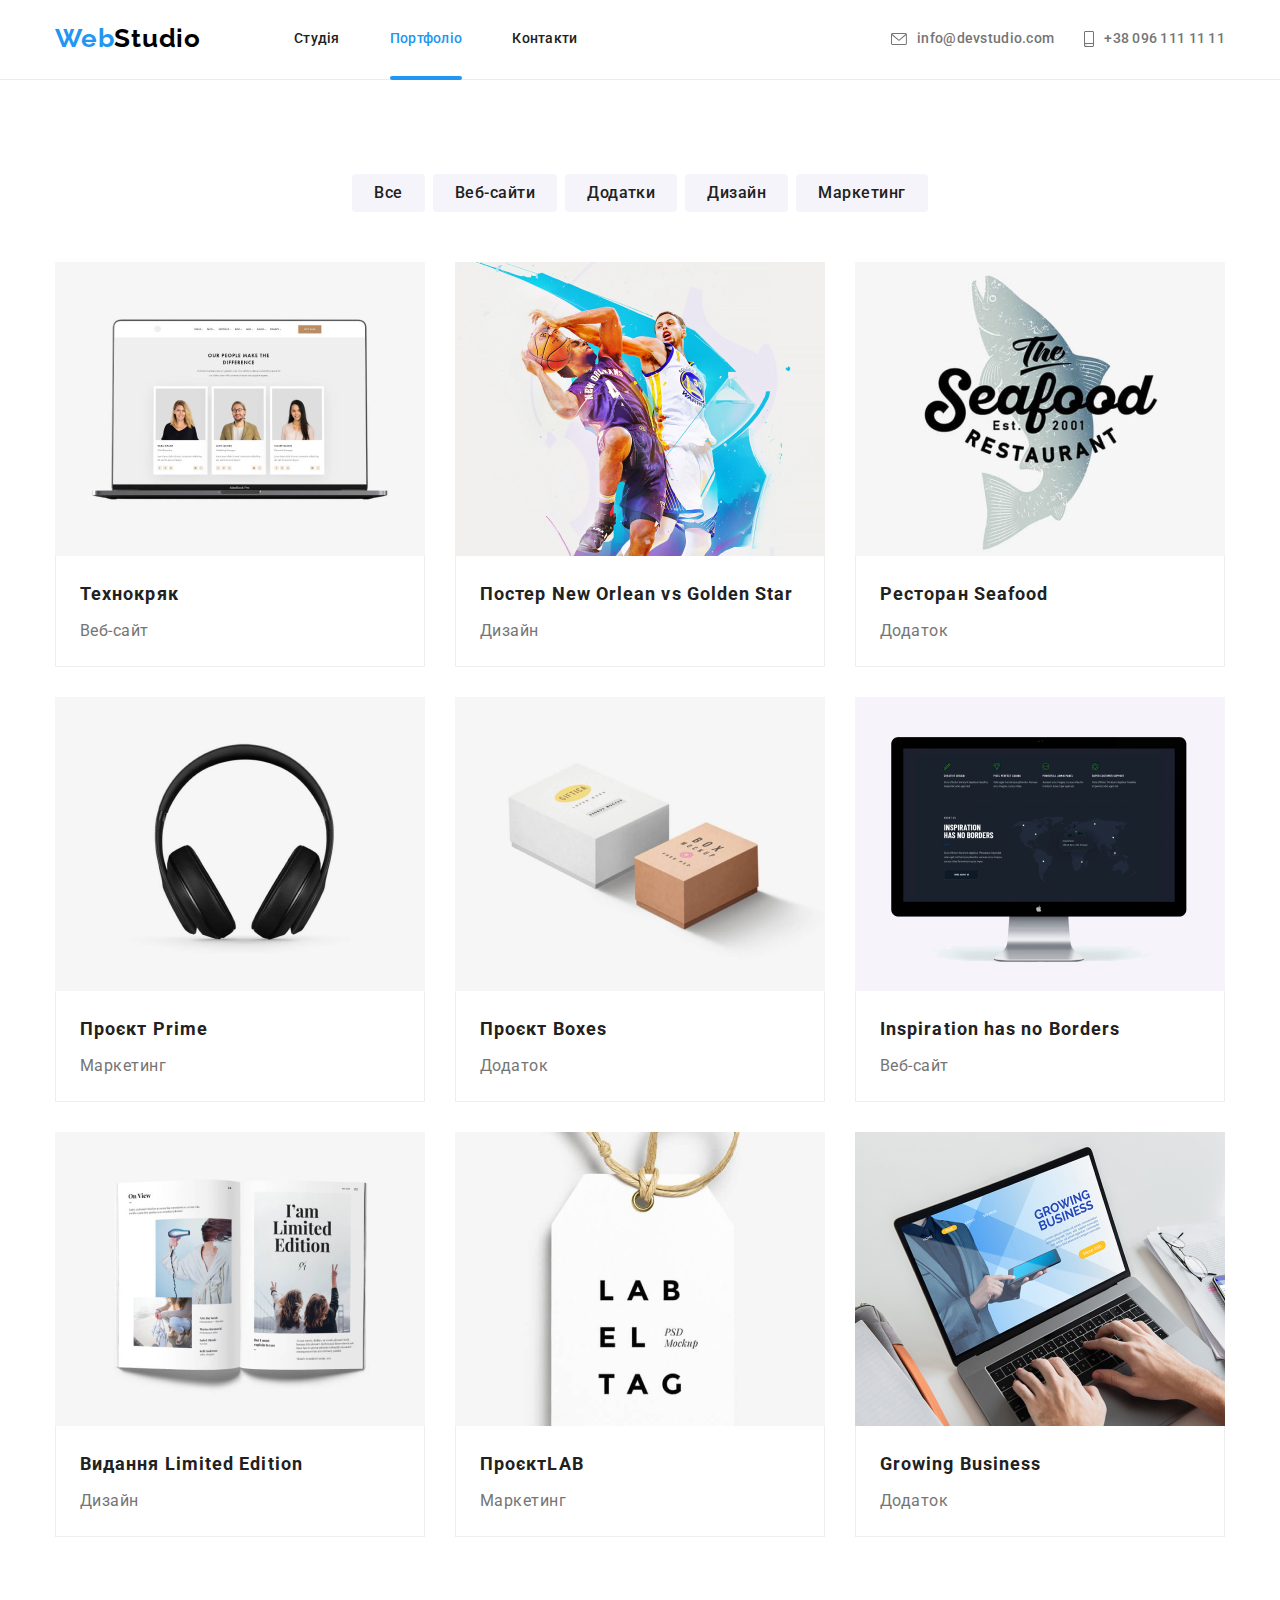
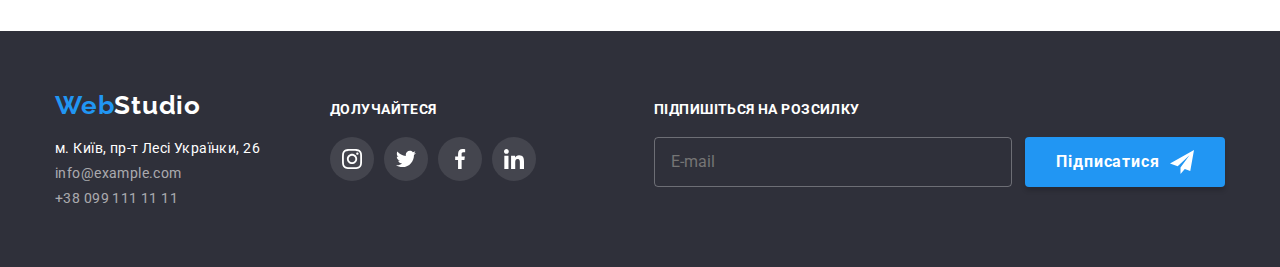
==== portfolio.html @ 592e2af6 "Add files via upload" ====
<!DOCTYPE html>
<html lang="uk">
<head>
    <meta charset="UTF-8">
    <meta http-equiv="X-UA-Compatible" content="IE=edge">
    <meta name="viewport" content="width=device-width, initial-scale=1.0">
    <title>Document</title>
    <link rel="preconnect" href="https://fonts.googleapis.com">
    <link rel="preconnect" href="https://fonts.gstatic.com" crossorigin>
    <link href="https://fonts.googleapis.com/css2?family=Raleway:wght@700&family=Roboto:wght@400;500;700;900&display=swap"
        rel="stylesheet">
    <link rel="stylesheet" href="./css/main.min.css">
</head>
<body>   
    <header class="header">
    <div class="container header__container">
        <nav class="header__nav">
            <a href="./index.html" class="logo"><span class="logo__text">Web</span>Studio</a>
            <ul class="header__list-nav">
                <li class="header__items">
                    <a href="./index.html" class="header__link-nav">Студія</a>
                </li>
                <li class="header__items">
                    <a href="./portfolio.html" class="header__link-nav header__link-nav--active">Портфоліо</a>
                </li>
                <li class="header__items">
                    <a href="" class="header__link-nav">Контакти</a>
                </li>
            </ul>
        </nav>
        <div class="header__container-links">     
            <a href="mailto:info@devstudio.com" class="header__link">
                <svg width="16" height="12" class="header__icon">
                    <use href="./images/sprite.svg#icon-envelope"></use>
                </svg>
                 info@devstudio.com</a>
            
            <a href="tel:+380961111111" class="header__link">
                <svg width="10" height="16" class="header__icon">
                    <use href="./images/sprite.svg#icon-phone"></use>
                </svg>
                +38 096 111 11 11</a>
        </div>
    </div>
   </header> 
     <!--Main-->
     <main>
         <!--Портфоліо-->
     <section class="section">
         <h1 style="display:none;">Портфоліо</h1>
         <div class="container portfolio-container"> 
         <!--Фильтри-->
         <ul class="filter-list">
             <li class="filter-item">
                 <button type="button" class="button-filter main-filter-btn">Все</button>
             </li>
             <li class="filter-item">
                 <button type="button" class="button-filter">Веб-сайти</button>
            </li>
            <li class="filter-item">
                <button type="button" class="button-filter">Додатки</button>
            </li>
            <li class="filter-item">
                <button type="button" class="button-filter">Дизайн</button>
            </li>
            <li class="filter-item">
                <button type="button" class="button-filter">Маркетинг</button>
            </li>
         </ul>
         <!--Приклади робіт-->
         <ul class="cards-list">
             <li class="card-item">
                 <a href="" class="card-href">
                 <div class="img-thumb">
                 <img class="no-gap" src="./images/port1.jpg" alt="пример работы" width="370">
                 <div class="overlay">
                     <p class="p-overlay">
                     Ресурс пропонує комплексні пропозиції з різним рівнем функціоналу та сервісів. Все це дозволить відвідувачу отримати вичерпні відомості про компанію чи приватну особу.
                     </p>
                 </div>
                 </div>
                 <div class="card-write">
                 <h2 class="card-name">Технокряк</h2>
                 <p class="card-filter">Веб-сайт</p>
                 </div>
                 </a>
             </li>
             <li class="card-item">
                 <a href="" class="card-href">
                     <div class="img-thumb">
                     <img class="no-gap" src="./images/port2.jpg" alt="пример работы" width="370">
                     <div class="overlay">
                     <p class="p-overlay">
                     Ресурс пропонує комплексні пропозиції з різним рівнем функціоналу та сервісів. Все це дозволить відвідувачу отримати вичерпні відомості про компанію чи приватну особу.
                     </p>
                 </div>
                     </div>
                 <div class="card-write">
                 <h2 class="card-name">Постер <span lang="en">New Orlean vs Golden Star</span></h2>
                 <p class="card-filter">Дизайн</p>
                 </div>
                 </a>
            </li>
             <li class="card-item">
                 <a href="" class="card-href">
                 <div class="img-thumb">
                 <img class="no-gap" src="./images/port3.jpg" alt="пример работы" width="370">
                 <div class="overlay">
                 <p class="p-overlay">
                 Ресурс пропонує комплексні пропозиції з різним рівнем функціоналу та сервісів. Все це дозволить відвідувачу отримати вичерпні відомості про компанію чи приватну особу.
                 </p>
                 </div>
                 </div>
                 <div class="card-write">
                 <h2 class="card-name">Ресторан <span lang="en">Seafood</span></h2>
                 <p class="card-filter">Додаток</p>
                 </div>
                 </a>
            </li>
             <li class="card-item">
                 <a href="" class="card-href">
                 <div class="img-thumb">
                 <img class="no-gap" src="./images/port4.jpg" alt="пример работы" width="370">
                 <div class="overlay">
                 <p class="p-overlay">
                 Ресурс пропонує комплексні пропозиції з різним рівнем функціоналу та сервісів. Все це дозволить відвідувачу отримати вичерпні відомості про компанію чи приватну особу.
                 </p>
                 </div>
                 <div class="card-write">
                 <h2 class="card-name">Проєкт <span lang="en">Prime</span></h2>
                 <p class="card-filter">Маркетинг</p>
                 </div>
                 </a>
            </li>
             <li class="card-item">
                 <a href="" class="card-href">
                 <div class="img-thumb">
                 <img class="no-gap" src="./images/port5.jpg" alt="пример работы" width="370">
                 <div class="overlay">
                 <p class="p-overlay">
                 Ресурс пропонує комплексні пропозиції з різним рівнем функціоналу та сервісів. Все це дозволить відвідувачу отримати вичерпні відомості про компанію чи приватну особу.
                 </p>
                 </div>
                 </div>
                 <div class="card-write">
                 <h2 class="card-name">Проєкт <span lang="en">Boxes</span></h2>
                 <p class="card-filter">Додаток</p>
                 </div>
                 </a>
            </li>
             <li class="card-item">
                 <a href="" class="card-href">
                 <div class="img-thumb">
                 <img class="no-gap" src="./images/port6.jpg" alt="пример работы" width="370">
                 <div class="overlay">
                 <p class="p-overlay">
                 Ресурс пропонує комплексні пропозиції з різним рівнем функціоналу та сервісів. Все це дозволить відвідувачу отримати вичерпні відомості про компанію чи приватну особу.
                 </p>
                 </div>
                 </div>
                 <div class="card-write">
                     <h2 class="card-name" lang="en">Inspiration has no Borders</h2>
                 <p class="card-filter">Веб-сайт</p>
                 </div>
                 </a>
            </li>
             <li class="card-item">
                 <a href="" class="card-href">
                 <div class="img-thumb">
                 <img class="no-gap" src="./images/port7.jpg" alt="пример работы" width="370">
                 <div class="overlay">
                 <p class="p-overlay">
                 Ресурс пропонує комплексні пропозиції з різним рівнем функціоналу та сервісів. Все це дозволить відвідувачу отримати вичерпні відомості про компанію чи приватну особу.
                 </p>
                 </div>
                 </div>
                 <div class="card-write"><h2 class="card-name">Видання<span lang="en"> Limited Edition</span></h2>
                 <p class="card-filter">Дизайн</p>
                </div>
                </a>
            </li>
             <li class="card-item">
                 <a href="" class="card-href">
                 <div class="img-thumb">
                 <img class="no-gap" src="./images/port8.jpg" alt="пример работы" width="370">
                 <div class="overlay">
                 <p class="p-overlay">
                 Ресурс пропонує комплексні пропозиції з різним рівнем функціоналу та сервісів. Все це дозволить відвідувачу отримати вичерпні відомості про компанію чи приватну особу.
                 </p>
                 </div>
                 </div>
                 <div class="card-write">
                     <h2 class="card-name">Проєкт<span lang="en">LAB</span></h2>
                 <p class="card-filter">Маркетинг</p>
                 </div>
                 </a>
             </li>
             <li class="card-item">
                 <a href="" class="card-href">
                 <div class="img-thumb">  
                 <img class="no-gap" src="./images/port9.jpg" alt="пример работы" width="370">
                 <div class="overlay">
                 <p class="p-overlay">
                 Ресурс пропонує комплексні пропозиції з різним рівнем функціоналу та сервісів. Все це дозволить відвідувачу отримати вичерпні відомості про компанію чи приватну особу.
                 </p>
                 </div>
                 </div>  
                 <div class="card-write">
                 <h2 class="card-name" lang="en">Growing Business</h2>
                 <p class="card-filter">Додаток</p>
                 </div>
                 </a>
             </li>
         </ul>
         </div>
     </section>
     </main>
    <footer class="footer">
      <div class="footer-container">            
            <div class="item-address">
                <a href="./index.html" class="logo"> <span style="color: #2196F3;">Web</span>Studio</a>
                    <address>
                        <ul class="address">
                            <li class="item"><a href="" class="title-white">м. Київ, пр-т Лесі Українки, 26</a></li>
                            <li class="item"><a href="mailto:info@devstudio.com" class="title-rgba">info@example.com</a></li>
                            <li class="item"><a href="tel:+380961111111"  class="title-rgba">+38 099 111 11 11</a></li>   
                        </ul>
                    </address>
            </div>
            <div class="item-soc-network">
                <p class="appeal">Долучайтеся</p>
                <ul class="footer-soc-network">
                    <li  class="footer-icon-soc">
                        <a href="" class="footer-link">
                            <svg class="footer-icon" width="20" height="20">
                                <use href="images/sprite.svg#icon-instagram"></use>
                            </svg>
                        </a> 
                    </li>
                    <li class="footer-icon-soc">
                        <a href="" class="footer-link">
                            <svg width="20" height="20" class="footer-icon">
                                <use href="images/sprite.svg#icon-twitter"></use>
                            </svg>
                        </a>
                    </li>
                    <li class="footer-icon-soc">
                        <a href="" class="footer-link">
                            <svg width="20" height="20" class="footer-icon">
                                <use href="images/sprite.svg#icon-facebook"></use>
                            </svg>
                        </a>
                    </li>
                    <li class="footer-icon-soc">
                        <a href="" class="footer-link">
                            <svg width="20" height="20" class="footer-icon">
                                <use href="images/sprite.svg#icon-linkedin"></use>
                            </svg>
                        </a>
                    </li>
                </ul>
            </div>
             <div class="footer-right-block">
                 <b class="footer-do-mail">Підпишіться на розсилку</b>
         <form class="subscription" name="subscription" autocomplete="on">
                 <input class="subscription-input" type="email" name="subsrtiption-email" id="subsrtiption-email" placeholder="E-mail" required="">
                 <label class="hide" for="subsrtiption-email">Пошта</label>
             <button class="form-submit-btn" type="submit">
                 Підписатися
                 <svg width="24" height="24" class="form-submit-icon">
                     <use href="./images/sprite.svg#icon-send"></use>
                 </svg>
             </button>
         </form>
        </div>
        </div>
     </footer>
     <script src="./js/modal.js"></script>
</body>
</html>
---- css/main.min.css ----
/*! modern-normalize v1.1.0 | MIT License | https://github.com/sindresorhus/modern-normalize */*,::before,::after{-webkit-box-sizing:border-box;box-sizing:border-box}html{line-height:1.15;-webkit-text-size-adjust:100%;-moz-tab-size:4;-o-tab-size:4;tab-size:4}body{margin:0;font-family:system-ui,-apple-system,"Segoe UI",Roboto,Helvetica,Arial,sans-serif,"Apple Color Emoji","Segoe UI Emoji"}hr{height:0;color:inherit}abbr[title]{-webkit-text-decoration:underline dotted;text-decoration:underline dotted}b,strong{font-weight:bolder}code,kbd,samp,pre{font-family:ui-monospace, SFMono-Regular, Consolas, 'Liberation Mono', Menlo, monospace;font-size:1em}small{font-size:80%}sub,sup{font-size:75%;line-height:0;position:relative;vertical-align:baseline}sub{bottom:-0.25em}sup{top:-0.5em}table{text-indent:0;border-color:inherit}button,input,optgroup,select,textarea{font-family:inherit;font-size:100%;line-height:1.15;margin:0}button,select{text-transform:none}button,[type='button'],[type='reset'],[type='submit']{-webkit-appearance:button}::-moz-focus-inner{border-style:none;padding:0}:-moz-focusring{outline:1px dotted ButtonText}:-moz-ui-invalid{box-shadow:none}legend{padding:0}progress{vertical-align:baseline}::-webkit-inner-spin-button,::-webkit-outer-spin-button{height:auto}[type='search']{-webkit-appearance:textfield;outline-offset:-2px}::-webkit-search-decoration{-webkit-appearance:none}::-webkit-file-upload-button{-webkit-appearance:button;font:inherit}summary{display:list-item}h1,h2,h3,h4,h5,h6{margin:0;padding:0;color:#212121}ul{padding:0;margin:0;list-style:none}p{margin:0;padding:0}img{display:block;width:100%;height:auto}input{padding:0;margin:0;outline:none}*,*::after,*::before{padding:0;margin:0;-webkit-box-sizing:border-box;box-sizing:border-box}a{text-decoration:none}button{cursor:pointer;border:none}.container,.task-container,.team-container,.partners-container,.footer-container{width:1200px;padding-left:15px;padding-right:15px;margin-left:auto;margin-right:auto}.advantege-section,.task-section,.section-team,.partners-section,.section{padding-top:94px;padding-bottom:94px}.headlines,.headlines-partner{margin-bottom:50px;font-weight:700;font-size:36px;line-height:1.16;text-align:center;letter-spacing:0.03em}.hide{width:1px;height:1px;overflow:hidden;opacity:0;margin-top:-1px}body{font-family:'Roboto', sans-serif;font-size:14px;letter-spacing:0.03em;background-color:#fff;color:#757575}.header{padding-top:24px;padding-bottom:25px;border-bottom:1px solid #ECECEC}.header__container{display:-webkit-box;display:-ms-flexbox;display:flex;-webkit-box-align:center;-ms-flex-align:center;align-items:center}.header__nav{display:-webkit-box;display:-ms-flexbox;display:flex}.header__list-nav{display:-webkit-box;display:-ms-flexbox;display:flex;margin-left:93px;-webkit-box-align:center;-ms-flex-align:center;align-items:center}.header__items:nth-child(n+2){margin-left:50px}.header__link-nav{display:block;font-weight:500;line-height:1.14;letter-spacing:0.02em;text-decoration:none;color:#212121;-webkit-transition:color;transition:color;-webkit-transition-duration:250ms;transition-duration:250ms;-webkit-transition-timing-function:0.4,0,0.2,1;transition-timing-function:0.4,0,0.2,1}.header__link-nav:hover,.header__link-nav:focus{color:#2196F3}.header__link-nav--active{position:relative;color:#2196F3}.header__link-nav--active::after{content:" ";position:absolute;left:0;bottom:0;width:100%;height:4px;border-radius:2px;background-color:#2196F3;-webkit-transform:translateY(33px);transform:translateY(33px)}.header__container-links{display:-webkit-box;display:-ms-flexbox;display:flex;margin-left:auto}.header__link{display:-webkit-box;display:-ms-flexbox;display:flex;-webkit-box-align:center;-ms-flex-align:center;align-items:center;font-weight:500;line-height:1.14;letter-spacing:0.02em;text-decoration:none;color:#757575;-webkit-transition:color;transition:color;-webkit-transition-duration:250ms;transition-duration:250ms;-webkit-transition-timing-function:0.4,0,0.2,1;transition-timing-function:0.4,0,0.2,1}.header__link:hover,.header__link:focus{color:#2196F3}.header__link:last-child{margin-left:30px}.header__icon{margin-right:10px;fill:currentColor}.logo{font-family:"Raleway",sans-serif;font-weight:700;font-size:26px;line-height:1.14;letter-spacing:0.03em;text-decoration:none;color:#000000}.logo__text{color:#2196F3}.hero{position:relative;padding:200px 0;background-image:-webkit-gradient(linear, left top, left bottom, from(rgba(47,48,58,0.4)), to(rgba(47,48,58,0.4))),url(../images/back.jpg);background-image:linear-gradient(rgba(47,48,58,0.4), rgba(47,48,58,0.4)),url(../images/back.jpg);background-color:#2F303A;text-align:center;max-width:1600px;height:600px;margin:0 auto;background-repeat:no-repeat;background-size:cover}.hero-title{width:600px;color:#fff;font-weight:900;font-size:44px;line-height:calc(60 / 44);text-align:center;letter-spacing:0.06em;text-transform:uppercase;margin:0 auto;margin-bottom:30px}.hero-btn{padding:10px 32px;color:#fff;background-color:#2196F3;-webkit-box-shadow:0px 4px 4px rgba(0,0,0,0.15);box-shadow:0px 4px 4px rgba(0,0,0,0.15);border-radius:4px;font-weight:bold;font-size:16px;line-height:calc(30 / 16);letter-spacing:0.06em;cursor:pointer;-webkit-transition-property:background-color;transition-property:background-color;-webkit-transition-duration:250ms;transition-duration:250ms;-webkit-transition-timing-function:0.4,0,0.2,1;transition-timing-function:0.4,0,0.2,1}.hero-btn:focus,.hero-btn:hover{background-color:#188CE8}.backdrop{position:fixed;left:0;top:0;width:100%;height:100%;background-color:rgba(0,0,0,0.2);opacity:1;-webkit-transition:opacity;transition:opacity;-webkit-transition-duration:250ms;transition-duration:250ms;-webkit-transition-timing-function:0.4,0,0.2,1;transition-timing-function:0.4,0,0.2,1;z-index:1}.backdrop__is-hidden{opacity:0;pointer-events:none}.modal{position:absolute;top:50%;left:50%;width:528px;height:581px;padding-top:40px;padding-right:19px;padding-bottom:40px;padding-left:41px;background-color:#fff;-webkit-box-shadow:0px 1px 3px rgba(0,0,0,0.12),0px 1px 1px rgba(0,0,0,0.14),0px 2px 1px rgba(0,0,0,0.2);box-shadow:0px 1px 3px rgba(0,0,0,0.12),0px 1px 1px rgba(0,0,0,0.14),0px 2px 1px rgba(0,0,0,0.2);border-radius:4px;-webkit-transform:translate(-50%, -50%) scale(1);transform:translate(-50%, -50%) scale(1);-webkit-transition:-webkit-transform;transition:-webkit-transform;transition:transform;transition:transform, -webkit-transform;-webkit-transition-duration:250ms;transition-duration:250ms;-webkit-transition-timing-function:0.4,0,0.2,1;transition-timing-function:0.4,0,0.2,1}.backdrop__is-hidden .modal{-webkit-transform:translate(-50%, -50%) scale(1.2);transform:translate(-50%, -50%) scale(1.2)}.button-modal-close{position:absolute;display:-webkit-box;display:-ms-flexbox;display:flex;-webkit-box-pack:center;-ms-flex-pack:center;justify-content:center;-webkit-box-align:center;-ms-flex-align:center;align-items:center;padding:6px;top:11px;right:12px;width:30px;height:30px;border-radius:50%;background-color:#fff;border:1px solid rgba(0,0,0,0.1);cursor:pointer}.button-modal-close__icon{display:inline-block;margin:0;padding:0;-webkit-transition:fill;transition:fill;-webkit-transition-duration:250ms;transition-duration:250ms;-webkit-transition-timing-function:0.4,0,0.2,1;transition-timing-function:0.4,0,0.2,1}.button-modal-close:hover .button-modal-close__icon,.button-modal-close:focus .button-modal-close__icon{fill:#2196F3}.form{display:-webkit-box;display:-ms-flexbox;display:flex;-webkit-box-orient:vertical;-webkit-box-direction:normal;-ms-flex-direction:column;flex-direction:column;-webkit-box-align:center;-ms-flex-align:center;align-items:center;width:448px;text-align:left;padding:0}.form-title{font-weight:700;font-size:20px;line-height:1.15;text-align:center;color:#212121;margin-bottom:12px}.form-group-field{width:100%;font-size:16px;line-height:1.125;margin-bottom:20px}.form-label{display:block;font-size:12px;line-height:1.17;letter-spacing:0.01em;color:#757575;padding:0;margin-bottom:4px}.form-field{position:relative;width:100%;margin-bottom:10px}.input-icon{position:absolute;left:12px;top:50%;-webkit-transform:translateY(-50%);transform:translateY(-50%);width:18px;height:18px;fill:#212121;-webkit-transition:fill;transition:fill;-webkit-transition-duration:250ms;transition-duration:250ms;-webkit-transition-timing-function:0.4,0,0.2,1;transition-timing-function:0.4,0,0.2,1}.form-input{width:100%;min-height:40px;border:1px solid rgba(33,33,33,0.2);border-radius:4px;padding-left:42px;color:#757575;-webkit-transition-property:border;transition-property:border;-webkit-transition-duration:250ms;transition-duration:250ms;-webkit-transition-timing-function:0.4,0,0.2,1;transition-timing-function:0.4,0,0.2,1}.form-textarea{display:block;width:100%;min-height:120px;border:1px solid rgba(33,33,33,0.2);border-radius:4px;padding:12px 16px;color:var(--secondary-color);margin:0;resize:none;outline:none;-webkit-transition-property:border;transition-property:border;-webkit-transition-duration:250ms;transition-duration:250ms;-webkit-transition-timing-function:0.4,0,0.2,1;transition-timing-function:0.4,0,0.2,1}.form-textarea:focus-within{border:1px solid #2196F3}.form-field:focus-within>.input-icon{fill:#2196F3}.form-input:focus-within{border:1px solid #2196f3}.form-textarea::-webkit-input-placeholder{color:rgba(117,117,117,0.5)}.form-textarea:-ms-input-placeholder{color:rgba(117,117,117,0.5)}.form-textarea::-ms-input-placeholder{color:rgba(117,117,117,0.5)}.form-textarea::placeholder{color:rgba(117,117,117,0.5)}.form-agreement-label{position:relative;display:-webkit-box;display:-ms-flexbox;display:flex;-webkit-box-align:center;-ms-flex-align:center;align-items:center;margin-bottom:30px;padding-left:24px;line-height:1.71;letter-spacing:0.03em;color:#757575}.form-agreement-link{color:#2196F3;text-decoration:underline}.form-agreement-icon-check{position:absolute;left:0;top:50%;-webkit-transform:translateY(-50%);transform:translateY(-50%);width:16px;height:15px;opacity:1;-webkit-transition:opacity;transition:opacity;-webkit-transition-duration:250ms;transition-duration:250ms;-webkit-transition-timing-function:0.4,0,0.2,1;transition-timing-function:0.4,0,0.2,1}.form-agreement-icon-checked{position:absolute;left:0;top:50%;-webkit-transform:translateY(-50%);transform:translateY(-50%);width:16px;height:15px;opacity:0;fill:#2196F3;-webkit-transition:opacity;transition:opacity;-webkit-transition-duration:250ms;transition-duration:250ms;-webkit-transition-timing-function:0.4,0,0.2,1;transition-timing-function:0.4,0,0.2,1}.checkbox:checked ~ .form-agreement-icon-check{opacity:0}.checkbox:checked ~ .form-agreement-icon-checked{opacity:1}.form-submit-btn{display:-webkit-box;display:-ms-flexbox;display:flex;-webkit-box-align:center;-ms-flex-align:center;align-items:center;-webkit-box-pack:center;-ms-flex-pack:center;justify-content:center;width:200px;height:50px;padding:0;font-weight:700;font-size:16px;line-height:1.875;letter-spacing:0.06em;color:var(--white-color);-webkit-box-shadow:0px 4px 4px rgba(0,0,0,0.15);box-shadow:0px 4px 4px rgba(0,0,0,0.15);background-color:#2196F3;border:none;border-radius:4px;cursor:pointer;-webkit-transition:background-color;transition:background-color;-webkit-transition-duration:250ms;transition-duration:250ms;-webkit-transition-timing-function:0.4,0,0.2,1;transition-timing-function:0.4,0,0.2,1}.form-submit-btn:hover{background-color:#188CE8}.advantege-section{padding-bottom:0px}.advantage-list{display:-webkit-box;display:-ms-flexbox;display:flex;margin-right:-30px}.advantage-titles{font-weight:bold;font-size:14px;line-height:calc(16 / 14);letter-spacing:0.03em;text-transform:uppercase;margin-bottom:10px}.advantege-icon{background:#F5F4FA;margin-bottom:30px;display:-webkit-box;display:-ms-flexbox;display:flex;width:270px;height:120px;-webkit-box-pack:center;-ms-flex-pack:center;justify-content:center;-webkit-box-align:center;-ms-flex-align:center;align-items:center}.advantage-item{margin-right:30px}.advantage-item:last-child{margin-right:0px}.advantage-explanations{font-size:14px;line-height:calc(24 / 14);letter-spacing:0.03em;color:#757575}.task-list{display:-webkit-box;display:-ms-flexbox;display:flex}.task-item{position:relative;margin-right:30px}.task-item:last-child{margin-right:0px}.img-task{display:block;max-width:100%;max-height:auto}.img-work{display:block;max-width:100%;max-height:auto}.task-name-thumb{display:-webkit-box;display:-ms-flexbox;display:flex;-webkit-box-align:center;-ms-flex-align:center;align-items:center;-webkit-box-pack:center;-ms-flex-pack:center;justify-content:center;position:absolute;bottom:0;width:370px;height:70px;background:rgba(47,48,58,0.8)}.task-name{font-weight:bold;font-size:14px;line-height:calc(16 / 14);text-align:center;letter-spacing:0.03em;text-transform:uppercase;color:#fff}.section-team{background-color:#F5F4FA}.team-list{display:-webkit-box;display:-ms-flexbox;display:flex}.team-item{background-color:#fff;margin-right:30px;-webkit-box-shadow:0px 1px 3px rgba(0,0,0,0.12),0px 1px 1px rgba(0,0,0,0.14),0px 2px 1px rgba(0,0,0,0.2);box-shadow:0px 1px 3px rgba(0,0,0,0.12),0px 1px 1px rgba(0,0,0,0.14),0px 2px 1px rgba(0,0,0,0.2);border-radius:0px 0px 4px 4px}.team-item:last-child{margin-right:0px}.team-name{margin-bottom:10px;font-weight:500;font-size:16px;line-height:calc(19 / 16);text-align:center;letter-spacing:0.03em}.team-position{color:#757575;font-size:16px;line-height:calc(19 / 16);text-align:center;letter-spacing:0.03em}.team-write{margin:30px 0 16px 0}.link-container{margin:0px 32px 30px 32px}.social-link{fill:#AFB1B8;width:44px;height:44px;display:-webkit-box;display:-ms-flexbox;display:flex;-webkit-box-pack:center;-ms-flex-pack:center;justify-content:center;-webkit-box-align:center;-ms-flex-align:center;align-items:center;border-radius:50%;-webkit-transition-property:background-color, fill;transition-property:background-color, fill;-webkit-transition-duration:250ms;transition-duration:250ms;-webkit-transition-timing-function:0.4,0,0.2,1;transition-timing-function:0.4,0,0.2,1}.social-link:hover{background-color:#2196F3;border-radius:50%;fill:#fff}.team-social{display:-webkit-box;display:-ms-flexbox;display:flex}.team-social-item{margin-right:10px}.team-social-item:last-child{margin-right:0px}.partners-link{fill:#AFB1B8;width:170px;height:92px;display:-webkit-box;display:-ms-flexbox;display:flex;-webkit-box-pack:center;-ms-flex-pack:center;justify-content:center;-webkit-box-align:center;-ms-flex-align:center;align-items:center;border:1px solid #AFB1B8;-webkit-box-sizing:border-box;box-sizing:border-box;border-radius:4px;-webkit-transition-property:fill;transition-property:fill;-webkit-transition-duration:250ms;transition-duration:250ms;-webkit-transition-timing-function:0.4,0,0.2,1;transition-timing-function:0.4,0,0.2,1}.partners-link:focus,.partners-link:hover{border:1px solid #2196F3;-webkit-box-sizing:border-box;box-sizing:border-box;border-radius:4px;fill:#2196F3}.partners-list{display:-webkit-box;display:-ms-flexbox;display:flex}.partners-item{margin-right:30px}.partners-item:last-child{margin-right:0px}.footer-container{display:-webkit-box;display:-ms-flexbox;display:flex;-webkit-box-align:baseline;-ms-flex-align:baseline;align-items:baseline}.footer-soc-network{display:-webkit-box;display:-ms-flexbox;display:flex;-webkit-box-align:center;-ms-flex-align:center;align-items:center;-webkit-box-pack:center;-ms-flex-pack:center;justify-content:center;margin-top:20px}.footer-icon-soc{display:-webkit-box;display:-ms-flexbox;display:flex;margin-right:10px}.footer-icon-soc:last-child{margin-right:0px}.footer-icon{width:20px;height:20px;fill:#fff}.footer-link{display:-webkit-box;display:-ms-flexbox;display:flex;-webkit-box-align:center;-ms-flex-align:center;align-items:center;-webkit-box-pack:center;-ms-flex-pack:center;justify-content:center;width:44px;height:44px;background:rgba(255,255,255,0.1);border-radius:50%;-webkit-transition-property:background-color;transition-property:background-color;-webkit-transition-duration:250ms;transition-duration:250ms;-webkit-transition-timing-function:0.4,0,0.2,1;transition-timing-function:0.4,0,0.2,1}.footer-link:hover,.footer-link:focus{background-color:#2196F3}.appeal{margin-top:0px;margin-bottom:20px;font-weight:700;font-size:14px;line-height:calc(16 / 14);letter-spacing:0.03em;text-transform:uppercase;color:#fff}.address{font-style:normal}.footer{background-color:#2F303A;min-width:1200px;padding-top:60px;padding-bottom:60px}.footer .logo{display:inline-block;color:#fff;margin-bottom:20px;margin-right:0px}.footer .title-white{color:#fff;-webkit-transition-property:color;transition-property:color;-webkit-transition-duration:250ms;transition-duration:250ms;-webkit-transition-timing-function:0.4,0,0.2,1;transition-timing-function:0.4,0,0.2,1}.footer .title-rgba{color:rgba(255,255,255,0.6);-webkit-transition-property:color;transition-property:color;-webkit-transition-duration:250ms;transition-duration:250ms;-webkit-transition-timing-function:0.4,0,0.2,1;transition-timing-function:0.4,0,0.2,1}.address .item{display:block;margin-bottom:9px}.address .item:last-child{margin-bottom:0px}.footer .item-address{margin-right:70px;-webkit-transition-property:color;transition-property:color;-webkit-transition-duration:250ms;transition-duration:250ms;-webkit-transition-timing-function:0.4,0,0.2,1;transition-timing-function:0.4,0,0.2,1}.footer .item-address :hover,.footer .item-address :focus{color:#2196F3}.footer-right-block{margin-left:auto;color:#fff}.footer-do-mail{display:block;text-transform:uppercase;margin-bottom:20px}.subscription{display:-webkit-box;display:-ms-flexbox;display:flex;-webkit-box-align:center;-ms-flex-align:center;align-items:center}.subscription-input{display:-webkit-box;display:-ms-flexbox;display:flex;-webkit-box-align:center;-ms-flex-align:center;align-items:center;min-width:358px;height:50px;padding-left:16px;margin-right:12px;font-size:16px;line-height:1.25;color:rgba(255,255,255,0.6);background-color:transparent;border:1px solid rgba(255,255,255,0.3);border-radius:4px}.form-submit-btn{display:-webkit-box;display:-ms-flexbox;display:flex;-webkit-box-align:center;-ms-flex-align:center;align-items:center;-webkit-box-pack:center;-ms-flex-pack:center;justify-content:center;width:200px;height:50px;padding:0;font-weight:700;font-size:16px;line-height:1.875;letter-spacing:0.06em;color:#fff;-webkit-box-shadow:0px 4px 4px rgba(0,0,0,0.15);box-shadow:0px 4px 4px rgba(0,0,0,0.15);background-color:#2196F3;border:none;border-radius:4px;cursor:pointer;-webkit-transition:background-color;transition:background-color;-webkit-transition-duration:250ms;transition-duration:250ms;-webkit-transition-timing-function:0.4,0,0.2,1;transition-timing-function:0.4,0,0.2,1}.form-submit-icon{width:24px;height:24px;margin-left:10px;fill:#fff}.portfolio-container{background-color:#fff}.filter-list{display:-webkit-box;display:-ms-flexbox;display:flex;-webkit-box-pack:center;-ms-flex-pack:center;justify-content:center}.filter-item{margin-right:8px;-webkit-transition-property:-webkit-box-shadow;transition-property:-webkit-box-shadow;transition-property:box-shadow;transition-property:box-shadow, -webkit-box-shadow;-webkit-transition-duration:250ms;transition-duration:250ms;-webkit-transition-timing-function:0.4,0,0.2,1;transition-timing-function:0.4,0,0.2,1}.filter-item:last-child{margin-right:0px}.filter-item:hover{-webkit-box-shadow:0px 3px 1px rgba(0,0,0,0.1),0px 1px 2px rgba(0,0,0,0.08),0px 2px 2px rgba(0,0,0,0.12);box-shadow:0px 3px 1px rgba(0,0,0,0.1),0px 1px 2px rgba(0,0,0,0.08),0px 2px 2px rgba(0,0,0,0.12)}.button-filter{padding:6px 22px;background-color:#F5F4FA;border-radius:4px;font-weight:500;font-size:16px;line-height:calc(26 / 16);letter-spacing:0.03em;color:#212121;cursor:pointer;-webkit-transition-property:color, background-color, -webkit-box-shadow;transition-property:color, background-color, -webkit-box-shadow;transition-property:box-shadow, color, background-color;transition-property:box-shadow, color, background-color, -webkit-box-shadow;-webkit-transition-duration:250ms;transition-duration:250ms;-webkit-transition-timing-function:0.4,0,0.2,1;transition-timing-function:0.4,0,0.2,1}.button-filter:hover{color:#fff;background-color:#2196F3;-webkit-box-shadow:0px 3px 1px rgba(0,0,0,0.1),0px 1px 2px rgba(0,0,0,0.08),0px 2px 2px rgba(0,0,0,0.12);box-shadow:0px 3px 1px rgba(0,0,0,0.1),0px 1px 2px rgba(0,0,0,0.08),0px 2px 2px rgba(0,0,0,0.12);border-radius:4px}.cards-list{margin-top:50px;display:-webkit-box;display:-ms-flexbox;display:flex;-ms-flex-wrap:wrap;flex-wrap:wrap}.card-item{margin-right:30px;margin-bottom:30px;background:#fff}.card-item:nth-child(3n+3){margin-right:0px}.card-item:nth-last-child(-n+4){margin-bottom:0px}.card-href{display:block;-webkit-transition-property:-webkit-box-shadow;transition-property:-webkit-box-shadow;transition-property:box-shadow;transition-property:box-shadow, -webkit-box-shadow;-webkit-transition-duration:250ms;transition-duration:250ms;-webkit-transition-timing-function:0.4,0,0.2,1;transition-timing-function:0.4,0,0.2,1}.card-href:hover .overlay{-webkit-transform:translateY(0);transform:translateY(0)}.card-href:hover{-webkit-box-shadow:0px 1px 1px rgba(0,0,0,0.12),0px 4px 4px rgba(0,0,0,0.06),1px 4px 6px rgba(0,0,0,0.16);box-shadow:0px 1px 1px rgba(0,0,0,0.12),0px 4px 4px rgba(0,0,0,0.06),1px 4px 6px rgba(0,0,0,0.16)}.img-thumb{position:relative;overflow:hidden}.overlay{position:absolute;top:0;left:0;width:100%;height:100%;background-color:rgba(33,150,243,0.9);-webkit-transform:translateY(100%);transform:translateY(100%);-webkit-transition-property:-webkit-transform;transition-property:-webkit-transform;transition-property:transform;transition-property:transform, -webkit-transform;-webkit-transition-duration:250ms;transition-duration:250ms;-webkit-transition-timing-function:0.4,0,0.2,1;transition-timing-function:0.4,0,0.2,1}.p-overlay{padding:64px 24px;font-family:'Roboto';font-style:normal;font-weight:400;font-size:18px;line-height:28px;letter-spacing:0.03em;color:#FFFFFF}.card-name{margin-bottom:4px;font-style:normal;font-weight:bold;font-size:18px;line-height:calc(36 / 18);letter-spacing:0.06em;color:#212121}.card-filter{font-weight:normal;font-size:16px;line-height:calc(30 / 16);letter-spacing:0.03em;color:#757575}.card-write{padding:20px 24px;background:var(--white-color);border-bottom:1px solid #eee;border-right:1px solid #eee;border-left:1px solid #eee;-webkit-box-sizing:border-box;box-sizing:border-box}
/*# sourceMappingURL=main.min.css.map */
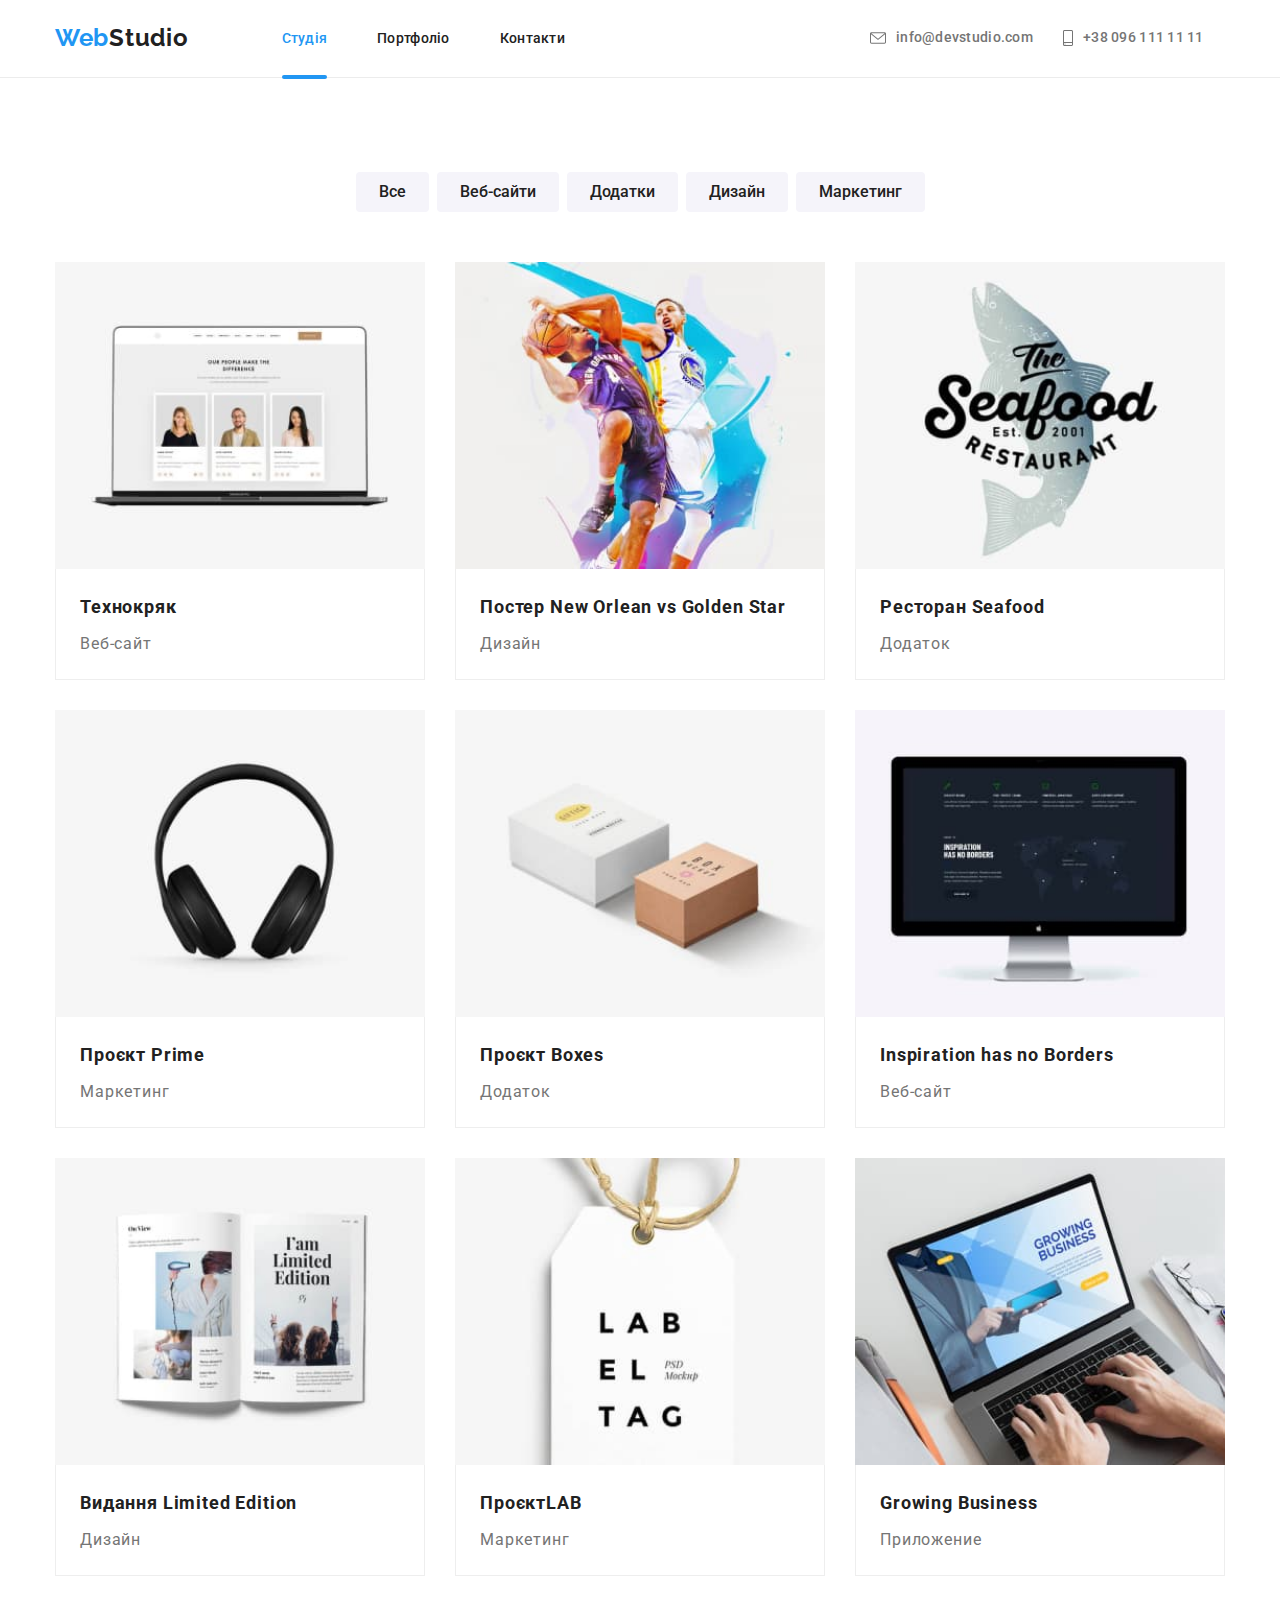
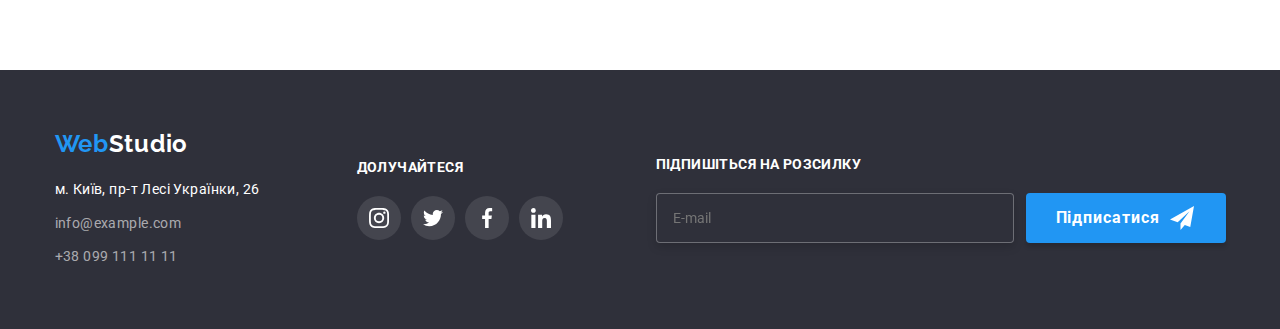
==== commit 732547d6: "1st try" ====
--- a/portfolio.html
+++ b/portfolio.html
@@ -14,267 +14,291 @@
 <body>   
     <header class="header">
     <div class="container header__container">
+        
+        <a href="./index.html" class="logo"><span class="logo__text">Web</span>Studio</a>
+        <button 
+        type="button" 
+        class="header__button"
+        aria-expanded="false"
+        aria-controls="menu-container"
+        data-menu-open>
+        <svg width="40" height="40">
+            <use class="header__icon-open" href="./images/icons.svg#menu-open"></use>
+        </svg>
+        </button>
+        
+        <div class="menu-container" id="menu-container" data-menu>
+            <div class="menu-container-two">
+                <button type="button" class="menu-container__button" aria-expanded="false" aria-controls="menu-container" data-menu-close>
+                    <svg width="40" height="40">
+                        <use class="header__icon-close" href="./images/icons.svg#close"></use>
+                    </svg>
+                </button>
         <nav class="header__nav">
-            <a href="./index.html" class="logo"><span class="logo__text">Web</span>Studio</a>
-            <ul class="header__list-nav">
-                <li class="header__items">
-                    <a href="./index.html" class="header__link-nav">Студія</a>
-                </li>
-                <li class="header__items">
-                    <a href="./portfolio.html" class="header__link-nav header__link-nav--active">Портфоліо</a>
-                </li>
-                <li class="header__items">
-                    <a href="" class="header__link-nav">Контакти</a>
+            <ul class="list-nav">
+                <li class="list-nav__items">
+                    <a href="./index.html" class="list-nav__link list-nav__link--active">Студія</a>
+                </li>
+                <li class="list-nav__items">
+                    <a href="./portfolio.html" class="list-nav__link">Портфоліо</a>
+                </li>
+                <li class="list-nav__items">
+                    <a href="" class="list-nav__link">Контакти</a>
                 </li>
             </ul>
         </nav>
         <div class="header__container-links">     
-            <a href="mailto:info@devstudio.com" class="header__link">
-                <svg width="16" height="12" class="header__icon">
-                    <use href="./images/sprite.svg#icon-envelope"></use>
-                </svg>
-                 info@devstudio.com</a>
-            
-            <a href="tel:+380961111111" class="header__link">
-                <svg width="10" height="16" class="header__icon">
-                    <use href="./images/sprite.svg#icon-phone"></use>
-                </svg>
-                +38 096 111 11 11</a>
+                <a href="mailto:info@devstudio.com" class="header__link header__link-email">
+                    <svg width="16" height="12" class="header__icon">
+                                    <use href="./images/icons.svg#icon-mail"></use>
+                                </svg>
+                    info@devstudio.com
+                </a>
+                <a href="tel:+380961111111" class="header__link header__link-tel">
+                    <svg width="10" height="16" class="header__icon">
+                        <use href="./images/icons.svg#smartphone"></use>
+                    </svg>
+                    +38 096 111 11 11</a>
+        </div>
+        <ul class="header__social-networks">
+            <li class="header__items">
+                <a href="" class="header__social-link">Instagram</a>
+            </li>
+            <li class="header__items">
+                <a href="" class="header__social-link">Twitter</a>
+            </li>
+            <li class="header__items">
+                <a href="" class="header__social-link">Facebook</a>
+            </li>
+            <li class="header__items">
+                <a href="" class="header__social-link">LinkedIn</a>
+            </li>
+        </ul>
+        </div>
         </div>
     </div>
    </header> 
      <!--Main-->
      <main>
          <!--Портфоліо-->
-     <section class="section">
-         <h1 style="display:none;">Портфоліо</h1>
-         <div class="container portfolio-container"> 
-         <!--Фильтри-->
-         <ul class="filter-list">
-             <li class="filter-item">
-                 <button type="button" class="button-filter main-filter-btn">Все</button>
-             </li>
-             <li class="filter-item">
-                 <button type="button" class="button-filter">Веб-сайти</button>
-            </li>
-            <li class="filter-item">
-                <button type="button" class="button-filter">Додатки</button>
-            </li>
-            <li class="filter-item">
-                <button type="button" class="button-filter">Дизайн</button>
-            </li>
-            <li class="filter-item">
-                <button type="button" class="button-filter">Маркетинг</button>
-            </li>
-         </ul>
-         <!--Приклади робіт-->
-         <ul class="cards-list">
-             <li class="card-item">
-                 <a href="" class="card-href">
-                 <div class="img-thumb">
-                 <img class="no-gap" src="./images/port1.jpg" alt="пример работы" width="370">
-                 <div class="overlay">
-                     <p class="p-overlay">
-                     Ресурс пропонує комплексні пропозиції з різним рівнем функціоналу та сервісів. Все це дозволить відвідувачу отримати вичерпні відомості про компанію чи приватну особу.
-                     </p>
-                 </div>
-                 </div>
-                 <div class="card-write">
-                 <h2 class="card-name">Технокряк</h2>
-                 <p class="card-filter">Веб-сайт</p>
-                 </div>
-                 </a>
-             </li>
-             <li class="card-item">
-                 <a href="" class="card-href">
-                     <div class="img-thumb">
-                     <img class="no-gap" src="./images/port2.jpg" alt="пример работы" width="370">
-                     <div class="overlay">
-                     <p class="p-overlay">
-                     Ресурс пропонує комплексні пропозиції з різним рівнем функціоналу та сервісів. Все це дозволить відвідувачу отримати вичерпні відомості про компанію чи приватну особу.
-                     </p>
-                 </div>
-                     </div>
-                 <div class="card-write">
-                 <h2 class="card-name">Постер <span lang="en">New Orlean vs Golden Star</span></h2>
-                 <p class="card-filter">Дизайн</p>
-                 </div>
-                 </a>
-            </li>
-             <li class="card-item">
-                 <a href="" class="card-href">
-                 <div class="img-thumb">
-                 <img class="no-gap" src="./images/port3.jpg" alt="пример работы" width="370">
-                 <div class="overlay">
-                 <p class="p-overlay">
-                 Ресурс пропонує комплексні пропозиції з різним рівнем функціоналу та сервісів. Все це дозволить відвідувачу отримати вичерпні відомості про компанію чи приватну особу.
-                 </p>
-                 </div>
-                 </div>
-                 <div class="card-write">
-                 <h2 class="card-name">Ресторан <span lang="en">Seafood</span></h2>
-                 <p class="card-filter">Додаток</p>
-                 </div>
-                 </a>
-            </li>
-             <li class="card-item">
-                 <a href="" class="card-href">
-                 <div class="img-thumb">
-                 <img class="no-gap" src="./images/port4.jpg" alt="пример работы" width="370">
-                 <div class="overlay">
-                 <p class="p-overlay">
-                 Ресурс пропонує комплексні пропозиції з різним рівнем функціоналу та сервісів. Все це дозволить відвідувачу отримати вичерпні відомості про компанію чи приватну особу.
-                 </p>
-                 </div>
-                 <div class="card-write">
-                 <h2 class="card-name">Проєкт <span lang="en">Prime</span></h2>
-                 <p class="card-filter">Маркетинг</p>
-                 </div>
-                 </a>
-            </li>
-             <li class="card-item">
-                 <a href="" class="card-href">
-                 <div class="img-thumb">
-                 <img class="no-gap" src="./images/port5.jpg" alt="пример работы" width="370">
-                 <div class="overlay">
-                 <p class="p-overlay">
-                 Ресурс пропонує комплексні пропозиції з різним рівнем функціоналу та сервісів. Все це дозволить відвідувачу отримати вичерпні відомості про компанію чи приватну особу.
-                 </p>
-                 </div>
-                 </div>
-                 <div class="card-write">
-                 <h2 class="card-name">Проєкт <span lang="en">Boxes</span></h2>
-                 <p class="card-filter">Додаток</p>
-                 </div>
-                 </a>
-            </li>
-             <li class="card-item">
-                 <a href="" class="card-href">
-                 <div class="img-thumb">
-                 <img class="no-gap" src="./images/port6.jpg" alt="пример работы" width="370">
-                 <div class="overlay">
-                 <p class="p-overlay">
-                 Ресурс пропонує комплексні пропозиції з різним рівнем функціоналу та сервісів. Все це дозволить відвідувачу отримати вичерпні відомості про компанію чи приватну особу.
-                 </p>
-                 </div>
-                 </div>
-                 <div class="card-write">
-                     <h2 class="card-name" lang="en">Inspiration has no Borders</h2>
-                 <p class="card-filter">Веб-сайт</p>
-                 </div>
-                 </a>
-            </li>
-             <li class="card-item">
-                 <a href="" class="card-href">
-                 <div class="img-thumb">
-                 <img class="no-gap" src="./images/port7.jpg" alt="пример работы" width="370">
-                 <div class="overlay">
-                 <p class="p-overlay">
-                 Ресурс пропонує комплексні пропозиції з різним рівнем функціоналу та сервісів. Все це дозволить відвідувачу отримати вичерпні відомості про компанію чи приватну особу.
-                 </p>
-                 </div>
-                 </div>
-                 <div class="card-write"><h2 class="card-name">Видання<span lang="en"> Limited Edition</span></h2>
-                 <p class="card-filter">Дизайн</p>
-                </div>
+     <main class="main-portfolio">
+        <section class="section">
+            <div class="container">
+            <ul class="list-button">
+               <li class="list-button__items">
+                   <button type="button" class="list-button__button">Все</button>
+                </li>
+               <li class="list-button__items">
+                   <button type="button" class="list-button__button">Веб-сайти</button>
+                </li>
+               <li class="list-button__items">
+                   <button type="button" class="list-button__button">Додатки</button>
+                </li>
+               <li class="list-button__items">
+                   <button type="button" class="list-button__button">Дизайн</button>
+                </li>
+               <li class="list-button__items">
+                   <button type="button" class="list-button__button">Маркетинг</button>
+                </li>
+            </ul>
+            <ul class="list-works">
+                <li class="list-works__items">
+                    <div class="thumb">
+                    <img srcset="./images/texno-354.jpg 1x, ./images/texno-370.jpg 1x, ./images/texno-450.jpg 1x, ./images/texno-708@2x.jpg 2x, ./images/texno-740@2x.jpg 2x, ./images/texno-900@2x.jpg 2x"
+                      src="images/texno-450.jpg"
+                      alt="Веб-сайт на ноутбуке"
+                      class="img">
+                    <div class="overlay">
+                        <p class="overlay__text">Ресурс пропонує комплексні пропозиції з різним рівнем функціоналу та сервісів. Все це дозволить відвідувачу отримати вичерпні відомості про компанію чи приватну особу.</p>
+                    </div>
+                    </div>
+                    <div class="list-works__container list-works__container-texno">
+                        <h3 class="list-works__title">Технокряк</h3>
+                        <p class="list-works__text">Веб-сайт</p>
+                    </div>
+                </li>
+                <li class="list-works__items">
+                    <div class="thumb">
+                    <img srcset="./images/poster-354.jpg 1x, ./images/poster-370.jpg 1x, ./images/poster-450.jpg 1x, ./images/poster-708@2x.jpg 2x, ./images/poster-740@2x.jpg 2x, ./images/poster-900@2x.jpg 2x"
+                     src="images/poster-450.jpg"
+                      alt="Постер про баскетбол"
+                      class="img" >
+                    <div class="overlay">
+                    <p class="overlay__text">Ресурс пропонує комплексні пропозиції з різним рівнем функціоналу та сервісів. Все це дозволить відвідувачу отримати вичерпні відомості про компанію чи приватну особу.</p>
+                    </div>
+                    </div>
+                    <div class="list-works__container">
+                        <h3 class="list-works__title">Постер <span lang="en">New Orlean vs Golden Star</h3>
+                        <p class="list-works__text">Дизайн</p>
+                    </div> 
+                </li>
+                <li class="list-works__items">
+                    <div class="thumb">
+                    <img srcset="./images/restaurant-354.jpg 1x, ./images/restaurant-370.jpg 1x, ./images/restaurant-450.jpg 1x, ./images/restaurant-708@2x.jpg 2x, ./images/restaurant-740@2x.jpg 2x, ./images/restaurant-900@2x.jpg 2x"
+                     src="images/restaurant-450.jpg"
+                      alt="Логотип ресторана"
+                      class="img" >
+                    <div class="overlay">
+                    <p class="overlay__text">Ресурс пропонує комплексні пропозиції з різним рівнем функціоналу та сервісів. Все це дозволить відвідувачу отримати вичерпні відомості про компанію чи приватну особу.</p>
+                    </div>
+                    </div>
+                    <div class="list-works__container">
+                        <h3 class="list-works__title">Ресторан <span lang="en">Seafood</span></h3>
+                        <p class="list-works__text">Додаток</p>
+                    </div>
+                </li>
+                <li class="list-works__items">
+                    <div class="thumb">
+                    <img  srcset="./images/prime-354.jpg 1x, ./images/prime-370.jpg 1x, ./images/prime-450.jpg 1x, ./images/prime-708@2x.jpg 2x, ./images/prime-740@2x.jpg 2x, ./images/prime-900@2x.jpg 2x"
+                    src="images/prime-450.jpg"
+                     alt="Наушники"
+                     class="img" >
+                    <div class="overlay">
+                    <p class="overlay__text">Ресурс пропонує комплексні пропозиції з різним рівнем функціоналу та сервісів. Все це дозволить відвідувачу отримати вичерпні відомості про компанію чи приватну особу.</p>
+                    </div>
+                    </div>
+                    <div class="list-works__container">
+                        <h3 class="list-works__title">Проєкт <span lang="en">Prime</span></h3>
+                        <p class="list-works__text">Маркетинг</p>
+                    </div>
+                </li>
+                <li class="list-works__items">
+                    <div class="thumb">
+                    <img srcset="./images/boxes-354.jpg 1x, ./images/boxes-370.jpg 1x, ./images/boxes-450.jpg 1x, ./images/boxes-708@2x.jpg 2x, ./images/boxes-740@2x.jpg 2x, ./images/boxes-900@2x.jpg 2x"
+                     src="images/boxes-450.jpg" 
+                     alt="Две маленькие коробки"
+                     class="img" >
+                    <div class="overlay">
+                    <p class="overlay__text">Ресурс пропонує комплексні пропозиції з різним рівнем функціоналу та сервісів. Все це дозволить відвідувачу отримати вичерпні відомості про компанію чи приватну особу.</p>
+                    </div>
+                    </div>
+                    <div  class="list-works__container">
+                        <h3 class="list-works__title">Проєкт <span lang="en">Boxes</span></h3>
+                        <p class="list-works__text">Додаток</p>
+                    </div>
+                </li>
+                <li class="list-works__items">
+                    <div class="thumb">
+                    <img srcset="./images/inspiration-354.jpg 1x, ./images/inspiration-370.jpg 1x, ./images/inspiration-450.jpg 1x, ./images/inspiration-708@2x.jpg 2x, ./images/inspiration-740@2x.jpg 2x, ./images/inspiration-900@2x.jpg 2x"
+                     src="images/inspiration-450.jpg" 
+                     alt="Информация про влияние фирмы на мониторе"
+                     class="img" >
+                    <div class="overlay">
+                    <p class="overlay__text">Ресурс пропонує комплексні пропозиції з різним рівнем функціоналу та сервісів. Все це дозволить відвідувачу отримати вичерпні відомості про компанію чи приватну особу.</p>
+                    </div>
+                    </div>
+                    <div  class="list-works__container">
+                        <h3 class="list-works__title" lang="en">Inspiration has no Borders</h3>
+                        <p class="list-works__text">Веб-сайт</p>
+                    </div>
+                </li>
+                <li class="list-works__items">
+                    <div class="thumb">
+                    <img srcset="./images/book-354.jpg 1x, ./images/book-370.jpg 1x, ./images/book-450.jpg 1x, ./images/book-708@2x.jpg 2x, ./images/book-740@2x.jpg 2x, ./images/bool-900@2x.jpg 2x"
+                     src="images/book-450.jpg" 
+                     alt="Книга"
+                      class="img">
+                    <div class="overlay">
+                    <p class="overlay__text">Ресурс пропонує комплексні пропозиції з різним рівнем функціоналу та сервісів. Все це дозволить відвідувачу отримати вичерпні відомості про компанію чи приватну особу.</p>
+                    </div>
+                    </div>
+                    <div class="list-works__container">
+                        <h3 class="list-works__title">Видання<span lang="en"> Limited Edition</span></h3>
+                        <p class="list-works__text">Дизайн</p>
+                    </div>
+                </li>
+                <li class="list-works__items">
+                    <div class="thumb">
+                    <img srcset="./images/lab-354.jpg 1x, ./images/lab-370.jpg 1x, ./images/lab-450.jpg 1x, ./images/lab-708@2x.jpg 2x, ./images/lab-740@2x.jpg 2x, ./images/lab-900@2x.jpg 2x"
+                     src="images/lab-450.jpg"
+                      alt="Бирка фирмы"
+                      class="img" >
+                    <div class="overlay">
+                    <p class="overlay__text">Ресурс пропонує комплексні пропозиції з різним рівнем функціоналу та сервісів. Все це дозволить відвідувачу отримати вичерпні відомості про компанію чи приватну особу.</p>
+                    </div>
+                    </div>
+                    <div class="list-works__container">
+                        <h3 class="list-works__title">Проєкт<span lang="en">LAB</span></h3>
+                        <p class="list-works__text">Маркетинг</p>
+                    </div>
+                </li>
+                <li class="list-works__items">
+                    <div class="thumb">
+                    <img srcset="./images/growing-354.jpg 1x, ./images/growing-370.jpg 1x, ./images/growing-450.jpg 1x, ./images/growing-708@2x.jpg 2x, ./images/growing-740@2x.jpg 2x, ./images/growing-900@2x.jpg 2x"
+                     src="images/growing-450.jpg"
+                      alt="Реклама сайта на ноутбуке"
+                      class="img" >
+                    <div class="overlay">
+                    <p class="overlay__text">Ресурс пропонує комплексні пропозиції з різним рівнем функціоналу та сервісів. Все це дозволить відвідувачу отримати вичерпні відомості про компанію чи приватну особу.</p>
+                    </div>
+                    </div>
+                    <div class="list-works__container">
+                        <h3 class="list-works__title" lang="en">Growing Business</h3>
+                        <p class="list-works__text">Приложение</p>
+                    </div>
+                </li>
+            </ul>
+            </div>
+        </section>
+    </main>
+    <footer class="footer">
+    <div class="container footer__container">
+    <div class="footer__container-address">
+        <a href="./index.html" class=" logo logo__footer"><span class="logo__text">Web</span>Studio</a>
+        <address class="address">
+            <p class="address__text">м. Київ, пр-т Лесі Українки, 26</p>
+            <a href="mailto:info@example.com" class="address__link">info@example.com</a> <br />
+            <a href="tel:+380991111111" class="address__link">+38 099 111 11 11</a>
+        </address>
+    </div>
+    <div class="footer__container-social-network">
+        <p class="footer__text-invitations">Долучайтеся</p>
+        <ul class="footer__list">
+            <li class="footer__items">
+                <a class="footer__link" href="">
+                    <svg class="footer__social-network-icon">
+                        <use href="./images/icons.svg#instagram"></use>
+                    </svg>
                 </a>
             </li>
-             <li class="card-item">
-                 <a href="" class="card-href">
-                 <div class="img-thumb">
-                 <img class="no-gap" src="./images/port8.jpg" alt="пример работы" width="370">
-                 <div class="overlay">
-                 <p class="p-overlay">
-                 Ресурс пропонує комплексні пропозиції з різним рівнем функціоналу та сервісів. Все це дозволить відвідувачу отримати вичерпні відомості про компанію чи приватну особу.
-                 </p>
-                 </div>
-                 </div>
-                 <div class="card-write">
-                     <h2 class="card-name">Проєкт<span lang="en">LAB</span></h2>
-                 <p class="card-filter">Маркетинг</p>
-                 </div>
-                 </a>
-             </li>
-             <li class="card-item">
-                 <a href="" class="card-href">
-                 <div class="img-thumb">  
-                 <img class="no-gap" src="./images/port9.jpg" alt="пример работы" width="370">
-                 <div class="overlay">
-                 <p class="p-overlay">
-                 Ресурс пропонує комплексні пропозиції з різним рівнем функціоналу та сервісів. Все це дозволить відвідувачу отримати вичерпні відомості про компанію чи приватну особу.
-                 </p>
-                 </div>
-                 </div>  
-                 <div class="card-write">
-                 <h2 class="card-name" lang="en">Growing Business</h2>
-                 <p class="card-filter">Додаток</p>
-                 </div>
-                 </a>
-             </li>
-         </ul>
-         </div>
-     </section>
-     </main>
-    <footer class="footer">
-      <div class="footer-container">            
-            <div class="item-address">
-                <a href="./index.html" class="logo"> <span style="color: #2196F3;">Web</span>Studio</a>
-                    <address>
-                        <ul class="address">
-                            <li class="item"><a href="" class="title-white">м. Київ, пр-т Лесі Українки, 26</a></li>
-                            <li class="item"><a href="mailto:info@devstudio.com" class="title-rgba">info@example.com</a></li>
-                            <li class="item"><a href="tel:+380961111111"  class="title-rgba">+38 099 111 11 11</a></li>   
-                        </ul>
-                    </address>
-            </div>
-            <div class="item-soc-network">
-                <p class="appeal">Долучайтеся</p>
-                <ul class="footer-soc-network">
-                    <li  class="footer-icon-soc">
-                        <a href="" class="footer-link">
-                            <svg class="footer-icon" width="20" height="20">
-                                <use href="images/sprite.svg#icon-instagram"></use>
-                            </svg>
-                        </a> 
-                    </li>
-                    <li class="footer-icon-soc">
-                        <a href="" class="footer-link">
-                            <svg width="20" height="20" class="footer-icon">
-                                <use href="images/sprite.svg#icon-twitter"></use>
-                            </svg>
-                        </a>
-                    </li>
-                    <li class="footer-icon-soc">
-                        <a href="" class="footer-link">
-                            <svg width="20" height="20" class="footer-icon">
-                                <use href="images/sprite.svg#icon-facebook"></use>
-                            </svg>
-                        </a>
-                    </li>
-                    <li class="footer-icon-soc">
-                        <a href="" class="footer-link">
-                            <svg width="20" height="20" class="footer-icon">
-                                <use href="images/sprite.svg#icon-linkedin"></use>
-                            </svg>
-                        </a>
-                    </li>
-                </ul>
-            </div>
-             <div class="footer-right-block">
-                 <b class="footer-do-mail">Підпишіться на розсилку</b>
-         <form class="subscription" name="subscription" autocomplete="on">
-                 <input class="subscription-input" type="email" name="subsrtiption-email" id="subsrtiption-email" placeholder="E-mail" required="">
-                 <label class="hide" for="subsrtiption-email">Пошта</label>
-             <button class="form-submit-btn" type="submit">
-                 Підписатися
-                 <svg width="24" height="24" class="form-submit-icon">
-                     <use href="./images/sprite.svg#icon-send"></use>
-                 </svg>
-             </button>
-         </form>
+            <li class="footer__items">
+                <a class="footer__link" href="">
+                    <svg class="footer__social-network-icon">
+                        <use href="./images/icons.svg#twitter"></use>
+                    </svg>
+                </a> 
+            </li>
+            <li class="footer__items">
+                <a class="footer__link" href="">
+                    <svg class="footer__social-network-icon">
+                        <use href="./images/icons.svg#facebook"></use>
+                    </svg>
+                </a> 
+            </li>
+            <li class="footer__items">
+                <a class="footer__link" href="">
+                    <svg class="footer__social-network-icon">
+                        <use href="./images/icons.svg#linkedin"></use>
+                    </svg>
+                </a> 
+            </li>
+        </ul>
+    </div>
+    <form class="form-footer">
+        <div class="form-footer__field">
+        <label class="form-footer__label">Підпишіться на розсилку
+            <input class="form-footer__input" type="email" name="email" placeholder="E-mail" autocomplete="email">
+        </label>
         </div>
-        </div>
-     </footer>
+        <button class="button-footer" type="submit">Підписатися
+            <svg class="button-footer-icon" width="24" height="24">
+                <use href="./images/icons.svg#icon-send"></use>
+            </svg>
+        </button>
+    </form>
+    </div>
+   </footer>
      <script src="./js/modal.js"></script>
+     <script src="./js/mobile.js"></script>
 </body>
 </html>--- a/css/main.min.css
+++ b/css/main.min.css
@@ -1,2 +1,2 @@
-/*! modern-normalize v1.1.0 | MIT License | https://github.com/sindresorhus/modern-normalize */*,::before,::after{-webkit-box-sizing:border-box;box-sizing:border-box}html{line-height:1.15;-webkit-text-size-adjust:100%;-moz-tab-size:4;-o-tab-size:4;tab-size:4}body{margin:0;font-family:system-ui,-apple-system,"Segoe UI",Roboto,Helvetica,Arial,sans-serif,"Apple Color Emoji","Segoe UI Emoji"}hr{height:0;color:inherit}abbr[title]{-webkit-text-decoration:underline dotted;text-decoration:underline dotted}b,strong{font-weight:bolder}code,kbd,samp,pre{font-family:ui-monospace, SFMono-Regular, Consolas, 'Liberation Mono', Menlo, monospace;font-size:1em}small{font-size:80%}sub,sup{font-size:75%;line-height:0;position:relative;vertical-align:baseline}sub{bottom:-0.25em}sup{top:-0.5em}table{text-indent:0;border-color:inherit}button,input,optgroup,select,textarea{font-family:inherit;font-size:100%;line-height:1.15;margin:0}button,select{text-transform:none}button,[type='button'],[type='reset'],[type='submit']{-webkit-appearance:button}::-moz-focus-inner{border-style:none;padding:0}:-moz-focusring{outline:1px dotted ButtonText}:-moz-ui-invalid{box-shadow:none}legend{padding:0}progress{vertical-align:baseline}::-webkit-inner-spin-button,::-webkit-outer-spin-button{height:auto}[type='search']{-webkit-appearance:textfield;outline-offset:-2px}::-webkit-search-decoration{-webkit-appearance:none}::-webkit-file-upload-button{-webkit-appearance:button;font:inherit}summary{display:list-item}h1,h2,h3,h4,h5,h6{margin:0;padding:0;color:#212121}ul{padding:0;margin:0;list-style:none}p{margin:0;padding:0}img{display:block;width:100%;height:auto}input{padding:0;margin:0;outline:none}*,*::after,*::before{padding:0;margin:0;-webkit-box-sizing:border-box;box-sizing:border-box}a{text-decoration:none}button{cursor:pointer;border:none}.container,.task-container,.team-container,.partners-container,.footer-container{width:1200px;padding-left:15px;padding-right:15px;margin-left:auto;margin-right:auto}.advantege-section,.task-section,.section-team,.partners-section,.section{padding-top:94px;padding-bottom:94px}.headlines,.headlines-partner{margin-bottom:50px;font-weight:700;font-size:36px;line-height:1.16;text-align:center;letter-spacing:0.03em}.hide{width:1px;height:1px;overflow:hidden;opacity:0;margin-top:-1px}body{font-family:'Roboto', sans-serif;font-size:14px;letter-spacing:0.03em;background-color:#fff;color:#757575}.header{padding-top:24px;padding-bottom:25px;border-bottom:1px solid #ECECEC}.header__container{display:-webkit-box;display:-ms-flexbox;display:flex;-webkit-box-align:center;-ms-flex-align:center;align-items:center}.header__nav{display:-webkit-box;display:-ms-flexbox;display:flex}.header__list-nav{display:-webkit-box;display:-ms-flexbox;display:flex;margin-left:93px;-webkit-box-align:center;-ms-flex-align:center;align-items:center}.header__items:nth-child(n+2){margin-left:50px}.header__link-nav{display:block;font-weight:500;line-height:1.14;letter-spacing:0.02em;text-decoration:none;color:#212121;-webkit-transition:color;transition:color;-webkit-transition-duration:250ms;transition-duration:250ms;-webkit-transition-timing-function:0.4,0,0.2,1;transition-timing-function:0.4,0,0.2,1}.header__link-nav:hover,.header__link-nav:focus{color:#2196F3}.header__link-nav--active{position:relative;color:#2196F3}.header__link-nav--active::after{content:" ";position:absolute;left:0;bottom:0;width:100%;height:4px;border-radius:2px;background-color:#2196F3;-webkit-transform:translateY(33px);transform:translateY(33px)}.header__container-links{display:-webkit-box;display:-ms-flexbox;display:flex;margin-left:auto}.header__link{display:-webkit-box;display:-ms-flexbox;display:flex;-webkit-box-align:center;-ms-flex-align:center;align-items:center;font-weight:500;line-height:1.14;letter-spacing:0.02em;text-decoration:none;color:#757575;-webkit-transition:color;transition:color;-webkit-transition-duration:250ms;transition-duration:250ms;-webkit-transition-timing-function:0.4,0,0.2,1;transition-timing-function:0.4,0,0.2,1}.header__link:hover,.header__link:focus{color:#2196F3}.header__link:last-child{margin-left:30px}.header__icon{margin-right:10px;fill:currentColor}.logo{font-family:"Raleway",sans-serif;font-weight:700;font-size:26px;line-height:1.14;letter-spacing:0.03em;text-decoration:none;color:#000000}.logo__text{color:#2196F3}.hero{position:relative;padding:200px 0;background-image:-webkit-gradient(linear, left top, left bottom, from(rgba(47,48,58,0.4)), to(rgba(47,48,58,0.4))),url(../images/back.jpg);background-image:linear-gradient(rgba(47,48,58,0.4), rgba(47,48,58,0.4)),url(../images/back.jpg);background-color:#2F303A;text-align:center;max-width:1600px;height:600px;margin:0 auto;background-repeat:no-repeat;background-size:cover}.hero-title{width:600px;color:#fff;font-weight:900;font-size:44px;line-height:calc(60 / 44);text-align:center;letter-spacing:0.06em;text-transform:uppercase;margin:0 auto;margin-bottom:30px}.hero-btn{padding:10px 32px;color:#fff;background-color:#2196F3;-webkit-box-shadow:0px 4px 4px rgba(0,0,0,0.15);box-shadow:0px 4px 4px rgba(0,0,0,0.15);border-radius:4px;font-weight:bold;font-size:16px;line-height:calc(30 / 16);letter-spacing:0.06em;cursor:pointer;-webkit-transition-property:background-color;transition-property:background-color;-webkit-transition-duration:250ms;transition-duration:250ms;-webkit-transition-timing-function:0.4,0,0.2,1;transition-timing-function:0.4,0,0.2,1}.hero-btn:focus,.hero-btn:hover{background-color:#188CE8}.backdrop{position:fixed;left:0;top:0;width:100%;height:100%;background-color:rgba(0,0,0,0.2);opacity:1;-webkit-transition:opacity;transition:opacity;-webkit-transition-duration:250ms;transition-duration:250ms;-webkit-transition-timing-function:0.4,0,0.2,1;transition-timing-function:0.4,0,0.2,1;z-index:1}.backdrop__is-hidden{opacity:0;pointer-events:none}.modal{position:absolute;top:50%;left:50%;width:528px;height:581px;padding-top:40px;padding-right:19px;padding-bottom:40px;padding-left:41px;background-color:#fff;-webkit-box-shadow:0px 1px 3px rgba(0,0,0,0.12),0px 1px 1px rgba(0,0,0,0.14),0px 2px 1px rgba(0,0,0,0.2);box-shadow:0px 1px 3px rgba(0,0,0,0.12),0px 1px 1px rgba(0,0,0,0.14),0px 2px 1px rgba(0,0,0,0.2);border-radius:4px;-webkit-transform:translate(-50%, -50%) scale(1);transform:translate(-50%, -50%) scale(1);-webkit-transition:-webkit-transform;transition:-webkit-transform;transition:transform;transition:transform, -webkit-transform;-webkit-transition-duration:250ms;transition-duration:250ms;-webkit-transition-timing-function:0.4,0,0.2,1;transition-timing-function:0.4,0,0.2,1}.backdrop__is-hidden .modal{-webkit-transform:translate(-50%, -50%) scale(1.2);transform:translate(-50%, -50%) scale(1.2)}.button-modal-close{position:absolute;display:-webkit-box;display:-ms-flexbox;display:flex;-webkit-box-pack:center;-ms-flex-pack:center;justify-content:center;-webkit-box-align:center;-ms-flex-align:center;align-items:center;padding:6px;top:11px;right:12px;width:30px;height:30px;border-radius:50%;background-color:#fff;border:1px solid rgba(0,0,0,0.1);cursor:pointer}.button-modal-close__icon{display:inline-block;margin:0;padding:0;-webkit-transition:fill;transition:fill;-webkit-transition-duration:250ms;transition-duration:250ms;-webkit-transition-timing-function:0.4,0,0.2,1;transition-timing-function:0.4,0,0.2,1}.button-modal-close:hover .button-modal-close__icon,.button-modal-close:focus .button-modal-close__icon{fill:#2196F3}.form{display:-webkit-box;display:-ms-flexbox;display:flex;-webkit-box-orient:vertical;-webkit-box-direction:normal;-ms-flex-direction:column;flex-direction:column;-webkit-box-align:center;-ms-flex-align:center;align-items:center;width:448px;text-align:left;padding:0}.form-title{font-weight:700;font-size:20px;line-height:1.15;text-align:center;color:#212121;margin-bottom:12px}.form-group-field{width:100%;font-size:16px;line-height:1.125;margin-bottom:20px}.form-label{display:block;font-size:12px;line-height:1.17;letter-spacing:0.01em;color:#757575;padding:0;margin-bottom:4px}.form-field{position:relative;width:100%;margin-bottom:10px}.input-icon{position:absolute;left:12px;top:50%;-webkit-transform:translateY(-50%);transform:translateY(-50%);width:18px;height:18px;fill:#212121;-webkit-transition:fill;transition:fill;-webkit-transition-duration:250ms;transition-duration:250ms;-webkit-transition-timing-function:0.4,0,0.2,1;transition-timing-function:0.4,0,0.2,1}.form-input{width:100%;min-height:40px;border:1px solid rgba(33,33,33,0.2);border-radius:4px;padding-left:42px;color:#757575;-webkit-transition-property:border;transition-property:border;-webkit-transition-duration:250ms;transition-duration:250ms;-webkit-transition-timing-function:0.4,0,0.2,1;transition-timing-function:0.4,0,0.2,1}.form-textarea{display:block;width:100%;min-height:120px;border:1px solid rgba(33,33,33,0.2);border-radius:4px;padding:12px 16px;color:var(--secondary-color);margin:0;resize:none;outline:none;-webkit-transition-property:border;transition-property:border;-webkit-transition-duration:250ms;transition-duration:250ms;-webkit-transition-timing-function:0.4,0,0.2,1;transition-timing-function:0.4,0,0.2,1}.form-textarea:focus-within{border:1px solid #2196F3}.form-field:focus-within>.input-icon{fill:#2196F3}.form-input:focus-within{border:1px solid #2196f3}.form-textarea::-webkit-input-placeholder{color:rgba(117,117,117,0.5)}.form-textarea:-ms-input-placeholder{color:rgba(117,117,117,0.5)}.form-textarea::-ms-input-placeholder{color:rgba(117,117,117,0.5)}.form-textarea::placeholder{color:rgba(117,117,117,0.5)}.form-agreement-label{position:relative;display:-webkit-box;display:-ms-flexbox;display:flex;-webkit-box-align:center;-ms-flex-align:center;align-items:center;margin-bottom:30px;padding-left:24px;line-height:1.71;letter-spacing:0.03em;color:#757575}.form-agreement-link{color:#2196F3;text-decoration:underline}.form-agreement-icon-check{position:absolute;left:0;top:50%;-webkit-transform:translateY(-50%);transform:translateY(-50%);width:16px;height:15px;opacity:1;-webkit-transition:opacity;transition:opacity;-webkit-transition-duration:250ms;transition-duration:250ms;-webkit-transition-timing-function:0.4,0,0.2,1;transition-timing-function:0.4,0,0.2,1}.form-agreement-icon-checked{position:absolute;left:0;top:50%;-webkit-transform:translateY(-50%);transform:translateY(-50%);width:16px;height:15px;opacity:0;fill:#2196F3;-webkit-transition:opacity;transition:opacity;-webkit-transition-duration:250ms;transition-duration:250ms;-webkit-transition-timing-function:0.4,0,0.2,1;transition-timing-function:0.4,0,0.2,1}.checkbox:checked ~ .form-agreement-icon-check{opacity:0}.checkbox:checked ~ .form-agreement-icon-checked{opacity:1}.form-submit-btn{display:-webkit-box;display:-ms-flexbox;display:flex;-webkit-box-align:center;-ms-flex-align:center;align-items:center;-webkit-box-pack:center;-ms-flex-pack:center;justify-content:center;width:200px;height:50px;padding:0;font-weight:700;font-size:16px;line-height:1.875;letter-spacing:0.06em;color:var(--white-color);-webkit-box-shadow:0px 4px 4px rgba(0,0,0,0.15);box-shadow:0px 4px 4px rgba(0,0,0,0.15);background-color:#2196F3;border:none;border-radius:4px;cursor:pointer;-webkit-transition:background-color;transition:background-color;-webkit-transition-duration:250ms;transition-duration:250ms;-webkit-transition-timing-function:0.4,0,0.2,1;transition-timing-function:0.4,0,0.2,1}.form-submit-btn:hover{background-color:#188CE8}.advantege-section{padding-bottom:0px}.advantage-list{display:-webkit-box;display:-ms-flexbox;display:flex;margin-right:-30px}.advantage-titles{font-weight:bold;font-size:14px;line-height:calc(16 / 14);letter-spacing:0.03em;text-transform:uppercase;margin-bottom:10px}.advantege-icon{background:#F5F4FA;margin-bottom:30px;display:-webkit-box;display:-ms-flexbox;display:flex;width:270px;height:120px;-webkit-box-pack:center;-ms-flex-pack:center;justify-content:center;-webkit-box-align:center;-ms-flex-align:center;align-items:center}.advantage-item{margin-right:30px}.advantage-item:last-child{margin-right:0px}.advantage-explanations{font-size:14px;line-height:calc(24 / 14);letter-spacing:0.03em;color:#757575}.task-list{display:-webkit-box;display:-ms-flexbox;display:flex}.task-item{position:relative;margin-right:30px}.task-item:last-child{margin-right:0px}.img-task{display:block;max-width:100%;max-height:auto}.img-work{display:block;max-width:100%;max-height:auto}.task-name-thumb{display:-webkit-box;display:-ms-flexbox;display:flex;-webkit-box-align:center;-ms-flex-align:center;align-items:center;-webkit-box-pack:center;-ms-flex-pack:center;justify-content:center;position:absolute;bottom:0;width:370px;height:70px;background:rgba(47,48,58,0.8)}.task-name{font-weight:bold;font-size:14px;line-height:calc(16 / 14);text-align:center;letter-spacing:0.03em;text-transform:uppercase;color:#fff}.section-team{background-color:#F5F4FA}.team-list{display:-webkit-box;display:-ms-flexbox;display:flex}.team-item{background-color:#fff;margin-right:30px;-webkit-box-shadow:0px 1px 3px rgba(0,0,0,0.12),0px 1px 1px rgba(0,0,0,0.14),0px 2px 1px rgba(0,0,0,0.2);box-shadow:0px 1px 3px rgba(0,0,0,0.12),0px 1px 1px rgba(0,0,0,0.14),0px 2px 1px rgba(0,0,0,0.2);border-radius:0px 0px 4px 4px}.team-item:last-child{margin-right:0px}.team-name{margin-bottom:10px;font-weight:500;font-size:16px;line-height:calc(19 / 16);text-align:center;letter-spacing:0.03em}.team-position{color:#757575;font-size:16px;line-height:calc(19 / 16);text-align:center;letter-spacing:0.03em}.team-write{margin:30px 0 16px 0}.link-container{margin:0px 32px 30px 32px}.social-link{fill:#AFB1B8;width:44px;height:44px;display:-webkit-box;display:-ms-flexbox;display:flex;-webkit-box-pack:center;-ms-flex-pack:center;justify-content:center;-webkit-box-align:center;-ms-flex-align:center;align-items:center;border-radius:50%;-webkit-transition-property:background-color, fill;transition-property:background-color, fill;-webkit-transition-duration:250ms;transition-duration:250ms;-webkit-transition-timing-function:0.4,0,0.2,1;transition-timing-function:0.4,0,0.2,1}.social-link:hover{background-color:#2196F3;border-radius:50%;fill:#fff}.team-social{display:-webkit-box;display:-ms-flexbox;display:flex}.team-social-item{margin-right:10px}.team-social-item:last-child{margin-right:0px}.partners-link{fill:#AFB1B8;width:170px;height:92px;display:-webkit-box;display:-ms-flexbox;display:flex;-webkit-box-pack:center;-ms-flex-pack:center;justify-content:center;-webkit-box-align:center;-ms-flex-align:center;align-items:center;border:1px solid #AFB1B8;-webkit-box-sizing:border-box;box-sizing:border-box;border-radius:4px;-webkit-transition-property:fill;transition-property:fill;-webkit-transition-duration:250ms;transition-duration:250ms;-webkit-transition-timing-function:0.4,0,0.2,1;transition-timing-function:0.4,0,0.2,1}.partners-link:focus,.partners-link:hover{border:1px solid #2196F3;-webkit-box-sizing:border-box;box-sizing:border-box;border-radius:4px;fill:#2196F3}.partners-list{display:-webkit-box;display:-ms-flexbox;display:flex}.partners-item{margin-right:30px}.partners-item:last-child{margin-right:0px}.footer-container{display:-webkit-box;display:-ms-flexbox;display:flex;-webkit-box-align:baseline;-ms-flex-align:baseline;align-items:baseline}.footer-soc-network{display:-webkit-box;display:-ms-flexbox;display:flex;-webkit-box-align:center;-ms-flex-align:center;align-items:center;-webkit-box-pack:center;-ms-flex-pack:center;justify-content:center;margin-top:20px}.footer-icon-soc{display:-webkit-box;display:-ms-flexbox;display:flex;margin-right:10px}.footer-icon-soc:last-child{margin-right:0px}.footer-icon{width:20px;height:20px;fill:#fff}.footer-link{display:-webkit-box;display:-ms-flexbox;display:flex;-webkit-box-align:center;-ms-flex-align:center;align-items:center;-webkit-box-pack:center;-ms-flex-pack:center;justify-content:center;width:44px;height:44px;background:rgba(255,255,255,0.1);border-radius:50%;-webkit-transition-property:background-color;transition-property:background-color;-webkit-transition-duration:250ms;transition-duration:250ms;-webkit-transition-timing-function:0.4,0,0.2,1;transition-timing-function:0.4,0,0.2,1}.footer-link:hover,.footer-link:focus{background-color:#2196F3}.appeal{margin-top:0px;margin-bottom:20px;font-weight:700;font-size:14px;line-height:calc(16 / 14);letter-spacing:0.03em;text-transform:uppercase;color:#fff}.address{font-style:normal}.footer{background-color:#2F303A;min-width:1200px;padding-top:60px;padding-bottom:60px}.footer .logo{display:inline-block;color:#fff;margin-bottom:20px;margin-right:0px}.footer .title-white{color:#fff;-webkit-transition-property:color;transition-property:color;-webkit-transition-duration:250ms;transition-duration:250ms;-webkit-transition-timing-function:0.4,0,0.2,1;transition-timing-function:0.4,0,0.2,1}.footer .title-rgba{color:rgba(255,255,255,0.6);-webkit-transition-property:color;transition-property:color;-webkit-transition-duration:250ms;transition-duration:250ms;-webkit-transition-timing-function:0.4,0,0.2,1;transition-timing-function:0.4,0,0.2,1}.address .item{display:block;margin-bottom:9px}.address .item:last-child{margin-bottom:0px}.footer .item-address{margin-right:70px;-webkit-transition-property:color;transition-property:color;-webkit-transition-duration:250ms;transition-duration:250ms;-webkit-transition-timing-function:0.4,0,0.2,1;transition-timing-function:0.4,0,0.2,1}.footer .item-address :hover,.footer .item-address :focus{color:#2196F3}.footer-right-block{margin-left:auto;color:#fff}.footer-do-mail{display:block;text-transform:uppercase;margin-bottom:20px}.subscription{display:-webkit-box;display:-ms-flexbox;display:flex;-webkit-box-align:center;-ms-flex-align:center;align-items:center}.subscription-input{display:-webkit-box;display:-ms-flexbox;display:flex;-webkit-box-align:center;-ms-flex-align:center;align-items:center;min-width:358px;height:50px;padding-left:16px;margin-right:12px;font-size:16px;line-height:1.25;color:rgba(255,255,255,0.6);background-color:transparent;border:1px solid rgba(255,255,255,0.3);border-radius:4px}.form-submit-btn{display:-webkit-box;display:-ms-flexbox;display:flex;-webkit-box-align:center;-ms-flex-align:center;align-items:center;-webkit-box-pack:center;-ms-flex-pack:center;justify-content:center;width:200px;height:50px;padding:0;font-weight:700;font-size:16px;line-height:1.875;letter-spacing:0.06em;color:#fff;-webkit-box-shadow:0px 4px 4px rgba(0,0,0,0.15);box-shadow:0px 4px 4px rgba(0,0,0,0.15);background-color:#2196F3;border:none;border-radius:4px;cursor:pointer;-webkit-transition:background-color;transition:background-color;-webkit-transition-duration:250ms;transition-duration:250ms;-webkit-transition-timing-function:0.4,0,0.2,1;transition-timing-function:0.4,0,0.2,1}.form-submit-icon{width:24px;height:24px;margin-left:10px;fill:#fff}.portfolio-container{background-color:#fff}.filter-list{display:-webkit-box;display:-ms-flexbox;display:flex;-webkit-box-pack:center;-ms-flex-pack:center;justify-content:center}.filter-item{margin-right:8px;-webkit-transition-property:-webkit-box-shadow;transition-property:-webkit-box-shadow;transition-property:box-shadow;transition-property:box-shadow, -webkit-box-shadow;-webkit-transition-duration:250ms;transition-duration:250ms;-webkit-transition-timing-function:0.4,0,0.2,1;transition-timing-function:0.4,0,0.2,1}.filter-item:last-child{margin-right:0px}.filter-item:hover{-webkit-box-shadow:0px 3px 1px rgba(0,0,0,0.1),0px 1px 2px rgba(0,0,0,0.08),0px 2px 2px rgba(0,0,0,0.12);box-shadow:0px 3px 1px rgba(0,0,0,0.1),0px 1px 2px rgba(0,0,0,0.08),0px 2px 2px rgba(0,0,0,0.12)}.button-filter{padding:6px 22px;background-color:#F5F4FA;border-radius:4px;font-weight:500;font-size:16px;line-height:calc(26 / 16);letter-spacing:0.03em;color:#212121;cursor:pointer;-webkit-transition-property:color, background-color, -webkit-box-shadow;transition-property:color, background-color, -webkit-box-shadow;transition-property:box-shadow, color, background-color;transition-property:box-shadow, color, background-color, -webkit-box-shadow;-webkit-transition-duration:250ms;transition-duration:250ms;-webkit-transition-timing-function:0.4,0,0.2,1;transition-timing-function:0.4,0,0.2,1}.button-filter:hover{color:#fff;background-color:#2196F3;-webkit-box-shadow:0px 3px 1px rgba(0,0,0,0.1),0px 1px 2px rgba(0,0,0,0.08),0px 2px 2px rgba(0,0,0,0.12);box-shadow:0px 3px 1px rgba(0,0,0,0.1),0px 1px 2px rgba(0,0,0,0.08),0px 2px 2px rgba(0,0,0,0.12);border-radius:4px}.cards-list{margin-top:50px;display:-webkit-box;display:-ms-flexbox;display:flex;-ms-flex-wrap:wrap;flex-wrap:wrap}.card-item{margin-right:30px;margin-bottom:30px;background:#fff}.card-item:nth-child(3n+3){margin-right:0px}.card-item:nth-last-child(-n+4){margin-bottom:0px}.card-href{display:block;-webkit-transition-property:-webkit-box-shadow;transition-property:-webkit-box-shadow;transition-property:box-shadow;transition-property:box-shadow, -webkit-box-shadow;-webkit-transition-duration:250ms;transition-duration:250ms;-webkit-transition-timing-function:0.4,0,0.2,1;transition-timing-function:0.4,0,0.2,1}.card-href:hover .overlay{-webkit-transform:translateY(0);transform:translateY(0)}.card-href:hover{-webkit-box-shadow:0px 1px 1px rgba(0,0,0,0.12),0px 4px 4px rgba(0,0,0,0.06),1px 4px 6px rgba(0,0,0,0.16);box-shadow:0px 1px 1px rgba(0,0,0,0.12),0px 4px 4px rgba(0,0,0,0.06),1px 4px 6px rgba(0,0,0,0.16)}.img-thumb{position:relative;overflow:hidden}.overlay{position:absolute;top:0;left:0;width:100%;height:100%;background-color:rgba(33,150,243,0.9);-webkit-transform:translateY(100%);transform:translateY(100%);-webkit-transition-property:-webkit-transform;transition-property:-webkit-transform;transition-property:transform;transition-property:transform, -webkit-transform;-webkit-transition-duration:250ms;transition-duration:250ms;-webkit-transition-timing-function:0.4,0,0.2,1;transition-timing-function:0.4,0,0.2,1}.p-overlay{padding:64px 24px;font-family:'Roboto';font-style:normal;font-weight:400;font-size:18px;line-height:28px;letter-spacing:0.03em;color:#FFFFFF}.card-name{margin-bottom:4px;font-style:normal;font-weight:bold;font-size:18px;line-height:calc(36 / 18);letter-spacing:0.06em;color:#212121}.card-filter{font-weight:normal;font-size:16px;line-height:calc(30 / 16);letter-spacing:0.03em;color:#757575}.card-write{padding:20px 24px;background:var(--white-color);border-bottom:1px solid #eee;border-right:1px solid #eee;border-left:1px solid #eee;-webkit-box-sizing:border-box;box-sizing:border-box}
+/*! modern-normalize v1.1.0 | MIT License | https://github.com/sindresorhus/modern-normalize */*,::before,::after{-webkit-box-sizing:border-box;box-sizing:border-box}html{line-height:1.15;-webkit-text-size-adjust:100%;-moz-tab-size:4;-o-tab-size:4;tab-size:4}body{margin:0;font-family:system-ui,-apple-system,"Segoe UI",Roboto,Helvetica,Arial,sans-serif,"Apple Color Emoji","Segoe UI Emoji"}hr{height:0;color:inherit}abbr[title]{-webkit-text-decoration:underline dotted;text-decoration:underline dotted}b,strong{font-weight:bolder}code,kbd,samp,pre{font-family:ui-monospace, SFMono-Regular, Consolas, 'Liberation Mono', Menlo, monospace;font-size:1em}small{font-size:80%}sub,sup{font-size:75%;line-height:0;position:relative;vertical-align:baseline}sub{bottom:-0.25em}sup{top:-0.5em}table{text-indent:0;border-color:inherit}button,input,optgroup,select,textarea{font-family:inherit;font-size:100%;line-height:1.15;margin:0}button,select{text-transform:none}button,[type='button'],[type='reset'],[type='submit']{-webkit-appearance:button}::-moz-focus-inner{border-style:none;padding:0}:-moz-focusring{outline:1px dotted ButtonText}:-moz-ui-invalid{box-shadow:none}legend{padding:0}progress{vertical-align:baseline}::-webkit-inner-spin-button,::-webkit-outer-spin-button{height:auto}[type='search']{-webkit-appearance:textfield;outline-offset:-2px}::-webkit-search-decoration{-webkit-appearance:none}::-webkit-file-upload-button{-webkit-appearance:button;font:inherit}summary{display:list-item}h1,h2,h3,h4,h5,h6{margin:0;padding:0;color:#212121}ul{padding:0;margin:0;list-style:none}p{margin:0;padding:0}img{display:block;width:450px}@media screen and (min-width: 768px){img{width:354px}}@media screen and (min-width: 1200px){img{width:270px}}input{padding:0;margin:0}button{cursor:pointer;border:none}.container,.task-container{width:1200px;padding-left:15px;padding-right:15px;margin-left:auto;margin-right:auto}.headlines{margin-bottom:50px;font-weight:700;font-size:36px;line-height:1.16;text-align:center;letter-spacing:0.03em}.hide{width:1px;height:1px;overflow:hidden;opacity:0;margin-top:-1px}body{font-family:'Roboto', sans-serif;font-size:12px;letter-spacing:0.03em;background-color:#fff;color:#757575}@media screen and (min-width: 1200px){body{font-size:14px;line-height:24px}}.container{width:480px;padding-left:15px;padding-right:15px;margin-left:auto;margin-right:auto}@media screen and (min-width: 480px){.container{width:480px}}@media screen and (min-width: 768px){.container{width:768px}}@media screen and (min-width: 1200px){.container{width:1200px}}@media screen and (max-width: 767px){.menu-container{display:none;position:fixed;left:0;top:0;width:100vw;height:100vh;background-color:#fff;overflow-y:scroll;z-index:2}.menu-container.is-open{display:-webkit-box;display:-ms-flexbox;display:flex}}@media screen and (max-width: 767px){.menu-container-two{position:relative;width:480px;padding-top:48px;padding-right:83px;padding-bottom:48px;padding-left:40px;height:100%;display:-webkit-box;display:-ms-flexbox;display:flex;-webkit-box-orient:vertical;-webkit-box-direction:normal;-ms-flex-direction:column;flex-direction:column;-webkit-box-pack:justify;-ms-flex-pack:justify;justify-content:space-between;margin-left:auto;margin-right:auto}}@media screen and (min-width: 768px){.menu-container-two{display:-webkit-box;display:-ms-flexbox;display:flex;-webkit-box-pack:center;-ms-flex-pack:center;justify-content:center;-webkit-box-align:center;-ms-flex-align:center;align-items:center}}.menu-container__button{position:absolute;top:8px;right:15px;width:40px;height:40px;margin-left:auto;padding:0;background-color:#fff;border:1px solid transparent}@media screen and (min-width: 768px){.menu-container__button{display:none}}.header{border-bottom:1px solid #ECECEC}.header__container{display:-webkit-box;display:-ms-flexbox;display:flex;-webkit-box-pack:justify;-ms-flex-pack:justify;justify-content:space-between;-webkit-box-align:center;-ms-flex-align:center;align-items:center;padding-top:16px;padding-bottom:16px}@media screen and (min-width: 768px){.header__container{padding-top:21px;padding-bottom:21px}}@media screen and (min-width: 1200px){.header__container{-webkit-box-pack:start;-ms-flex-pack:start;justify-content:start;padding-top:24px;padding-bottom:25px}}.header__button{width:40px;height:40px;padding:0;margin-left:auto;background-color:#fff;border:1px solid transparent}@media screen and (min-width: 768px){.header__button{display:none}}.header__button:hover .header__icon-close,.header__button:focus .header__icon-close{fill:#2196F3}.header__button .header__icon-close{display:none}.header__button.is-open .header__icon-close{display:block}.header__button:hover .header__icon-open,.header__button:focus .header__icon-open{fill:#2196F3}.header__button.is-open .header__icon-open{display:none;width:40px;height:40px}@media screen and (max-width: 767px){.header__nav{margin-bottom:302px}}@media screen and (min-width: 768px){.list-nav{display:-webkit-box;display:-ms-flexbox;display:flex;-webkit-box-pack:center;-ms-flex-pack:center;justify-content:center;-webkit-box-align:center;-ms-flex-align:center;align-items:center}}@media screen and (min-width: 1200px){.list-nav{margin-left:93px}}@media screen and (max-width: 767px){.list-nav__items:not(:last-child){margin-bottom:32px}}@media screen and (min-width: 768px){.list-nav__items:not(:first-child){margin-left:50px}}.list-nav__link{display:inline-block;font-weight:500;font-size:40px;line-height:1.17;letter-spacing:0.02em;text-decoration:none;color:#212121;-webkit-transition:color;transition:color;-webkit-transition-duration:250ms;transition-duration:250ms;-webkit-transition-timing-function:0.4,0,0.2,1;transition-timing-function:0.4,0,0.2,1}.list-nav__link:hover,.list-nav__link:focus{color:#2196F3}@media screen and (min-width: 768px){.list-nav__link{font-size:14px;line-height:1.14}}.list-nav__link--active{color:#2196F3}@media screen and (min-width: 768px){.list-nav__link--active{position:relative}.list-nav__link--active::after{content:" ";position:absolute;left:0;bottom:0;width:100%;height:4px;border-radius:2px;background-color:#2196F3;-webkit-transform:translateY(34px);transform:translateY(34px)}}@media screen and (min-width: 1200px){.list-nav__link--active::after{-webkit-transform:translateY(32px);transform:translateY(32px)}}@media screen and (max-width: 767px){.header__container-links{display:-webkit-box;display:-ms-flexbox;display:flex;-ms-flex-wrap:wrap;flex-wrap:wrap;-webkit-box-orient:vertical;-webkit-box-direction:reverse;-ms-flex-direction:column-reverse;flex-direction:column-reverse;margin-bottom:64px}}@media screen and (min-width: 768px){.header__container-links{margin-left:84px}}@media screen and (min-width: 1200px){.header__container-links{display:-webkit-box;display:-ms-flexbox;display:flex;-webkit-box-pack:center;-ms-flex-pack:center;justify-content:center;-webkit-box-align:center;-ms-flex-align:center;align-items:center;margin-left:305px}}.header__link{display:block;font-weight:500;letter-spacing:0.02em;text-decoration:none}@media screen and (min-width: 768px){.header__link:hover,.header__link:focus{color:#2196F3}}.header__link-tel{font-size:34px;line-height:1.17;color:#2196F3}@media screen and (max-width: 767px){.header__link-tel{margin-bottom:32px}}@media screen and (min-width: 768px){.header__link-tel{display:-webkit-box;display:-ms-flexbox;display:flex;-webkit-box-align:center;-ms-flex-align:center;align-items:center;font-size:12px;line-height:1.16;color:#757575}}@media screen and (min-width: 1200px){.header__link-tel{font-size:14px;line-height:1.14;margin-left:30px}}.header__link-email{font-size:24px;line-height:1.16;color:#757575}@media screen and (min-width: 768px){.header__link-email{display:-webkit-box;display:-ms-flexbox;display:flex;-webkit-box-pack:center;-ms-flex-pack:center;justify-content:center;-webkit-box-align:center;-ms-flex-align:center;align-items:center;font-size:12px;margin-bottom:10px}}@media screen and (min-width: 1200px){.header__link-email{font-size:14px;line-height:1.14;margin-bottom:0}}.header__icon{display:none}@media screen and (min-width: 768px){.header__icon{display:inline-block;margin-right:10px;fill:currentColor}}.header__social-networks{display:-webkit-box;display:-ms-flexbox;display:flex}@media screen and (min-width: 768px){.header__social-networks{display:none}}.header__items:not(:last-child){padding-right:10px;border-right:1px solid rgba(33,33,33,0.2)}.header__items:not(:first-child){margin-left:10px}.header__social-link{font-weight:500;font-size:18px;line-height:1.22;letter-spacing:0.02em;color:#2196F3;text-decoration:none}.logo{display:block;font-family:"Raleway",sans-serif;font-weight:700;font-size:24px;line-height:1.16;letter-spacing:0.03em;text-decoration:none;color:#212121}.logo__text{color:#2196F3}.logo__footer{margin-left:auto;margin-right:auto;margin-bottom:20px;color:#fff}.hero{margin-right:auto;margin-left:auto;background-image:-webkit-gradient(linear, left top, right top, from(rgba(47,48,58,0.4)), to(rgba(47,48,58,0.4))),url("../images/hero480.jpg");background-image:linear-gradient(to right, rgba(47,48,58,0.4), rgba(47,48,58,0.4)),url("../images/hero480.jpg");background-size:contain;background-repeat:no-repeat;background-position:center}@media screen and (min-width: 768px){.hero{background-image:-webkit-gradient(linear, left top, right top, from(rgba(47,48,58,0.4)), to(rgba(47,48,58,0.4))),url("../images/hero768.jpg");background-image:linear-gradient(to right, rgba(47,48,58,0.4), rgba(47,48,58,0.4)),url("../images/hero768.jpg")}}@media screen and (min-width: 1200px){.hero{background-image:-webkit-gradient(linear, left top, right top, from(rgba(47,48,58,0.4)), to(rgba(47,48,58,0.4))),url("../images/hero1600.jpg");background-image:linear-gradient(to right, rgba(47,48,58,0.4), rgba(47,48,58,0.4)),url("../images/hero1600.jpg");background-size:cover}}.hero-container{width:480px;height:400px;padding-top:118px;padding-bottom:118px;text-align:center}@media screen and (min-width: 768px){.hero-container{width:768px}}@media screen and (min-width: 1200px){.hero-container{width:1200px;height:600px;padding-top:200px;padding-bottom:200px}}.hero-title{margin-left:auto;margin-right:auto;margin-bottom:30px;width:380px;font-weight:900;font-size:26px;line-height:42px;text-align:center;letter-spacing:0.06em;text-transform:uppercase;color:#fff}@media screen and (min-width: 1200px){.hero-title{width:696px;font-size:44px;line-height:1.36}}.hero-btn{padding:10px 32px;color:#fff;background-color:#2196F3;-webkit-box-shadow:0px 4px 4px rgba(0,0,0,0.15);box-shadow:0px 4px 4px rgba(0,0,0,0.15);border-radius:4px;font-weight:bold;font-size:16px;line-height:calc(30 / 16);letter-spacing:0.06em;cursor:pointer;-webkit-transition-property:background-color;transition-property:background-color;-webkit-transition-duration:250ms;transition-duration:250ms;-webkit-transition-timing-function:0.4,0,0.2,1;transition-timing-function:0.4,0,0.2,1}.hero-btn:focus,.hero-btn:hover{background-color:#188CE8}.backdrop{position:fixed;left:0;top:0;width:100%;height:100%;background-color:rgba(0,0,0,0.2);opacity:1;-webkit-transition:opacity;transition:opacity;-webkit-transition-duration:250ms;transition-duration:250ms;-webkit-transition-timing-function:0.4,0,0.2,1;transition-timing-function:0.4,0,0.2,1;z-index:1}.backdrop__is-hidden{opacity:0;pointer-events:none}.modal{position:absolute;top:50%;left:50%;width:450px;height:609px;padding:40px;background-color:#fff;-webkit-box-shadow:0px 1px 3px rgba(0,0,0,0.12),0px 1px 1px rgba(0,0,0,0.14),0px 2px 1px rgba(0,0,0,0.2);box-shadow:0px 1px 3px rgba(0,0,0,0.12),0px 1px 1px rgba(0,0,0,0.14),0px 2px 1px rgba(0,0,0,0.2);border-radius:4px;-webkit-transform:translate(-50%, -50%) scale(1);transform:translate(-50%, -50%) scale(1);-webkit-transition:-webkit-transform;transition:-webkit-transform;transition:transform;transition:transform, -webkit-transform;-webkit-transition-duration:250ms;transition-duration:250ms;-webkit-transition-timing-function:0.4,0,0.2,1;transition-timing-function:0.4,0,0.2,1;z-index:20}.backdrop__is-hidden .modal{-webkit-transform:translate(-50%, -50%) scale(1.2);transform:translate(-50%, -50%) scale(1.2)}@media screen and (min-width: 1200px){.modal{width:528px}}.button-modal-close{position:absolute;display:-webkit-box;display:-ms-flexbox;display:flex;-webkit-box-pack:center;-ms-flex-pack:center;justify-content:center;-webkit-box-align:center;-ms-flex-align:center;align-items:center;padding:6px;top:11px;right:12px;width:30px;height:30px;border-radius:50%;background-color:#fff;border:1px solid rgba(0,0,0,0.1);cursor:pointer}.button-modal-close__icon{position:absolute;display:inline-block;width:18px;height:18px;margin:0;padding:0;fill:#000;-webkit-transition:fill;transition:fill;-webkit-transition-duration:250ms;transition-duration:250ms;-webkit-transition-timing-function:0.4,0,0.2,1;transition-timing-function:0.4,0,0.2,1}.button-modal-close:hover .button-modal-close__icon,.button-modal-close:focus .button-modal-close__icon{fill:#2196F3}.form{display:-webkit-box;display:-ms-flexbox;display:flex;-webkit-box-orient:vertical;-webkit-box-direction:normal;-ms-flex-direction:column;flex-direction:column;-webkit-box-align:center;-ms-flex-align:center;align-items:center;width:370px;text-align:left;padding:0}@media screen and (min-width: 1200px){.form{width:448px}}.form-title{font-weight:700;font-size:20px;line-height:1.15;text-align:center;color:#212121;margin-bottom:12px}.form-group-field{width:100%;font-size:16px;line-height:1.125;margin-bottom:20px}.form-label{display:block;font-size:12px;line-height:1.17;letter-spacing:0.01em;color:#757575;padding:0;margin-bottom:4px}.form-field{position:relative;width:100%;margin-bottom:10px}.input-icon{position:absolute;left:12px;top:50%;-webkit-transform:translateY(-50%);transform:translateY(-50%);width:18px;height:18px;fill:#212121;-webkit-transition:fill;transition:fill;-webkit-transition-duration:250ms;transition-duration:250ms;-webkit-transition-timing-function:0.4,0,0.2,1;transition-timing-function:0.4,0,0.2,1}.form-input{width:100%;min-height:40px;border:1px solid rgba(33,33,33,0.2);border-radius:4px;padding-left:42px;color:#757575;-webkit-transition-property:border;transition-property:border;-webkit-transition-duration:250ms;transition-duration:250ms;-webkit-transition-timing-function:0.4,0,0.2,1;transition-timing-function:0.4,0,0.2,1}.form-textarea{display:block;width:100%;min-height:120px;border:1px solid rgba(33,33,33,0.2);border-radius:4px;padding:12px 16px;color:var(--secondary-color);margin:0;resize:none;outline:none;-webkit-transition-property:border;transition-property:border;-webkit-transition-duration:250ms;transition-duration:250ms;-webkit-transition-timing-function:0.4,0,0.2,1;transition-timing-function:0.4,0,0.2,1}.form-textarea:focus-within{border:1px solid #2196F3}.form-field:focus-within>.input-icon{fill:#2196F3}.form-input:focus-within{border:1px solid #2196f3}.form-textarea::-webkit-input-placeholder{color:rgba(117,117,117,0.5)}.form-textarea:-ms-input-placeholder{color:rgba(117,117,117,0.5)}.form-textarea::-ms-input-placeholder{color:rgba(117,117,117,0.5)}.form-textarea::placeholder{color:rgba(117,117,117,0.5)}.form-agreement-label{position:relative;display:-webkit-box;display:-ms-flexbox;display:flex;-webkit-box-align:center;-ms-flex-align:center;align-items:center;margin-bottom:30px;padding-left:24px;line-height:1.71;letter-spacing:0.03em;color:#757575}.form-agreement-link{color:#2196F3;text-decoration:underline}.form-agreement-icon-check{position:absolute;left:0;top:50%;-webkit-transform:translateY(-50%);transform:translateY(-50%);width:16px;height:15px;opacity:1;-webkit-transition:opacity;transition:opacity;-webkit-transition-duration:250ms;transition-duration:250ms;-webkit-transition-timing-function:0.4,0,0.2,1;transition-timing-function:0.4,0,0.2,1}.form-agreement-icon-checked{position:absolute;left:0;top:50%;-webkit-transform:translateY(-50%);transform:translateY(-50%);width:16px;height:15px;opacity:0;fill:#2196F3;-webkit-transition:opacity;transition:opacity;-webkit-transition-duration:250ms;transition-duration:250ms;-webkit-transition-timing-function:0.4,0,0.2,1;transition-timing-function:0.4,0,0.2,1}.checkbox:checked ~ .form-agreement-icon-check{opacity:0}.checkbox:checked ~ .form-agreement-icon-checked{opacity:1}.form-submit-btn{display:-webkit-box;display:-ms-flexbox;display:flex;-webkit-box-align:center;-ms-flex-align:center;align-items:center;-webkit-box-pack:center;-ms-flex-pack:center;justify-content:center;width:200px;height:50px;padding:0;font-weight:700;font-size:16px;line-height:1.875;letter-spacing:0.06em;color:var(--white-color);-webkit-box-shadow:0px 4px 4px rgba(0,0,0,0.15);box-shadow:0px 4px 4px rgba(0,0,0,0.15);background-color:#2196F3;border:none;border-radius:4px;cursor:pointer;-webkit-transition:background-color;transition:background-color;-webkit-transition-duration:250ms;transition-duration:250ms;-webkit-transition-timing-function:0.4,0,0.2,1;transition-timing-function:0.4,0,0.2,1}.form-submit-btn:hover{background-color:#188CE8}.advantege-section{padding-top:60px;padding-bottom:60px}@media screen and (min-width: 1200px){.advantege-section{padding-top:94px;padding-bottom:94px}}.advantage-list{display:-webkit-box;display:-ms-flexbox;display:flex;-ms-flex-wrap:wrap;flex-wrap:wrap}@media screen and (min-width: 768px) and (max-width: 1199px){.advantage-list{margin:-15px}}.advantage-titles{margin-bottom:10px;font-weight:700;font-size:14px;line-height:1.14;letter-spacing:0.03em;text-transform:uppercase}@media screen and (min-width: 480px) and (max-width: 767px){.advantage-titles{text-align:center}}.advantege-icon{display:-webkit-box;display:-ms-flexbox;display:flex;-webkit-box-pack:center;-ms-flex-pack:center;justify-content:center;-webkit-box-align:center;-ms-flex-align:center;align-items:center;margin-bottom:30px;width:450px;height:120px;border-radius:4px;background-color:#F5F4FA}@media screen and (min-width: 768px){.advantege-icon{width:354px}}@media screen and (min-width: 1200px){.advantege-icon{width:270px}}@media screen and (max-width: 767px){.advantage-item:not(:last-child){margin-bottom:30px}}@media screen and (min-width: 768px) and (max-width: 1199px){.advantage-item{margin:15px;width:354px}}@media screen and (min-width: 1200px){.advantage-item{width:270px}.advantage-item:not(:first-child){margin-left:30px}}.advantage-explanations{font-size:14px;line-height:calc(24 / 14);letter-spacing:0.03em;color:#757575}.task-section{display:none}@media screen and (min-width: 1200px){.task-section{display:block;padding-top:0}}.task-list{display:-webkit-box;display:-ms-flexbox;display:flex}.task-item{position:relative;margin-right:30px}.task-item:last-child{margin-right:0px}.img-task{width:370px}.task-name-thumb{display:-webkit-box;display:-ms-flexbox;display:flex;-webkit-box-align:center;-ms-flex-align:center;align-items:center;-webkit-box-pack:center;-ms-flex-pack:center;justify-content:center;position:absolute;bottom:0;width:370px;height:70px;background:rgba(47,48,58,0.8)}.task-name{font-weight:bold;font-size:14px;line-height:calc(16 / 14);text-align:center;letter-spacing:0.03em;text-transform:uppercase;color:#fff}.section{padding-top:60px;padding-bottom:60px}@media screen and (min-width: 1200px){.section{padding-top:94px;padding-bottom:94px}}.team{background-color:#F5F4FA}.team__title{margin-bottom:30px;font-weight:700;font-size:28px;line-height:1.17;text-align:center}@media screen and (min-width: 1200px){.team__title{font-size:36px;line-height:1.16;margin-bottom:50px}}@media screen and (min-width: 768px) and (max-width: 1199px){.team__list{display:-webkit-box;display:-ms-flexbox;display:flex;-ms-flex-wrap:wrap;flex-wrap:wrap;margin:-15px}}@media screen and (min-width: 1200px){.team__list{display:-webkit-box;display:-ms-flexbox;display:flex}}.team__items{border-radius:0px 0px 4px 4px;-webkit-box-shadow:0px 1px 3px rgba(0,0,0,0.12),0px 1px 1px rgba(0,0,0,0.14),0px 2px 1px rgba(0,0,0,0.2);box-shadow:0px 1px 3px rgba(0,0,0,0.12),0px 1px 1px rgba(0,0,0,0.14),0px 2px 1px rgba(0,0,0,0.2)}@media screen and (max-width: 767px){.team__items{margin-bottom:30px}.team__items:last-child{margin-bottom:0}}@media screen and (min-width: 768px) and (max-width: 1199px){.team__items{margin:15px}}@media screen and (min-width: 1200px){.team__items{margin-left:30px}.team__items:first-child{margin-left:0}}.team__container-members{padding-top:30px;padding-bottom:24px;background-color:#fff}@media screen and (min-width: 1200px){.team__container-members{padding-bottom:30px}}.team__name{margin-bottom:10px;font-weight:500;font-size:16px;line-height:1.18;text-align:center}.team__text{margin-bottom:16px;font-size:16px;line-height:1.18;text-align:center}.social-networks{display:-webkit-box;display:-ms-flexbox;display:flex;-webkit-box-pack:center;-ms-flex-pack:center;justify-content:center}.social-networks__items{margin-left:10px}.social-networks__items:first-child{margin-left:0}.social-networks__link{display:inline-block;text-align:center;width:44px;height:44px;padding:12px;border-radius:50%;-webkit-transition:background-color, -webkit-transform;transition:background-color, -webkit-transform;transition:transform, background-color;transition:transform, background-color, -webkit-transform;-webkit-transition-duration:250ms;transition-duration:250ms;-webkit-transition-timing-function:0.4,0,0.2,1;transition-timing-function:0.4,0,0.2,1}.social-networks__items:hover .social-networks__link{background-color:#2196F3}.social-networks__link:focus{background-color:#2196F3}.social-networks__icon{fill:#AFB1B8;width:20px;height:20px;-webkit-transition:fill;transition:fill;-webkit-transition-duration:250ms;transition-duration:250ms;-webkit-transition-timing-function:0.4,0,0.2,1;transition-timing-function:0.4,0,0.2,1}.social-networks__items:hover .social-networks__icon{fill:#fff}.social-networks__link:focus .social-networks__icon{fill:#fff}@media screen and (max-width: 767px){.partners{padding-bottom:68px}}.partners__title{margin-bottom:30px;font-weight:700;font-size:28px;line-height:1.17;text-align:center}@media screen and (min-width: 1200px){.partners__title{font-size:36px;line-height:1.16;margin-bottom:50px}}.partners__list{display:-webkit-box;display:-ms-flexbox;display:flex}@media screen and (max-width: 1199px){.partners__list{-ms-flex-wrap:wrap;flex-wrap:wrap;margin:-15px}}@media screen and (max-width: 1199px){.partners__items{margin:15px}}@media screen and (min-width: 1200px){.partners__items{margin-left:30px}.partners__items:first-child{margin-left:0}}.partners__link{display:-webkit-box;display:-ms-flexbox;display:flex;-webkit-box-pack:center;-ms-flex-pack:center;justify-content:center;-webkit-box-align:center;-ms-flex-align:center;align-items:center;width:210px;height:92px;border:1px solid #AFB1B8;border-radius:4px;-webkit-transition:border;transition:border;-webkit-transition-duration:250ms;transition-duration:250ms;-webkit-transition-timing-function:0.4,0,0.2,1;transition-timing-function:0.4,0,0.2,1}.partners__items:hover .partners__link{border:1px solid #2196F3}.partners__link:focus{border:1px solid #2196F3}@media screen and (min-width: 768px){.partners__link{width:226px}}@media screen and (min-width: 1200px){.partners__link{width:170px}}.partners__icon{-webkit-transition:fill;transition:fill;-webkit-transition-duration:250ms;transition-duration:250ms;-webkit-transition-timing-function:0.4,0,0.2,1;transition-timing-function:0.4,0,0.2,1;fill:#AFB1B8}.partners__items:hover .partners__icon{fill:#2196F3}.partners__link:focus .partners__icon{fill:#2196F3}.footer{padding-top:60px;padding-bottom:60px;background-color:#2F303A}@media screen and (min-width: 768px){.footer__container{display:-webkit-box;display:-ms-flexbox;display:flex;-webkit-box-pack:center;-ms-flex-pack:center;justify-content:center}}@media screen and (max-width: 1199px){.footer__container{-ms-flex-wrap:wrap;flex-wrap:wrap}}@media screen and (min-width: 1200px){.footer__container{-webkit-box-align:center;-ms-flex-align:center;align-items:center}}.footer__container-address{width:232px}@media screen and (max-width: 767px){.footer__container-address{margin-left:auto;margin-right:auto}}@media screen and (max-width: 1199px){.footer__container-address{text-align:center}}.footer__container-social-network{width:206px}@media screen and (max-width: 767px){.footer__container-social-network{margin-left:auto;margin-right:auto;margin-bottom:60px}}@media screen and (min-width: 768px){.footer__container-social-network{margin-left:165px;margin-top:5px}}@media screen and (max-width: 1199px){.footer__container-social-network{text-align:center}}@media screen and (min-width: 1200px){.footer__container-social-network{margin-left:70px;margin-top:0}}.footer__text-invitations{margin-bottom:20px;font-weight:700;line-height:1.14;letter-spacing:0.03em;text-transform:uppercase;color:#fff}.footer__list{display:-webkit-box;display:-ms-flexbox;display:flex}.footer__items{margin-left:10px}.footer__items:first-child{margin-left:0}.footer__link{display:inline-block;text-align:center;padding:12px;width:44px;height:44px;border-radius:50%;background-color:rgba(255,255,255,0.1);-webkit-transition:background-color, -webkit-transform;transition:background-color, -webkit-transform;transition:transform, background-color;transition:transform, background-color, -webkit-transform;-webkit-transition-duration:250ms;transition-duration:250ms;-webkit-transition-timing-function:0.4,0,0.2,1;transition-timing-function:0.4,0,0.2,1}.footer__items:hover .footer__link{background-color:#2196F3}.footer__link:focus{background-color:#2196F3}.footer__social-network-icon{width:20px;height:20px;fill:#fff}@media screen and (max-width: 1199px){.form-footer{text-align:center}}@media screen and (min-width: 1200px){.form-footer{display:-webkit-box;display:-ms-flexbox;display:flex;width:570px;margin-left:93px}}@media screen and (max-width: 1199px){.form-footer__field{margin-bottom:20px}}.form-footer__label{display:block;font-weight:700;line-height:1.14;text-transform:uppercase;color:#fff}.form-footer__input{display:block;width:450px;height:50px;margin-top:20px;padding-left:16px;border:1px solid rgba(255,255,255,0.3);-webkit-filter:drop-shadow(0px 4px 4px rgba(0,0,0,0.15));filter:drop-shadow(0px 4px 4px rgba(0,0,0,0.15));border-radius:4px;background-color:#2F303A;color:#fff}@media screen and (min-width: 1200px){.form-footer__input{width:358px}}.button-footer{display:-webkit-box;display:-ms-flexbox;display:flex;-webkit-box-align:center;-ms-flex-align:center;align-items:center;-ms-flex-item-align:end;align-self:flex-end;width:200px;height:50px;margin-left:auto;margin-right:auto;padding-top:10px;padding-right:28px;padding-bottom:10px;padding-left:29px;font-weight:700;font-size:16px;line-height:1.87;letter-spacing:0.06em;background-color:#2196F3;-webkit-box-shadow:0px 4px 4px rgba(0,0,0,0.15);box-shadow:0px 4px 4px rgba(0,0,0,0.15);border:1px solid transparent;border-radius:4px;color:#fff;cursor:pointer;-webkit-transition:background-color;transition:background-color;-webkit-transition-duration:250ms;transition-duration:250ms;-webkit-transition-timing-function:0.4,0,0.2,1;transition-timing-function:0.4,0,0.2,1}.button-footer:hover,.button-footer:focus{background-color:#188CE8}@media screen and (min-width: 1200px){.button-footer{margin-right:0;margin-left:12px}}.button-footer-icon{margin-left:10px;fill:#fff}.address{width:232px}@media screen and (max-width: 1199px){.address{margin-bottom:60px}}.address__text{margin-bottom:9px;font-style:normal;line-height:1.71;color:#fff}.address__link{display:inline-block;margin-bottom:8px;font-style:normal;line-height:1.71;text-decoration:none;color:rgba(255,255,255,0.6);-webkit-transition:color;transition:color}.address__link .address{width:232px}@media screen and (max-width: 1199px){.address__link .address{margin-bottom:60px}}.address__link .address__text{margin-bottom:9px;font-style:normal;line-height:1.71;color:#fff}.address__link .address__link{display:inline-block;margin-bottom:8px;font-style:normal;line-height:1.71;text-decoration:none;color:rgba(255,255,255,0.6);-webkit-transition:color;transition:color;-webkit-transition-duration:250ms;transition-duration:250ms;-webkit-transition-timing-function:0.4,0,0.2,1;transition-timing-function:0.4,0,0.2,1}.address__link .address__link:last-child{margin-bottom:0}.address__link .address__link:hover,.address__link .address__link:focus{color:#2196F3}.address__link:last-child{margin-bottom:0}.address__link:hover,.address__link:focus{color:#2196F3}@media screen and (min-width: 768px){.list-works{display:-webkit-box;display:-ms-flexbox;display:flex;-ms-flex-wrap:wrap;flex-wrap:wrap;margin:-15px}}.list-works__items:hover{-webkit-box-shadow:0px 1px 1px rgba(0,0,0,0.12),0px 4px 4px rgba(0,0,0,0.06),1px 4px 6px rgba(0,0,0,0.16);box-shadow:0px 1px 1px rgba(0,0,0,0.12),0px 4px 4px rgba(0,0,0,0.06),1px 4px 6px rgba(0,0,0,0.16);-webkit-transition:-webkit-box-shadow;transition:-webkit-box-shadow;transition:box-shadow;transition:box-shadow, -webkit-box-shadow;-webkit-transition-duration:250ms;transition-duration:250ms;-webkit-transition-timing-function:0.4,0,0.2,1;transition-timing-function:0.4,0,0.2,1}@media screen and (max-width: 767px){.list-works__items:not(:last-child){margin-bottom:30px}}@media screen and (min-width: 768px){.list-works__items{margin:15px;width:354px}}@media screen and (min-width: 1200px){.list-works__items{width:370px}}@media screen and (min-width: 1200px){.img{width:370px}}@media screen and (min-width: 768px) and (max-width: 1199px){.list-works__container-texno{height:146.91px}}.list-works__container{padding:20px 24px;border-right:1px solid #eee;border-bottom:1px solid #eee;border-left:1px solid #eee;letter-spacing:0.06em}.list-works__title{margin-bottom:4px;font-weight:700;font-size:18px;line-height:2}.list-works__text{font-size:16px;line-height:1.87}.list-button{display:-webkit-box;display:-ms-flexbox;display:flex;margin-bottom:40px}@media screen and (max-width: 767px){.list-button{-ms-flex-wrap:wrap;flex-wrap:wrap}}@media screen and (min-width: 768px){.list-button{-webkit-box-pack:center;-ms-flex-pack:center;justify-content:center;margin-bottom:30px}}@media screen and (min-width: 1200px){.list-button{margin-bottom:50px}}.list-button__items{margin-left:9px}.list-button__items:first-child{margin-left:0}@media screen and (max-width: 767px){.list-button__items:nth-child(4){margin-left:0}.list-button__items:nth-child(-n+3){margin-bottom:15px}}@media screen and (min-width: 768px){.list-button__items{margin-left:8px}}.list-button__button{padding:6px 22px;text-align:center;font-family:'Roboto', sans-serif;font-weight:500;font-size:16px;line-height:1.62;background-color:#F5F4FA;color:#212121;border-radius:4px;border:1px solid transparent;cursor:pointer;-webkit-transition:background-color, -webkit-box-shadow;transition:background-color, -webkit-box-shadow;transition:background-color, box-shadow;transition:background-color, box-shadow, -webkit-box-shadow;-webkit-transition-duration:250ms;transition-duration:250ms;-webkit-transition-timing-function:0.4,0,0.2,1;transition-timing-function:0.4,0,0.2,1}.list-button__button:hover,.list-button__button:focus{background-color:#2196F3;color:#fff;-webkit-box-shadow:0px 3px 1px rgba(0,0,0,0.1),0px 1px 2px rgba(0,0,0,0.08),0px 2px 2px rgba(0,0,0,0.12);box-shadow:0px 3px 1px rgba(0,0,0,0.1),0px 1px 2px rgba(0,0,0,0.08),0px 2px 2px rgba(0,0,0,0.12)}.thumb{position:relative;overflow:hidden}.thumb::before{content:"";position:absolute;top:0;left:0;width:100%;height:100%;background-color:#2196F3;-webkit-transform:translateY(101%);transform:translateY(101%);-webkit-transition:-webkit-transform;transition:-webkit-transform;transition:transform;transition:transform, -webkit-transform;-webkit-transition-duration:250ms;transition-duration:250ms;-webkit-transition-timing-function:0.4,0,0.2,1;transition-timing-function:0.4,0,0.2,1}.thumb:hover::before,.thumb:focus::before{-webkit-transform:translateY(0);transform:translateY(0)}.overlay{position:absolute;display:-webkit-box;display:-ms-flexbox;display:flex;-webkit-box-pack:center;-ms-flex-pack:center;justify-content:center;-webkit-box-align:center;-ms-flex-align:center;align-items:center;width:100%;height:100%;top:0;left:0;-webkit-transform:translateY(100%);transform:translateY(100%);-webkit-transition:-webkit-transform;transition:-webkit-transform;transition:transform;transition:transform, -webkit-transform;-webkit-transition-duration:250ms;transition-duration:250ms;-webkit-transition-timing-function:0.4,0,0.2,1;transition-timing-function:0.4,0,0.2,1}.thumb:hover .overlay{-webkit-transform:translateY(0);transform:translateY(0)}.overlay__text{width:322px;font-size:18px;line-height:1.55;color:#FFFFFF}
 /*# sourceMappingURL=main.min.css.map */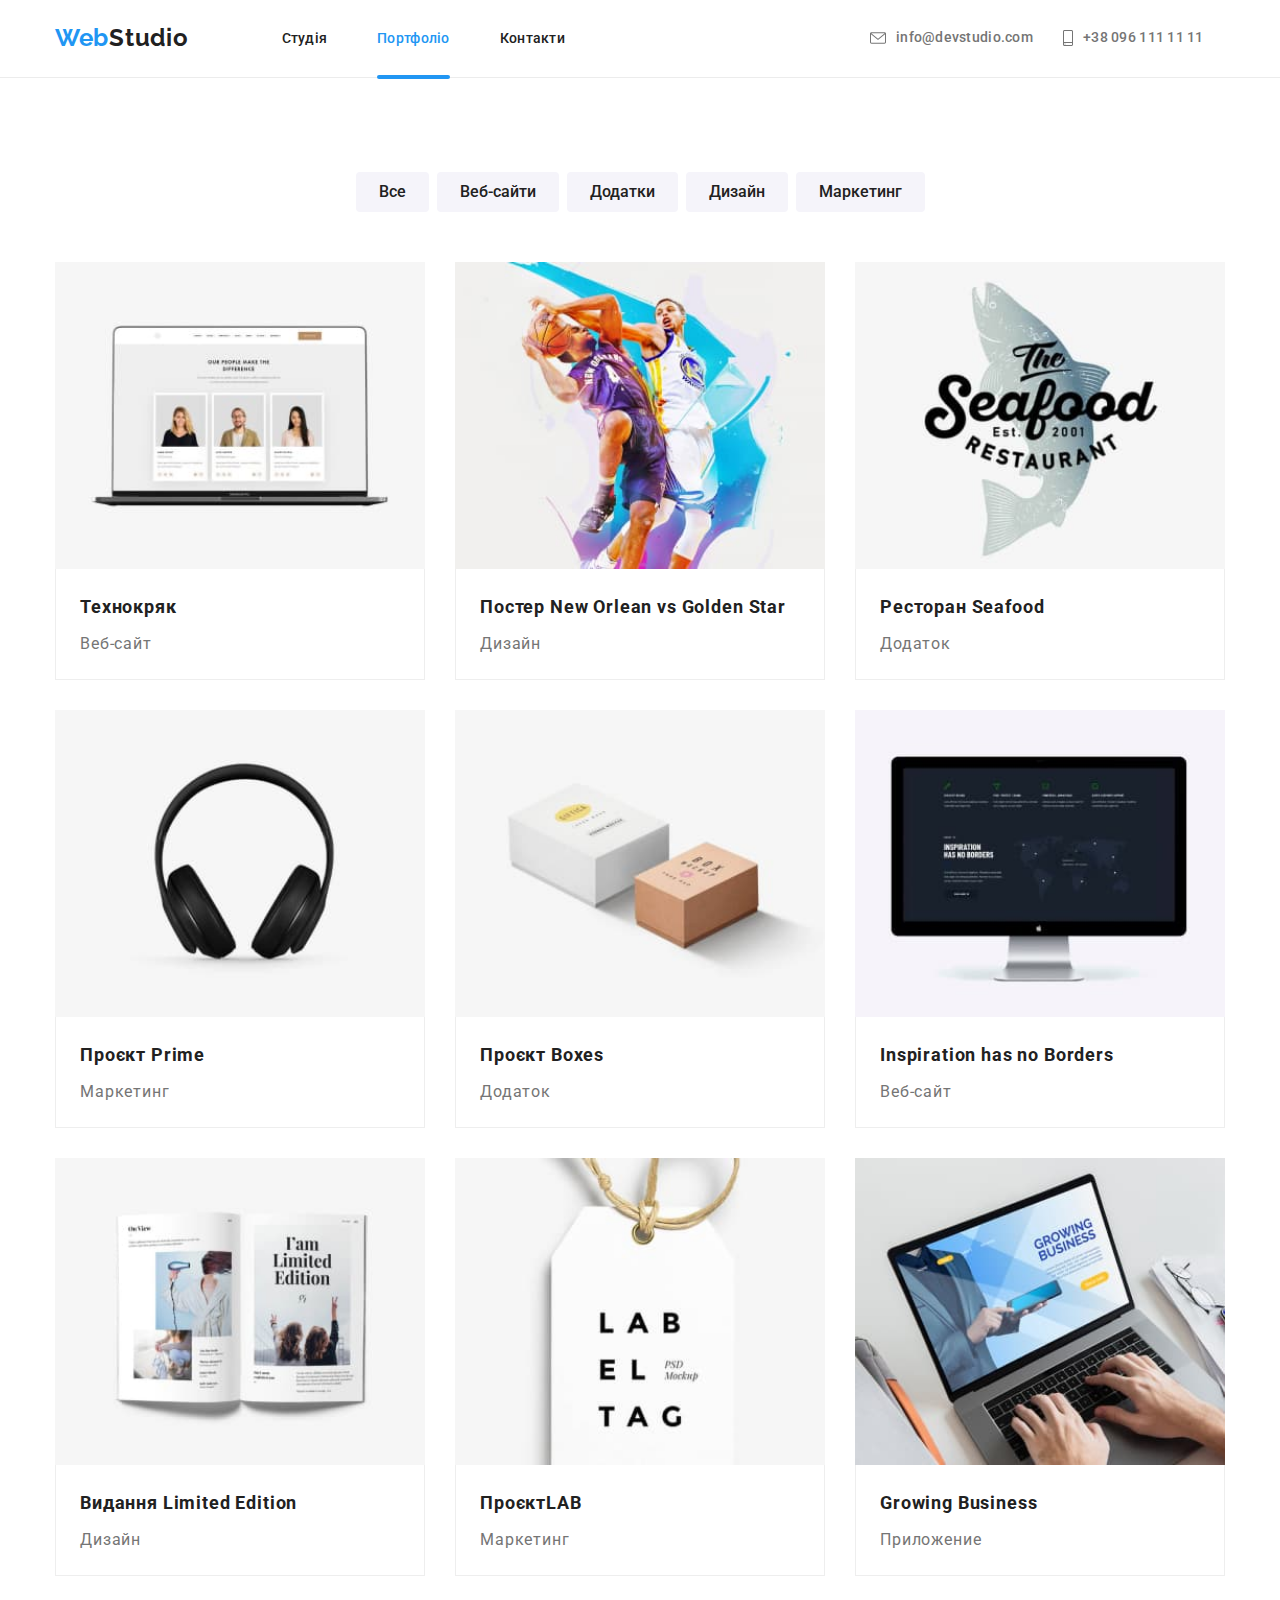
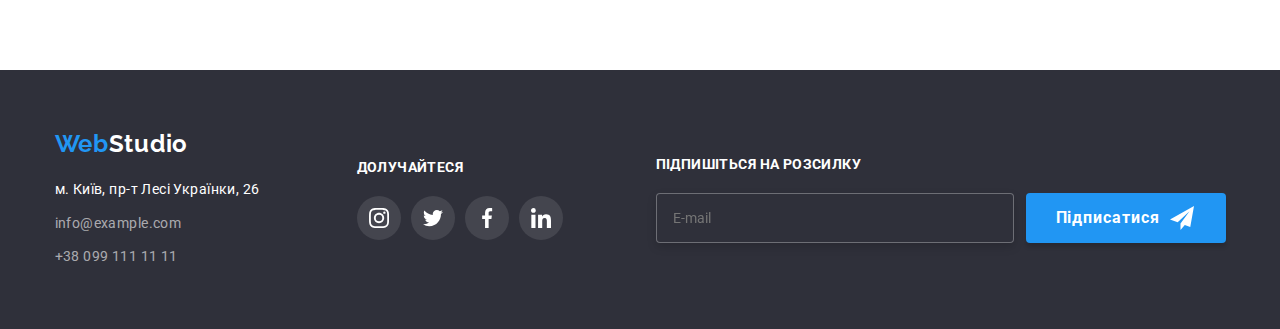
==== commit 6eec6c8d: "try 2" ====
--- a/portfolio.html
+++ b/portfolio.html
@@ -37,10 +37,10 @@
         <nav class="header__nav">
             <ul class="list-nav">
                 <li class="list-nav__items">
-                    <a href="./index.html" class="list-nav__link list-nav__link--active">Студія</a>
+                    <a href="./index.html" class="list-nav__link">Студія</a>
                 </li>
                 <li class="list-nav__items">
-                    <a href="./portfolio.html" class="list-nav__link">Портфоліо</a>
+                    <a href="./portfolio.html" class="list-nav__link list-nav__link--active">Портфоліо</a>
                 </li>
                 <li class="list-nav__items">
                     <a href="" class="list-nav__link">Контакти</a>
--- a/css/main.min.css
+++ b/css/main.min.css
@@ -1,2 +1,2 @@
-/*! modern-normalize v1.1.0 | MIT License | https://github.com/sindresorhus/modern-normalize */*,::before,::after{-webkit-box-sizing:border-box;box-sizing:border-box}html{line-height:1.15;-webkit-text-size-adjust:100%;-moz-tab-size:4;-o-tab-size:4;tab-size:4}body{margin:0;font-family:system-ui,-apple-system,"Segoe UI",Roboto,Helvetica,Arial,sans-serif,"Apple Color Emoji","Segoe UI Emoji"}hr{height:0;color:inherit}abbr[title]{-webkit-text-decoration:underline dotted;text-decoration:underline dotted}b,strong{font-weight:bolder}code,kbd,samp,pre{font-family:ui-monospace, SFMono-Regular, Consolas, 'Liberation Mono', Menlo, monospace;font-size:1em}small{font-size:80%}sub,sup{font-size:75%;line-height:0;position:relative;vertical-align:baseline}sub{bottom:-0.25em}sup{top:-0.5em}table{text-indent:0;border-color:inherit}button,input,optgroup,select,textarea{font-family:inherit;font-size:100%;line-height:1.15;margin:0}button,select{text-transform:none}button,[type='button'],[type='reset'],[type='submit']{-webkit-appearance:button}::-moz-focus-inner{border-style:none;padding:0}:-moz-focusring{outline:1px dotted ButtonText}:-moz-ui-invalid{box-shadow:none}legend{padding:0}progress{vertical-align:baseline}::-webkit-inner-spin-button,::-webkit-outer-spin-button{height:auto}[type='search']{-webkit-appearance:textfield;outline-offset:-2px}::-webkit-search-decoration{-webkit-appearance:none}::-webkit-file-upload-button{-webkit-appearance:button;font:inherit}summary{display:list-item}h1,h2,h3,h4,h5,h6{margin:0;padding:0;color:#212121}ul{padding:0;margin:0;list-style:none}p{margin:0;padding:0}img{display:block;width:450px}@media screen and (min-width: 768px){img{width:354px}}@media screen and (min-width: 1200px){img{width:270px}}input{padding:0;margin:0}button{cursor:pointer;border:none}.container,.task-container{width:1200px;padding-left:15px;padding-right:15px;margin-left:auto;margin-right:auto}.headlines{margin-bottom:50px;font-weight:700;font-size:36px;line-height:1.16;text-align:center;letter-spacing:0.03em}.hide{width:1px;height:1px;overflow:hidden;opacity:0;margin-top:-1px}body{font-family:'Roboto', sans-serif;font-size:12px;letter-spacing:0.03em;background-color:#fff;color:#757575}@media screen and (min-width: 1200px){body{font-size:14px;line-height:24px}}.container{width:480px;padding-left:15px;padding-right:15px;margin-left:auto;margin-right:auto}@media screen and (min-width: 480px){.container{width:480px}}@media screen and (min-width: 768px){.container{width:768px}}@media screen and (min-width: 1200px){.container{width:1200px}}@media screen and (max-width: 767px){.menu-container{display:none;position:fixed;left:0;top:0;width:100vw;height:100vh;background-color:#fff;overflow-y:scroll;z-index:2}.menu-container.is-open{display:-webkit-box;display:-ms-flexbox;display:flex}}@media screen and (max-width: 767px){.menu-container-two{position:relative;width:480px;padding-top:48px;padding-right:83px;padding-bottom:48px;padding-left:40px;height:100%;display:-webkit-box;display:-ms-flexbox;display:flex;-webkit-box-orient:vertical;-webkit-box-direction:normal;-ms-flex-direction:column;flex-direction:column;-webkit-box-pack:justify;-ms-flex-pack:justify;justify-content:space-between;margin-left:auto;margin-right:auto}}@media screen and (min-width: 768px){.menu-container-two{display:-webkit-box;display:-ms-flexbox;display:flex;-webkit-box-pack:center;-ms-flex-pack:center;justify-content:center;-webkit-box-align:center;-ms-flex-align:center;align-items:center}}.menu-container__button{position:absolute;top:8px;right:15px;width:40px;height:40px;margin-left:auto;padding:0;background-color:#fff;border:1px solid transparent}@media screen and (min-width: 768px){.menu-container__button{display:none}}.header{border-bottom:1px solid #ECECEC}.header__container{display:-webkit-box;display:-ms-flexbox;display:flex;-webkit-box-pack:justify;-ms-flex-pack:justify;justify-content:space-between;-webkit-box-align:center;-ms-flex-align:center;align-items:center;padding-top:16px;padding-bottom:16px}@media screen and (min-width: 768px){.header__container{padding-top:21px;padding-bottom:21px}}@media screen and (min-width: 1200px){.header__container{-webkit-box-pack:start;-ms-flex-pack:start;justify-content:start;padding-top:24px;padding-bottom:25px}}.header__button{width:40px;height:40px;padding:0;margin-left:auto;background-color:#fff;border:1px solid transparent}@media screen and (min-width: 768px){.header__button{display:none}}.header__button:hover .header__icon-close,.header__button:focus .header__icon-close{fill:#2196F3}.header__button .header__icon-close{display:none}.header__button.is-open .header__icon-close{display:block}.header__button:hover .header__icon-open,.header__button:focus .header__icon-open{fill:#2196F3}.header__button.is-open .header__icon-open{display:none;width:40px;height:40px}@media screen and (max-width: 767px){.header__nav{margin-bottom:302px}}@media screen and (min-width: 768px){.list-nav{display:-webkit-box;display:-ms-flexbox;display:flex;-webkit-box-pack:center;-ms-flex-pack:center;justify-content:center;-webkit-box-align:center;-ms-flex-align:center;align-items:center}}@media screen and (min-width: 1200px){.list-nav{margin-left:93px}}@media screen and (max-width: 767px){.list-nav__items:not(:last-child){margin-bottom:32px}}@media screen and (min-width: 768px){.list-nav__items:not(:first-child){margin-left:50px}}.list-nav__link{display:inline-block;font-weight:500;font-size:40px;line-height:1.17;letter-spacing:0.02em;text-decoration:none;color:#212121;-webkit-transition:color;transition:color;-webkit-transition-duration:250ms;transition-duration:250ms;-webkit-transition-timing-function:0.4,0,0.2,1;transition-timing-function:0.4,0,0.2,1}.list-nav__link:hover,.list-nav__link:focus{color:#2196F3}@media screen and (min-width: 768px){.list-nav__link{font-size:14px;line-height:1.14}}.list-nav__link--active{color:#2196F3}@media screen and (min-width: 768px){.list-nav__link--active{position:relative}.list-nav__link--active::after{content:" ";position:absolute;left:0;bottom:0;width:100%;height:4px;border-radius:2px;background-color:#2196F3;-webkit-transform:translateY(34px);transform:translateY(34px)}}@media screen and (min-width: 1200px){.list-nav__link--active::after{-webkit-transform:translateY(32px);transform:translateY(32px)}}@media screen and (max-width: 767px){.header__container-links{display:-webkit-box;display:-ms-flexbox;display:flex;-ms-flex-wrap:wrap;flex-wrap:wrap;-webkit-box-orient:vertical;-webkit-box-direction:reverse;-ms-flex-direction:column-reverse;flex-direction:column-reverse;margin-bottom:64px}}@media screen and (min-width: 768px){.header__container-links{margin-left:84px}}@media screen and (min-width: 1200px){.header__container-links{display:-webkit-box;display:-ms-flexbox;display:flex;-webkit-box-pack:center;-ms-flex-pack:center;justify-content:center;-webkit-box-align:center;-ms-flex-align:center;align-items:center;margin-left:305px}}.header__link{display:block;font-weight:500;letter-spacing:0.02em;text-decoration:none}@media screen and (min-width: 768px){.header__link:hover,.header__link:focus{color:#2196F3}}.header__link-tel{font-size:34px;line-height:1.17;color:#2196F3}@media screen and (max-width: 767px){.header__link-tel{margin-bottom:32px}}@media screen and (min-width: 768px){.header__link-tel{display:-webkit-box;display:-ms-flexbox;display:flex;-webkit-box-align:center;-ms-flex-align:center;align-items:center;font-size:12px;line-height:1.16;color:#757575}}@media screen and (min-width: 1200px){.header__link-tel{font-size:14px;line-height:1.14;margin-left:30px}}.header__link-email{font-size:24px;line-height:1.16;color:#757575}@media screen and (min-width: 768px){.header__link-email{display:-webkit-box;display:-ms-flexbox;display:flex;-webkit-box-pack:center;-ms-flex-pack:center;justify-content:center;-webkit-box-align:center;-ms-flex-align:center;align-items:center;font-size:12px;margin-bottom:10px}}@media screen and (min-width: 1200px){.header__link-email{font-size:14px;line-height:1.14;margin-bottom:0}}.header__icon{display:none}@media screen and (min-width: 768px){.header__icon{display:inline-block;margin-right:10px;fill:currentColor}}.header__social-networks{display:-webkit-box;display:-ms-flexbox;display:flex}@media screen and (min-width: 768px){.header__social-networks{display:none}}.header__items:not(:last-child){padding-right:10px;border-right:1px solid rgba(33,33,33,0.2)}.header__items:not(:first-child){margin-left:10px}.header__social-link{font-weight:500;font-size:18px;line-height:1.22;letter-spacing:0.02em;color:#2196F3;text-decoration:none}.logo{display:block;font-family:"Raleway",sans-serif;font-weight:700;font-size:24px;line-height:1.16;letter-spacing:0.03em;text-decoration:none;color:#212121}.logo__text{color:#2196F3}.logo__footer{margin-left:auto;margin-right:auto;margin-bottom:20px;color:#fff}.hero{margin-right:auto;margin-left:auto;background-image:-webkit-gradient(linear, left top, right top, from(rgba(47,48,58,0.4)), to(rgba(47,48,58,0.4))),url("../images/hero480.jpg");background-image:linear-gradient(to right, rgba(47,48,58,0.4), rgba(47,48,58,0.4)),url("../images/hero480.jpg");background-size:contain;background-repeat:no-repeat;background-position:center}@media screen and (min-width: 768px){.hero{background-image:-webkit-gradient(linear, left top, right top, from(rgba(47,48,58,0.4)), to(rgba(47,48,58,0.4))),url("../images/hero768.jpg");background-image:linear-gradient(to right, rgba(47,48,58,0.4), rgba(47,48,58,0.4)),url("../images/hero768.jpg")}}@media screen and (min-width: 1200px){.hero{background-image:-webkit-gradient(linear, left top, right top, from(rgba(47,48,58,0.4)), to(rgba(47,48,58,0.4))),url("../images/hero1600.jpg");background-image:linear-gradient(to right, rgba(47,48,58,0.4), rgba(47,48,58,0.4)),url("../images/hero1600.jpg");background-size:cover}}.hero-container{width:480px;height:400px;padding-top:118px;padding-bottom:118px;text-align:center}@media screen and (min-width: 768px){.hero-container{width:768px}}@media screen and (min-width: 1200px){.hero-container{width:1200px;height:600px;padding-top:200px;padding-bottom:200px}}.hero-title{margin-left:auto;margin-right:auto;margin-bottom:30px;width:380px;font-weight:900;font-size:26px;line-height:42px;text-align:center;letter-spacing:0.06em;text-transform:uppercase;color:#fff}@media screen and (min-width: 1200px){.hero-title{width:696px;font-size:44px;line-height:1.36}}.hero-btn{padding:10px 32px;color:#fff;background-color:#2196F3;-webkit-box-shadow:0px 4px 4px rgba(0,0,0,0.15);box-shadow:0px 4px 4px rgba(0,0,0,0.15);border-radius:4px;font-weight:bold;font-size:16px;line-height:calc(30 / 16);letter-spacing:0.06em;cursor:pointer;-webkit-transition-property:background-color;transition-property:background-color;-webkit-transition-duration:250ms;transition-duration:250ms;-webkit-transition-timing-function:0.4,0,0.2,1;transition-timing-function:0.4,0,0.2,1}.hero-btn:focus,.hero-btn:hover{background-color:#188CE8}.backdrop{position:fixed;left:0;top:0;width:100%;height:100%;background-color:rgba(0,0,0,0.2);opacity:1;-webkit-transition:opacity;transition:opacity;-webkit-transition-duration:250ms;transition-duration:250ms;-webkit-transition-timing-function:0.4,0,0.2,1;transition-timing-function:0.4,0,0.2,1;z-index:1}.backdrop__is-hidden{opacity:0;pointer-events:none}.modal{position:absolute;top:50%;left:50%;width:450px;height:609px;padding:40px;background-color:#fff;-webkit-box-shadow:0px 1px 3px rgba(0,0,0,0.12),0px 1px 1px rgba(0,0,0,0.14),0px 2px 1px rgba(0,0,0,0.2);box-shadow:0px 1px 3px rgba(0,0,0,0.12),0px 1px 1px rgba(0,0,0,0.14),0px 2px 1px rgba(0,0,0,0.2);border-radius:4px;-webkit-transform:translate(-50%, -50%) scale(1);transform:translate(-50%, -50%) scale(1);-webkit-transition:-webkit-transform;transition:-webkit-transform;transition:transform;transition:transform, -webkit-transform;-webkit-transition-duration:250ms;transition-duration:250ms;-webkit-transition-timing-function:0.4,0,0.2,1;transition-timing-function:0.4,0,0.2,1;z-index:20}.backdrop__is-hidden .modal{-webkit-transform:translate(-50%, -50%) scale(1.2);transform:translate(-50%, -50%) scale(1.2)}@media screen and (min-width: 1200px){.modal{width:528px}}.button-modal-close{position:absolute;display:-webkit-box;display:-ms-flexbox;display:flex;-webkit-box-pack:center;-ms-flex-pack:center;justify-content:center;-webkit-box-align:center;-ms-flex-align:center;align-items:center;padding:6px;top:11px;right:12px;width:30px;height:30px;border-radius:50%;background-color:#fff;border:1px solid rgba(0,0,0,0.1);cursor:pointer}.button-modal-close__icon{position:absolute;display:inline-block;width:18px;height:18px;margin:0;padding:0;fill:#000;-webkit-transition:fill;transition:fill;-webkit-transition-duration:250ms;transition-duration:250ms;-webkit-transition-timing-function:0.4,0,0.2,1;transition-timing-function:0.4,0,0.2,1}.button-modal-close:hover .button-modal-close__icon,.button-modal-close:focus .button-modal-close__icon{fill:#2196F3}.form{display:-webkit-box;display:-ms-flexbox;display:flex;-webkit-box-orient:vertical;-webkit-box-direction:normal;-ms-flex-direction:column;flex-direction:column;-webkit-box-align:center;-ms-flex-align:center;align-items:center;width:370px;text-align:left;padding:0}@media screen and (min-width: 1200px){.form{width:448px}}.form-title{font-weight:700;font-size:20px;line-height:1.15;text-align:center;color:#212121;margin-bottom:12px}.form-group-field{width:100%;font-size:16px;line-height:1.125;margin-bottom:20px}.form-label{display:block;font-size:12px;line-height:1.17;letter-spacing:0.01em;color:#757575;padding:0;margin-bottom:4px}.form-field{position:relative;width:100%;margin-bottom:10px}.input-icon{position:absolute;left:12px;top:50%;-webkit-transform:translateY(-50%);transform:translateY(-50%);width:18px;height:18px;fill:#212121;-webkit-transition:fill;transition:fill;-webkit-transition-duration:250ms;transition-duration:250ms;-webkit-transition-timing-function:0.4,0,0.2,1;transition-timing-function:0.4,0,0.2,1}.form-input{width:100%;min-height:40px;border:1px solid rgba(33,33,33,0.2);border-radius:4px;padding-left:42px;color:#757575;-webkit-transition-property:border;transition-property:border;-webkit-transition-duration:250ms;transition-duration:250ms;-webkit-transition-timing-function:0.4,0,0.2,1;transition-timing-function:0.4,0,0.2,1}.form-textarea{display:block;width:100%;min-height:120px;border:1px solid rgba(33,33,33,0.2);border-radius:4px;padding:12px 16px;color:var(--secondary-color);margin:0;resize:none;outline:none;-webkit-transition-property:border;transition-property:border;-webkit-transition-duration:250ms;transition-duration:250ms;-webkit-transition-timing-function:0.4,0,0.2,1;transition-timing-function:0.4,0,0.2,1}.form-textarea:focus-within{border:1px solid #2196F3}.form-field:focus-within>.input-icon{fill:#2196F3}.form-input:focus-within{border:1px solid #2196f3}.form-textarea::-webkit-input-placeholder{color:rgba(117,117,117,0.5)}.form-textarea:-ms-input-placeholder{color:rgba(117,117,117,0.5)}.form-textarea::-ms-input-placeholder{color:rgba(117,117,117,0.5)}.form-textarea::placeholder{color:rgba(117,117,117,0.5)}.form-agreement-label{position:relative;display:-webkit-box;display:-ms-flexbox;display:flex;-webkit-box-align:center;-ms-flex-align:center;align-items:center;margin-bottom:30px;padding-left:24px;line-height:1.71;letter-spacing:0.03em;color:#757575}.form-agreement-link{color:#2196F3;text-decoration:underline}.form-agreement-icon-check{position:absolute;left:0;top:50%;-webkit-transform:translateY(-50%);transform:translateY(-50%);width:16px;height:15px;opacity:1;-webkit-transition:opacity;transition:opacity;-webkit-transition-duration:250ms;transition-duration:250ms;-webkit-transition-timing-function:0.4,0,0.2,1;transition-timing-function:0.4,0,0.2,1}.form-agreement-icon-checked{position:absolute;left:0;top:50%;-webkit-transform:translateY(-50%);transform:translateY(-50%);width:16px;height:15px;opacity:0;fill:#2196F3;-webkit-transition:opacity;transition:opacity;-webkit-transition-duration:250ms;transition-duration:250ms;-webkit-transition-timing-function:0.4,0,0.2,1;transition-timing-function:0.4,0,0.2,1}.checkbox:checked ~ .form-agreement-icon-check{opacity:0}.checkbox:checked ~ .form-agreement-icon-checked{opacity:1}.form-submit-btn{display:-webkit-box;display:-ms-flexbox;display:flex;-webkit-box-align:center;-ms-flex-align:center;align-items:center;-webkit-box-pack:center;-ms-flex-pack:center;justify-content:center;width:200px;height:50px;padding:0;font-weight:700;font-size:16px;line-height:1.875;letter-spacing:0.06em;color:var(--white-color);-webkit-box-shadow:0px 4px 4px rgba(0,0,0,0.15);box-shadow:0px 4px 4px rgba(0,0,0,0.15);background-color:#2196F3;border:none;border-radius:4px;cursor:pointer;-webkit-transition:background-color;transition:background-color;-webkit-transition-duration:250ms;transition-duration:250ms;-webkit-transition-timing-function:0.4,0,0.2,1;transition-timing-function:0.4,0,0.2,1}.form-submit-btn:hover{background-color:#188CE8}.advantege-section{padding-top:60px;padding-bottom:60px}@media screen and (min-width: 1200px){.advantege-section{padding-top:94px;padding-bottom:94px}}.advantage-list{display:-webkit-box;display:-ms-flexbox;display:flex;-ms-flex-wrap:wrap;flex-wrap:wrap}@media screen and (min-width: 768px) and (max-width: 1199px){.advantage-list{margin:-15px}}.advantage-titles{margin-bottom:10px;font-weight:700;font-size:14px;line-height:1.14;letter-spacing:0.03em;text-transform:uppercase}@media screen and (min-width: 480px) and (max-width: 767px){.advantage-titles{text-align:center}}.advantege-icon{display:-webkit-box;display:-ms-flexbox;display:flex;-webkit-box-pack:center;-ms-flex-pack:center;justify-content:center;-webkit-box-align:center;-ms-flex-align:center;align-items:center;margin-bottom:30px;width:450px;height:120px;border-radius:4px;background-color:#F5F4FA}@media screen and (min-width: 768px){.advantege-icon{width:354px}}@media screen and (min-width: 1200px){.advantege-icon{width:270px}}@media screen and (max-width: 767px){.advantage-item:not(:last-child){margin-bottom:30px}}@media screen and (min-width: 768px) and (max-width: 1199px){.advantage-item{margin:15px;width:354px}}@media screen and (min-width: 1200px){.advantage-item{width:270px}.advantage-item:not(:first-child){margin-left:30px}}.advantage-explanations{font-size:14px;line-height:calc(24 / 14);letter-spacing:0.03em;color:#757575}.task-section{display:none}@media screen and (min-width: 1200px){.task-section{display:block;padding-top:0}}.task-list{display:-webkit-box;display:-ms-flexbox;display:flex}.task-item{position:relative;margin-right:30px}.task-item:last-child{margin-right:0px}.img-task{width:370px}.task-name-thumb{display:-webkit-box;display:-ms-flexbox;display:flex;-webkit-box-align:center;-ms-flex-align:center;align-items:center;-webkit-box-pack:center;-ms-flex-pack:center;justify-content:center;position:absolute;bottom:0;width:370px;height:70px;background:rgba(47,48,58,0.8)}.task-name{font-weight:bold;font-size:14px;line-height:calc(16 / 14);text-align:center;letter-spacing:0.03em;text-transform:uppercase;color:#fff}.section{padding-top:60px;padding-bottom:60px}@media screen and (min-width: 1200px){.section{padding-top:94px;padding-bottom:94px}}.team{background-color:#F5F4FA}.team__title{margin-bottom:30px;font-weight:700;font-size:28px;line-height:1.17;text-align:center}@media screen and (min-width: 1200px){.team__title{font-size:36px;line-height:1.16;margin-bottom:50px}}@media screen and (min-width: 768px) and (max-width: 1199px){.team__list{display:-webkit-box;display:-ms-flexbox;display:flex;-ms-flex-wrap:wrap;flex-wrap:wrap;margin:-15px}}@media screen and (min-width: 1200px){.team__list{display:-webkit-box;display:-ms-flexbox;display:flex}}.team__items{border-radius:0px 0px 4px 4px;-webkit-box-shadow:0px 1px 3px rgba(0,0,0,0.12),0px 1px 1px rgba(0,0,0,0.14),0px 2px 1px rgba(0,0,0,0.2);box-shadow:0px 1px 3px rgba(0,0,0,0.12),0px 1px 1px rgba(0,0,0,0.14),0px 2px 1px rgba(0,0,0,0.2)}@media screen and (max-width: 767px){.team__items{margin-bottom:30px}.team__items:last-child{margin-bottom:0}}@media screen and (min-width: 768px) and (max-width: 1199px){.team__items{margin:15px}}@media screen and (min-width: 1200px){.team__items{margin-left:30px}.team__items:first-child{margin-left:0}}.team__container-members{padding-top:30px;padding-bottom:24px;background-color:#fff}@media screen and (min-width: 1200px){.team__container-members{padding-bottom:30px}}.team__name{margin-bottom:10px;font-weight:500;font-size:16px;line-height:1.18;text-align:center}.team__text{margin-bottom:16px;font-size:16px;line-height:1.18;text-align:center}.social-networks{display:-webkit-box;display:-ms-flexbox;display:flex;-webkit-box-pack:center;-ms-flex-pack:center;justify-content:center}.social-networks__items{margin-left:10px}.social-networks__items:first-child{margin-left:0}.social-networks__link{display:inline-block;text-align:center;width:44px;height:44px;padding:12px;border-radius:50%;-webkit-transition:background-color, -webkit-transform;transition:background-color, -webkit-transform;transition:transform, background-color;transition:transform, background-color, -webkit-transform;-webkit-transition-duration:250ms;transition-duration:250ms;-webkit-transition-timing-function:0.4,0,0.2,1;transition-timing-function:0.4,0,0.2,1}.social-networks__items:hover .social-networks__link{background-color:#2196F3}.social-networks__link:focus{background-color:#2196F3}.social-networks__icon{fill:#AFB1B8;width:20px;height:20px;-webkit-transition:fill;transition:fill;-webkit-transition-duration:250ms;transition-duration:250ms;-webkit-transition-timing-function:0.4,0,0.2,1;transition-timing-function:0.4,0,0.2,1}.social-networks__items:hover .social-networks__icon{fill:#fff}.social-networks__link:focus .social-networks__icon{fill:#fff}@media screen and (max-width: 767px){.partners{padding-bottom:68px}}.partners__title{margin-bottom:30px;font-weight:700;font-size:28px;line-height:1.17;text-align:center}@media screen and (min-width: 1200px){.partners__title{font-size:36px;line-height:1.16;margin-bottom:50px}}.partners__list{display:-webkit-box;display:-ms-flexbox;display:flex}@media screen and (max-width: 1199px){.partners__list{-ms-flex-wrap:wrap;flex-wrap:wrap;margin:-15px}}@media screen and (max-width: 1199px){.partners__items{margin:15px}}@media screen and (min-width: 1200px){.partners__items{margin-left:30px}.partners__items:first-child{margin-left:0}}.partners__link{display:-webkit-box;display:-ms-flexbox;display:flex;-webkit-box-pack:center;-ms-flex-pack:center;justify-content:center;-webkit-box-align:center;-ms-flex-align:center;align-items:center;width:210px;height:92px;border:1px solid #AFB1B8;border-radius:4px;-webkit-transition:border;transition:border;-webkit-transition-duration:250ms;transition-duration:250ms;-webkit-transition-timing-function:0.4,0,0.2,1;transition-timing-function:0.4,0,0.2,1}.partners__items:hover .partners__link{border:1px solid #2196F3}.partners__link:focus{border:1px solid #2196F3}@media screen and (min-width: 768px){.partners__link{width:226px}}@media screen and (min-width: 1200px){.partners__link{width:170px}}.partners__icon{-webkit-transition:fill;transition:fill;-webkit-transition-duration:250ms;transition-duration:250ms;-webkit-transition-timing-function:0.4,0,0.2,1;transition-timing-function:0.4,0,0.2,1;fill:#AFB1B8}.partners__items:hover .partners__icon{fill:#2196F3}.partners__link:focus .partners__icon{fill:#2196F3}.footer{padding-top:60px;padding-bottom:60px;background-color:#2F303A}@media screen and (min-width: 768px){.footer__container{display:-webkit-box;display:-ms-flexbox;display:flex;-webkit-box-pack:center;-ms-flex-pack:center;justify-content:center}}@media screen and (max-width: 1199px){.footer__container{-ms-flex-wrap:wrap;flex-wrap:wrap}}@media screen and (min-width: 1200px){.footer__container{-webkit-box-align:center;-ms-flex-align:center;align-items:center}}.footer__container-address{width:232px}@media screen and (max-width: 767px){.footer__container-address{margin-left:auto;margin-right:auto}}@media screen and (max-width: 1199px){.footer__container-address{text-align:center}}.footer__container-social-network{width:206px}@media screen and (max-width: 767px){.footer__container-social-network{margin-left:auto;margin-right:auto;margin-bottom:60px}}@media screen and (min-width: 768px){.footer__container-social-network{margin-left:165px;margin-top:5px}}@media screen and (max-width: 1199px){.footer__container-social-network{text-align:center}}@media screen and (min-width: 1200px){.footer__container-social-network{margin-left:70px;margin-top:0}}.footer__text-invitations{margin-bottom:20px;font-weight:700;line-height:1.14;letter-spacing:0.03em;text-transform:uppercase;color:#fff}.footer__list{display:-webkit-box;display:-ms-flexbox;display:flex}.footer__items{margin-left:10px}.footer__items:first-child{margin-left:0}.footer__link{display:inline-block;text-align:center;padding:12px;width:44px;height:44px;border-radius:50%;background-color:rgba(255,255,255,0.1);-webkit-transition:background-color, -webkit-transform;transition:background-color, -webkit-transform;transition:transform, background-color;transition:transform, background-color, -webkit-transform;-webkit-transition-duration:250ms;transition-duration:250ms;-webkit-transition-timing-function:0.4,0,0.2,1;transition-timing-function:0.4,0,0.2,1}.footer__items:hover .footer__link{background-color:#2196F3}.footer__link:focus{background-color:#2196F3}.footer__social-network-icon{width:20px;height:20px;fill:#fff}@media screen and (max-width: 1199px){.form-footer{text-align:center}}@media screen and (min-width: 1200px){.form-footer{display:-webkit-box;display:-ms-flexbox;display:flex;width:570px;margin-left:93px}}@media screen and (max-width: 1199px){.form-footer__field{margin-bottom:20px}}.form-footer__label{display:block;font-weight:700;line-height:1.14;text-transform:uppercase;color:#fff}.form-footer__input{display:block;width:450px;height:50px;margin-top:20px;padding-left:16px;border:1px solid rgba(255,255,255,0.3);-webkit-filter:drop-shadow(0px 4px 4px rgba(0,0,0,0.15));filter:drop-shadow(0px 4px 4px rgba(0,0,0,0.15));border-radius:4px;background-color:#2F303A;color:#fff}@media screen and (min-width: 1200px){.form-footer__input{width:358px}}.button-footer{display:-webkit-box;display:-ms-flexbox;display:flex;-webkit-box-align:center;-ms-flex-align:center;align-items:center;-ms-flex-item-align:end;align-self:flex-end;width:200px;height:50px;margin-left:auto;margin-right:auto;padding-top:10px;padding-right:28px;padding-bottom:10px;padding-left:29px;font-weight:700;font-size:16px;line-height:1.87;letter-spacing:0.06em;background-color:#2196F3;-webkit-box-shadow:0px 4px 4px rgba(0,0,0,0.15);box-shadow:0px 4px 4px rgba(0,0,0,0.15);border:1px solid transparent;border-radius:4px;color:#fff;cursor:pointer;-webkit-transition:background-color;transition:background-color;-webkit-transition-duration:250ms;transition-duration:250ms;-webkit-transition-timing-function:0.4,0,0.2,1;transition-timing-function:0.4,0,0.2,1}.button-footer:hover,.button-footer:focus{background-color:#188CE8}@media screen and (min-width: 1200px){.button-footer{margin-right:0;margin-left:12px}}.button-footer-icon{margin-left:10px;fill:#fff}.address{width:232px}@media screen and (max-width: 1199px){.address{margin-bottom:60px}}.address__text{margin-bottom:9px;font-style:normal;line-height:1.71;color:#fff}.address__link{display:inline-block;margin-bottom:8px;font-style:normal;line-height:1.71;text-decoration:none;color:rgba(255,255,255,0.6);-webkit-transition:color;transition:color}.address__link .address{width:232px}@media screen and (max-width: 1199px){.address__link .address{margin-bottom:60px}}.address__link .address__text{margin-bottom:9px;font-style:normal;line-height:1.71;color:#fff}.address__link .address__link{display:inline-block;margin-bottom:8px;font-style:normal;line-height:1.71;text-decoration:none;color:rgba(255,255,255,0.6);-webkit-transition:color;transition:color;-webkit-transition-duration:250ms;transition-duration:250ms;-webkit-transition-timing-function:0.4,0,0.2,1;transition-timing-function:0.4,0,0.2,1}.address__link .address__link:last-child{margin-bottom:0}.address__link .address__link:hover,.address__link .address__link:focus{color:#2196F3}.address__link:last-child{margin-bottom:0}.address__link:hover,.address__link:focus{color:#2196F3}@media screen and (min-width: 768px){.list-works{display:-webkit-box;display:-ms-flexbox;display:flex;-ms-flex-wrap:wrap;flex-wrap:wrap;margin:-15px}}.list-works__items:hover{-webkit-box-shadow:0px 1px 1px rgba(0,0,0,0.12),0px 4px 4px rgba(0,0,0,0.06),1px 4px 6px rgba(0,0,0,0.16);box-shadow:0px 1px 1px rgba(0,0,0,0.12),0px 4px 4px rgba(0,0,0,0.06),1px 4px 6px rgba(0,0,0,0.16);-webkit-transition:-webkit-box-shadow;transition:-webkit-box-shadow;transition:box-shadow;transition:box-shadow, -webkit-box-shadow;-webkit-transition-duration:250ms;transition-duration:250ms;-webkit-transition-timing-function:0.4,0,0.2,1;transition-timing-function:0.4,0,0.2,1}@media screen and (max-width: 767px){.list-works__items:not(:last-child){margin-bottom:30px}}@media screen and (min-width: 768px){.list-works__items{margin:15px;width:354px}}@media screen and (min-width: 1200px){.list-works__items{width:370px}}@media screen and (min-width: 1200px){.img{width:370px}}@media screen and (min-width: 768px) and (max-width: 1199px){.list-works__container-texno{height:146.91px}}.list-works__container{padding:20px 24px;border-right:1px solid #eee;border-bottom:1px solid #eee;border-left:1px solid #eee;letter-spacing:0.06em}.list-works__title{margin-bottom:4px;font-weight:700;font-size:18px;line-height:2}.list-works__text{font-size:16px;line-height:1.87}.list-button{display:-webkit-box;display:-ms-flexbox;display:flex;margin-bottom:40px}@media screen and (max-width: 767px){.list-button{-ms-flex-wrap:wrap;flex-wrap:wrap}}@media screen and (min-width: 768px){.list-button{-webkit-box-pack:center;-ms-flex-pack:center;justify-content:center;margin-bottom:30px}}@media screen and (min-width: 1200px){.list-button{margin-bottom:50px}}.list-button__items{margin-left:9px}.list-button__items:first-child{margin-left:0}@media screen and (max-width: 767px){.list-button__items:nth-child(4){margin-left:0}.list-button__items:nth-child(-n+3){margin-bottom:15px}}@media screen and (min-width: 768px){.list-button__items{margin-left:8px}}.list-button__button{padding:6px 22px;text-align:center;font-family:'Roboto', sans-serif;font-weight:500;font-size:16px;line-height:1.62;background-color:#F5F4FA;color:#212121;border-radius:4px;border:1px solid transparent;cursor:pointer;-webkit-transition:background-color, -webkit-box-shadow;transition:background-color, -webkit-box-shadow;transition:background-color, box-shadow;transition:background-color, box-shadow, -webkit-box-shadow;-webkit-transition-duration:250ms;transition-duration:250ms;-webkit-transition-timing-function:0.4,0,0.2,1;transition-timing-function:0.4,0,0.2,1}.list-button__button:hover,.list-button__button:focus{background-color:#2196F3;color:#fff;-webkit-box-shadow:0px 3px 1px rgba(0,0,0,0.1),0px 1px 2px rgba(0,0,0,0.08),0px 2px 2px rgba(0,0,0,0.12);box-shadow:0px 3px 1px rgba(0,0,0,0.1),0px 1px 2px rgba(0,0,0,0.08),0px 2px 2px rgba(0,0,0,0.12)}.thumb{position:relative;overflow:hidden}.thumb::before{content:"";position:absolute;top:0;left:0;width:100%;height:100%;background-color:#2196F3;-webkit-transform:translateY(101%);transform:translateY(101%);-webkit-transition:-webkit-transform;transition:-webkit-transform;transition:transform;transition:transform, -webkit-transform;-webkit-transition-duration:250ms;transition-duration:250ms;-webkit-transition-timing-function:0.4,0,0.2,1;transition-timing-function:0.4,0,0.2,1}.thumb:hover::before,.thumb:focus::before{-webkit-transform:translateY(0);transform:translateY(0)}.overlay{position:absolute;display:-webkit-box;display:-ms-flexbox;display:flex;-webkit-box-pack:center;-ms-flex-pack:center;justify-content:center;-webkit-box-align:center;-ms-flex-align:center;align-items:center;width:100%;height:100%;top:0;left:0;-webkit-transform:translateY(100%);transform:translateY(100%);-webkit-transition:-webkit-transform;transition:-webkit-transform;transition:transform;transition:transform, -webkit-transform;-webkit-transition-duration:250ms;transition-duration:250ms;-webkit-transition-timing-function:0.4,0,0.2,1;transition-timing-function:0.4,0,0.2,1}.thumb:hover .overlay{-webkit-transform:translateY(0);transform:translateY(0)}.overlay__text{width:322px;font-size:18px;line-height:1.55;color:#FFFFFF}
+/*! modern-normalize v1.1.0 | MIT License | https://github.com/sindresorhus/modern-normalize */*,::before,::after{-webkit-box-sizing:border-box;box-sizing:border-box}html{line-height:1.15;-webkit-text-size-adjust:100%;-moz-tab-size:4;-o-tab-size:4;tab-size:4}body{margin:0;font-family:system-ui,-apple-system,"Segoe UI",Roboto,Helvetica,Arial,sans-serif,"Apple Color Emoji","Segoe UI Emoji"}hr{height:0;color:inherit}abbr[title]{-webkit-text-decoration:underline dotted;text-decoration:underline dotted}b,strong{font-weight:bolder}code,kbd,samp,pre{font-family:ui-monospace, SFMono-Regular, Consolas, 'Liberation Mono', Menlo, monospace;font-size:1em}small{font-size:80%}sub,sup{font-size:75%;line-height:0;position:relative;vertical-align:baseline}sub{bottom:-0.25em}sup{top:-0.5em}table{text-indent:0;border-color:inherit}button,input,optgroup,select,textarea{font-family:inherit;font-size:100%;line-height:1.15;margin:0}button,select{text-transform:none}button,[type='button'],[type='reset'],[type='submit']{-webkit-appearance:button}::-moz-focus-inner{border-style:none;padding:0}:-moz-focusring{outline:1px dotted ButtonText}:-moz-ui-invalid{box-shadow:none}legend{padding:0}progress{vertical-align:baseline}::-webkit-inner-spin-button,::-webkit-outer-spin-button{height:auto}[type='search']{-webkit-appearance:textfield;outline-offset:-2px}::-webkit-search-decoration{-webkit-appearance:none}::-webkit-file-upload-button{-webkit-appearance:button;font:inherit}summary{display:list-item}h1,h2,h3,h4,h5,h6{margin:0;padding:0;color:#212121}ul{padding:0;margin:0;list-style:none}p{margin:0;padding:0}img{display:block;width:450px}@media screen and (min-width: 768px){img{width:354px}}@media screen and (min-width: 1200px){img{width:270px}}input{padding:0;margin:0}button{cursor:pointer;border:none}.container,.task-container{width:1200px;padding-left:15px;padding-right:15px;margin-left:auto;margin-right:auto}.headlines{margin-bottom:50px;font-weight:700;font-size:36px;line-height:1.16;text-align:center;letter-spacing:0.03em}.hide{width:1px;height:1px;overflow:hidden;opacity:0;margin-top:-1px}body{font-family:'Roboto', sans-serif;font-size:12px;letter-spacing:0.03em;background-color:#fff;color:#757575}@media screen and (min-width: 1200px){body{font-size:14px;line-height:24px}}.container{width:480px;padding-left:15px;padding-right:15px;margin-left:auto;margin-right:auto}@media screen and (min-width: 480px){.container{width:480px}}@media screen and (min-width: 768px){.container{width:768px}}@media screen and (min-width: 1200px){.container{width:1200px}}@media screen and (max-width: 767px){.menu-container{display:none;position:fixed;left:0;top:0;width:100vw;height:100vh;background-color:#fff;overflow-y:scroll;z-index:2}.menu-container.is-open{display:-webkit-box;display:-ms-flexbox;display:flex}}@media screen and (max-width: 767px){.menu-container-two{position:relative;width:480px;padding-top:48px;padding-right:83px;padding-bottom:48px;padding-left:40px;height:100%;display:-webkit-box;display:-ms-flexbox;display:flex;-webkit-box-orient:vertical;-webkit-box-direction:normal;-ms-flex-direction:column;flex-direction:column;-webkit-box-pack:justify;-ms-flex-pack:justify;justify-content:space-between;margin-left:auto;margin-right:auto}}@media screen and (min-width: 768px){.menu-container-two{display:-webkit-box;display:-ms-flexbox;display:flex;-webkit-box-pack:center;-ms-flex-pack:center;justify-content:center;-webkit-box-align:center;-ms-flex-align:center;align-items:center}}.menu-container__button{position:absolute;top:8px;right:15px;width:40px;height:40px;margin-left:auto;padding:0;background-color:#fff;border:1px solid transparent}@media screen and (min-width: 768px){.menu-container__button{display:none}}.header{border-bottom:1px solid #ECECEC}.header__container{display:-webkit-box;display:-ms-flexbox;display:flex;-webkit-box-pack:justify;-ms-flex-pack:justify;justify-content:space-between;-webkit-box-align:center;-ms-flex-align:center;align-items:center;padding-top:16px;padding-bottom:16px}@media screen and (min-width: 768px){.header__container{padding-top:21px;padding-bottom:21px}}@media screen and (min-width: 1200px){.header__container{-webkit-box-pack:start;-ms-flex-pack:start;justify-content:start;padding-top:24px;padding-bottom:25px}}.header__button{width:40px;height:40px;padding:0;margin-left:auto;background-color:#fff;border:1px solid transparent}@media screen and (min-width: 768px){.header__button{display:none}}.header__button:hover .header__icon-close,.header__button:focus .header__icon-close{fill:#2196F3}.header__button .header__icon-close{display:none}.header__button.is-open .header__icon-close{display:block}.header__button:hover .header__icon-open,.header__button:focus .header__icon-open{fill:#2196F3}.header__button.is-open .header__icon-open{display:none;width:40px;height:40px}@media screen and (max-width: 767px){.header__nav{margin-bottom:302px}}@media screen and (min-width: 768px){.list-nav{display:-webkit-box;display:-ms-flexbox;display:flex;-webkit-box-pack:center;-ms-flex-pack:center;justify-content:center;-webkit-box-align:center;-ms-flex-align:center;align-items:center}}@media screen and (min-width: 1200px){.list-nav{margin-left:93px}}@media screen and (max-width: 767px){.list-nav__items:not(:last-child){margin-bottom:32px}}@media screen and (min-width: 768px){.list-nav__items:not(:first-child){margin-left:50px}}.list-nav__link{display:inline-block;font-weight:500;font-size:40px;line-height:1.17;letter-spacing:0.02em;text-decoration:none;color:#212121;-webkit-transition:color;transition:color;-webkit-transition-duration:250ms;transition-duration:250ms;-webkit-transition-timing-function:0.4,0,0.2,1;transition-timing-function:0.4,0,0.2,1}.list-nav__link:hover,.list-nav__link:focus{color:#2196F3}@media screen and (min-width: 768px){.list-nav__link{font-size:14px;line-height:1.14}}.list-nav__link--active{color:#2196F3}@media screen and (min-width: 768px){.list-nav__link--active{position:relative}.list-nav__link--active::after{content:" ";position:absolute;left:0;bottom:0;width:100%;height:4px;border-radius:2px;background-color:#2196F3;-webkit-transform:translateY(34px);transform:translateY(34px)}}@media screen and (min-width: 1200px){.list-nav__link--active::after{-webkit-transform:translateY(32px);transform:translateY(32px)}}@media screen and (max-width: 767px){.header__container-links{display:-webkit-box;display:-ms-flexbox;display:flex;-ms-flex-wrap:wrap;flex-wrap:wrap;-webkit-box-orient:vertical;-webkit-box-direction:reverse;-ms-flex-direction:column-reverse;flex-direction:column-reverse;margin-bottom:64px}}@media screen and (min-width: 768px){.header__container-links{margin-left:84px}}@media screen and (min-width: 1200px){.header__container-links{display:-webkit-box;display:-ms-flexbox;display:flex;-webkit-box-pack:center;-ms-flex-pack:center;justify-content:center;-webkit-box-align:center;-ms-flex-align:center;align-items:center;margin-left:305px}}.header__link{display:block;font-weight:500;letter-spacing:0.02em;text-decoration:none}@media screen and (min-width: 768px){.header__link:hover,.header__link:focus{color:#2196F3}}.header__link-tel{font-size:34px;line-height:1.17;color:#2196F3}@media screen and (max-width: 767px){.header__link-tel{margin-bottom:32px}}@media screen and (min-width: 768px){.header__link-tel{display:-webkit-box;display:-ms-flexbox;display:flex;-webkit-box-align:center;-ms-flex-align:center;align-items:center;font-size:12px;line-height:1.16;color:#757575}}@media screen and (min-width: 1200px){.header__link-tel{font-size:14px;line-height:1.14;margin-left:30px}}.header__link-email{font-size:24px;line-height:1.16;color:#757575}@media screen and (min-width: 768px){.header__link-email{display:-webkit-box;display:-ms-flexbox;display:flex;-webkit-box-pack:center;-ms-flex-pack:center;justify-content:center;-webkit-box-align:center;-ms-flex-align:center;align-items:center;font-size:12px;margin-bottom:10px}}@media screen and (min-width: 1200px){.header__link-email{font-size:14px;line-height:1.14;margin-bottom:0}}.header__icon{display:none}@media screen and (min-width: 768px){.header__icon{display:inline-block;margin-right:10px;fill:currentColor}}.header__social-networks{display:-webkit-box;display:-ms-flexbox;display:flex}@media screen and (min-width: 768px){.header__social-networks{display:none}}.header__items:not(:last-child){padding-right:10px;border-right:1px solid rgba(33,33,33,0.2)}.header__items:not(:first-child){margin-left:10px}.header__social-link{font-weight:500;font-size:18px;line-height:1.22;letter-spacing:0.02em;color:#2196F3;text-decoration:none}.logo{display:block;font-family:"Raleway",sans-serif;font-weight:700;font-size:24px;line-height:1.16;letter-spacing:0.03em;text-decoration:none;color:#212121}.logo__text{color:#2196F3}.logo__footer{margin-left:auto;margin-right:auto;margin-bottom:20px;color:#fff}.hero{margin-right:auto;margin-left:auto;background-image:-webkit-gradient(linear, left top, right top, from(rgba(47,48,58,0.4)), to(rgba(47,48,58,0.4))),url("../images/hero480.jpg");background-image:linear-gradient(to right, rgba(47,48,58,0.4), rgba(47,48,58,0.4)),url("../images/hero480.jpg");background-size:contain;background-repeat:no-repeat;background-position:center}@media screen and (min-width: 768px){.hero{background-image:-webkit-gradient(linear, left top, right top, from(rgba(47,48,58,0.4)), to(rgba(47,48,58,0.4))),url("../images/hero768.jpg");background-image:linear-gradient(to right, rgba(47,48,58,0.4), rgba(47,48,58,0.4)),url("../images/hero768.jpg")}}@media screen and (min-width: 1200px){.hero{background-image:-webkit-gradient(linear, left top, right top, from(rgba(47,48,58,0.4)), to(rgba(47,48,58,0.4))),url("../images/hero1600.jpg");background-image:linear-gradient(to right, rgba(47,48,58,0.4), rgba(47,48,58,0.4)),url("../images/hero1600.jpg");background-size:cover}}.hero-container{width:480px;height:400px;padding-top:118px;padding-bottom:118px;text-align:center}@media screen and (min-width: 768px){.hero-container{width:768px}}@media screen and (min-width: 1200px){.hero-container{width:1200px;height:600px;padding-top:200px;padding-bottom:200px}}.hero-title{margin-left:auto;margin-right:auto;margin-bottom:30px;width:380px;font-weight:900;font-size:26px;line-height:42px;text-align:center;letter-spacing:0.06em;text-transform:uppercase;color:#fff}@media screen and (min-width: 1200px){.hero-title{width:696px;font-size:44px;line-height:1.36}}.hero-btn{padding:10px 32px;color:#fff;background-color:#2196F3;-webkit-box-shadow:0px 4px 4px rgba(0,0,0,0.15);box-shadow:0px 4px 4px rgba(0,0,0,0.15);border-radius:4px;font-weight:bold;font-size:16px;line-height:calc(30 / 16);letter-spacing:0.06em;cursor:pointer;-webkit-transition-property:background-color;transition-property:background-color;-webkit-transition-duration:250ms;transition-duration:250ms;-webkit-transition-timing-function:0.4,0,0.2,1;transition-timing-function:0.4,0,0.2,1}.hero-btn:focus,.hero-btn:hover{background-color:#188CE8}.backdrop{position:fixed;left:0;top:0;width:100%;height:100%;background-color:rgba(0,0,0,0.2);opacity:1;-webkit-transition:opacity;transition:opacity;-webkit-transition-duration:250ms;transition-duration:250ms;-webkit-transition-timing-function:0.4,0,0.2,1;transition-timing-function:0.4,0,0.2,1;z-index:1}.backdrop__is-hidden{opacity:0;pointer-events:none}.modal{position:absolute;top:50%;left:50%;width:450px;height:609px;padding:40px;background-color:#fff;-webkit-box-shadow:0px 1px 3px rgba(0,0,0,0.12),0px 1px 1px rgba(0,0,0,0.14),0px 2px 1px rgba(0,0,0,0.2);box-shadow:0px 1px 3px rgba(0,0,0,0.12),0px 1px 1px rgba(0,0,0,0.14),0px 2px 1px rgba(0,0,0,0.2);border-radius:4px;-webkit-transform:translate(-50%, -50%) scale(1);transform:translate(-50%, -50%) scale(1);-webkit-transition:-webkit-transform;transition:-webkit-transform;transition:transform;transition:transform, -webkit-transform;-webkit-transition-duration:250ms;transition-duration:250ms;-webkit-transition-timing-function:0.4,0,0.2,1;transition-timing-function:0.4,0,0.2,1;z-index:20}.backdrop__is-hidden .modal{-webkit-transform:translate(-50%, -50%) scale(1.2);transform:translate(-50%, -50%) scale(1.2)}@media screen and (min-width: 1200px){.modal{width:528px}}.button-modal-close{position:absolute;display:-webkit-box;display:-ms-flexbox;display:flex;-webkit-box-pack:center;-ms-flex-pack:center;justify-content:center;-webkit-box-align:center;-ms-flex-align:center;align-items:center;padding:6px;top:11px;right:12px;width:30px;height:30px;border-radius:50%;background-color:#fff;border:1px solid rgba(0,0,0,0.1);cursor:pointer}.button-modal-close__icon{position:absolute;display:inline-block;width:18px;height:18px;margin:0;padding:0;fill:#000;-webkit-transition:fill;transition:fill;-webkit-transition-duration:250ms;transition-duration:250ms;-webkit-transition-timing-function:0.4,0,0.2,1;transition-timing-function:0.4,0,0.2,1}.button-modal-close:hover .button-modal-close__icon,.button-modal-close:focus .button-modal-close__icon{fill:#2196F3}.form{display:-webkit-box;display:-ms-flexbox;display:flex;-webkit-box-orient:vertical;-webkit-box-direction:normal;-ms-flex-direction:column;flex-direction:column;-webkit-box-align:center;-ms-flex-align:center;align-items:center;width:370px;text-align:left;padding:0}@media screen and (min-width: 1200px){.form{width:448px}}.form-title{font-weight:700;font-size:20px;line-height:1.15;text-align:center;color:#212121;margin-bottom:12px}.form-group-field{width:100%;font-size:16px;line-height:1.125;margin-bottom:20px}.form-label{display:block;font-size:12px;line-height:1.17;letter-spacing:0.01em;color:#757575;padding:0;margin-bottom:4px}.form-field{position:relative;width:100%;margin-bottom:10px}.input-icon{position:absolute;left:12px;top:50%;-webkit-transform:translateY(-50%);transform:translateY(-50%);width:18px;height:18px;fill:#212121;-webkit-transition:fill;transition:fill;-webkit-transition-duration:250ms;transition-duration:250ms;-webkit-transition-timing-function:0.4,0,0.2,1;transition-timing-function:0.4,0,0.2,1}.form-input{width:100%;min-height:40px;border:1px solid rgba(33,33,33,0.2);border-radius:4px;padding-left:42px;color:#757575;-webkit-transition-property:border;transition-property:border;-webkit-transition-duration:250ms;transition-duration:250ms;-webkit-transition-timing-function:0.4,0,0.2,1;transition-timing-function:0.4,0,0.2,1;outline:none}.form-textarea{display:block;width:100%;min-height:120px;border:1px solid rgba(33,33,33,0.2);border-radius:4px;padding:12px 16px;color:var(--secondary-color);margin:0;resize:none;outline:none;-webkit-transition-property:border;transition-property:border;-webkit-transition-duration:250ms;transition-duration:250ms;-webkit-transition-timing-function:0.4,0,0.2,1;transition-timing-function:0.4,0,0.2,1}.form-textarea:focus-within{border:1px solid #2196F3}.form-field:focus-within>.input-icon{fill:#2196F3}.form-input:focus-within{border:1px solid #2196f3}.form-textarea::-webkit-input-placeholder{color:rgba(117,117,117,0.5)}.form-textarea:-ms-input-placeholder{color:rgba(117,117,117,0.5)}.form-textarea::-ms-input-placeholder{color:rgba(117,117,117,0.5)}.form-textarea::placeholder{color:rgba(117,117,117,0.5)}.form-agreement-label{position:relative;display:-webkit-box;display:-ms-flexbox;display:flex;-webkit-box-align:center;-ms-flex-align:center;align-items:center;margin-bottom:30px;padding-left:24px;line-height:1.71;letter-spacing:0.03em;color:#757575}.form-agreement-link{color:#2196F3;text-decoration:underline}.form-agreement-icon-check{position:absolute;left:0;top:50%;-webkit-transform:translateY(-50%);transform:translateY(-50%);width:16px;height:15px;opacity:1;-webkit-transition:opacity;transition:opacity;-webkit-transition-duration:250ms;transition-duration:250ms;-webkit-transition-timing-function:0.4,0,0.2,1;transition-timing-function:0.4,0,0.2,1}.form-agreement-icon-checked{position:absolute;left:0;top:50%;-webkit-transform:translateY(-50%);transform:translateY(-50%);width:16px;height:15px;opacity:0;fill:#2196F3;-webkit-transition:opacity;transition:opacity;-webkit-transition-duration:250ms;transition-duration:250ms;-webkit-transition-timing-function:0.4,0,0.2,1;transition-timing-function:0.4,0,0.2,1}.checkbox:checked ~ .form-agreement-icon-check{opacity:0}.checkbox:checked ~ .form-agreement-icon-checked{opacity:1}.form-submit-btn{display:-webkit-box;display:-ms-flexbox;display:flex;-webkit-box-align:center;-ms-flex-align:center;align-items:center;-webkit-box-pack:center;-ms-flex-pack:center;justify-content:center;width:200px;height:50px;padding:0;font-weight:700;font-size:16px;line-height:1.875;letter-spacing:0.06em;color:#fff;-webkit-box-shadow:0px 4px 4px rgba(0,0,0,0.15);box-shadow:0px 4px 4px rgba(0,0,0,0.15);background-color:#2196F3;border:none;border-radius:4px;cursor:pointer;-webkit-transition:background-color;transition:background-color;-webkit-transition-duration:250ms;transition-duration:250ms;-webkit-transition-timing-function:0.4,0,0.2,1;transition-timing-function:0.4,0,0.2,1}.form-submit-btn:hover{background-color:#188CE8}.advantege-section{padding-top:60px;padding-bottom:60px}@media screen and (min-width: 1200px){.advantege-section{padding-top:94px;padding-bottom:94px}}.advantage-list{display:-webkit-box;display:-ms-flexbox;display:flex;-ms-flex-wrap:wrap;flex-wrap:wrap}@media screen and (min-width: 768px) and (max-width: 1199px){.advantage-list{margin:-15px}}.advantage-titles{margin-bottom:10px;font-weight:700;font-size:14px;line-height:1.14;letter-spacing:0.03em;text-transform:uppercase}@media screen and (min-width: 480px) and (max-width: 767px){.advantage-titles{text-align:center}}.advantege-icon{display:-webkit-box;display:-ms-flexbox;display:flex;-webkit-box-pack:center;-ms-flex-pack:center;justify-content:center;-webkit-box-align:center;-ms-flex-align:center;align-items:center;margin-bottom:30px;width:450px;height:120px;border-radius:4px;background-color:#F5F4FA}@media screen and (min-width: 768px){.advantege-icon{width:354px}}@media screen and (min-width: 1200px){.advantege-icon{width:270px}}@media screen and (max-width: 767px){.advantage-item:not(:last-child){margin-bottom:30px}}@media screen and (min-width: 768px) and (max-width: 1199px){.advantage-item{margin:15px;width:354px}}@media screen and (min-width: 1200px){.advantage-item{width:270px}.advantage-item:not(:first-child){margin-left:30px}}.advantage-explanations{font-size:14px;line-height:calc(24 / 14);letter-spacing:0.03em;color:#757575}.task-section{display:none}@media screen and (min-width: 1200px){.task-section{display:block;padding-top:0}}.task-list{display:-webkit-box;display:-ms-flexbox;display:flex}.task-item{position:relative;margin-right:30px}.task-item:last-child{margin-right:0px}.img-task{width:370px}.task-name-thumb{display:-webkit-box;display:-ms-flexbox;display:flex;-webkit-box-align:center;-ms-flex-align:center;align-items:center;-webkit-box-pack:center;-ms-flex-pack:center;justify-content:center;position:absolute;bottom:0;width:370px;height:70px;background:rgba(47,48,58,0.8)}.task-name{font-weight:bold;font-size:14px;line-height:calc(16 / 14);text-align:center;letter-spacing:0.03em;text-transform:uppercase;color:#fff}.section{padding-top:60px;padding-bottom:60px}@media screen and (min-width: 1200px){.section{padding-top:94px;padding-bottom:94px}}.team{background-color:#F5F4FA}.team__title{margin-bottom:30px;font-weight:700;font-size:28px;line-height:1.17;text-align:center}@media screen and (min-width: 1200px){.team__title{font-size:36px;line-height:1.16;margin-bottom:50px}}@media screen and (min-width: 768px) and (max-width: 1199px){.team__list{display:-webkit-box;display:-ms-flexbox;display:flex;-ms-flex-wrap:wrap;flex-wrap:wrap;margin:-15px}}@media screen and (min-width: 1200px){.team__list{display:-webkit-box;display:-ms-flexbox;display:flex}}.team__items{border-radius:0px 0px 4px 4px;-webkit-box-shadow:0px 1px 3px rgba(0,0,0,0.12),0px 1px 1px rgba(0,0,0,0.14),0px 2px 1px rgba(0,0,0,0.2);box-shadow:0px 1px 3px rgba(0,0,0,0.12),0px 1px 1px rgba(0,0,0,0.14),0px 2px 1px rgba(0,0,0,0.2)}@media screen and (max-width: 767px){.team__items{margin-bottom:30px}.team__items:last-child{margin-bottom:0}}@media screen and (min-width: 768px) and (max-width: 1199px){.team__items{margin:15px}}@media screen and (min-width: 1200px){.team__items{margin-left:30px}.team__items:first-child{margin-left:0}}.team__container-members{padding-top:30px;padding-bottom:24px;background-color:#fff}@media screen and (min-width: 1200px){.team__container-members{padding-bottom:30px}}.team__name{margin-bottom:10px;font-weight:500;font-size:16px;line-height:1.18;text-align:center}.team__text{margin-bottom:16px;font-size:16px;line-height:1.18;text-align:center}.social-networks{display:-webkit-box;display:-ms-flexbox;display:flex;-webkit-box-pack:center;-ms-flex-pack:center;justify-content:center}.social-networks__items{margin-left:10px}.social-networks__items:first-child{margin-left:0}.social-networks__link{display:inline-block;text-align:center;width:44px;height:44px;padding:12px;border-radius:50%;-webkit-transition:background-color, -webkit-transform;transition:background-color, -webkit-transform;transition:transform, background-color;transition:transform, background-color, -webkit-transform;-webkit-transition-duration:250ms;transition-duration:250ms;-webkit-transition-timing-function:0.4,0,0.2,1;transition-timing-function:0.4,0,0.2,1}.social-networks__items:hover .social-networks__link{background-color:#2196F3}.social-networks__link:focus{background-color:#2196F3}.social-networks__icon{fill:#AFB1B8;width:20px;height:20px;-webkit-transition:fill;transition:fill;-webkit-transition-duration:250ms;transition-duration:250ms;-webkit-transition-timing-function:0.4,0,0.2,1;transition-timing-function:0.4,0,0.2,1}.social-networks__items:hover .social-networks__icon{fill:#fff}.social-networks__link:focus .social-networks__icon{fill:#fff}@media screen and (max-width: 767px){.partners{padding-bottom:68px}}.partners__title{margin-bottom:30px;font-weight:700;font-size:28px;line-height:1.17;text-align:center}@media screen and (min-width: 1200px){.partners__title{font-size:36px;line-height:1.16;margin-bottom:50px}}.partners__list{display:-webkit-box;display:-ms-flexbox;display:flex}@media screen and (max-width: 1199px){.partners__list{-ms-flex-wrap:wrap;flex-wrap:wrap;margin:-15px}}@media screen and (max-width: 1199px){.partners__items{margin:15px}}@media screen and (min-width: 1200px){.partners__items{margin-left:30px}.partners__items:first-child{margin-left:0}}.partners__link{display:-webkit-box;display:-ms-flexbox;display:flex;-webkit-box-pack:center;-ms-flex-pack:center;justify-content:center;-webkit-box-align:center;-ms-flex-align:center;align-items:center;width:210px;height:92px;border:1px solid #AFB1B8;border-radius:4px;-webkit-transition:border;transition:border;-webkit-transition-duration:250ms;transition-duration:250ms;-webkit-transition-timing-function:0.4,0,0.2,1;transition-timing-function:0.4,0,0.2,1}.partners__items:hover .partners__link{border:1px solid #2196F3}.partners__link:focus{border:1px solid #2196F3}@media screen and (min-width: 768px){.partners__link{width:226px}}@media screen and (min-width: 1200px){.partners__link{width:170px}}.partners__icon{-webkit-transition:fill;transition:fill;-webkit-transition-duration:250ms;transition-duration:250ms;-webkit-transition-timing-function:0.4,0,0.2,1;transition-timing-function:0.4,0,0.2,1;fill:#AFB1B8}.partners__items:hover .partners__icon{fill:#2196F3}.partners__link:focus .partners__icon{fill:#2196F3}.footer{padding-top:60px;padding-bottom:60px;background-color:#2F303A}@media screen and (min-width: 768px){.footer__container{display:-webkit-box;display:-ms-flexbox;display:flex;-webkit-box-pack:center;-ms-flex-pack:center;justify-content:center}}@media screen and (max-width: 1199px){.footer__container{-ms-flex-wrap:wrap;flex-wrap:wrap}}@media screen and (min-width: 1200px){.footer__container{-webkit-box-align:center;-ms-flex-align:center;align-items:center}}.footer__container-address{width:232px}@media screen and (max-width: 767px){.footer__container-address{margin-left:auto;margin-right:auto}}@media screen and (max-width: 1199px){.footer__container-address{text-align:center}}.footer__container-social-network{width:206px}@media screen and (max-width: 767px){.footer__container-social-network{margin-left:auto;margin-right:auto;margin-bottom:60px}}@media screen and (min-width: 768px){.footer__container-social-network{margin-left:165px;margin-top:5px}}@media screen and (max-width: 1199px){.footer__container-social-network{text-align:center}}@media screen and (min-width: 1200px){.footer__container-social-network{margin-left:70px;margin-top:0}}.footer__text-invitations{margin-bottom:20px;font-weight:700;line-height:1.14;letter-spacing:0.03em;text-transform:uppercase;color:#fff}.footer__list{display:-webkit-box;display:-ms-flexbox;display:flex}.footer__items{margin-left:10px}.footer__items:first-child{margin-left:0}.footer__link{display:inline-block;text-align:center;padding:12px;width:44px;height:44px;border-radius:50%;background-color:rgba(255,255,255,0.1);-webkit-transition:background-color, -webkit-transform;transition:background-color, -webkit-transform;transition:transform, background-color;transition:transform, background-color, -webkit-transform;-webkit-transition-duration:250ms;transition-duration:250ms;-webkit-transition-timing-function:0.4,0,0.2,1;transition-timing-function:0.4,0,0.2,1}.footer__items:hover .footer__link{background-color:#2196F3}.footer__link:focus{background-color:#2196F3}.footer__social-network-icon{width:20px;height:20px;fill:#fff}@media screen and (max-width: 1199px){.form-footer{text-align:center}}@media screen and (min-width: 1200px){.form-footer{display:-webkit-box;display:-ms-flexbox;display:flex;width:570px;margin-left:93px}}@media screen and (max-width: 1199px){.form-footer__field{margin-bottom:20px}}.form-footer__label{display:block;font-weight:700;line-height:1.14;text-transform:uppercase;color:#fff}.form-footer__input{display:block;width:450px;height:50px;margin-top:20px;padding-left:16px;border:1px solid rgba(255,255,255,0.3);-webkit-filter:drop-shadow(0px 4px 4px rgba(0,0,0,0.15));filter:drop-shadow(0px 4px 4px rgba(0,0,0,0.15));border-radius:4px;background-color:#2F303A;color:#fff}@media screen and (min-width: 1200px){.form-footer__input{width:358px}}.button-footer{display:-webkit-box;display:-ms-flexbox;display:flex;-webkit-box-align:center;-ms-flex-align:center;align-items:center;-ms-flex-item-align:end;align-self:flex-end;width:200px;height:50px;margin-left:auto;margin-right:auto;padding-top:10px;padding-right:28px;padding-bottom:10px;padding-left:29px;font-weight:700;font-size:16px;line-height:1.87;letter-spacing:0.06em;background-color:#2196F3;-webkit-box-shadow:0px 4px 4px rgba(0,0,0,0.15);box-shadow:0px 4px 4px rgba(0,0,0,0.15);border:1px solid transparent;border-radius:4px;color:#fff;cursor:pointer;-webkit-transition:background-color;transition:background-color;-webkit-transition-duration:250ms;transition-duration:250ms;-webkit-transition-timing-function:0.4,0,0.2,1;transition-timing-function:0.4,0,0.2,1}.button-footer:hover,.button-footer:focus{background-color:#188CE8}@media screen and (min-width: 1200px){.button-footer{margin-right:0;margin-left:12px}}.button-footer-icon{margin-left:10px;fill:#fff}.address{width:232px}@media screen and (max-width: 1199px){.address{margin-bottom:60px}}.address__text{margin-bottom:9px;font-style:normal;line-height:1.71;color:#fff}.address__link{display:inline-block;margin-bottom:8px;font-style:normal;line-height:1.71;text-decoration:none;color:rgba(255,255,255,0.6);-webkit-transition:color;transition:color}.address__link .address{width:232px}@media screen and (max-width: 1199px){.address__link .address{margin-bottom:60px}}.address__link .address__text{margin-bottom:9px;font-style:normal;line-height:1.71;color:#fff}.address__link .address__link{display:inline-block;margin-bottom:8px;font-style:normal;line-height:1.71;text-decoration:none;color:rgba(255,255,255,0.6);-webkit-transition:color;transition:color;-webkit-transition-duration:250ms;transition-duration:250ms;-webkit-transition-timing-function:0.4,0,0.2,1;transition-timing-function:0.4,0,0.2,1}.address__link .address__link:last-child{margin-bottom:0}.address__link .address__link:hover,.address__link .address__link:focus{color:#2196F3}.address__link:last-child{margin-bottom:0}.address__link:hover,.address__link:focus{color:#2196F3}@media screen and (min-width: 768px){.list-works{display:-webkit-box;display:-ms-flexbox;display:flex;-ms-flex-wrap:wrap;flex-wrap:wrap;margin:-15px}}.list-works__items:hover{-webkit-box-shadow:0px 1px 1px rgba(0,0,0,0.12),0px 4px 4px rgba(0,0,0,0.06),1px 4px 6px rgba(0,0,0,0.16);box-shadow:0px 1px 1px rgba(0,0,0,0.12),0px 4px 4px rgba(0,0,0,0.06),1px 4px 6px rgba(0,0,0,0.16);-webkit-transition:-webkit-box-shadow;transition:-webkit-box-shadow;transition:box-shadow;transition:box-shadow, -webkit-box-shadow;-webkit-transition-duration:250ms;transition-duration:250ms;-webkit-transition-timing-function:0.4,0,0.2,1;transition-timing-function:0.4,0,0.2,1}@media screen and (max-width: 767px){.list-works__items:not(:last-child){margin-bottom:30px}}@media screen and (min-width: 768px){.list-works__items{margin:15px;width:354px}}@media screen and (min-width: 1200px){.list-works__items{width:370px}}@media screen and (min-width: 1200px){.img{width:370px}}@media screen and (min-width: 768px) and (max-width: 1199px){.list-works__container-texno{height:146.91px}}.list-works__container{padding:20px 24px;border-right:1px solid #eee;border-bottom:1px solid #eee;border-left:1px solid #eee;letter-spacing:0.06em}.list-works__title{margin-bottom:4px;font-weight:700;font-size:18px;line-height:2}.list-works__text{font-size:16px;line-height:1.87}.list-button{display:-webkit-box;display:-ms-flexbox;display:flex;margin-bottom:40px}@media screen and (max-width: 767px){.list-button{-ms-flex-wrap:wrap;flex-wrap:wrap}}@media screen and (min-width: 768px){.list-button{-webkit-box-pack:center;-ms-flex-pack:center;justify-content:center;margin-bottom:30px}}@media screen and (min-width: 1200px){.list-button{margin-bottom:50px}}.list-button__items{margin-left:9px}.list-button__items:first-child{margin-left:0}@media screen and (max-width: 767px){.list-button__items:nth-child(4){margin-left:0}.list-button__items:nth-child(-n+3){margin-bottom:15px}}@media screen and (min-width: 768px){.list-button__items{margin-left:8px}}.list-button__button{padding:6px 22px;text-align:center;font-family:'Roboto', sans-serif;font-weight:500;font-size:16px;line-height:1.62;background-color:#F5F4FA;color:#212121;border-radius:4px;border:1px solid transparent;cursor:pointer;-webkit-transition:background-color, -webkit-box-shadow;transition:background-color, -webkit-box-shadow;transition:background-color, box-shadow;transition:background-color, box-shadow, -webkit-box-shadow;-webkit-transition-duration:250ms;transition-duration:250ms;-webkit-transition-timing-function:0.4,0,0.2,1;transition-timing-function:0.4,0,0.2,1}.list-button__button:hover,.list-button__button:focus{background-color:#2196F3;color:#fff;-webkit-box-shadow:0px 3px 1px rgba(0,0,0,0.1),0px 1px 2px rgba(0,0,0,0.08),0px 2px 2px rgba(0,0,0,0.12);box-shadow:0px 3px 1px rgba(0,0,0,0.1),0px 1px 2px rgba(0,0,0,0.08),0px 2px 2px rgba(0,0,0,0.12)}.thumb{position:relative;overflow:hidden}.thumb::before{content:"";position:absolute;top:0;left:0;width:100%;height:100%;background-color:#2196F3;-webkit-transform:translateY(101%);transform:translateY(101%);-webkit-transition:-webkit-transform;transition:-webkit-transform;transition:transform;transition:transform, -webkit-transform;-webkit-transition-duration:250ms;transition-duration:250ms;-webkit-transition-timing-function:0.4,0,0.2,1;transition-timing-function:0.4,0,0.2,1}.thumb:hover::before,.thumb:focus::before{-webkit-transform:translateY(0);transform:translateY(0)}.overlay{position:absolute;display:-webkit-box;display:-ms-flexbox;display:flex;-webkit-box-pack:center;-ms-flex-pack:center;justify-content:center;-webkit-box-align:center;-ms-flex-align:center;align-items:center;width:100%;height:100%;top:0;left:0;-webkit-transform:translateY(100%);transform:translateY(100%);-webkit-transition:-webkit-transform;transition:-webkit-transform;transition:transform;transition:transform, -webkit-transform;-webkit-transition-duration:250ms;transition-duration:250ms;-webkit-transition-timing-function:0.4,0,0.2,1;transition-timing-function:0.4,0,0.2,1}.thumb:hover .overlay{-webkit-transform:translateY(0);transform:translateY(0)}.overlay__text{width:322px;font-size:18px;line-height:1.55;color:#FFFFFF}
 /*# sourceMappingURL=main.min.css.map */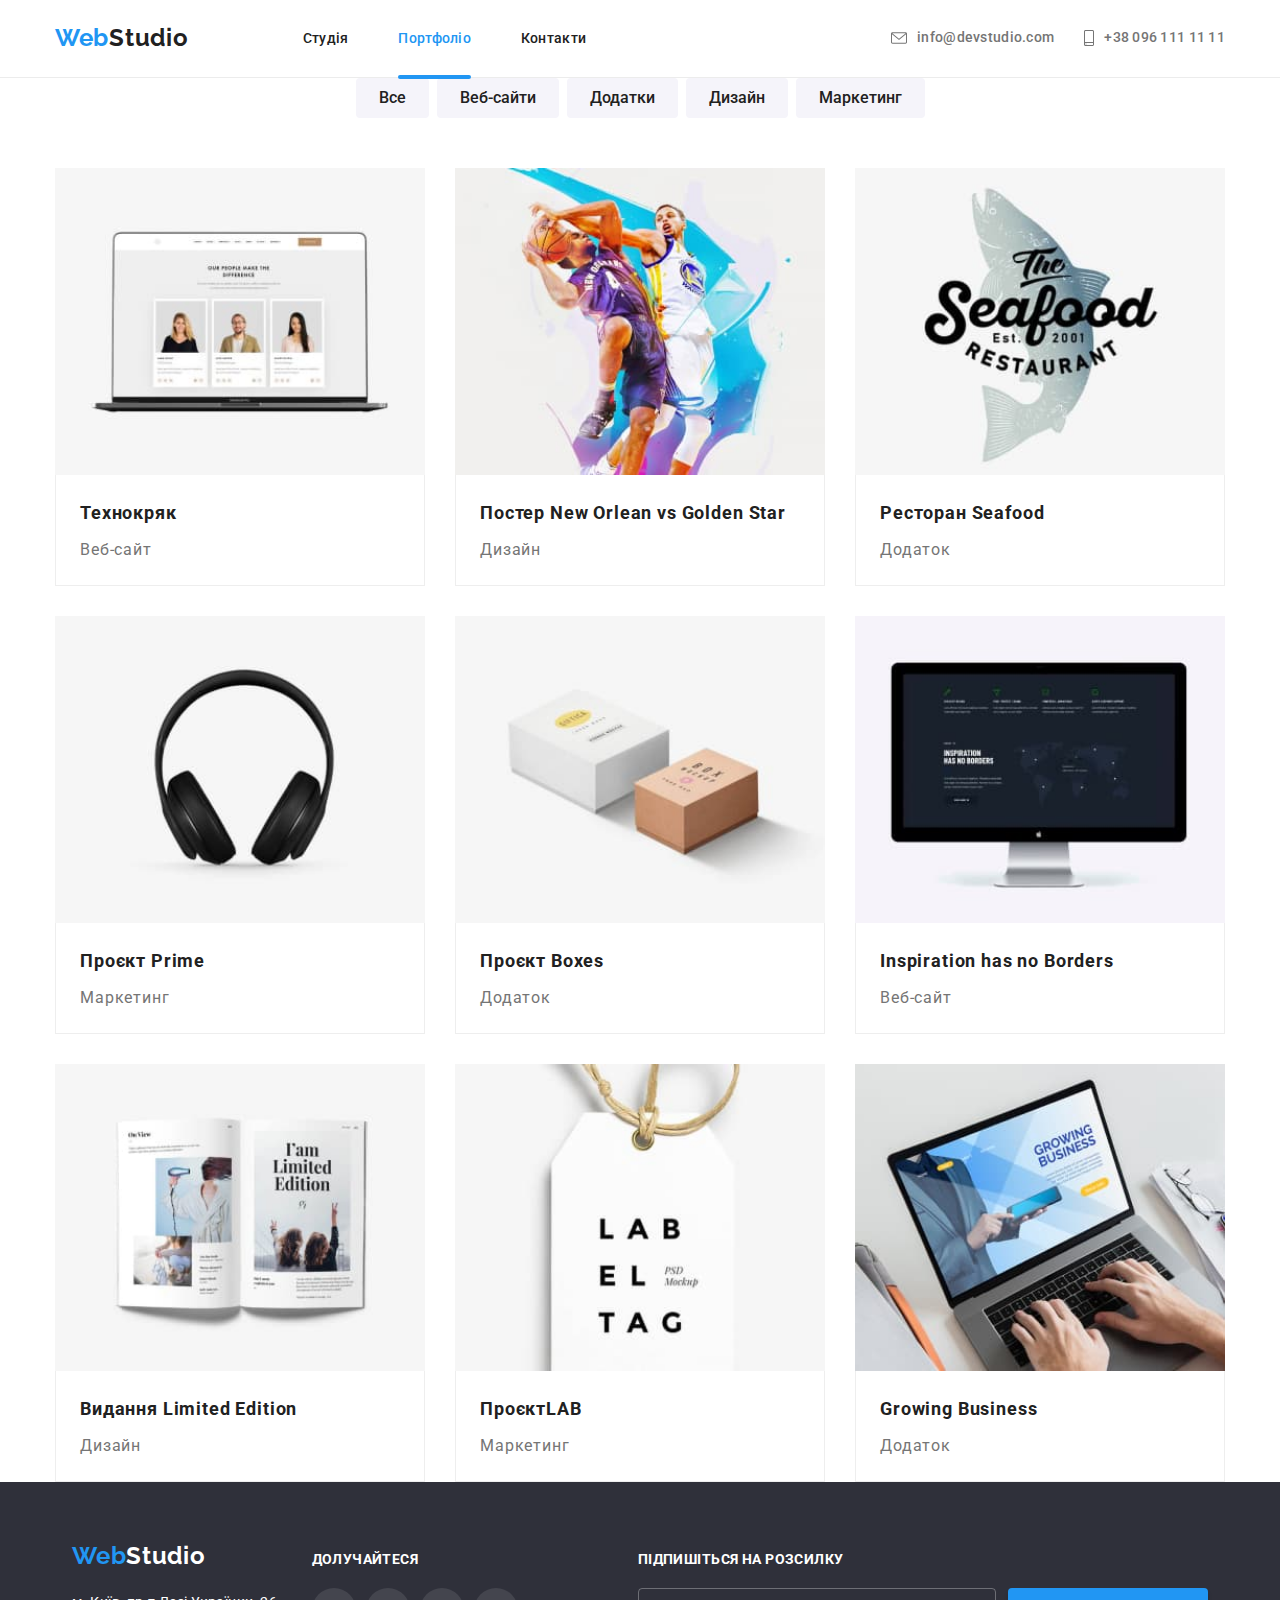
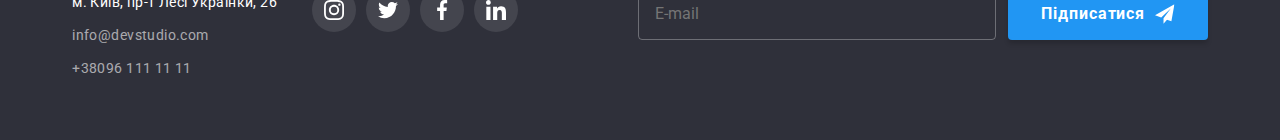
==== commit 168c3eff: "fix index final" ====
--- a/portfolio.html
+++ b/portfolio.html
@@ -103,6 +103,7 @@
             </ul>
             <ul class="list-works">
                 <li class="list-works__items">
+                    <a href="" class="card-href">
                     <div class="thumb">
                     <img srcset="./images/texno-354.jpg 1x, ./images/texno-370.jpg 1x, ./images/texno-450.jpg 1x, ./images/texno-708@2x.jpg 2x, ./images/texno-740@2x.jpg 2x, ./images/texno-900@2x.jpg 2x"
                       src="images/texno-450.jpg"
@@ -116,8 +117,10 @@
                         <h3 class="list-works__title">Технокряк</h3>
                         <p class="list-works__text">Веб-сайт</p>
                     </div>
-                </li>
-                <li class="list-works__items">
+                    </a>
+                </li>
+                <li class="list-works__items">
+                    <a href="" class="card-href">
                     <div class="thumb">
                     <img srcset="./images/poster-354.jpg 1x, ./images/poster-370.jpg 1x, ./images/poster-450.jpg 1x, ./images/poster-708@2x.jpg 2x, ./images/poster-740@2x.jpg 2x, ./images/poster-900@2x.jpg 2x"
                      src="images/poster-450.jpg"
@@ -131,8 +134,10 @@
                         <h3 class="list-works__title">Постер <span lang="en">New Orlean vs Golden Star</h3>
                         <p class="list-works__text">Дизайн</p>
                     </div> 
-                </li>
-                <li class="list-works__items">
+                    </a>
+                </li>
+                <li class="list-works__items">
+                    <a href="" class="card-href">
                     <div class="thumb">
                     <img srcset="./images/restaurant-354.jpg 1x, ./images/restaurant-370.jpg 1x, ./images/restaurant-450.jpg 1x, ./images/restaurant-708@2x.jpg 2x, ./images/restaurant-740@2x.jpg 2x, ./images/restaurant-900@2x.jpg 2x"
                      src="images/restaurant-450.jpg"
@@ -146,8 +151,10 @@
                         <h3 class="list-works__title">Ресторан <span lang="en">Seafood</span></h3>
                         <p class="list-works__text">Додаток</p>
                     </div>
-                </li>
-                <li class="list-works__items">
+                    </a>
+                </li>
+                <li class="list-works__items">
+                    <a href="" class="card-href">
                     <div class="thumb">
                     <img  srcset="./images/prime-354.jpg 1x, ./images/prime-370.jpg 1x, ./images/prime-450.jpg 1x, ./images/prime-708@2x.jpg 2x, ./images/prime-740@2x.jpg 2x, ./images/prime-900@2x.jpg 2x"
                     src="images/prime-450.jpg"
@@ -161,8 +168,10 @@
                         <h3 class="list-works__title">Проєкт <span lang="en">Prime</span></h3>
                         <p class="list-works__text">Маркетинг</p>
                     </div>
-                </li>
-                <li class="list-works__items">
+                    </a>
+                </li>
+                <li class="list-works__items">
+                    <a href="" class="card-href">
                     <div class="thumb">
                     <img srcset="./images/boxes-354.jpg 1x, ./images/boxes-370.jpg 1x, ./images/boxes-450.jpg 1x, ./images/boxes-708@2x.jpg 2x, ./images/boxes-740@2x.jpg 2x, ./images/boxes-900@2x.jpg 2x"
                      src="images/boxes-450.jpg" 
@@ -176,8 +185,10 @@
                         <h3 class="list-works__title">Проєкт <span lang="en">Boxes</span></h3>
                         <p class="list-works__text">Додаток</p>
                     </div>
-                </li>
-                <li class="list-works__items">
+                    </a>
+                </li>
+                <li class="list-works__items">
+                    <a href="" class="card-href">
                     <div class="thumb">
                     <img srcset="./images/inspiration-354.jpg 1x, ./images/inspiration-370.jpg 1x, ./images/inspiration-450.jpg 1x, ./images/inspiration-708@2x.jpg 2x, ./images/inspiration-740@2x.jpg 2x, ./images/inspiration-900@2x.jpg 2x"
                      src="images/inspiration-450.jpg" 
@@ -191,8 +202,10 @@
                         <h3 class="list-works__title" lang="en">Inspiration has no Borders</h3>
                         <p class="list-works__text">Веб-сайт</p>
                     </div>
-                </li>
-                <li class="list-works__items">
+                    </a>
+                </li>
+                <li class="list-works__items">
+                    <a href="" class="card-href">
                     <div class="thumb">
                     <img srcset="./images/book-354.jpg 1x, ./images/book-370.jpg 1x, ./images/book-450.jpg 1x, ./images/book-708@2x.jpg 2x, ./images/book-740@2x.jpg 2x, ./images/bool-900@2x.jpg 2x"
                      src="images/book-450.jpg" 
@@ -206,8 +219,10 @@
                         <h3 class="list-works__title">Видання<span lang="en"> Limited Edition</span></h3>
                         <p class="list-works__text">Дизайн</p>
                     </div>
-                </li>
-                <li class="list-works__items">
+                    </a>
+                </li>
+                <li class="list-works__items">
+                    <a href="" class="card-href">
                     <div class="thumb">
                     <img srcset="./images/lab-354.jpg 1x, ./images/lab-370.jpg 1x, ./images/lab-450.jpg 1x, ./images/lab-708@2x.jpg 2x, ./images/lab-740@2x.jpg 2x, ./images/lab-900@2x.jpg 2x"
                      src="images/lab-450.jpg"
@@ -221,8 +236,10 @@
                         <h3 class="list-works__title">Проєкт<span lang="en">LAB</span></h3>
                         <p class="list-works__text">Маркетинг</p>
                     </div>
-                </li>
-                <li class="list-works__items">
+                    </a>
+                </li>
+                <li class="list-works__items">
+                    <a href="" class="card-href">
                     <div class="thumb">
                     <img srcset="./images/growing-354.jpg 1x, ./images/growing-370.jpg 1x, ./images/growing-450.jpg 1x, ./images/growing-708@2x.jpg 2x, ./images/growing-740@2x.jpg 2x, ./images/growing-900@2x.jpg 2x"
                      src="images/growing-450.jpg"
@@ -234,70 +251,77 @@
                     </div>
                     <div class="list-works__container">
                         <h3 class="list-works__title" lang="en">Growing Business</h3>
-                        <p class="list-works__text">Приложение</p>
-                    </div>
+                        <p class="list-works__text">Додаток</p>
+                    </div>
+                    </a>
                 </li>
             </ul>
             </div>
         </section>
     </main>
     <footer class="footer">
-    <div class="container footer__container">
+    <div class="footer__wrap container">
     <div class="footer__container-address">
         <a href="./index.html" class=" logo logo__footer"><span class="logo__text">Web</span>Studio</a>
         <address class="address">
-            <p class="address__text">м. Київ, пр-т Лесі Українки, 26</p>
-            <a href="mailto:info@example.com" class="address__link">info@example.com</a> <br />
-            <a href="tel:+380991111111" class="address__link">+38 099 111 11 11</a>
-        </address>
+            <ul class="address-list">
+              <li class="address-list__item"><p>м. Київ, пр-т Лесі Українки, 26</p></li>
+              <li class="address-list__item">
+                <a class="address-list__link" href="mailto:info@devstudio.com"
+                  >info@devstudio.com</a
+                >
+              </li>
+              <li class="address-list__item">
+                <a class="address-list__link" href="tel:+380961111111">+38096 111 11 11</a>
+              </li>
+            </ul>
+          </address>
     </div>
-    <div class="footer__container-social-network">
-        <p class="footer__text-invitations">Долучайтеся</p>
-        <ul class="footer__list">
-            <li class="footer__items">
-                <a class="footer__link" href="">
-                    <svg class="footer__social-network-icon">
-                        <use href="./images/icons.svg#instagram"></use>
-                    </svg>
-                </a>
-            </li>
-            <li class="footer__items">
-                <a class="footer__link" href="">
-                    <svg class="footer__social-network-icon">
-                        <use href="./images/icons.svg#twitter"></use>
-                    </svg>
-                </a> 
-            </li>
-            <li class="footer__items">
-                <a class="footer__link" href="">
-                    <svg class="footer__social-network-icon">
-                        <use href="./images/icons.svg#facebook"></use>
-                    </svg>
-                </a> 
-            </li>
-            <li class="footer__items">
-                <a class="footer__link" href="">
-                    <svg class="footer__social-network-icon">
-                        <use href="./images/icons.svg#linkedin"></use>
-                    </svg>
-                </a> 
-            </li>
-        </ul>
-    </div>
-    <form class="form-footer">
-        <div class="form-footer__field">
-        <label class="form-footer__label">Підпишіться на розсилку
-            <input class="form-footer__input" type="email" name="email" placeholder="E-mail" autocomplete="email">
-        </label>
-        </div>
-        <button class="button-footer" type="submit">Підписатися
-            <svg class="button-footer-icon" width="24" height="24">
+   <div class="welcome">
+          <p class="welcome__title">Долучайтеся</p>
+          <ul class="social-net">
+            <li class="social-net__item">
+              <a class="social-net__link social-net__link--footer" href="#"
+                ><svg class="social-net__icon social-net__icon--footer" width="20" height="20">
+                  <use href="./images/icons.svg#instagram"></use></svg></a>
+            </li>
+            <li class="social-net__item">
+              <a class="social-net__link social-net__link--footer" href="#"
+                ><svg class="social-net__icon social-net__icon--footer" width="20" height="20">
+                  <use href="./images/icons.svg#twitter"></use></svg></a>
+            </li>
+            <li class="social-net__item">
+              <a class="social-net__link social-net__link--footer" href="#"
+                ><svg class="social-net__icon social-net__icon--footer" width="20" height="20">
+                  <use href="./images/icons.svg#facebook"></use></svg></a>
+            </li>
+            <li class="social-net__item">
+              <a class="social-net__link social-net__link--footer" href="#"
+                ><svg class="social-net__icon social-net__icon--footer" width="20" height="20">
+                  <use href="./images/icons.svg#linkedin"></use></svg></a>
+            </li>
+          </ul>
+        </div>
+        <div class="subscribe">
+          <b class="subscribe__title">Підпишіться на розсилку</b>
+          <form class="subscribe__form">
+            <input
+              class="subscribe__input"
+              type="email"
+              name="subscriber-email"
+              placeholder="E-mail"
+              required
+            />
+            <button class="main-button main-button--footer" type="submit">
+              Підписатися
+              <svg class="main-button__icon" width="24" height="24">
                 <use href="./images/icons.svg#icon-send"></use>
-            </svg>
-        </button>
-    </form>
-    </div>
-   </footer>
+              </svg>
+            </button>
+          </form>
+        </div>
+      </div>
+    </footer>
      <script src="./js/modal.js"></script>
      <script src="./js/mobile.js"></script>
 </body>
--- a/css/main.min.css
+++ b/css/main.min.css
@@ -1,2 +1,2 @@
-/*! modern-normalize v1.1.0 | MIT License | https://github.com/sindresorhus/modern-normalize */*,::before,::after{-webkit-box-sizing:border-box;box-sizing:border-box}html{line-height:1.15;-webkit-text-size-adjust:100%;-moz-tab-size:4;-o-tab-size:4;tab-size:4}body{margin:0;font-family:system-ui,-apple-system,"Segoe UI",Roboto,Helvetica,Arial,sans-serif,"Apple Color Emoji","Segoe UI Emoji"}hr{height:0;color:inherit}abbr[title]{-webkit-text-decoration:underline dotted;text-decoration:underline dotted}b,strong{font-weight:bolder}code,kbd,samp,pre{font-family:ui-monospace, SFMono-Regular, Consolas, 'Liberation Mono', Menlo, monospace;font-size:1em}small{font-size:80%}sub,sup{font-size:75%;line-height:0;position:relative;vertical-align:baseline}sub{bottom:-0.25em}sup{top:-0.5em}table{text-indent:0;border-color:inherit}button,input,optgroup,select,textarea{font-family:inherit;font-size:100%;line-height:1.15;margin:0}button,select{text-transform:none}button,[type='button'],[type='reset'],[type='submit']{-webkit-appearance:button}::-moz-focus-inner{border-style:none;padding:0}:-moz-focusring{outline:1px dotted ButtonText}:-moz-ui-invalid{box-shadow:none}legend{padding:0}progress{vertical-align:baseline}::-webkit-inner-spin-button,::-webkit-outer-spin-button{height:auto}[type='search']{-webkit-appearance:textfield;outline-offset:-2px}::-webkit-search-decoration{-webkit-appearance:none}::-webkit-file-upload-button{-webkit-appearance:button;font:inherit}summary{display:list-item}h1,h2,h3,h4,h5,h6{margin:0;padding:0;color:#212121}ul{padding:0;margin:0;list-style:none}p{margin:0;padding:0}img{display:block;width:450px}@media screen and (min-width: 768px){img{width:354px}}@media screen and (min-width: 1200px){img{width:270px}}input{padding:0;margin:0}button{cursor:pointer;border:none}.container,.task-container{width:1200px;padding-left:15px;padding-right:15px;margin-left:auto;margin-right:auto}.headlines{margin-bottom:50px;font-weight:700;font-size:36px;line-height:1.16;text-align:center;letter-spacing:0.03em}.hide{width:1px;height:1px;overflow:hidden;opacity:0;margin-top:-1px}body{font-family:'Roboto', sans-serif;font-size:12px;letter-spacing:0.03em;background-color:#fff;color:#757575}@media screen and (min-width: 1200px){body{font-size:14px;line-height:24px}}.container{width:480px;padding-left:15px;padding-right:15px;margin-left:auto;margin-right:auto}@media screen and (min-width: 480px){.container{width:480px}}@media screen and (min-width: 768px){.container{width:768px}}@media screen and (min-width: 1200px){.container{width:1200px}}@media screen and (max-width: 767px){.menu-container{display:none;position:fixed;left:0;top:0;width:100vw;height:100vh;background-color:#fff;overflow-y:scroll;z-index:2}.menu-container.is-open{display:-webkit-box;display:-ms-flexbox;display:flex}}@media screen and (max-width: 767px){.menu-container-two{position:relative;width:480px;padding-top:48px;padding-right:83px;padding-bottom:48px;padding-left:40px;height:100%;display:-webkit-box;display:-ms-flexbox;display:flex;-webkit-box-orient:vertical;-webkit-box-direction:normal;-ms-flex-direction:column;flex-direction:column;-webkit-box-pack:justify;-ms-flex-pack:justify;justify-content:space-between;margin-left:auto;margin-right:auto}}@media screen and (min-width: 768px){.menu-container-two{display:-webkit-box;display:-ms-flexbox;display:flex;-webkit-box-pack:center;-ms-flex-pack:center;justify-content:center;-webkit-box-align:center;-ms-flex-align:center;align-items:center}}.menu-container__button{position:absolute;top:8px;right:15px;width:40px;height:40px;margin-left:auto;padding:0;background-color:#fff;border:1px solid transparent}@media screen and (min-width: 768px){.menu-container__button{display:none}}.header{border-bottom:1px solid #ECECEC}.header__container{display:-webkit-box;display:-ms-flexbox;display:flex;-webkit-box-pack:justify;-ms-flex-pack:justify;justify-content:space-between;-webkit-box-align:center;-ms-flex-align:center;align-items:center;padding-top:16px;padding-bottom:16px}@media screen and (min-width: 768px){.header__container{padding-top:21px;padding-bottom:21px}}@media screen and (min-width: 1200px){.header__container{-webkit-box-pack:start;-ms-flex-pack:start;justify-content:start;padding-top:24px;padding-bottom:25px}}.header__button{width:40px;height:40px;padding:0;margin-left:auto;background-color:#fff;border:1px solid transparent}@media screen and (min-width: 768px){.header__button{display:none}}.header__button:hover .header__icon-close,.header__button:focus .header__icon-close{fill:#2196F3}.header__button .header__icon-close{display:none}.header__button.is-open .header__icon-close{display:block}.header__button:hover .header__icon-open,.header__button:focus .header__icon-open{fill:#2196F3}.header__button.is-open .header__icon-open{display:none;width:40px;height:40px}@media screen and (max-width: 767px){.header__nav{margin-bottom:302px}}@media screen and (min-width: 768px){.list-nav{display:-webkit-box;display:-ms-flexbox;display:flex;-webkit-box-pack:center;-ms-flex-pack:center;justify-content:center;-webkit-box-align:center;-ms-flex-align:center;align-items:center}}@media screen and (min-width: 1200px){.list-nav{margin-left:93px}}@media screen and (max-width: 767px){.list-nav__items:not(:last-child){margin-bottom:32px}}@media screen and (min-width: 768px){.list-nav__items:not(:first-child){margin-left:50px}}.list-nav__link{display:inline-block;font-weight:500;font-size:40px;line-height:1.17;letter-spacing:0.02em;text-decoration:none;color:#212121;-webkit-transition:color;transition:color;-webkit-transition-duration:250ms;transition-duration:250ms;-webkit-transition-timing-function:0.4,0,0.2,1;transition-timing-function:0.4,0,0.2,1}.list-nav__link:hover,.list-nav__link:focus{color:#2196F3}@media screen and (min-width: 768px){.list-nav__link{font-size:14px;line-height:1.14}}.list-nav__link--active{color:#2196F3}@media screen and (min-width: 768px){.list-nav__link--active{position:relative}.list-nav__link--active::after{content:" ";position:absolute;left:0;bottom:0;width:100%;height:4px;border-radius:2px;background-color:#2196F3;-webkit-transform:translateY(34px);transform:translateY(34px)}}@media screen and (min-width: 1200px){.list-nav__link--active::after{-webkit-transform:translateY(32px);transform:translateY(32px)}}@media screen and (max-width: 767px){.header__container-links{display:-webkit-box;display:-ms-flexbox;display:flex;-ms-flex-wrap:wrap;flex-wrap:wrap;-webkit-box-orient:vertical;-webkit-box-direction:reverse;-ms-flex-direction:column-reverse;flex-direction:column-reverse;margin-bottom:64px}}@media screen and (min-width: 768px){.header__container-links{margin-left:84px}}@media screen and (min-width: 1200px){.header__container-links{display:-webkit-box;display:-ms-flexbox;display:flex;-webkit-box-pack:center;-ms-flex-pack:center;justify-content:center;-webkit-box-align:center;-ms-flex-align:center;align-items:center;margin-left:305px}}.header__link{display:block;font-weight:500;letter-spacing:0.02em;text-decoration:none}@media screen and (min-width: 768px){.header__link:hover,.header__link:focus{color:#2196F3}}.header__link-tel{font-size:34px;line-height:1.17;color:#2196F3}@media screen and (max-width: 767px){.header__link-tel{margin-bottom:32px}}@media screen and (min-width: 768px){.header__link-tel{display:-webkit-box;display:-ms-flexbox;display:flex;-webkit-box-align:center;-ms-flex-align:center;align-items:center;font-size:12px;line-height:1.16;color:#757575}}@media screen and (min-width: 1200px){.header__link-tel{font-size:14px;line-height:1.14;margin-left:30px}}.header__link-email{font-size:24px;line-height:1.16;color:#757575}@media screen and (min-width: 768px){.header__link-email{display:-webkit-box;display:-ms-flexbox;display:flex;-webkit-box-pack:center;-ms-flex-pack:center;justify-content:center;-webkit-box-align:center;-ms-flex-align:center;align-items:center;font-size:12px;margin-bottom:10px}}@media screen and (min-width: 1200px){.header__link-email{font-size:14px;line-height:1.14;margin-bottom:0}}.header__icon{display:none}@media screen and (min-width: 768px){.header__icon{display:inline-block;margin-right:10px;fill:currentColor}}.header__social-networks{display:-webkit-box;display:-ms-flexbox;display:flex}@media screen and (min-width: 768px){.header__social-networks{display:none}}.header__items:not(:last-child){padding-right:10px;border-right:1px solid rgba(33,33,33,0.2)}.header__items:not(:first-child){margin-left:10px}.header__social-link{font-weight:500;font-size:18px;line-height:1.22;letter-spacing:0.02em;color:#2196F3;text-decoration:none}.logo{display:block;font-family:"Raleway",sans-serif;font-weight:700;font-size:24px;line-height:1.16;letter-spacing:0.03em;text-decoration:none;color:#212121}.logo__text{color:#2196F3}.logo__footer{margin-left:auto;margin-right:auto;margin-bottom:20px;color:#fff}.hero{margin-right:auto;margin-left:auto;background-image:-webkit-gradient(linear, left top, right top, from(rgba(47,48,58,0.4)), to(rgba(47,48,58,0.4))),url("../images/hero480.jpg");background-image:linear-gradient(to right, rgba(47,48,58,0.4), rgba(47,48,58,0.4)),url("../images/hero480.jpg");background-size:contain;background-repeat:no-repeat;background-position:center}@media screen and (min-width: 768px){.hero{background-image:-webkit-gradient(linear, left top, right top, from(rgba(47,48,58,0.4)), to(rgba(47,48,58,0.4))),url("../images/hero768.jpg");background-image:linear-gradient(to right, rgba(47,48,58,0.4), rgba(47,48,58,0.4)),url("../images/hero768.jpg")}}@media screen and (min-width: 1200px){.hero{background-image:-webkit-gradient(linear, left top, right top, from(rgba(47,48,58,0.4)), to(rgba(47,48,58,0.4))),url("../images/hero1600.jpg");background-image:linear-gradient(to right, rgba(47,48,58,0.4), rgba(47,48,58,0.4)),url("../images/hero1600.jpg");background-size:cover}}.hero-container{width:480px;height:400px;padding-top:118px;padding-bottom:118px;text-align:center}@media screen and (min-width: 768px){.hero-container{width:768px}}@media screen and (min-width: 1200px){.hero-container{width:1200px;height:600px;padding-top:200px;padding-bottom:200px}}.hero-title{margin-left:auto;margin-right:auto;margin-bottom:30px;width:380px;font-weight:900;font-size:26px;line-height:42px;text-align:center;letter-spacing:0.06em;text-transform:uppercase;color:#fff}@media screen and (min-width: 1200px){.hero-title{width:696px;font-size:44px;line-height:1.36}}.hero-btn{padding:10px 32px;color:#fff;background-color:#2196F3;-webkit-box-shadow:0px 4px 4px rgba(0,0,0,0.15);box-shadow:0px 4px 4px rgba(0,0,0,0.15);border-radius:4px;font-weight:bold;font-size:16px;line-height:calc(30 / 16);letter-spacing:0.06em;cursor:pointer;-webkit-transition-property:background-color;transition-property:background-color;-webkit-transition-duration:250ms;transition-duration:250ms;-webkit-transition-timing-function:0.4,0,0.2,1;transition-timing-function:0.4,0,0.2,1}.hero-btn:focus,.hero-btn:hover{background-color:#188CE8}.backdrop{position:fixed;left:0;top:0;width:100%;height:100%;background-color:rgba(0,0,0,0.2);opacity:1;-webkit-transition:opacity;transition:opacity;-webkit-transition-duration:250ms;transition-duration:250ms;-webkit-transition-timing-function:0.4,0,0.2,1;transition-timing-function:0.4,0,0.2,1;z-index:1}.backdrop__is-hidden{opacity:0;pointer-events:none}.modal{position:absolute;top:50%;left:50%;width:450px;height:609px;padding:40px;background-color:#fff;-webkit-box-shadow:0px 1px 3px rgba(0,0,0,0.12),0px 1px 1px rgba(0,0,0,0.14),0px 2px 1px rgba(0,0,0,0.2);box-shadow:0px 1px 3px rgba(0,0,0,0.12),0px 1px 1px rgba(0,0,0,0.14),0px 2px 1px rgba(0,0,0,0.2);border-radius:4px;-webkit-transform:translate(-50%, -50%) scale(1);transform:translate(-50%, -50%) scale(1);-webkit-transition:-webkit-transform;transition:-webkit-transform;transition:transform;transition:transform, -webkit-transform;-webkit-transition-duration:250ms;transition-duration:250ms;-webkit-transition-timing-function:0.4,0,0.2,1;transition-timing-function:0.4,0,0.2,1;z-index:20}.backdrop__is-hidden .modal{-webkit-transform:translate(-50%, -50%) scale(1.2);transform:translate(-50%, -50%) scale(1.2)}@media screen and (min-width: 1200px){.modal{width:528px}}.button-modal-close{position:absolute;display:-webkit-box;display:-ms-flexbox;display:flex;-webkit-box-pack:center;-ms-flex-pack:center;justify-content:center;-webkit-box-align:center;-ms-flex-align:center;align-items:center;padding:6px;top:11px;right:12px;width:30px;height:30px;border-radius:50%;background-color:#fff;border:1px solid rgba(0,0,0,0.1);cursor:pointer}.button-modal-close__icon{position:absolute;display:inline-block;width:18px;height:18px;margin:0;padding:0;fill:#000;-webkit-transition:fill;transition:fill;-webkit-transition-duration:250ms;transition-duration:250ms;-webkit-transition-timing-function:0.4,0,0.2,1;transition-timing-function:0.4,0,0.2,1}.button-modal-close:hover .button-modal-close__icon,.button-modal-close:focus .button-modal-close__icon{fill:#2196F3}.form{display:-webkit-box;display:-ms-flexbox;display:flex;-webkit-box-orient:vertical;-webkit-box-direction:normal;-ms-flex-direction:column;flex-direction:column;-webkit-box-align:center;-ms-flex-align:center;align-items:center;width:370px;text-align:left;padding:0}@media screen and (min-width: 1200px){.form{width:448px}}.form-title{font-weight:700;font-size:20px;line-height:1.15;text-align:center;color:#212121;margin-bottom:12px}.form-group-field{width:100%;font-size:16px;line-height:1.125;margin-bottom:20px}.form-label{display:block;font-size:12px;line-height:1.17;letter-spacing:0.01em;color:#757575;padding:0;margin-bottom:4px}.form-field{position:relative;width:100%;margin-bottom:10px}.input-icon{position:absolute;left:12px;top:50%;-webkit-transform:translateY(-50%);transform:translateY(-50%);width:18px;height:18px;fill:#212121;-webkit-transition:fill;transition:fill;-webkit-transition-duration:250ms;transition-duration:250ms;-webkit-transition-timing-function:0.4,0,0.2,1;transition-timing-function:0.4,0,0.2,1}.form-input{width:100%;min-height:40px;border:1px solid rgba(33,33,33,0.2);border-radius:4px;padding-left:42px;color:#757575;-webkit-transition-property:border;transition-property:border;-webkit-transition-duration:250ms;transition-duration:250ms;-webkit-transition-timing-function:0.4,0,0.2,1;transition-timing-function:0.4,0,0.2,1;outline:none}.form-textarea{display:block;width:100%;min-height:120px;border:1px solid rgba(33,33,33,0.2);border-radius:4px;padding:12px 16px;color:var(--secondary-color);margin:0;resize:none;outline:none;-webkit-transition-property:border;transition-property:border;-webkit-transition-duration:250ms;transition-duration:250ms;-webkit-transition-timing-function:0.4,0,0.2,1;transition-timing-function:0.4,0,0.2,1}.form-textarea:focus-within{border:1px solid #2196F3}.form-field:focus-within>.input-icon{fill:#2196F3}.form-input:focus-within{border:1px solid #2196f3}.form-textarea::-webkit-input-placeholder{color:rgba(117,117,117,0.5)}.form-textarea:-ms-input-placeholder{color:rgba(117,117,117,0.5)}.form-textarea::-ms-input-placeholder{color:rgba(117,117,117,0.5)}.form-textarea::placeholder{color:rgba(117,117,117,0.5)}.form-agreement-label{position:relative;display:-webkit-box;display:-ms-flexbox;display:flex;-webkit-box-align:center;-ms-flex-align:center;align-items:center;margin-bottom:30px;padding-left:24px;line-height:1.71;letter-spacing:0.03em;color:#757575}.form-agreement-link{color:#2196F3;text-decoration:underline}.form-agreement-icon-check{position:absolute;left:0;top:50%;-webkit-transform:translateY(-50%);transform:translateY(-50%);width:16px;height:15px;opacity:1;-webkit-transition:opacity;transition:opacity;-webkit-transition-duration:250ms;transition-duration:250ms;-webkit-transition-timing-function:0.4,0,0.2,1;transition-timing-function:0.4,0,0.2,1}.form-agreement-icon-checked{position:absolute;left:0;top:50%;-webkit-transform:translateY(-50%);transform:translateY(-50%);width:16px;height:15px;opacity:0;fill:#2196F3;-webkit-transition:opacity;transition:opacity;-webkit-transition-duration:250ms;transition-duration:250ms;-webkit-transition-timing-function:0.4,0,0.2,1;transition-timing-function:0.4,0,0.2,1}.checkbox:checked ~ .form-agreement-icon-check{opacity:0}.checkbox:checked ~ .form-agreement-icon-checked{opacity:1}.form-submit-btn{display:-webkit-box;display:-ms-flexbox;display:flex;-webkit-box-align:center;-ms-flex-align:center;align-items:center;-webkit-box-pack:center;-ms-flex-pack:center;justify-content:center;width:200px;height:50px;padding:0;font-weight:700;font-size:16px;line-height:1.875;letter-spacing:0.06em;color:#fff;-webkit-box-shadow:0px 4px 4px rgba(0,0,0,0.15);box-shadow:0px 4px 4px rgba(0,0,0,0.15);background-color:#2196F3;border:none;border-radius:4px;cursor:pointer;-webkit-transition:background-color;transition:background-color;-webkit-transition-duration:250ms;transition-duration:250ms;-webkit-transition-timing-function:0.4,0,0.2,1;transition-timing-function:0.4,0,0.2,1}.form-submit-btn:hover{background-color:#188CE8}.advantege-section{padding-top:60px;padding-bottom:60px}@media screen and (min-width: 1200px){.advantege-section{padding-top:94px;padding-bottom:94px}}.advantage-list{display:-webkit-box;display:-ms-flexbox;display:flex;-ms-flex-wrap:wrap;flex-wrap:wrap}@media screen and (min-width: 768px) and (max-width: 1199px){.advantage-list{margin:-15px}}.advantage-titles{margin-bottom:10px;font-weight:700;font-size:14px;line-height:1.14;letter-spacing:0.03em;text-transform:uppercase}@media screen and (min-width: 480px) and (max-width: 767px){.advantage-titles{text-align:center}}.advantege-icon{display:-webkit-box;display:-ms-flexbox;display:flex;-webkit-box-pack:center;-ms-flex-pack:center;justify-content:center;-webkit-box-align:center;-ms-flex-align:center;align-items:center;margin-bottom:30px;width:450px;height:120px;border-radius:4px;background-color:#F5F4FA}@media screen and (min-width: 768px){.advantege-icon{width:354px}}@media screen and (min-width: 1200px){.advantege-icon{width:270px}}@media screen and (max-width: 767px){.advantage-item:not(:last-child){margin-bottom:30px}}@media screen and (min-width: 768px) and (max-width: 1199px){.advantage-item{margin:15px;width:354px}}@media screen and (min-width: 1200px){.advantage-item{width:270px}.advantage-item:not(:first-child){margin-left:30px}}.advantage-explanations{font-size:14px;line-height:calc(24 / 14);letter-spacing:0.03em;color:#757575}.task-section{display:none}@media screen and (min-width: 1200px){.task-section{display:block;padding-top:0}}.task-list{display:-webkit-box;display:-ms-flexbox;display:flex}.task-item{position:relative;margin-right:30px}.task-item:last-child{margin-right:0px}.img-task{width:370px}.task-name-thumb{display:-webkit-box;display:-ms-flexbox;display:flex;-webkit-box-align:center;-ms-flex-align:center;align-items:center;-webkit-box-pack:center;-ms-flex-pack:center;justify-content:center;position:absolute;bottom:0;width:370px;height:70px;background:rgba(47,48,58,0.8)}.task-name{font-weight:bold;font-size:14px;line-height:calc(16 / 14);text-align:center;letter-spacing:0.03em;text-transform:uppercase;color:#fff}.section{padding-top:60px;padding-bottom:60px}@media screen and (min-width: 1200px){.section{padding-top:94px;padding-bottom:94px}}.team{background-color:#F5F4FA}.team__title{margin-bottom:30px;font-weight:700;font-size:28px;line-height:1.17;text-align:center}@media screen and (min-width: 1200px){.team__title{font-size:36px;line-height:1.16;margin-bottom:50px}}@media screen and (min-width: 768px) and (max-width: 1199px){.team__list{display:-webkit-box;display:-ms-flexbox;display:flex;-ms-flex-wrap:wrap;flex-wrap:wrap;margin:-15px}}@media screen and (min-width: 1200px){.team__list{display:-webkit-box;display:-ms-flexbox;display:flex}}.team__items{border-radius:0px 0px 4px 4px;-webkit-box-shadow:0px 1px 3px rgba(0,0,0,0.12),0px 1px 1px rgba(0,0,0,0.14),0px 2px 1px rgba(0,0,0,0.2);box-shadow:0px 1px 3px rgba(0,0,0,0.12),0px 1px 1px rgba(0,0,0,0.14),0px 2px 1px rgba(0,0,0,0.2)}@media screen and (max-width: 767px){.team__items{margin-bottom:30px}.team__items:last-child{margin-bottom:0}}@media screen and (min-width: 768px) and (max-width: 1199px){.team__items{margin:15px}}@media screen and (min-width: 1200px){.team__items{margin-left:30px}.team__items:first-child{margin-left:0}}.team__container-members{padding-top:30px;padding-bottom:24px;background-color:#fff}@media screen and (min-width: 1200px){.team__container-members{padding-bottom:30px}}.team__name{margin-bottom:10px;font-weight:500;font-size:16px;line-height:1.18;text-align:center}.team__text{margin-bottom:16px;font-size:16px;line-height:1.18;text-align:center}.social-networks{display:-webkit-box;display:-ms-flexbox;display:flex;-webkit-box-pack:center;-ms-flex-pack:center;justify-content:center}.social-networks__items{margin-left:10px}.social-networks__items:first-child{margin-left:0}.social-networks__link{display:inline-block;text-align:center;width:44px;height:44px;padding:12px;border-radius:50%;-webkit-transition:background-color, -webkit-transform;transition:background-color, -webkit-transform;transition:transform, background-color;transition:transform, background-color, -webkit-transform;-webkit-transition-duration:250ms;transition-duration:250ms;-webkit-transition-timing-function:0.4,0,0.2,1;transition-timing-function:0.4,0,0.2,1}.social-networks__items:hover .social-networks__link{background-color:#2196F3}.social-networks__link:focus{background-color:#2196F3}.social-networks__icon{fill:#AFB1B8;width:20px;height:20px;-webkit-transition:fill;transition:fill;-webkit-transition-duration:250ms;transition-duration:250ms;-webkit-transition-timing-function:0.4,0,0.2,1;transition-timing-function:0.4,0,0.2,1}.social-networks__items:hover .social-networks__icon{fill:#fff}.social-networks__link:focus .social-networks__icon{fill:#fff}@media screen and (max-width: 767px){.partners{padding-bottom:68px}}.partners__title{margin-bottom:30px;font-weight:700;font-size:28px;line-height:1.17;text-align:center}@media screen and (min-width: 1200px){.partners__title{font-size:36px;line-height:1.16;margin-bottom:50px}}.partners__list{display:-webkit-box;display:-ms-flexbox;display:flex}@media screen and (max-width: 1199px){.partners__list{-ms-flex-wrap:wrap;flex-wrap:wrap;margin:-15px}}@media screen and (max-width: 1199px){.partners__items{margin:15px}}@media screen and (min-width: 1200px){.partners__items{margin-left:30px}.partners__items:first-child{margin-left:0}}.partners__link{display:-webkit-box;display:-ms-flexbox;display:flex;-webkit-box-pack:center;-ms-flex-pack:center;justify-content:center;-webkit-box-align:center;-ms-flex-align:center;align-items:center;width:210px;height:92px;border:1px solid #AFB1B8;border-radius:4px;-webkit-transition:border;transition:border;-webkit-transition-duration:250ms;transition-duration:250ms;-webkit-transition-timing-function:0.4,0,0.2,1;transition-timing-function:0.4,0,0.2,1}.partners__items:hover .partners__link{border:1px solid #2196F3}.partners__link:focus{border:1px solid #2196F3}@media screen and (min-width: 768px){.partners__link{width:226px}}@media screen and (min-width: 1200px){.partners__link{width:170px}}.partners__icon{-webkit-transition:fill;transition:fill;-webkit-transition-duration:250ms;transition-duration:250ms;-webkit-transition-timing-function:0.4,0,0.2,1;transition-timing-function:0.4,0,0.2,1;fill:#AFB1B8}.partners__items:hover .partners__icon{fill:#2196F3}.partners__link:focus .partners__icon{fill:#2196F3}.footer{padding-top:60px;padding-bottom:60px;background-color:#2F303A}@media screen and (min-width: 768px){.footer__container{display:-webkit-box;display:-ms-flexbox;display:flex;-webkit-box-pack:center;-ms-flex-pack:center;justify-content:center}}@media screen and (max-width: 1199px){.footer__container{-ms-flex-wrap:wrap;flex-wrap:wrap}}@media screen and (min-width: 1200px){.footer__container{-webkit-box-align:center;-ms-flex-align:center;align-items:center}}.footer__container-address{width:232px}@media screen and (max-width: 767px){.footer__container-address{margin-left:auto;margin-right:auto}}@media screen and (max-width: 1199px){.footer__container-address{text-align:center}}.footer__container-social-network{width:206px}@media screen and (max-width: 767px){.footer__container-social-network{margin-left:auto;margin-right:auto;margin-bottom:60px}}@media screen and (min-width: 768px){.footer__container-social-network{margin-left:165px;margin-top:5px}}@media screen and (max-width: 1199px){.footer__container-social-network{text-align:center}}@media screen and (min-width: 1200px){.footer__container-social-network{margin-left:70px;margin-top:0}}.footer__text-invitations{margin-bottom:20px;font-weight:700;line-height:1.14;letter-spacing:0.03em;text-transform:uppercase;color:#fff}.footer__list{display:-webkit-box;display:-ms-flexbox;display:flex}.footer__items{margin-left:10px}.footer__items:first-child{margin-left:0}.footer__link{display:inline-block;text-align:center;padding:12px;width:44px;height:44px;border-radius:50%;background-color:rgba(255,255,255,0.1);-webkit-transition:background-color, -webkit-transform;transition:background-color, -webkit-transform;transition:transform, background-color;transition:transform, background-color, -webkit-transform;-webkit-transition-duration:250ms;transition-duration:250ms;-webkit-transition-timing-function:0.4,0,0.2,1;transition-timing-function:0.4,0,0.2,1}.footer__items:hover .footer__link{background-color:#2196F3}.footer__link:focus{background-color:#2196F3}.footer__social-network-icon{width:20px;height:20px;fill:#fff}@media screen and (max-width: 1199px){.form-footer{text-align:center}}@media screen and (min-width: 1200px){.form-footer{display:-webkit-box;display:-ms-flexbox;display:flex;width:570px;margin-left:93px}}@media screen and (max-width: 1199px){.form-footer__field{margin-bottom:20px}}.form-footer__label{display:block;font-weight:700;line-height:1.14;text-transform:uppercase;color:#fff}.form-footer__input{display:block;width:450px;height:50px;margin-top:20px;padding-left:16px;border:1px solid rgba(255,255,255,0.3);-webkit-filter:drop-shadow(0px 4px 4px rgba(0,0,0,0.15));filter:drop-shadow(0px 4px 4px rgba(0,0,0,0.15));border-radius:4px;background-color:#2F303A;color:#fff}@media screen and (min-width: 1200px){.form-footer__input{width:358px}}.button-footer{display:-webkit-box;display:-ms-flexbox;display:flex;-webkit-box-align:center;-ms-flex-align:center;align-items:center;-ms-flex-item-align:end;align-self:flex-end;width:200px;height:50px;margin-left:auto;margin-right:auto;padding-top:10px;padding-right:28px;padding-bottom:10px;padding-left:29px;font-weight:700;font-size:16px;line-height:1.87;letter-spacing:0.06em;background-color:#2196F3;-webkit-box-shadow:0px 4px 4px rgba(0,0,0,0.15);box-shadow:0px 4px 4px rgba(0,0,0,0.15);border:1px solid transparent;border-radius:4px;color:#fff;cursor:pointer;-webkit-transition:background-color;transition:background-color;-webkit-transition-duration:250ms;transition-duration:250ms;-webkit-transition-timing-function:0.4,0,0.2,1;transition-timing-function:0.4,0,0.2,1}.button-footer:hover,.button-footer:focus{background-color:#188CE8}@media screen and (min-width: 1200px){.button-footer{margin-right:0;margin-left:12px}}.button-footer-icon{margin-left:10px;fill:#fff}.address{width:232px}@media screen and (max-width: 1199px){.address{margin-bottom:60px}}.address__text{margin-bottom:9px;font-style:normal;line-height:1.71;color:#fff}.address__link{display:inline-block;margin-bottom:8px;font-style:normal;line-height:1.71;text-decoration:none;color:rgba(255,255,255,0.6);-webkit-transition:color;transition:color}.address__link .address{width:232px}@media screen and (max-width: 1199px){.address__link .address{margin-bottom:60px}}.address__link .address__text{margin-bottom:9px;font-style:normal;line-height:1.71;color:#fff}.address__link .address__link{display:inline-block;margin-bottom:8px;font-style:normal;line-height:1.71;text-decoration:none;color:rgba(255,255,255,0.6);-webkit-transition:color;transition:color;-webkit-transition-duration:250ms;transition-duration:250ms;-webkit-transition-timing-function:0.4,0,0.2,1;transition-timing-function:0.4,0,0.2,1}.address__link .address__link:last-child{margin-bottom:0}.address__link .address__link:hover,.address__link .address__link:focus{color:#2196F3}.address__link:last-child{margin-bottom:0}.address__link:hover,.address__link:focus{color:#2196F3}@media screen and (min-width: 768px){.list-works{display:-webkit-box;display:-ms-flexbox;display:flex;-ms-flex-wrap:wrap;flex-wrap:wrap;margin:-15px}}.list-works__items:hover{-webkit-box-shadow:0px 1px 1px rgba(0,0,0,0.12),0px 4px 4px rgba(0,0,0,0.06),1px 4px 6px rgba(0,0,0,0.16);box-shadow:0px 1px 1px rgba(0,0,0,0.12),0px 4px 4px rgba(0,0,0,0.06),1px 4px 6px rgba(0,0,0,0.16);-webkit-transition:-webkit-box-shadow;transition:-webkit-box-shadow;transition:box-shadow;transition:box-shadow, -webkit-box-shadow;-webkit-transition-duration:250ms;transition-duration:250ms;-webkit-transition-timing-function:0.4,0,0.2,1;transition-timing-function:0.4,0,0.2,1}@media screen and (max-width: 767px){.list-works__items:not(:last-child){margin-bottom:30px}}@media screen and (min-width: 768px){.list-works__items{margin:15px;width:354px}}@media screen and (min-width: 1200px){.list-works__items{width:370px}}@media screen and (min-width: 1200px){.img{width:370px}}@media screen and (min-width: 768px) and (max-width: 1199px){.list-works__container-texno{height:146.91px}}.list-works__container{padding:20px 24px;border-right:1px solid #eee;border-bottom:1px solid #eee;border-left:1px solid #eee;letter-spacing:0.06em}.list-works__title{margin-bottom:4px;font-weight:700;font-size:18px;line-height:2}.list-works__text{font-size:16px;line-height:1.87}.list-button{display:-webkit-box;display:-ms-flexbox;display:flex;margin-bottom:40px}@media screen and (max-width: 767px){.list-button{-ms-flex-wrap:wrap;flex-wrap:wrap}}@media screen and (min-width: 768px){.list-button{-webkit-box-pack:center;-ms-flex-pack:center;justify-content:center;margin-bottom:30px}}@media screen and (min-width: 1200px){.list-button{margin-bottom:50px}}.list-button__items{margin-left:9px}.list-button__items:first-child{margin-left:0}@media screen and (max-width: 767px){.list-button__items:nth-child(4){margin-left:0}.list-button__items:nth-child(-n+3){margin-bottom:15px}}@media screen and (min-width: 768px){.list-button__items{margin-left:8px}}.list-button__button{padding:6px 22px;text-align:center;font-family:'Roboto', sans-serif;font-weight:500;font-size:16px;line-height:1.62;background-color:#F5F4FA;color:#212121;border-radius:4px;border:1px solid transparent;cursor:pointer;-webkit-transition:background-color, -webkit-box-shadow;transition:background-color, -webkit-box-shadow;transition:background-color, box-shadow;transition:background-color, box-shadow, -webkit-box-shadow;-webkit-transition-duration:250ms;transition-duration:250ms;-webkit-transition-timing-function:0.4,0,0.2,1;transition-timing-function:0.4,0,0.2,1}.list-button__button:hover,.list-button__button:focus{background-color:#2196F3;color:#fff;-webkit-box-shadow:0px 3px 1px rgba(0,0,0,0.1),0px 1px 2px rgba(0,0,0,0.08),0px 2px 2px rgba(0,0,0,0.12);box-shadow:0px 3px 1px rgba(0,0,0,0.1),0px 1px 2px rgba(0,0,0,0.08),0px 2px 2px rgba(0,0,0,0.12)}.thumb{position:relative;overflow:hidden}.thumb::before{content:"";position:absolute;top:0;left:0;width:100%;height:100%;background-color:#2196F3;-webkit-transform:translateY(101%);transform:translateY(101%);-webkit-transition:-webkit-transform;transition:-webkit-transform;transition:transform;transition:transform, -webkit-transform;-webkit-transition-duration:250ms;transition-duration:250ms;-webkit-transition-timing-function:0.4,0,0.2,1;transition-timing-function:0.4,0,0.2,1}.thumb:hover::before,.thumb:focus::before{-webkit-transform:translateY(0);transform:translateY(0)}.overlay{position:absolute;display:-webkit-box;display:-ms-flexbox;display:flex;-webkit-box-pack:center;-ms-flex-pack:center;justify-content:center;-webkit-box-align:center;-ms-flex-align:center;align-items:center;width:100%;height:100%;top:0;left:0;-webkit-transform:translateY(100%);transform:translateY(100%);-webkit-transition:-webkit-transform;transition:-webkit-transform;transition:transform;transition:transform, -webkit-transform;-webkit-transition-duration:250ms;transition-duration:250ms;-webkit-transition-timing-function:0.4,0,0.2,1;transition-timing-function:0.4,0,0.2,1}.thumb:hover .overlay{-webkit-transform:translateY(0);transform:translateY(0)}.overlay__text{width:322px;font-size:18px;line-height:1.55;color:#FFFFFF}
+/*! modern-normalize v1.1.0 | MIT License | https://github.com/sindresorhus/modern-normalize */*,::before,::after{-webkit-box-sizing:border-box;box-sizing:border-box}html{line-height:1.15;-webkit-text-size-adjust:100%;-moz-tab-size:4;-o-tab-size:4;tab-size:4}body{margin:0;font-family:system-ui,-apple-system,"Segoe UI",Roboto,Helvetica,Arial,sans-serif,"Apple Color Emoji","Segoe UI Emoji"}hr{height:0;color:inherit}abbr[title]{-webkit-text-decoration:underline dotted;text-decoration:underline dotted}b,strong{font-weight:bolder}code,kbd,samp,pre{font-family:ui-monospace, SFMono-Regular, Consolas, 'Liberation Mono', Menlo, monospace;font-size:1em}small{font-size:80%}sub,sup{font-size:75%;line-height:0;position:relative;vertical-align:baseline}sub{bottom:-0.25em}sup{top:-0.5em}table{text-indent:0;border-color:inherit}button,input,optgroup,select,textarea{font-family:inherit;font-size:100%;line-height:1.15;margin:0}button,select{text-transform:none}button,[type='button'],[type='reset'],[type='submit']{-webkit-appearance:button}::-moz-focus-inner{border-style:none;padding:0}:-moz-focusring{outline:1px dotted ButtonText}:-moz-ui-invalid{box-shadow:none}legend{padding:0}progress{vertical-align:baseline}::-webkit-inner-spin-button,::-webkit-outer-spin-button{height:auto}[type='search']{-webkit-appearance:textfield;outline-offset:-2px}::-webkit-search-decoration{-webkit-appearance:none}::-webkit-file-upload-button{-webkit-appearance:button;font:inherit}summary{display:list-item}h1,h2,h3,h4,h5,h6{margin:0;padding:0;color:#212121}ul{padding:0;margin:0;list-style:none}p{margin:0;padding:0}img{display:block;width:450px}@media screen and (min-width: 768px){img{width:354px}}@media screen and (min-width: 1200px){img{width:270px}}input{padding:0;margin:0}button{cursor:pointer;border:none}a{text-decoration:none}.container,.task-container{max-width:1200px;padding-left:15px;padding-right:15px;margin-left:auto;margin-right:auto}@media screen and (min-width: 480px){.container,.task-container{width:480px}}@media screen and (min-width: 768px){.container,.task-container{width:768px}}@media screen and (min-width: 1200px){.container,.task-container{width:1200px}}.team,.partners{padding-top:60px;padding-bottom:60px}@media screen and (min-width: 1200px){.team,.partners{padding-top:94px;padding-bottom:94px}}.headlines{margin-bottom:50px;font-weight:700;font-size:36px;line-height:1.16;text-align:center;letter-spacing:0.03em}.hide{width:1px;height:1px;overflow:hidden;opacity:0;margin-top:-1px}body{font-family:'Roboto', sans-serif;font-size:12px;letter-spacing:0.03em;background-color:#fff;color:#757575}@media screen and (min-width: 1200px){body{font-size:14px;line-height:24px}}.container{max-width:1200px;padding-left:15px;padding-right:15px;margin-left:auto;margin-right:auto}@media screen and (min-width: 480px){.container{width:480px}}@media screen and (min-width: 768px){.container{width:768px}}@media screen and (min-width: 1200px){.container{width:1200px}}.menu-container{display:-webkit-box;display:-ms-flexbox;display:flex;background-color:#fff}.menu-container.is-open{-webkit-transform:translateX(0);transform:translateX(0)}@media screen and (max-width: 767.98px){.menu-container{position:fixed;top:0;left:0;right:0;bottom:0;-webkit-transform:translateX(100%);transform:translateX(100%);-webkit-transition:-webkit-transform;transition:-webkit-transform;transition:transform;transition:transform, -webkit-transform;-webkit-transition-duration:250ms;transition-duration:250ms;-webkit-transition-timing-function:0.4,0,0.2,1;transition-timing-function:0.4,0,0.2,1}}@media screen and (min-width: 768px){.menu-container{-webkit-box-flex:2;-ms-flex-positive:2;flex-grow:2}}@media screen and (max-width: 1199.98px){.menu-container{z-index:2}}@media screen and (max-width: 767px){.menu-container-two{position:relative;width:100%;padding-top:48px;padding-right:83px;padding-bottom:48px;padding-left:40px;height:100%;display:-webkit-box;display:-ms-flexbox;display:flex;-webkit-box-orient:vertical;-webkit-box-direction:normal;-ms-flex-direction:column;flex-direction:column;-webkit-box-pack:justify;-ms-flex-pack:justify;justify-content:space-between;margin-left:auto;margin-right:auto}}@media screen and (min-width: 768px){.menu-container-two{display:-webkit-box;display:-ms-flexbox;display:flex;-webkit-box-pack:center;-ms-flex-pack:center;justify-content:center;-webkit-box-align:center;-ms-flex-align:center;align-items:center;-webkit-box-pack:justify;-ms-flex-pack:justify;justify-content:space-between;margin-left:88px}}@media screen and (min-width: 1200px){.menu-container-two{margin-left:auto}}.menu-container__button{position:absolute;top:8px;right:15px;width:40px;height:40px;margin-left:auto;padding:0;background-color:#fff;border:1px solid transparent}@media screen and (min-width: 768px){.menu-container__button{display:none}}.header{border-bottom:1px solid #ECECEC}.header__container{display:-webkit-box;display:-ms-flexbox;display:flex;-webkit-box-pack:justify;-ms-flex-pack:justify;justify-content:space-between;-webkit-box-align:center;-ms-flex-align:center;align-items:center;padding-top:16px;padding-bottom:16px}@media screen and (min-width: 768px){.header__container{padding-top:21px;padding-bottom:21px}}@media screen and (min-width: 1200px){.header__container{-webkit-box-pack:start;-ms-flex-pack:start;justify-content:start;padding-top:24px;padding-bottom:25px}}.header__button{width:40px;height:40px;padding:0;margin-left:auto;background-color:#fff;border:1px solid transparent}@media screen and (min-width: 768px){.header__button{display:none}}.header__button:hover .header__icon-close,.header__button:focus .header__icon-close{fill:#2196F3}.header__button .header__icon-close{display:none}.header__button.is-open .header__icon-close{display:block}.header__button:hover .header__icon-open,.header__button:focus .header__icon-open{fill:#2196F3}.header__button.is-open .header__icon-open{display:none;width:40px;height:40px}@media screen and (max-width: 767px){.header__nav{margin-bottom:302px}}@media screen and (min-width: 768px){.list-nav{display:-webkit-box;display:-ms-flexbox;display:flex;-webkit-box-pack:center;-ms-flex-pack:center;justify-content:center;-webkit-box-align:center;-ms-flex-align:center;align-items:center}}@media screen and (min-width: 1200px){.list-nav{margin-left:93px}}@media screen and (max-width: 767px){.list-nav__items:not(:last-child){margin-bottom:32px}}@media screen and (min-width: 768px){.list-nav__items:not(:first-child){margin-left:50px}}.list-nav__link{display:inline-block;font-weight:500;font-size:40px;line-height:1.17;letter-spacing:0.02em;text-decoration:none;color:#212121;-webkit-transition:color;transition:color;-webkit-transition-duration:250ms;transition-duration:250ms;-webkit-transition-timing-function:0.4,0,0.2,1;transition-timing-function:0.4,0,0.2,1}.list-nav__link:hover,.list-nav__link:focus{color:#2196F3}@media screen and (min-width: 768px){.list-nav__link{font-size:14px;line-height:1.14}}.list-nav__link--active{color:#2196F3}@media screen and (min-width: 768px){.list-nav__link--active{position:relative}.list-nav__link--active::after{content:" ";position:absolute;left:0;bottom:0;width:100%;height:4px;border-radius:2px;background-color:#2196F3;-webkit-transform:translateY(34px);transform:translateY(34px)}}@media screen and (min-width: 1200px){.list-nav__link--active::after{-webkit-transform:translateY(32px);transform:translateY(32px)}}@media screen and (max-width: 767px){.header__container-links{display:-webkit-box;display:-ms-flexbox;display:flex;-ms-flex-wrap:wrap;flex-wrap:wrap;-webkit-box-orient:vertical;-webkit-box-direction:reverse;-ms-flex-direction:column-reverse;flex-direction:column-reverse;margin-bottom:64px}}@media screen and (min-width: 768px){.header__container-links{margin-left:84px}}@media screen and (min-width: 1200px){.header__container-links{display:-webkit-box;display:-ms-flexbox;display:flex;-webkit-box-pack:center;-ms-flex-pack:center;justify-content:center;-webkit-box-align:center;-ms-flex-align:center;align-items:center;margin-left:305px}}.header__link{display:block;font-weight:500;letter-spacing:0.02em;text-decoration:none}@media screen and (min-width: 768px){.header__link:hover,.header__link:focus{color:#2196F3}}.header__link-tel{font-size:34px;line-height:1.17;color:#2196F3}@media screen and (max-width: 767px){.header__link-tel{margin-bottom:32px}}@media screen and (min-width: 768px){.header__link-tel{display:-webkit-box;display:-ms-flexbox;display:flex;-webkit-box-align:center;-ms-flex-align:center;align-items:center;font-size:12px;line-height:1.16;color:#757575}}@media screen and (min-width: 1200px){.header__link-tel{font-size:14px;line-height:1.14;margin-left:30px}}.header__link-email{font-size:24px;line-height:1.16;color:#757575}@media screen and (min-width: 768px){.header__link-email{display:-webkit-box;display:-ms-flexbox;display:flex;-webkit-box-pack:center;-ms-flex-pack:center;justify-content:center;-webkit-box-align:center;-ms-flex-align:center;align-items:center;font-size:12px;margin-bottom:10px}}@media screen and (min-width: 1200px){.header__link-email{font-size:14px;line-height:1.14;margin-bottom:0}}.header__icon{display:none}@media screen and (min-width: 768px){.header__icon{display:inline-block;margin-right:10px;fill:currentColor}}.header__social-networks{display:-webkit-box;display:-ms-flexbox;display:flex}@media screen and (min-width: 768px){.header__social-networks{display:none}}.header__items:not(:last-child){padding-right:10px;border-right:1px solid rgba(33,33,33,0.2)}.header__items:not(:first-child){margin-left:10px}.header__social-link{font-weight:500;font-size:18px;line-height:1.22;letter-spacing:0.02em;color:#2196F3;text-decoration:none}.logo{display:block;font-family:"Raleway",sans-serif;font-weight:700;font-size:24px;line-height:1.16;letter-spacing:0.03em;text-decoration:none;color:#212121}@media screen and (min-width: 768px){.logo{margin-left:0}}.logo__text{color:#2196F3}.logo__footer{margin-left:auto;margin-right:auto;margin-bottom:20px;color:#fff}.hero{max-width:1600px;padding:118px 60px;margin:0 auto;text-align:center;background-color:#2F303A;background-image:-webkit-gradient(linear, left top, right top, from(rgba(47,48,58,0.4)), to(rgba(47,48,58,0.4))),url("../images/bg-hero-mobile.jpg");background-image:linear-gradient(to right, rgba(47,48,58,0.4), rgba(47,48,58,0.4)),url("../images/bg-hero-mobile.jpg");background-repeat:no-repeat;background-size:cover}@media (min-device-pixel-ratio: 2), (-webkit-min-device-pixel-ratio: 2), (min-resolution: 192dpi), (min-resolution: 2dppx){.hero{background-image:-webkit-gradient(linear, left top, right top, from(rgba(47,48,58,0.4)), to(rgba(47,48,58,0.4))),url("../images/bg-hero-mobile@x2.jpg");background-image:linear-gradient(to right, rgba(47,48,58,0.4), rgba(47,48,58,0.4)),url("../images/bg-hero-mobile@x2.jpg")}}@media screen and (min-width: 768px){.hero{background-image:-webkit-gradient(linear, left top, right top, from(rgba(47,48,58,0.4)), to(rgba(47,48,58,0.4))),url("../images/bg-hero-tablet.jpg");background-image:linear-gradient(to right, rgba(47,48,58,0.4), rgba(47,48,58,0.4)),url("../images/bg-hero-tablet.jpg")}}@media screen and (min-width: 768px) and (min-device-pixel-ratio: 2), screen and (min-width: 768px) and (-webkit-min-device-pixel-ratio: 2), screen and (min-width: 768px) and (min-resolution: 192dpi), screen and (min-width: 768px) and (min-resolution: 2dppx){.hero{background-image:-webkit-gradient(linear, left top, right top, from(rgba(47,48,58,0.4)), to(rgba(47,48,58,0.4))),url("../images/bg-hero-tablet@x2.jpg");background-image:linear-gradient(to right, rgba(47,48,58,0.4), rgba(47,48,58,0.4)),url("../images/bg-hero-tablet@x2.jpg")}}@media screen and (min-width: 1200px){.hero{background-image:-webkit-gradient(linear, left top, right top, from(rgba(47,48,58,0.4)), to(rgba(47,48,58,0.4))),url("../images/bg-hero-desktop.jpg");background-image:linear-gradient(to right, rgba(47,48,58,0.4), rgba(47,48,58,0.4)),url("../images/bg-hero-desktop.jpg");padding:200px 0}}@media screen and (min-width: 1200px) and (min-device-pixel-ratio: 2), screen and (min-width: 1200px) and (-webkit-min-device-pixel-ratio: 2), screen and (min-width: 1200px) and (min-resolution: 192dpi), screen and (min-width: 1200px) and (min-resolution: 2dppx){.hero{background-image:-webkit-gradient(linear, left top, right top, from(rgba(47,48,58,0.4)), to(rgba(47,48,58,0.4))),url("../images/bg-hero-desktop@x2.jpg");background-image:linear-gradient(to right, rgba(47,48,58,0.4), rgba(47,48,58,0.4)),url("../images/bg-hero-desktop@x2.jpg")}}.hero .hero-title{margin-bottom:30px;font-weight:900;letter-spacing:0.06em;text-transform:uppercase;color:#fff}@media screen and (min-width: 480px){.hero .hero-title{font-size:26px;line-height:1.62}}@media screen and (min-width: 1200px){.hero .hero-title{font-size:44px;line-height:1.36}}.hero .hero-btn{padding:10px 32px;color:#fff;background-color:#2196F3;-webkit-box-shadow:0px 4px 4px rgba(0,0,0,0.15);box-shadow:0px 4px 4px rgba(0,0,0,0.15);border-radius:4px;font-weight:bold;font-size:16px;line-height:calc(30 / 16);letter-spacing:0.06em;cursor:pointer;-webkit-transition-property:background-color;transition-property:background-color;-webkit-transition-duration:250ms;transition-duration:250ms;-webkit-transition-timing-function:0.4,0,0.2,1;transition-timing-function:0.4,0,0.2,1}.hero .hero-btn:focus,.hero .hero-btn:hover{background-color:#188CE8}.hero__container{max-width:480px;height:400px;padding-top:118px;padding-bottom:118px;text-align:center}@media screen and (min-width: 768px){.hero__container{width:768px}}@media screen and (min-width: 1200px){.hero__container{width:1200px;height:600px;padding-top:200px;padding-bottom:200px}}.backdrop{position:fixed;left:0;top:0;width:100%;height:100%;background-color:rgba(0,0,0,0.2);opacity:1;-webkit-transition:opacity;transition:opacity;-webkit-transition-duration:250ms;transition-duration:250ms;-webkit-transition-timing-function:0.4,0,0.2,1;transition-timing-function:0.4,0,0.2,1;z-index:1}.backdrop__is-hidden{opacity:0;pointer-events:none}.modal{position:absolute;top:50%;left:50%;width:450px;height:609px;padding:40px;background-color:#fff;-webkit-box-shadow:0px 1px 3px rgba(0,0,0,0.12),0px 1px 1px rgba(0,0,0,0.14),0px 2px 1px rgba(0,0,0,0.2);box-shadow:0px 1px 3px rgba(0,0,0,0.12),0px 1px 1px rgba(0,0,0,0.14),0px 2px 1px rgba(0,0,0,0.2);border-radius:4px;-webkit-transform:translate(-50%, -50%) scale(1);transform:translate(-50%, -50%) scale(1);-webkit-transition:-webkit-transform;transition:-webkit-transform;transition:transform;transition:transform, -webkit-transform;-webkit-transition-duration:250ms;transition-duration:250ms;-webkit-transition-timing-function:0.4,0,0.2,1;transition-timing-function:0.4,0,0.2,1;z-index:20}.backdrop__is-hidden .modal{-webkit-transform:translate(-50%, -50%) scale(1.2);transform:translate(-50%, -50%) scale(1.2)}@media screen and (min-width: 1200px){.modal{width:528px}}.button-modal-close{position:absolute;display:-webkit-box;display:-ms-flexbox;display:flex;-webkit-box-pack:center;-ms-flex-pack:center;justify-content:center;-webkit-box-align:center;-ms-flex-align:center;align-items:center;padding:6px;top:11px;right:12px;width:30px;height:30px;border-radius:50%;background-color:#fff;border:1px solid rgba(0,0,0,0.1);cursor:pointer}.button-modal-close__icon{position:absolute;display:inline-block;width:18px;height:18px;margin:0;padding:0;fill:#000;-webkit-transition:fill;transition:fill;-webkit-transition-duration:250ms;transition-duration:250ms;-webkit-transition-timing-function:0.4,0,0.2,1;transition-timing-function:0.4,0,0.2,1}.button-modal-close:hover .button-modal-close__icon,.button-modal-close:focus .button-modal-close__icon{fill:#2196F3}.form{display:-webkit-box;display:-ms-flexbox;display:flex;-webkit-box-orient:vertical;-webkit-box-direction:normal;-ms-flex-direction:column;flex-direction:column;-webkit-box-align:center;-ms-flex-align:center;align-items:center;width:370px;text-align:left;padding:0}@media screen and (min-width: 1200px){.form{width:448px}}.form-title{font-weight:700;font-size:20px;line-height:1.15;text-align:center;color:#212121;margin-bottom:12px}.form-group-field{width:100%;font-size:16px;line-height:1.125;margin-bottom:20px}.form-label{display:block;font-size:12px;line-height:1.17;letter-spacing:0.01em;color:#757575;padding:0;margin-bottom:4px}.form-field{position:relative;width:100%;margin-bottom:10px}.input-icon{position:absolute;left:12px;top:50%;-webkit-transform:translateY(-50%);transform:translateY(-50%);width:18px;height:18px;fill:#212121;-webkit-transition:fill;transition:fill;-webkit-transition-duration:250ms;transition-duration:250ms;-webkit-transition-timing-function:0.4,0,0.2,1;transition-timing-function:0.4,0,0.2,1}.form-input{width:100%;min-height:40px;border:1px solid rgba(33,33,33,0.2);border-radius:4px;padding-left:42px;color:#757575;-webkit-transition-property:border;transition-property:border;-webkit-transition-duration:250ms;transition-duration:250ms;-webkit-transition-timing-function:0.4,0,0.2,1;transition-timing-function:0.4,0,0.2,1;outline:none}.form-textarea{display:block;width:100%;min-height:120px;border:1px solid rgba(33,33,33,0.2);border-radius:4px;padding:12px 16px;color:var(--secondary-color);margin:0;resize:none;outline:none;-webkit-transition-property:border;transition-property:border;-webkit-transition-duration:250ms;transition-duration:250ms;-webkit-transition-timing-function:0.4,0,0.2,1;transition-timing-function:0.4,0,0.2,1}.form-textarea:focus-within{border:1px solid #2196F3}.form-field:focus-within>.input-icon{fill:#2196F3}.form-input:focus-within{border:1px solid #2196f3}.form-textarea::-webkit-input-placeholder{color:rgba(117,117,117,0.5)}.form-textarea:-ms-input-placeholder{color:rgba(117,117,117,0.5)}.form-textarea::-ms-input-placeholder{color:rgba(117,117,117,0.5)}.form-textarea::placeholder{color:rgba(117,117,117,0.5)}.form-agreement-label{position:relative;display:-webkit-box;display:-ms-flexbox;display:flex;-webkit-box-align:center;-ms-flex-align:center;align-items:center;margin-bottom:30px;padding-left:24px;line-height:1.71;letter-spacing:0.03em;color:#757575}.form-agreement-link{color:#2196F3;text-decoration:underline}.form-agreement-icon-check{position:absolute;left:0;top:50%;-webkit-transform:translateY(-50%);transform:translateY(-50%);width:16px;height:15px;opacity:1;-webkit-transition:opacity;transition:opacity;-webkit-transition-duration:250ms;transition-duration:250ms;-webkit-transition-timing-function:0.4,0,0.2,1;transition-timing-function:0.4,0,0.2,1}.form-agreement-icon-checked{position:absolute;left:0;top:50%;-webkit-transform:translateY(-50%);transform:translateY(-50%);width:16px;height:15px;opacity:0;fill:#2196F3;-webkit-transition:opacity;transition:opacity;-webkit-transition-duration:250ms;transition-duration:250ms;-webkit-transition-timing-function:0.4,0,0.2,1;transition-timing-function:0.4,0,0.2,1}.checkbox:checked ~ .form-agreement-icon-check{opacity:0}.checkbox:checked ~ .form-agreement-icon-checked{opacity:1}.form-submit-btn{display:-webkit-box;display:-ms-flexbox;display:flex;-webkit-box-align:center;-ms-flex-align:center;align-items:center;-webkit-box-pack:center;-ms-flex-pack:center;justify-content:center;width:200px;height:50px;padding:0;font-weight:700;font-size:16px;line-height:1.875;letter-spacing:0.06em;color:#fff;-webkit-box-shadow:0px 4px 4px rgba(0,0,0,0.15);box-shadow:0px 4px 4px rgba(0,0,0,0.15);background-color:#2196F3;border:none;border-radius:4px;cursor:pointer;-webkit-transition:background-color;transition:background-color;-webkit-transition-duration:250ms;transition-duration:250ms;-webkit-transition-timing-function:0.4,0,0.2,1;transition-timing-function:0.4,0,0.2,1}.form-submit-btn:hover{background-color:#188CE8}.advantege-section{padding-top:60px;padding-bottom:60px}@media screen and (min-width: 1200px){.advantege-section{padding-top:94px;padding-bottom:94px}}.advantage-list{display:-webkit-box;display:-ms-flexbox;display:flex;-ms-flex-wrap:wrap;flex-wrap:wrap}@media screen and (min-width: 768px) and (max-width: 1199px){.advantage-list{margin:-15px}}.advantage-titles{margin-bottom:10px;font-weight:700;font-size:14px;line-height:1.14;letter-spacing:0.03em;text-transform:uppercase}@media screen and (min-width: 480px) and (max-width: 767px){.advantage-titles{text-align:center}}.advantege-icon{display:-webkit-box;display:-ms-flexbox;display:flex;-webkit-box-pack:center;-ms-flex-pack:center;justify-content:center;-webkit-box-align:center;-ms-flex-align:center;align-items:center;margin-bottom:30px;max-width:450px;height:120px;border-radius:4px;background-color:#F5F4FA}@media screen and (min-width: 768px){.advantege-icon{max-width:354px}}@media screen and (min-width: 1200px){.advantege-icon{max-width:270px}}@media screen and (max-width: 767px){.advantage-item:not(:last-child){margin-bottom:30px}}@media screen and (min-width: 768px) and (max-width: 1199px){.advantage-item{margin:15px;max-width:354px}}@media screen and (min-width: 1200px){.advantage-item{max-width:270px}.advantage-item:not(:first-child){margin-left:30px}}.advantage-explanations{font-size:14px;line-height:calc(24 / 14);letter-spacing:0.03em;color:#757575}.task-section{display:none}@media screen and (min-width: 1200px){.task-section{display:block;padding-top:0}}.task-list{display:-webkit-box;display:-ms-flexbox;display:flex}.task-item{position:relative;margin-right:30px}.task-item:last-child{margin-right:0px}.img-task{width:370px}.task-name-thumb{display:-webkit-box;display:-ms-flexbox;display:flex;-webkit-box-align:center;-ms-flex-align:center;align-items:center;-webkit-box-pack:center;-ms-flex-pack:center;justify-content:center;position:absolute;bottom:0;width:370px;height:70px;background:rgba(47,48,58,0.8)}.task-name{font-weight:bold;font-size:14px;line-height:calc(16 / 14);text-align:center;letter-spacing:0.03em;text-transform:uppercase;color:#fff}.team{background-color:#F5F4FA}.team__title{margin-bottom:30px;font-weight:700;font-size:28px;line-height:1.17;text-align:center}@media screen and (min-width: 1200px){.team__title{font-size:36px;line-height:1.16;margin-bottom:50px}}@media screen and (min-width: 768px){.team__list{display:-webkit-box;display:-ms-flexbox;display:flex;-ms-flex-wrap:wrap;flex-wrap:wrap;margin:-15px}}.team__items{margin-bottom:30px;padding-bottom:24px;font-size:16px;line-height:1.19;text-align:center;border-bottom-left-radius:4px;border-bottom-right-radius:4px;-webkit-box-shadow:0px 1px 3px rgba(0,0,0,0.12),0px 1px 1px rgba(0,0,0,0.14),0px 2px 1px rgba(0,0,0,0.2);box-shadow:0px 1px 3px rgba(0,0,0,0.12),0px 1px 1px rgba(0,0,0,0.14),0px 2px 1px rgba(0,0,0,0.2);background-color:#fff}@media screen and (min-width: 768px){.team__items{width:calc((100% - 60px) / 2);margin:15px}}@media screen and (min-width: 1200px){.team__items{width:calc((100% - 120px) / 4)}}.team__container-members{padding-top:30px;padding-bottom:24px;background-color:#fff}@media screen and (min-width: 1200px){.team__container-members{padding-bottom:30px}}.team__name{margin-bottom:10px;font-weight:500}.team__text{margin-bottom:16px;color:#2F303A}.social-networks{display:-webkit-box;display:-ms-flexbox;display:flex;-webkit-box-pack:center;-ms-flex-pack:center;justify-content:center;padding:0}.social-networks__items{margin-left:10px}.social-networks__items:first-child{margin-left:0}.team-thumb{width:100%;margin-bottom:30px}.social-networks__link{display:-webkit-box;display:-ms-flexbox;display:flex;text-align:center;width:44px;height:44px;padding:12px;border-radius:50%;-webkit-transition:background-color, -webkit-transform;transition:background-color, -webkit-transform;transition:transform, background-color;transition:transform, background-color, -webkit-transform;-webkit-transition-duration:250ms;transition-duration:250ms;-webkit-transition-timing-function:0.4,0,0.2,1;transition-timing-function:0.4,0,0.2,1}.social-networks__items:hover .social-networks__link{background-color:#2196F3}.social-networks__link:focus{background-color:#2196F3}.social-networks__icon{fill:#AFB1B8;width:20px;height:20px;-webkit-transition:fill;transition:fill;-webkit-transition-duration:250ms;transition-duration:250ms;-webkit-transition-timing-function:0.4,0,0.2,1;transition-timing-function:0.4,0,0.2,1}.social-networks__items:hover .social-networks__icon{fill:#fff}.social-networks__link:focus .social-networks__icon{fill:#fff}.partners__title{margin-bottom:30px;font-weight:700;font-size:28px;line-height:1.17;text-align:center}@media screen and (min-width: 1200px){.partners__title{font-size:36px;line-height:1.16;margin-bottom:50px}}.partners__list{margin:-15px;display:-webkit-box;display:-ms-flexbox;display:flex;-ms-flex-wrap:wrap;flex-wrap:wrap;-webkit-box-pack:center;-ms-flex-pack:center;justify-content:center}.partners__items{margin:15px;width:calc((100% - 60px) / 2)}@media screen and (min-width: 768px){.partners__items{width:calc((100% - 90px) / 3)}}@media screen and (min-width: 1200px){.partners__items{width:calc((100% - 180px) / 6)}}.partners__link{display:-webkit-box;display:-ms-flexbox;display:flex;-webkit-box-pack:center;-ms-flex-pack:center;justify-content:center;-webkit-box-align:center;-ms-flex-align:center;align-items:center;max-width:210px;height:92px;border:1px solid #AFB1B8;border-radius:4px;-webkit-transition:border;transition:border;-webkit-transition-duration:250ms;transition-duration:250ms;-webkit-transition-timing-function:0.4,0,0.2,1;transition-timing-function:0.4,0,0.2,1}.partners__items:hover .partners__link{border:1px solid #2196F3}.partners__link:focus{border:1px solid #2196F3}@media screen and (min-width: 768px){.partners__link{width:226px}}@media screen and (min-width: 1200px){.partners__link{width:170px}}.partners__icon{-webkit-transition:fill;transition:fill;-webkit-transition-duration:250ms;transition-duration:250ms;-webkit-transition-timing-function:0.4,0,0.2,1;transition-timing-function:0.4,0,0.2,1;fill:#AFB1B8}.partners__items:hover .partners__icon{fill:#2196F3}.partners__link:focus .partners__icon{fill:#2196F3}.footer{padding-top:60px;padding-bottom:60px;background-color:#2F303A;color:#fff}.footer__wrap{text-align:center}@media screen and (min-width: 768px){.footer__wrap{display:-webkit-box;display:-ms-flexbox;display:flex;-ms-flex-pack:distribute;justify-content:space-around;-ms-flex-wrap:wrap;flex-wrap:wrap}}@media screen and (min-width: 1200px){.footer__wrap{-webkit-box-align:baseline;-ms-flex-align:baseline;align-items:baseline;text-align:left}}@media screen and (max-width: 767.98px){.welcome{margin-bottom:60px}}@media screen and (min-width: 1200px){.welcome{margin-right:86px}}.welcome__title{display:block;font-weight:700;font-size:14px;line-height:1.14;text-transform:uppercase;margin-bottom:20px;color:#fff}.social-net{margin:0;letter-spacing:inherit;list-style:none;display:-webkit-box;display:-ms-flexbox;display:flex;-webkit-box-pack:center;-ms-flex-pack:center;justify-content:center;padding:0}.social-net__item:not(:last-child){margin-right:10px}.social-net__link{font-weight:500;text-decoration:none;color:#fff;display:-webkit-box;display:-ms-flexbox;display:flex;-webkit-box-pack:center;-ms-flex-pack:center;justify-content:center;-webkit-box-align:center;-ms-flex-align:center;align-items:center;width:44px;height:44px;border-radius:50%;-webkit-transition:background-color;transition:background-color;-webkit-transition-duration:250ms;transition-duration:250ms;-webkit-transition-timing-function:0.4,0,0.2,1;transition-timing-function:0.4,0,0.2,1}.social-net__link:hover,.social-net__link:active{background-color:#2196F3}.social-net__link:hover .social-net__icon,.social-net__link:active .social-net__icon{fill:#fff}.social-net__link--footer{background-color:rgba(255,255,255,0.1)}.social-net__icon{fill:#AFB1B8;-webkit-transition:fill;transition:fill;-webkit-transition-duration:250ms;transition-duration:250ms;-webkit-transition-timing-function:0.4,0,0.2,1;transition-timing-function:0.4,0,0.2,1}.social-net__icon--footer{fill:#fff}.address-list{padding:0;margin:0;letter-spacing:inherit;list-style:none}@media screen and (max-width: 767.98px){.address-list{margin-bottom:60px}}.address-list__item{font-style:normal}.address-list__item:not(:last-child){margin-bottom:9px}.address-list__link{outline:none;font-weight:normal;color:rgba(255,255,255,0.6);-webkit-transition:color;transition:color;-webkit-transition-duration:250ms;transition-duration:250ms;-webkit-transition-timing-function:0.4,0,0.2,1;transition-timing-function:0.4,0,0.2,1}.address-list__link:hover{color:#2196F3}.subscribe__title{display:block;font-weight:700;font-size:14px;line-height:1.14;text-transform:uppercase;margin-bottom:20px}@media screen and (min-width: 1200px){.subscribe .subscribe__form{display:-webkit-box;display:-ms-flexbox;display:flex}}@media screen and (min-width: 768px) and (max-width: 1199px){.subscribe{margin-top:60px}}.subscribe__input{outline:none;width:100%;padding:15px 16px;border-radius:4px;border:1px solid rgba(255,255,255,0.3);font-size:16px;line-height:1.25;color:#fff;background-color:transparent}@media screen and (min-width: 768px){.subscribe__input{width:450px}}@media screen and (max-width: 1199.98px){.subscribe__input{margin-bottom:20px}}@media screen and (min-width: 1200px){.subscribe__input{width:358px;margin-right:12px}}@media screen and (min-width: 768px){.list-works{display:-webkit-box;display:-ms-flexbox;display:flex;-ms-flex-wrap:wrap;flex-wrap:wrap;margin:-15px}}.list-works__items:hover{-webkit-box-shadow:0px 1px 1px rgba(0,0,0,0.12),0px 4px 4px rgba(0,0,0,0.06),1px 4px 6px rgba(0,0,0,0.16);box-shadow:0px 1px 1px rgba(0,0,0,0.12),0px 4px 4px rgba(0,0,0,0.06),1px 4px 6px rgba(0,0,0,0.16);-webkit-transition:-webkit-box-shadow;transition:-webkit-box-shadow;transition:box-shadow;transition:box-shadow, -webkit-box-shadow;-webkit-transition-duration:250ms;transition-duration:250ms;-webkit-transition-timing-function:0.4,0,0.2,1;transition-timing-function:0.4,0,0.2,1}@media screen and (max-width: 767px){.list-works__items:not(:last-child){margin-bottom:30px}}@media screen and (min-width: 768px){.list-works__items{margin:15px;width:354px}}@media screen and (min-width: 1200px){.list-works__items{width:370px}}@media screen and (min-width: 1200px){.img{width:370px}}@media screen and (min-width: 768px) and (max-width: 1199px){.list-works__container-texno{height:146.91px}}.list-works__container{padding:20px 24px;border-right:1px solid #eee;border-bottom:1px solid #eee;border-left:1px solid #eee;letter-spacing:0.06em}.list-works__title{margin-bottom:4px;font-weight:700;font-size:18px;line-height:2}.list-works__text{color:#757575;font-size:16px;line-height:1.87}.list-button{display:-webkit-box;display:-ms-flexbox;display:flex;margin-bottom:40px}@media screen and (max-width: 767px){.list-button{-ms-flex-wrap:wrap;flex-wrap:wrap}}@media screen and (min-width: 768px){.list-button{-webkit-box-pack:center;-ms-flex-pack:center;justify-content:center;margin-bottom:30px}}@media screen and (min-width: 1200px){.list-button{margin-bottom:50px}}.list-button__items{margin-left:9px}.list-button__items:first-child{margin-left:0}@media screen and (max-width: 767px){.list-button__items:nth-child(-n+3){margin-bottom:15px}}@media screen and (min-width: 768px){.list-button__items{margin-left:8px}}.list-button__button{padding:6px 22px;text-align:center;font-family:'Roboto', sans-serif;font-weight:500;font-size:16px;line-height:1.62;background-color:#F5F4FA;color:#212121;border-radius:4px;border:1px solid transparent;cursor:pointer;-webkit-transition:background-color, -webkit-box-shadow;transition:background-color, -webkit-box-shadow;transition:background-color, box-shadow;transition:background-color, box-shadow, -webkit-box-shadow;-webkit-transition-duration:250ms;transition-duration:250ms;-webkit-transition-timing-function:0.4,0,0.2,1;transition-timing-function:0.4,0,0.2,1}.list-button__button:hover,.list-button__button:focus{background-color:#2196F3;color:#fff;-webkit-box-shadow:0px 3px 1px rgba(0,0,0,0.1),0px 1px 2px rgba(0,0,0,0.08),0px 2px 2px rgba(0,0,0,0.12);box-shadow:0px 3px 1px rgba(0,0,0,0.1),0px 1px 2px rgba(0,0,0,0.08),0px 2px 2px rgba(0,0,0,0.12)}.thumb{position:relative;overflow:hidden}.overlay{position:absolute;top:0;left:0;width:100%;height:100%;background-color:rgba(33,150,243,0.9);-webkit-transform:translateY(100%);transform:translateY(100%);-webkit-transition-property:-webkit-transform;transition-property:-webkit-transform;transition-property:transform;transition-property:transform, -webkit-transform;-webkit-transition-duration:250ms;transition-duration:250ms;-webkit-transition-timing-function:0.4,0,0.2,1;transition-timing-function:0.4,0,0.2,1}.overlay__text{padding:64px 24px;font-family:'Roboto';font-style:normal;font-weight:400;font-size:18px;line-height:28px;letter-spacing:0.03em;color:#FFFFFF}.card-href{display:block;-webkit-transition-property:-webkit-box-shadow;transition-property:-webkit-box-shadow;transition-property:box-shadow;transition-property:box-shadow, -webkit-box-shadow;-webkit-transition-duration:250ms;transition-duration:250ms;-webkit-transition-timing-function:0.4,0,0.2,1;transition-timing-function:0.4,0,0.2,1}.card-href:hover .overlay{-webkit-transform:translateY(0);transform:translateY(0)}.card-href:hover{-webkit-box-shadow:0px 1px 1px rgba(0,0,0,0.12),0px 4px 4px rgba(0,0,0,0.06),1px 4px 6px rgba(0,0,0,0.16);box-shadow:0px 1px 1px rgba(0,0,0,0.12),0px 4px 4px rgba(0,0,0,0.06),1px 4px 6px rgba(0,0,0,0.16)}.main-button{min-width:200px;padding:10px 32px;border-radius:4px;border:1px solid transparent;font-weight:700;font-size:16px;line-height:1.88;letter-spacing:0.06em;cursor:pointer;background-color:#2196F3;color:#fff;-webkit-box-shadow:0px 4px 4px rgba(0,0,0,0.15);box-shadow:0px 4px 4px rgba(0,0,0,0.15);-webkit-transition:background-color;transition:background-color;-webkit-transition-duration:250ms;transition-duration:250ms;-webkit-transition-timing-function:0.4,0,0.2,1;transition-timing-function:0.4,0,0.2,1}.main-button:hover,.main-button:focus{background-color:#188CE8}.main-button--footer{display:-webkit-box;display:-ms-flexbox;display:flex;-webkit-box-align:center;-ms-flex-align:center;align-items:center;max-width:200px;margin:0 auto}.main-button__icon{margin-left:10px;fill:#fff}
 /*# sourceMappingURL=main.min.css.map */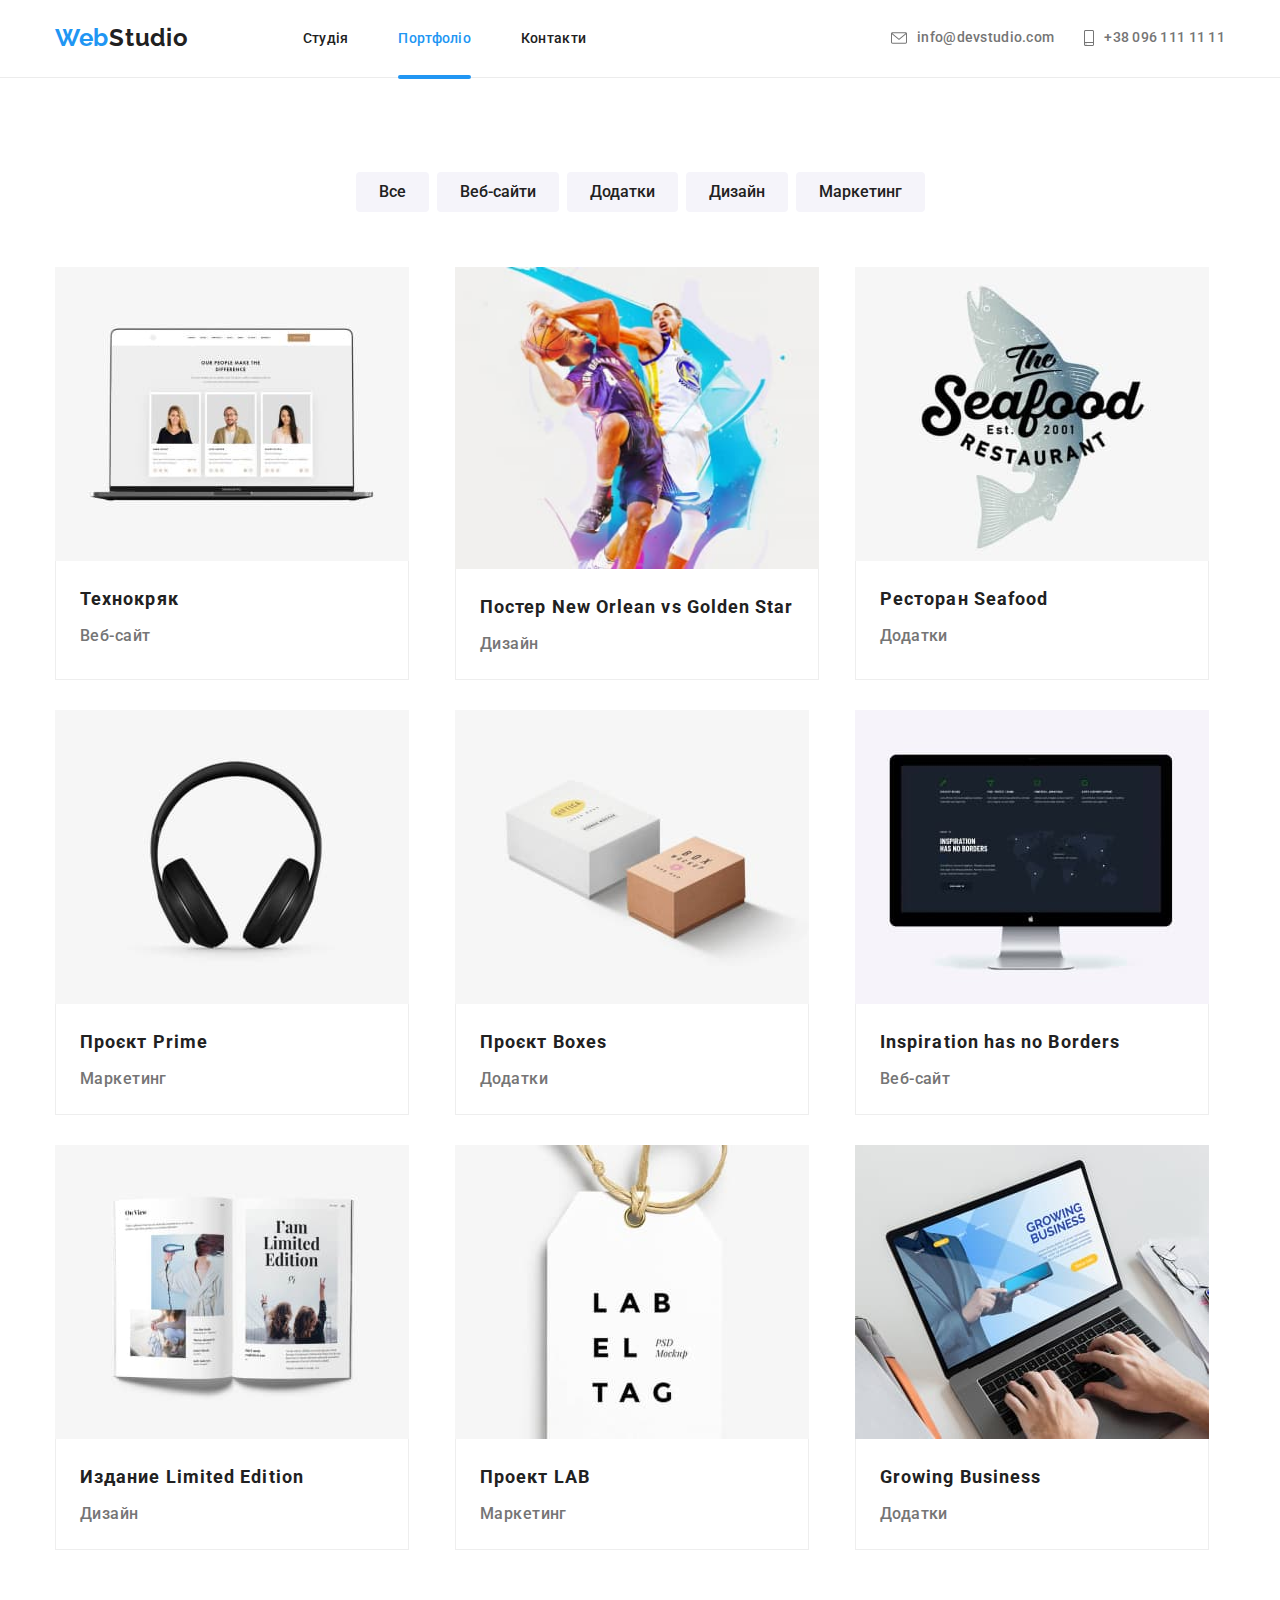
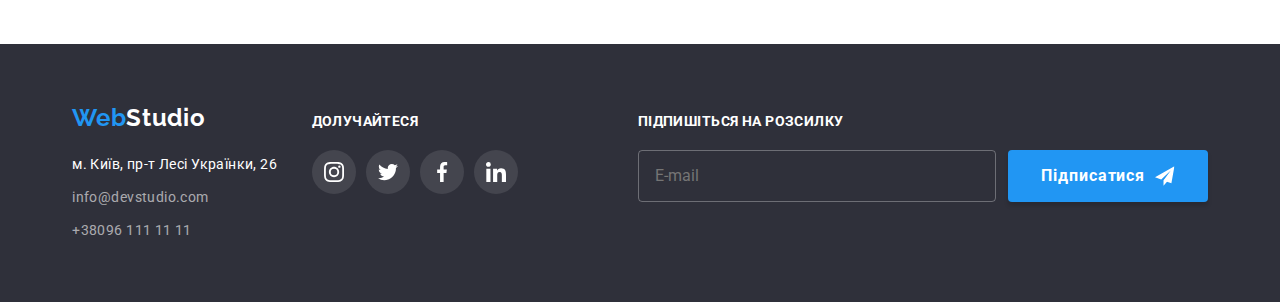
==== commit 0fa74b39: "fix portfolio" ====
--- a/portfolio.html
+++ b/portfolio.html
@@ -81,183 +81,216 @@
      <!--Main-->
      <main>
          <!--Портфоліо-->
-     <main class="main-portfolio">
-        <section class="section">
-            <div class="container">
-            <ul class="list-button">
-               <li class="list-button__items">
-                   <button type="button" class="list-button__button">Все</button>
-                </li>
-               <li class="list-button__items">
-                   <button type="button" class="list-button__button">Веб-сайти</button>
-                </li>
-               <li class="list-button__items">
-                   <button type="button" class="list-button__button">Додатки</button>
-                </li>
-               <li class="list-button__items">
-                   <button type="button" class="list-button__button">Дизайн</button>
-                </li>
-               <li class="list-button__items">
-                   <button type="button" class="list-button__button">Маркетинг</button>
-                </li>
-            </ul>
-            <ul class="list-works">
-                <li class="list-works__items">
-                    <a href="" class="card-href">
-                    <div class="thumb">
-                    <img srcset="./images/texno-354.jpg 1x, ./images/texno-370.jpg 1x, ./images/texno-450.jpg 1x, ./images/texno-708@2x.jpg 2x, ./images/texno-740@2x.jpg 2x, ./images/texno-900@2x.jpg 2x"
+     <section class="portfolio">
+        <div class="portfolio__wrap container">
+          <ul class="portfolio-buttons">
+            <li class="portfolio-buttons__item">
+              <button class="portfolio-buttons__link" type="button">Все</button>
+            </li>
+            <li class="portfolio-buttons__item">
+              <button class="portfolio-buttons__link" type="button">Веб-сайти</button>
+            </li>
+            <li class="portfolio-buttons__item">
+              <button class="portfolio-buttons__link" type="button">Додатки</button>
+            </li>
+            <li class="portfolio-buttons__item">
+              <button class="portfolio-buttons__link" type="button">Дизайн</button>
+            </li>
+            <li class="portfolio-buttons__item">
+              <button class="portfolio-buttons__link" type="button">Маркетинг</button>
+            </li>
+          </ul>
+          <ul class="portfolio-gallery">
+            <li class="portfolio-gallery__item">
+              <a class="portfolio-gallery__link">
+                <div class="portfolio-gallery__overlay">
+                  <p class="portfolio-gallery__text">
+                                         Ресурс пропонує комплексні пропозиції з різним рівнем функціоналу та сервісів. Все це дозволить відвідувачу отримати вичерпні відомості про компанію чи приватну особу.
+                  </p>
+                  <img
+                    class="portfolio-gallery__img"
+                    srcset="./images/texno-354.jpg 1x, ./images/texno-370.jpg 1x, ./images/texno-450.jpg 1x, ./images/texno-708@2x.jpg 2x, ./images/texno-740@2x.jpg 2x, ./images/texno-900@2x.jpg 2x"
                       src="images/texno-450.jpg"
                       alt="Веб-сайт на ноутбуке"
-                      class="img">
-                    <div class="overlay">
-                        <p class="overlay__text">Ресурс пропонує комплексні пропозиції з різним рівнем функціоналу та сервісів. Все це дозволить відвідувачу отримати вичерпні відомості про компанію чи приватну особу.</p>
-                    </div>
-                    </div>
-                    <div class="list-works__container list-works__container-texno">
-                        <h3 class="list-works__title">Технокряк</h3>
-                        <p class="list-works__text">Веб-сайт</p>
-                    </div>
-                    </a>
-                </li>
-                <li class="list-works__items">
-                    <a href="" class="card-href">
-                    <div class="thumb">
-                    <img srcset="./images/poster-354.jpg 1x, ./images/poster-370.jpg 1x, ./images/poster-450.jpg 1x, ./images/poster-708@2x.jpg 2x, ./images/poster-740@2x.jpg 2x, ./images/poster-900@2x.jpg 2x"
+                    
+                  />
+                </div>
+
+                <div class="portfolio-gallery__descr">
+                  <h2 class="portfolio-gallery__name">Технокряк</h2>
+                  <p class="portfolio-gallery__type">Веб-сайт</p>
+                </div>
+            </a>
+            </li>
+            <li class="portfolio-gallery__item">
+              <a class="portfolio-gallery__link">
+                <div class="portfolio-gallery__overlay">
+                  <p class="portfolio-gallery__text">
+                                         Ресурс пропонує комплексні пропозиції з різним рівнем функціоналу та сервісів. Все це дозволить відвідувачу отримати вичерпні відомості про компанію чи приватну особу.
+                  </p>
+                  <img
+                    class="portfolio-gallery__img"
+                    srcset="./images/poster-354.jpg 1x, ./images/poster-370.jpg 1x, ./images/poster-450.jpg 1x, ./images/poster-708@2x.jpg 2x, ./images/poster-740@2x.jpg 2x, ./images/poster-900@2x.jpg 2x"
                      src="images/poster-450.jpg"
                       alt="Постер про баскетбол"
-                      class="img" >
-                    <div class="overlay">
-                    <p class="overlay__text">Ресурс пропонує комплексні пропозиції з різним рівнем функціоналу та сервісів. Все це дозволить відвідувачу отримати вичерпні відомості про компанію чи приватну особу.</p>
-                    </div>
-                    </div>
-                    <div class="list-works__container">
-                        <h3 class="list-works__title">Постер <span lang="en">New Orlean vs Golden Star</h3>
-                        <p class="list-works__text">Дизайн</p>
-                    </div> 
-                    </a>
-                </li>
-                <li class="list-works__items">
-                    <a href="" class="card-href">
-                    <div class="thumb">
-                    <img srcset="./images/restaurant-354.jpg 1x, ./images/restaurant-370.jpg 1x, ./images/restaurant-450.jpg 1x, ./images/restaurant-708@2x.jpg 2x, ./images/restaurant-740@2x.jpg 2x, ./images/restaurant-900@2x.jpg 2x"
+                  />
+                </div>
+
+                <div class="portfolio-gallery__descr">
+                  <h2 class="portfolio-gallery__name">Постер New Orlean vs Golden Star</h2>
+                  <p class="portfolio-gallery__type">Дизайн</p>
+                </div></a
+              >
+            </li>
+            <li class="portfolio-gallery__item">
+              <a class="portfolio-gallery__link">
+                <div class="portfolio-gallery__overlay">
+                  <p class="portfolio-gallery__text">
+                                         Ресурс пропонує комплексні пропозиції з різним рівнем функціоналу та сервісів. Все це дозволить відвідувачу отримати вичерпні відомості про компанію чи приватну особу.
+                  </p>
+                  <img
+                    class="portfolio-gallery__img"
+                    srcset="./images/restaurant-354.jpg 1x, ./images/restaurant-370.jpg 1x, ./images/restaurant-450.jpg 1x, ./images/restaurant-708@2x.jpg 2x, ./images/restaurant-740@2x.jpg 2x, ./images/restaurant-900@2x.jpg 2x"
                      src="images/restaurant-450.jpg"
-                      alt="Логотип ресторана"
-                      class="img" >
-                    <div class="overlay">
-                    <p class="overlay__text">Ресурс пропонує комплексні пропозиції з різним рівнем функціоналу та сервісів. Все це дозволить відвідувачу отримати вичерпні відомості про компанію чи приватну особу.</p>
-                    </div>
-                    </div>
-                    <div class="list-works__container">
-                        <h3 class="list-works__title">Ресторан <span lang="en">Seafood</span></h3>
-                        <p class="list-works__text">Додаток</p>
-                    </div>
-                    </a>
-                </li>
-                <li class="list-works__items">
-                    <a href="" class="card-href">
-                    <div class="thumb">
-                    <img  srcset="./images/prime-354.jpg 1x, ./images/prime-370.jpg 1x, ./images/prime-450.jpg 1x, ./images/prime-708@2x.jpg 2x, ./images/prime-740@2x.jpg 2x, ./images/prime-900@2x.jpg 2x"
+                     alt="Логотип ресторана"
+                  />
+                </div>
+
+                <div class="portfolio-gallery__descr">
+                  <h2 class="portfolio-gallery__name">Ресторан Seafood</h2>
+                  <p class="portfolio-gallery__type">Додатки</p>
+                </div></a
+              >
+            </li>
+            <li class="portfolio-gallery__item">
+              <a class="portfolio-gallery__link">
+                <div class="portfolio-gallery__overlay">
+                  <p class="portfolio-gallery__text">
+                                         Ресурс пропонує комплексні пропозиції з різним рівнем функціоналу та сервісів. Все це дозволить відвідувачу отримати вичерпні відомості про компанію чи приватну особу.
+                  </p>
+                  <img
+                    class="portfolio-gallery__img"
+                    srcset="./images/prime-354.jpg 1x, ./images/prime-370.jpg 1x, ./images/prime-450.jpg 1x, ./images/prime-708@2x.jpg 2x, ./images/prime-740@2x.jpg 2x, ./images/prime-900@2x.jpg 2x"
                     src="images/prime-450.jpg"
                      alt="Наушники"
-                     class="img" >
-                    <div class="overlay">
-                    <p class="overlay__text">Ресурс пропонує комплексні пропозиції з різним рівнем функціоналу та сервісів. Все це дозволить відвідувачу отримати вичерпні відомості про компанію чи приватну особу.</p>
-                    </div>
-                    </div>
-                    <div class="list-works__container">
-                        <h3 class="list-works__title">Проєкт <span lang="en">Prime</span></h3>
-                        <p class="list-works__text">Маркетинг</p>
-                    </div>
-                    </a>
-                </li>
-                <li class="list-works__items">
-                    <a href="" class="card-href">
-                    <div class="thumb">
-                    <img srcset="./images/boxes-354.jpg 1x, ./images/boxes-370.jpg 1x, ./images/boxes-450.jpg 1x, ./images/boxes-708@2x.jpg 2x, ./images/boxes-740@2x.jpg 2x, ./images/boxes-900@2x.jpg 2x"
+                    
+                  />
+                </div>
+
+                <div class="portfolio-gallery__descr">
+                  <h2 class="portfolio-gallery__name">Проєкт Prime</h2>
+                  <p class="portfolio-gallery__type">Маркетинг</p>
+                </div></a
+              >
+            </li>
+            <li class="portfolio-gallery__item">
+              <a class="portfolio-gallery__link">
+                <div class="portfolio-gallery__overlay">
+                  <p class="portfolio-gallery__text">
+                                         Ресурс пропонує комплексні пропозиції з різним рівнем функціоналу та сервісів. Все це дозволить відвідувачу отримати вичерпні відомості про компанію чи приватну особу.
+                  </p>
+                  <img
+                    class="portfolio-gallery__img"
+                    srcset="./images/boxes-354.jpg 1x, ./images/boxes-370.jpg 1x, ./images/boxes-450.jpg 1x, ./images/boxes-708@2x.jpg 2x, ./images/boxes-740@2x.jpg 2x, ./images/boxes-900@2x.jpg 2x"
                      src="images/boxes-450.jpg" 
                      alt="Две маленькие коробки"
-                     class="img" >
-                    <div class="overlay">
-                    <p class="overlay__text">Ресурс пропонує комплексні пропозиції з різним рівнем функціоналу та сервісів. Все це дозволить відвідувачу отримати вичерпні відомості про компанію чи приватну особу.</p>
-                    </div>
-                    </div>
-                    <div  class="list-works__container">
-                        <h3 class="list-works__title">Проєкт <span lang="en">Boxes</span></h3>
-                        <p class="list-works__text">Додаток</p>
-                    </div>
-                    </a>
-                </li>
-                <li class="list-works__items">
-                    <a href="" class="card-href">
-                    <div class="thumb">
-                    <img srcset="./images/inspiration-354.jpg 1x, ./images/inspiration-370.jpg 1x, ./images/inspiration-450.jpg 1x, ./images/inspiration-708@2x.jpg 2x, ./images/inspiration-740@2x.jpg 2x, ./images/inspiration-900@2x.jpg 2x"
+                    
+                  />
+                </div>
+
+                <div class="portfolio-gallery__descr">
+                  <h2 class="portfolio-gallery__name">Проєкт Boxes</h2>
+                  <p class="portfolio-gallery__type">Додатки</p>
+                </div></a
+              >
+            </li>
+            <li class="portfolio-gallery__item">
+              <a class="portfolio-gallery__link">
+                <div class="portfolio-gallery__overlay">
+                  <p class="portfolio-gallery__text">
+                                         Ресурс пропонує комплексні пропозиції з різним рівнем функціоналу та сервісів. Все це дозволить відвідувачу отримати вичерпні відомості про компанію чи приватну особу.
+                  </p>
+                  <img
+                    class="portfolio-gallery__img"
+                    srcset="./images/inspiration-354.jpg 1x, ./images/inspiration-370.jpg 1x, ./images/inspiration-450.jpg 1x, ./images/inspiration-708@2x.jpg 2x, ./images/inspiration-740@2x.jpg 2x, ./images/inspiration-900@2x.jpg 2x"
                      src="images/inspiration-450.jpg" 
                      alt="Информация про влияние фирмы на мониторе"
-                     class="img" >
-                    <div class="overlay">
-                    <p class="overlay__text">Ресурс пропонує комплексні пропозиції з різним рівнем функціоналу та сервісів. Все це дозволить відвідувачу отримати вичерпні відомості про компанію чи приватну особу.</p>
-                    </div>
-                    </div>
-                    <div  class="list-works__container">
-                        <h3 class="list-works__title" lang="en">Inspiration has no Borders</h3>
-                        <p class="list-works__text">Веб-сайт</p>
-                    </div>
-                    </a>
-                </li>
-                <li class="list-works__items">
-                    <a href="" class="card-href">
-                    <div class="thumb">
-                    <img srcset="./images/book-354.jpg 1x, ./images/book-370.jpg 1x, ./images/book-450.jpg 1x, ./images/book-708@2x.jpg 2x, ./images/book-740@2x.jpg 2x, ./images/bool-900@2x.jpg 2x"
+                    
+                  />
+                </div>
+
+                <div class="portfolio-gallery__descr">
+                  <h2 class="portfolio-gallery__name">Inspiration has no Borders</h2>
+                  <p class="portfolio-gallery__type">Веб-сайт</p>
+                </div></a
+              >
+            </li>
+            <li class="portfolio-gallery__item">
+              <a class="portfolio-gallery__link">
+                <div class="portfolio-gallery__overlay">
+                  <p class="portfolio-gallery__text">
+                     Ресурс пропонує комплексні пропозиції з різним рівнем функціоналу та сервісів. Все це дозволить відвідувачу отримати вичерпні відомості про компанію чи приватну особу.
+                  </p>
+                  <img
+                    class="portfolio-gallery__img"
+                    srcset="./images/book-354.jpg 1x, ./images/book-370.jpg 1x, ./images/book-450.jpg 1x, ./images/book-708@2x.jpg 2x, ./images/book-740@2x.jpg 2x, ./images/bool-900@2x.jpg 2x"
                      src="images/book-450.jpg" 
                      alt="Книга"
-                      class="img">
-                    <div class="overlay">
-                    <p class="overlay__text">Ресурс пропонує комплексні пропозиції з різним рівнем функціоналу та сервісів. Все це дозволить відвідувачу отримати вичерпні відомості про компанію чи приватну особу.</p>
-                    </div>
-                    </div>
-                    <div class="list-works__container">
-                        <h3 class="list-works__title">Видання<span lang="en"> Limited Edition</span></h3>
-                        <p class="list-works__text">Дизайн</p>
-                    </div>
-                    </a>
-                </li>
-                <li class="list-works__items">
-                    <a href="" class="card-href">
-                    <div class="thumb">
-                    <img srcset="./images/lab-354.jpg 1x, ./images/lab-370.jpg 1x, ./images/lab-450.jpg 1x, ./images/lab-708@2x.jpg 2x, ./images/lab-740@2x.jpg 2x, ./images/lab-900@2x.jpg 2x"
+                    
+                  />
+                </div>
+
+                <div class="portfolio-gallery__descr">
+                  <h2 class="portfolio-gallery__name">Издание Limited Edition</h2>
+                  <p class="portfolio-gallery__type">Дизайн</p>
+                </div></a
+              >
+            </li>
+            <li class="portfolio-gallery__item">
+              <a class="portfolio-gallery__link">
+                <div class="portfolio-gallery__overlay">
+                  <p class="portfolio-gallery__text">
+                                         Ресурс пропонує комплексні пропозиції з різним рівнем функціоналу та сервісів. Все це дозволить відвідувачу отримати вичерпні відомості про компанію чи приватну особу.
+                  </p>
+                  <img
+                    class="portfolio-gallery__img"
+                    srcset="./images/lab-354.jpg 1x, ./images/lab-370.jpg 1x, ./images/lab-450.jpg 1x, ./images/lab-708@2x.jpg 2x, ./images/lab-740@2x.jpg 2x, ./images/lab-900@2x.jpg 2x"
                      src="images/lab-450.jpg"
                       alt="Бирка фирмы"
-                      class="img" >
-                    <div class="overlay">
-                    <p class="overlay__text">Ресурс пропонує комплексні пропозиції з різним рівнем функціоналу та сервісів. Все це дозволить відвідувачу отримати вичерпні відомості про компанію чи приватну особу.</p>
-                    </div>
-                    </div>
-                    <div class="list-works__container">
-                        <h3 class="list-works__title">Проєкт<span lang="en">LAB</span></h3>
-                        <p class="list-works__text">Маркетинг</p>
-                    </div>
-                    </a>
-                </li>
-                <li class="list-works__items">
-                    <a href="" class="card-href">
-                    <div class="thumb">
-                    <img srcset="./images/growing-354.jpg 1x, ./images/growing-370.jpg 1x, ./images/growing-450.jpg 1x, ./images/growing-708@2x.jpg 2x, ./images/growing-740@2x.jpg 2x, ./images/growing-900@2x.jpg 2x"
+                    
+                  />
+                </div>
+
+                <div class="portfolio-gallery__descr">
+                  <h2 class="portfolio-gallery__name">Проект LAB</h2>
+                  <p class="portfolio-gallery__type">Маркетинг</p>
+                </div></a
+              >
+            </li>
+            <li class="portfolio-gallery__item">
+              <a class="portfolio-gallery__link">
+                <div class="portfolio-gallery__overlay">
+                  <p class="portfolio-gallery__text">
+                                         Ресурс пропонує комплексні пропозиції з різним рівнем функціоналу та сервісів. Все це дозволить відвідувачу отримати вичерпні відомості про компанію чи приватну особу.
+                  </p>
+                  <img
+                    class="portfolio-gallery__img"
+                    srcset="./images/growing-354.jpg 1x, ./images/growing-370.jpg 1x, ./images/growing-450.jpg 1x, ./images/growing-708@2x.jpg 2x, ./images/growing-740@2x.jpg 2x, ./images/growing-900@2x.jpg 2x"
                      src="images/growing-450.jpg"
                       alt="Реклама сайта на ноутбуке"
-                      class="img" >
-                    <div class="overlay">
-                    <p class="overlay__text">Ресурс пропонує комплексні пропозиції з різним рівнем функціоналу та сервісів. Все це дозволить відвідувачу отримати вичерпні відомості про компанію чи приватну особу.</p>
-                    </div>
-                    </div>
-                    <div class="list-works__container">
-                        <h3 class="list-works__title" lang="en">Growing Business</h3>
-                        <p class="list-works__text">Додаток</p>
-                    </div>
-                    </a>
-                </li>
-            </ul>
-            </div>
-        </section>
+                    
+                  />
+                </div>
+
+                <div class="portfolio-gallery__descr">
+                  <h2 class="portfolio-gallery__name">Growing Business</h2>
+                  <p class="portfolio-gallery__type">Додатки</p>
+                </div></a
+              >
+            </li>
+          </ul>
+        </div>
+      </section>
     </main>
     <footer class="footer">
     <div class="footer__wrap container">
--- a/css/main.min.css
+++ b/css/main.min.css
@@ -1,2 +1,2 @@
-/*! modern-normalize v1.1.0 | MIT License | https://github.com/sindresorhus/modern-normalize */*,::before,::after{-webkit-box-sizing:border-box;box-sizing:border-box}html{line-height:1.15;-webkit-text-size-adjust:100%;-moz-tab-size:4;-o-tab-size:4;tab-size:4}body{margin:0;font-family:system-ui,-apple-system,"Segoe UI",Roboto,Helvetica,Arial,sans-serif,"Apple Color Emoji","Segoe UI Emoji"}hr{height:0;color:inherit}abbr[title]{-webkit-text-decoration:underline dotted;text-decoration:underline dotted}b,strong{font-weight:bolder}code,kbd,samp,pre{font-family:ui-monospace, SFMono-Regular, Consolas, 'Liberation Mono', Menlo, monospace;font-size:1em}small{font-size:80%}sub,sup{font-size:75%;line-height:0;position:relative;vertical-align:baseline}sub{bottom:-0.25em}sup{top:-0.5em}table{text-indent:0;border-color:inherit}button,input,optgroup,select,textarea{font-family:inherit;font-size:100%;line-height:1.15;margin:0}button,select{text-transform:none}button,[type='button'],[type='reset'],[type='submit']{-webkit-appearance:button}::-moz-focus-inner{border-style:none;padding:0}:-moz-focusring{outline:1px dotted ButtonText}:-moz-ui-invalid{box-shadow:none}legend{padding:0}progress{vertical-align:baseline}::-webkit-inner-spin-button,::-webkit-outer-spin-button{height:auto}[type='search']{-webkit-appearance:textfield;outline-offset:-2px}::-webkit-search-decoration{-webkit-appearance:none}::-webkit-file-upload-button{-webkit-appearance:button;font:inherit}summary{display:list-item}h1,h2,h3,h4,h5,h6{margin:0;padding:0;color:#212121}ul{padding:0;margin:0;list-style:none}p{margin:0;padding:0}img{display:block;width:450px}@media screen and (min-width: 768px){img{width:354px}}@media screen and (min-width: 1200px){img{width:270px}}input{padding:0;margin:0}button{cursor:pointer;border:none}a{text-decoration:none}.container,.task-container{max-width:1200px;padding-left:15px;padding-right:15px;margin-left:auto;margin-right:auto}@media screen and (min-width: 480px){.container,.task-container{width:480px}}@media screen and (min-width: 768px){.container,.task-container{width:768px}}@media screen and (min-width: 1200px){.container,.task-container{width:1200px}}.team,.partners{padding-top:60px;padding-bottom:60px}@media screen and (min-width: 1200px){.team,.partners{padding-top:94px;padding-bottom:94px}}.headlines{margin-bottom:50px;font-weight:700;font-size:36px;line-height:1.16;text-align:center;letter-spacing:0.03em}.hide{width:1px;height:1px;overflow:hidden;opacity:0;margin-top:-1px}body{font-family:'Roboto', sans-serif;font-size:12px;letter-spacing:0.03em;background-color:#fff;color:#757575}@media screen and (min-width: 1200px){body{font-size:14px;line-height:24px}}.container{max-width:1200px;padding-left:15px;padding-right:15px;margin-left:auto;margin-right:auto}@media screen and (min-width: 480px){.container{width:480px}}@media screen and (min-width: 768px){.container{width:768px}}@media screen and (min-width: 1200px){.container{width:1200px}}.menu-container{display:-webkit-box;display:-ms-flexbox;display:flex;background-color:#fff}.menu-container.is-open{-webkit-transform:translateX(0);transform:translateX(0)}@media screen and (max-width: 767.98px){.menu-container{position:fixed;top:0;left:0;right:0;bottom:0;-webkit-transform:translateX(100%);transform:translateX(100%);-webkit-transition:-webkit-transform;transition:-webkit-transform;transition:transform;transition:transform, -webkit-transform;-webkit-transition-duration:250ms;transition-duration:250ms;-webkit-transition-timing-function:0.4,0,0.2,1;transition-timing-function:0.4,0,0.2,1}}@media screen and (min-width: 768px){.menu-container{-webkit-box-flex:2;-ms-flex-positive:2;flex-grow:2}}@media screen and (max-width: 1199.98px){.menu-container{z-index:2}}@media screen and (max-width: 767px){.menu-container-two{position:relative;width:100%;padding-top:48px;padding-right:83px;padding-bottom:48px;padding-left:40px;height:100%;display:-webkit-box;display:-ms-flexbox;display:flex;-webkit-box-orient:vertical;-webkit-box-direction:normal;-ms-flex-direction:column;flex-direction:column;-webkit-box-pack:justify;-ms-flex-pack:justify;justify-content:space-between;margin-left:auto;margin-right:auto}}@media screen and (min-width: 768px){.menu-container-two{display:-webkit-box;display:-ms-flexbox;display:flex;-webkit-box-pack:center;-ms-flex-pack:center;justify-content:center;-webkit-box-align:center;-ms-flex-align:center;align-items:center;-webkit-box-pack:justify;-ms-flex-pack:justify;justify-content:space-between;margin-left:88px}}@media screen and (min-width: 1200px){.menu-container-two{margin-left:auto}}.menu-container__button{position:absolute;top:8px;right:15px;width:40px;height:40px;margin-left:auto;padding:0;background-color:#fff;border:1px solid transparent}@media screen and (min-width: 768px){.menu-container__button{display:none}}.header{border-bottom:1px solid #ECECEC}.header__container{display:-webkit-box;display:-ms-flexbox;display:flex;-webkit-box-pack:justify;-ms-flex-pack:justify;justify-content:space-between;-webkit-box-align:center;-ms-flex-align:center;align-items:center;padding-top:16px;padding-bottom:16px}@media screen and (min-width: 768px){.header__container{padding-top:21px;padding-bottom:21px}}@media screen and (min-width: 1200px){.header__container{-webkit-box-pack:start;-ms-flex-pack:start;justify-content:start;padding-top:24px;padding-bottom:25px}}.header__button{width:40px;height:40px;padding:0;margin-left:auto;background-color:#fff;border:1px solid transparent}@media screen and (min-width: 768px){.header__button{display:none}}.header__button:hover .header__icon-close,.header__button:focus .header__icon-close{fill:#2196F3}.header__button .header__icon-close{display:none}.header__button.is-open .header__icon-close{display:block}.header__button:hover .header__icon-open,.header__button:focus .header__icon-open{fill:#2196F3}.header__button.is-open .header__icon-open{display:none;width:40px;height:40px}@media screen and (max-width: 767px){.header__nav{margin-bottom:302px}}@media screen and (min-width: 768px){.list-nav{display:-webkit-box;display:-ms-flexbox;display:flex;-webkit-box-pack:center;-ms-flex-pack:center;justify-content:center;-webkit-box-align:center;-ms-flex-align:center;align-items:center}}@media screen and (min-width: 1200px){.list-nav{margin-left:93px}}@media screen and (max-width: 767px){.list-nav__items:not(:last-child){margin-bottom:32px}}@media screen and (min-width: 768px){.list-nav__items:not(:first-child){margin-left:50px}}.list-nav__link{display:inline-block;font-weight:500;font-size:40px;line-height:1.17;letter-spacing:0.02em;text-decoration:none;color:#212121;-webkit-transition:color;transition:color;-webkit-transition-duration:250ms;transition-duration:250ms;-webkit-transition-timing-function:0.4,0,0.2,1;transition-timing-function:0.4,0,0.2,1}.list-nav__link:hover,.list-nav__link:focus{color:#2196F3}@media screen and (min-width: 768px){.list-nav__link{font-size:14px;line-height:1.14}}.list-nav__link--active{color:#2196F3}@media screen and (min-width: 768px){.list-nav__link--active{position:relative}.list-nav__link--active::after{content:" ";position:absolute;left:0;bottom:0;width:100%;height:4px;border-radius:2px;background-color:#2196F3;-webkit-transform:translateY(34px);transform:translateY(34px)}}@media screen and (min-width: 1200px){.list-nav__link--active::after{-webkit-transform:translateY(32px);transform:translateY(32px)}}@media screen and (max-width: 767px){.header__container-links{display:-webkit-box;display:-ms-flexbox;display:flex;-ms-flex-wrap:wrap;flex-wrap:wrap;-webkit-box-orient:vertical;-webkit-box-direction:reverse;-ms-flex-direction:column-reverse;flex-direction:column-reverse;margin-bottom:64px}}@media screen and (min-width: 768px){.header__container-links{margin-left:84px}}@media screen and (min-width: 1200px){.header__container-links{display:-webkit-box;display:-ms-flexbox;display:flex;-webkit-box-pack:center;-ms-flex-pack:center;justify-content:center;-webkit-box-align:center;-ms-flex-align:center;align-items:center;margin-left:305px}}.header__link{display:block;font-weight:500;letter-spacing:0.02em;text-decoration:none}@media screen and (min-width: 768px){.header__link:hover,.header__link:focus{color:#2196F3}}.header__link-tel{font-size:34px;line-height:1.17;color:#2196F3}@media screen and (max-width: 767px){.header__link-tel{margin-bottom:32px}}@media screen and (min-width: 768px){.header__link-tel{display:-webkit-box;display:-ms-flexbox;display:flex;-webkit-box-align:center;-ms-flex-align:center;align-items:center;font-size:12px;line-height:1.16;color:#757575}}@media screen and (min-width: 1200px){.header__link-tel{font-size:14px;line-height:1.14;margin-left:30px}}.header__link-email{font-size:24px;line-height:1.16;color:#757575}@media screen and (min-width: 768px){.header__link-email{display:-webkit-box;display:-ms-flexbox;display:flex;-webkit-box-pack:center;-ms-flex-pack:center;justify-content:center;-webkit-box-align:center;-ms-flex-align:center;align-items:center;font-size:12px;margin-bottom:10px}}@media screen and (min-width: 1200px){.header__link-email{font-size:14px;line-height:1.14;margin-bottom:0}}.header__icon{display:none}@media screen and (min-width: 768px){.header__icon{display:inline-block;margin-right:10px;fill:currentColor}}.header__social-networks{display:-webkit-box;display:-ms-flexbox;display:flex}@media screen and (min-width: 768px){.header__social-networks{display:none}}.header__items:not(:last-child){padding-right:10px;border-right:1px solid rgba(33,33,33,0.2)}.header__items:not(:first-child){margin-left:10px}.header__social-link{font-weight:500;font-size:18px;line-height:1.22;letter-spacing:0.02em;color:#2196F3;text-decoration:none}.logo{display:block;font-family:"Raleway",sans-serif;font-weight:700;font-size:24px;line-height:1.16;letter-spacing:0.03em;text-decoration:none;color:#212121}@media screen and (min-width: 768px){.logo{margin-left:0}}.logo__text{color:#2196F3}.logo__footer{margin-left:auto;margin-right:auto;margin-bottom:20px;color:#fff}.hero{max-width:1600px;padding:118px 60px;margin:0 auto;text-align:center;background-color:#2F303A;background-image:-webkit-gradient(linear, left top, right top, from(rgba(47,48,58,0.4)), to(rgba(47,48,58,0.4))),url("../images/bg-hero-mobile.jpg");background-image:linear-gradient(to right, rgba(47,48,58,0.4), rgba(47,48,58,0.4)),url("../images/bg-hero-mobile.jpg");background-repeat:no-repeat;background-size:cover}@media (min-device-pixel-ratio: 2), (-webkit-min-device-pixel-ratio: 2), (min-resolution: 192dpi), (min-resolution: 2dppx){.hero{background-image:-webkit-gradient(linear, left top, right top, from(rgba(47,48,58,0.4)), to(rgba(47,48,58,0.4))),url("../images/bg-hero-mobile@x2.jpg");background-image:linear-gradient(to right, rgba(47,48,58,0.4), rgba(47,48,58,0.4)),url("../images/bg-hero-mobile@x2.jpg")}}@media screen and (min-width: 768px){.hero{background-image:-webkit-gradient(linear, left top, right top, from(rgba(47,48,58,0.4)), to(rgba(47,48,58,0.4))),url("../images/bg-hero-tablet.jpg");background-image:linear-gradient(to right, rgba(47,48,58,0.4), rgba(47,48,58,0.4)),url("../images/bg-hero-tablet.jpg")}}@media screen and (min-width: 768px) and (min-device-pixel-ratio: 2), screen and (min-width: 768px) and (-webkit-min-device-pixel-ratio: 2), screen and (min-width: 768px) and (min-resolution: 192dpi), screen and (min-width: 768px) and (min-resolution: 2dppx){.hero{background-image:-webkit-gradient(linear, left top, right top, from(rgba(47,48,58,0.4)), to(rgba(47,48,58,0.4))),url("../images/bg-hero-tablet@x2.jpg");background-image:linear-gradient(to right, rgba(47,48,58,0.4), rgba(47,48,58,0.4)),url("../images/bg-hero-tablet@x2.jpg")}}@media screen and (min-width: 1200px){.hero{background-image:-webkit-gradient(linear, left top, right top, from(rgba(47,48,58,0.4)), to(rgba(47,48,58,0.4))),url("../images/bg-hero-desktop.jpg");background-image:linear-gradient(to right, rgba(47,48,58,0.4), rgba(47,48,58,0.4)),url("../images/bg-hero-desktop.jpg");padding:200px 0}}@media screen and (min-width: 1200px) and (min-device-pixel-ratio: 2), screen and (min-width: 1200px) and (-webkit-min-device-pixel-ratio: 2), screen and (min-width: 1200px) and (min-resolution: 192dpi), screen and (min-width: 1200px) and (min-resolution: 2dppx){.hero{background-image:-webkit-gradient(linear, left top, right top, from(rgba(47,48,58,0.4)), to(rgba(47,48,58,0.4))),url("../images/bg-hero-desktop@x2.jpg");background-image:linear-gradient(to right, rgba(47,48,58,0.4), rgba(47,48,58,0.4)),url("../images/bg-hero-desktop@x2.jpg")}}.hero .hero-title{margin-bottom:30px;font-weight:900;letter-spacing:0.06em;text-transform:uppercase;color:#fff}@media screen and (min-width: 480px){.hero .hero-title{font-size:26px;line-height:1.62}}@media screen and (min-width: 1200px){.hero .hero-title{font-size:44px;line-height:1.36}}.hero .hero-btn{padding:10px 32px;color:#fff;background-color:#2196F3;-webkit-box-shadow:0px 4px 4px rgba(0,0,0,0.15);box-shadow:0px 4px 4px rgba(0,0,0,0.15);border-radius:4px;font-weight:bold;font-size:16px;line-height:calc(30 / 16);letter-spacing:0.06em;cursor:pointer;-webkit-transition-property:background-color;transition-property:background-color;-webkit-transition-duration:250ms;transition-duration:250ms;-webkit-transition-timing-function:0.4,0,0.2,1;transition-timing-function:0.4,0,0.2,1}.hero .hero-btn:focus,.hero .hero-btn:hover{background-color:#188CE8}.hero__container{max-width:480px;height:400px;padding-top:118px;padding-bottom:118px;text-align:center}@media screen and (min-width: 768px){.hero__container{width:768px}}@media screen and (min-width: 1200px){.hero__container{width:1200px;height:600px;padding-top:200px;padding-bottom:200px}}.backdrop{position:fixed;left:0;top:0;width:100%;height:100%;background-color:rgba(0,0,0,0.2);opacity:1;-webkit-transition:opacity;transition:opacity;-webkit-transition-duration:250ms;transition-duration:250ms;-webkit-transition-timing-function:0.4,0,0.2,1;transition-timing-function:0.4,0,0.2,1;z-index:1}.backdrop__is-hidden{opacity:0;pointer-events:none}.modal{position:absolute;top:50%;left:50%;width:450px;height:609px;padding:40px;background-color:#fff;-webkit-box-shadow:0px 1px 3px rgba(0,0,0,0.12),0px 1px 1px rgba(0,0,0,0.14),0px 2px 1px rgba(0,0,0,0.2);box-shadow:0px 1px 3px rgba(0,0,0,0.12),0px 1px 1px rgba(0,0,0,0.14),0px 2px 1px rgba(0,0,0,0.2);border-radius:4px;-webkit-transform:translate(-50%, -50%) scale(1);transform:translate(-50%, -50%) scale(1);-webkit-transition:-webkit-transform;transition:-webkit-transform;transition:transform;transition:transform, -webkit-transform;-webkit-transition-duration:250ms;transition-duration:250ms;-webkit-transition-timing-function:0.4,0,0.2,1;transition-timing-function:0.4,0,0.2,1;z-index:20}.backdrop__is-hidden .modal{-webkit-transform:translate(-50%, -50%) scale(1.2);transform:translate(-50%, -50%) scale(1.2)}@media screen and (min-width: 1200px){.modal{width:528px}}.button-modal-close{position:absolute;display:-webkit-box;display:-ms-flexbox;display:flex;-webkit-box-pack:center;-ms-flex-pack:center;justify-content:center;-webkit-box-align:center;-ms-flex-align:center;align-items:center;padding:6px;top:11px;right:12px;width:30px;height:30px;border-radius:50%;background-color:#fff;border:1px solid rgba(0,0,0,0.1);cursor:pointer}.button-modal-close__icon{position:absolute;display:inline-block;width:18px;height:18px;margin:0;padding:0;fill:#000;-webkit-transition:fill;transition:fill;-webkit-transition-duration:250ms;transition-duration:250ms;-webkit-transition-timing-function:0.4,0,0.2,1;transition-timing-function:0.4,0,0.2,1}.button-modal-close:hover .button-modal-close__icon,.button-modal-close:focus .button-modal-close__icon{fill:#2196F3}.form{display:-webkit-box;display:-ms-flexbox;display:flex;-webkit-box-orient:vertical;-webkit-box-direction:normal;-ms-flex-direction:column;flex-direction:column;-webkit-box-align:center;-ms-flex-align:center;align-items:center;width:370px;text-align:left;padding:0}@media screen and (min-width: 1200px){.form{width:448px}}.form-title{font-weight:700;font-size:20px;line-height:1.15;text-align:center;color:#212121;margin-bottom:12px}.form-group-field{width:100%;font-size:16px;line-height:1.125;margin-bottom:20px}.form-label{display:block;font-size:12px;line-height:1.17;letter-spacing:0.01em;color:#757575;padding:0;margin-bottom:4px}.form-field{position:relative;width:100%;margin-bottom:10px}.input-icon{position:absolute;left:12px;top:50%;-webkit-transform:translateY(-50%);transform:translateY(-50%);width:18px;height:18px;fill:#212121;-webkit-transition:fill;transition:fill;-webkit-transition-duration:250ms;transition-duration:250ms;-webkit-transition-timing-function:0.4,0,0.2,1;transition-timing-function:0.4,0,0.2,1}.form-input{width:100%;min-height:40px;border:1px solid rgba(33,33,33,0.2);border-radius:4px;padding-left:42px;color:#757575;-webkit-transition-property:border;transition-property:border;-webkit-transition-duration:250ms;transition-duration:250ms;-webkit-transition-timing-function:0.4,0,0.2,1;transition-timing-function:0.4,0,0.2,1;outline:none}.form-textarea{display:block;width:100%;min-height:120px;border:1px solid rgba(33,33,33,0.2);border-radius:4px;padding:12px 16px;color:var(--secondary-color);margin:0;resize:none;outline:none;-webkit-transition-property:border;transition-property:border;-webkit-transition-duration:250ms;transition-duration:250ms;-webkit-transition-timing-function:0.4,0,0.2,1;transition-timing-function:0.4,0,0.2,1}.form-textarea:focus-within{border:1px solid #2196F3}.form-field:focus-within>.input-icon{fill:#2196F3}.form-input:focus-within{border:1px solid #2196f3}.form-textarea::-webkit-input-placeholder{color:rgba(117,117,117,0.5)}.form-textarea:-ms-input-placeholder{color:rgba(117,117,117,0.5)}.form-textarea::-ms-input-placeholder{color:rgba(117,117,117,0.5)}.form-textarea::placeholder{color:rgba(117,117,117,0.5)}.form-agreement-label{position:relative;display:-webkit-box;display:-ms-flexbox;display:flex;-webkit-box-align:center;-ms-flex-align:center;align-items:center;margin-bottom:30px;padding-left:24px;line-height:1.71;letter-spacing:0.03em;color:#757575}.form-agreement-link{color:#2196F3;text-decoration:underline}.form-agreement-icon-check{position:absolute;left:0;top:50%;-webkit-transform:translateY(-50%);transform:translateY(-50%);width:16px;height:15px;opacity:1;-webkit-transition:opacity;transition:opacity;-webkit-transition-duration:250ms;transition-duration:250ms;-webkit-transition-timing-function:0.4,0,0.2,1;transition-timing-function:0.4,0,0.2,1}.form-agreement-icon-checked{position:absolute;left:0;top:50%;-webkit-transform:translateY(-50%);transform:translateY(-50%);width:16px;height:15px;opacity:0;fill:#2196F3;-webkit-transition:opacity;transition:opacity;-webkit-transition-duration:250ms;transition-duration:250ms;-webkit-transition-timing-function:0.4,0,0.2,1;transition-timing-function:0.4,0,0.2,1}.checkbox:checked ~ .form-agreement-icon-check{opacity:0}.checkbox:checked ~ .form-agreement-icon-checked{opacity:1}.form-submit-btn{display:-webkit-box;display:-ms-flexbox;display:flex;-webkit-box-align:center;-ms-flex-align:center;align-items:center;-webkit-box-pack:center;-ms-flex-pack:center;justify-content:center;width:200px;height:50px;padding:0;font-weight:700;font-size:16px;line-height:1.875;letter-spacing:0.06em;color:#fff;-webkit-box-shadow:0px 4px 4px rgba(0,0,0,0.15);box-shadow:0px 4px 4px rgba(0,0,0,0.15);background-color:#2196F3;border:none;border-radius:4px;cursor:pointer;-webkit-transition:background-color;transition:background-color;-webkit-transition-duration:250ms;transition-duration:250ms;-webkit-transition-timing-function:0.4,0,0.2,1;transition-timing-function:0.4,0,0.2,1}.form-submit-btn:hover{background-color:#188CE8}.advantege-section{padding-top:60px;padding-bottom:60px}@media screen and (min-width: 1200px){.advantege-section{padding-top:94px;padding-bottom:94px}}.advantage-list{display:-webkit-box;display:-ms-flexbox;display:flex;-ms-flex-wrap:wrap;flex-wrap:wrap}@media screen and (min-width: 768px) and (max-width: 1199px){.advantage-list{margin:-15px}}.advantage-titles{margin-bottom:10px;font-weight:700;font-size:14px;line-height:1.14;letter-spacing:0.03em;text-transform:uppercase}@media screen and (min-width: 480px) and (max-width: 767px){.advantage-titles{text-align:center}}.advantege-icon{display:-webkit-box;display:-ms-flexbox;display:flex;-webkit-box-pack:center;-ms-flex-pack:center;justify-content:center;-webkit-box-align:center;-ms-flex-align:center;align-items:center;margin-bottom:30px;max-width:450px;height:120px;border-radius:4px;background-color:#F5F4FA}@media screen and (min-width: 768px){.advantege-icon{max-width:354px}}@media screen and (min-width: 1200px){.advantege-icon{max-width:270px}}@media screen and (max-width: 767px){.advantage-item:not(:last-child){margin-bottom:30px}}@media screen and (min-width: 768px) and (max-width: 1199px){.advantage-item{margin:15px;max-width:354px}}@media screen and (min-width: 1200px){.advantage-item{max-width:270px}.advantage-item:not(:first-child){margin-left:30px}}.advantage-explanations{font-size:14px;line-height:calc(24 / 14);letter-spacing:0.03em;color:#757575}.task-section{display:none}@media screen and (min-width: 1200px){.task-section{display:block;padding-top:0}}.task-list{display:-webkit-box;display:-ms-flexbox;display:flex}.task-item{position:relative;margin-right:30px}.task-item:last-child{margin-right:0px}.img-task{width:370px}.task-name-thumb{display:-webkit-box;display:-ms-flexbox;display:flex;-webkit-box-align:center;-ms-flex-align:center;align-items:center;-webkit-box-pack:center;-ms-flex-pack:center;justify-content:center;position:absolute;bottom:0;width:370px;height:70px;background:rgba(47,48,58,0.8)}.task-name{font-weight:bold;font-size:14px;line-height:calc(16 / 14);text-align:center;letter-spacing:0.03em;text-transform:uppercase;color:#fff}.team{background-color:#F5F4FA}.team__title{margin-bottom:30px;font-weight:700;font-size:28px;line-height:1.17;text-align:center}@media screen and (min-width: 1200px){.team__title{font-size:36px;line-height:1.16;margin-bottom:50px}}@media screen and (min-width: 768px){.team__list{display:-webkit-box;display:-ms-flexbox;display:flex;-ms-flex-wrap:wrap;flex-wrap:wrap;margin:-15px}}.team__items{margin-bottom:30px;padding-bottom:24px;font-size:16px;line-height:1.19;text-align:center;border-bottom-left-radius:4px;border-bottom-right-radius:4px;-webkit-box-shadow:0px 1px 3px rgba(0,0,0,0.12),0px 1px 1px rgba(0,0,0,0.14),0px 2px 1px rgba(0,0,0,0.2);box-shadow:0px 1px 3px rgba(0,0,0,0.12),0px 1px 1px rgba(0,0,0,0.14),0px 2px 1px rgba(0,0,0,0.2);background-color:#fff}@media screen and (min-width: 768px){.team__items{width:calc((100% - 60px) / 2);margin:15px}}@media screen and (min-width: 1200px){.team__items{width:calc((100% - 120px) / 4)}}.team__container-members{padding-top:30px;padding-bottom:24px;background-color:#fff}@media screen and (min-width: 1200px){.team__container-members{padding-bottom:30px}}.team__name{margin-bottom:10px;font-weight:500}.team__text{margin-bottom:16px;color:#2F303A}.social-networks{display:-webkit-box;display:-ms-flexbox;display:flex;-webkit-box-pack:center;-ms-flex-pack:center;justify-content:center;padding:0}.social-networks__items{margin-left:10px}.social-networks__items:first-child{margin-left:0}.team-thumb{width:100%;margin-bottom:30px}.social-networks__link{display:-webkit-box;display:-ms-flexbox;display:flex;text-align:center;width:44px;height:44px;padding:12px;border-radius:50%;-webkit-transition:background-color, -webkit-transform;transition:background-color, -webkit-transform;transition:transform, background-color;transition:transform, background-color, -webkit-transform;-webkit-transition-duration:250ms;transition-duration:250ms;-webkit-transition-timing-function:0.4,0,0.2,1;transition-timing-function:0.4,0,0.2,1}.social-networks__items:hover .social-networks__link{background-color:#2196F3}.social-networks__link:focus{background-color:#2196F3}.social-networks__icon{fill:#AFB1B8;width:20px;height:20px;-webkit-transition:fill;transition:fill;-webkit-transition-duration:250ms;transition-duration:250ms;-webkit-transition-timing-function:0.4,0,0.2,1;transition-timing-function:0.4,0,0.2,1}.social-networks__items:hover .social-networks__icon{fill:#fff}.social-networks__link:focus .social-networks__icon{fill:#fff}.partners__title{margin-bottom:30px;font-weight:700;font-size:28px;line-height:1.17;text-align:center}@media screen and (min-width: 1200px){.partners__title{font-size:36px;line-height:1.16;margin-bottom:50px}}.partners__list{margin:-15px;display:-webkit-box;display:-ms-flexbox;display:flex;-ms-flex-wrap:wrap;flex-wrap:wrap;-webkit-box-pack:center;-ms-flex-pack:center;justify-content:center}.partners__items{margin:15px;width:calc((100% - 60px) / 2)}@media screen and (min-width: 768px){.partners__items{width:calc((100% - 90px) / 3)}}@media screen and (min-width: 1200px){.partners__items{width:calc((100% - 180px) / 6)}}.partners__link{display:-webkit-box;display:-ms-flexbox;display:flex;-webkit-box-pack:center;-ms-flex-pack:center;justify-content:center;-webkit-box-align:center;-ms-flex-align:center;align-items:center;max-width:210px;height:92px;border:1px solid #AFB1B8;border-radius:4px;-webkit-transition:border;transition:border;-webkit-transition-duration:250ms;transition-duration:250ms;-webkit-transition-timing-function:0.4,0,0.2,1;transition-timing-function:0.4,0,0.2,1}.partners__items:hover .partners__link{border:1px solid #2196F3}.partners__link:focus{border:1px solid #2196F3}@media screen and (min-width: 768px){.partners__link{width:226px}}@media screen and (min-width: 1200px){.partners__link{width:170px}}.partners__icon{-webkit-transition:fill;transition:fill;-webkit-transition-duration:250ms;transition-duration:250ms;-webkit-transition-timing-function:0.4,0,0.2,1;transition-timing-function:0.4,0,0.2,1;fill:#AFB1B8}.partners__items:hover .partners__icon{fill:#2196F3}.partners__link:focus .partners__icon{fill:#2196F3}.footer{padding-top:60px;padding-bottom:60px;background-color:#2F303A;color:#fff}.footer__wrap{text-align:center}@media screen and (min-width: 768px){.footer__wrap{display:-webkit-box;display:-ms-flexbox;display:flex;-ms-flex-pack:distribute;justify-content:space-around;-ms-flex-wrap:wrap;flex-wrap:wrap}}@media screen and (min-width: 1200px){.footer__wrap{-webkit-box-align:baseline;-ms-flex-align:baseline;align-items:baseline;text-align:left}}@media screen and (max-width: 767.98px){.welcome{margin-bottom:60px}}@media screen and (min-width: 1200px){.welcome{margin-right:86px}}.welcome__title{display:block;font-weight:700;font-size:14px;line-height:1.14;text-transform:uppercase;margin-bottom:20px;color:#fff}.social-net{margin:0;letter-spacing:inherit;list-style:none;display:-webkit-box;display:-ms-flexbox;display:flex;-webkit-box-pack:center;-ms-flex-pack:center;justify-content:center;padding:0}.social-net__item:not(:last-child){margin-right:10px}.social-net__link{font-weight:500;text-decoration:none;color:#fff;display:-webkit-box;display:-ms-flexbox;display:flex;-webkit-box-pack:center;-ms-flex-pack:center;justify-content:center;-webkit-box-align:center;-ms-flex-align:center;align-items:center;width:44px;height:44px;border-radius:50%;-webkit-transition:background-color;transition:background-color;-webkit-transition-duration:250ms;transition-duration:250ms;-webkit-transition-timing-function:0.4,0,0.2,1;transition-timing-function:0.4,0,0.2,1}.social-net__link:hover,.social-net__link:active{background-color:#2196F3}.social-net__link:hover .social-net__icon,.social-net__link:active .social-net__icon{fill:#fff}.social-net__link--footer{background-color:rgba(255,255,255,0.1)}.social-net__icon{fill:#AFB1B8;-webkit-transition:fill;transition:fill;-webkit-transition-duration:250ms;transition-duration:250ms;-webkit-transition-timing-function:0.4,0,0.2,1;transition-timing-function:0.4,0,0.2,1}.social-net__icon--footer{fill:#fff}.address-list{padding:0;margin:0;letter-spacing:inherit;list-style:none}@media screen and (max-width: 767.98px){.address-list{margin-bottom:60px}}.address-list__item{font-style:normal}.address-list__item:not(:last-child){margin-bottom:9px}.address-list__link{outline:none;font-weight:normal;color:rgba(255,255,255,0.6);-webkit-transition:color;transition:color;-webkit-transition-duration:250ms;transition-duration:250ms;-webkit-transition-timing-function:0.4,0,0.2,1;transition-timing-function:0.4,0,0.2,1}.address-list__link:hover{color:#2196F3}.subscribe__title{display:block;font-weight:700;font-size:14px;line-height:1.14;text-transform:uppercase;margin-bottom:20px}@media screen and (min-width: 1200px){.subscribe .subscribe__form{display:-webkit-box;display:-ms-flexbox;display:flex}}@media screen and (min-width: 768px) and (max-width: 1199px){.subscribe{margin-top:60px}}.subscribe__input{outline:none;width:100%;padding:15px 16px;border-radius:4px;border:1px solid rgba(255,255,255,0.3);font-size:16px;line-height:1.25;color:#fff;background-color:transparent}@media screen and (min-width: 768px){.subscribe__input{width:450px}}@media screen and (max-width: 1199.98px){.subscribe__input{margin-bottom:20px}}@media screen and (min-width: 1200px){.subscribe__input{width:358px;margin-right:12px}}@media screen and (min-width: 768px){.list-works{display:-webkit-box;display:-ms-flexbox;display:flex;-ms-flex-wrap:wrap;flex-wrap:wrap;margin:-15px}}.list-works__items:hover{-webkit-box-shadow:0px 1px 1px rgba(0,0,0,0.12),0px 4px 4px rgba(0,0,0,0.06),1px 4px 6px rgba(0,0,0,0.16);box-shadow:0px 1px 1px rgba(0,0,0,0.12),0px 4px 4px rgba(0,0,0,0.06),1px 4px 6px rgba(0,0,0,0.16);-webkit-transition:-webkit-box-shadow;transition:-webkit-box-shadow;transition:box-shadow;transition:box-shadow, -webkit-box-shadow;-webkit-transition-duration:250ms;transition-duration:250ms;-webkit-transition-timing-function:0.4,0,0.2,1;transition-timing-function:0.4,0,0.2,1}@media screen and (max-width: 767px){.list-works__items:not(:last-child){margin-bottom:30px}}@media screen and (min-width: 768px){.list-works__items{margin:15px;width:354px}}@media screen and (min-width: 1200px){.list-works__items{width:370px}}@media screen and (min-width: 1200px){.img{width:370px}}@media screen and (min-width: 768px) and (max-width: 1199px){.list-works__container-texno{height:146.91px}}.list-works__container{padding:20px 24px;border-right:1px solid #eee;border-bottom:1px solid #eee;border-left:1px solid #eee;letter-spacing:0.06em}.list-works__title{margin-bottom:4px;font-weight:700;font-size:18px;line-height:2}.list-works__text{color:#757575;font-size:16px;line-height:1.87}.list-button{display:-webkit-box;display:-ms-flexbox;display:flex;margin-bottom:40px}@media screen and (max-width: 767px){.list-button{-ms-flex-wrap:wrap;flex-wrap:wrap}}@media screen and (min-width: 768px){.list-button{-webkit-box-pack:center;-ms-flex-pack:center;justify-content:center;margin-bottom:30px}}@media screen and (min-width: 1200px){.list-button{margin-bottom:50px}}.list-button__items{margin-left:9px}.list-button__items:first-child{margin-left:0}@media screen and (max-width: 767px){.list-button__items:nth-child(-n+3){margin-bottom:15px}}@media screen and (min-width: 768px){.list-button__items{margin-left:8px}}.list-button__button{padding:6px 22px;text-align:center;font-family:'Roboto', sans-serif;font-weight:500;font-size:16px;line-height:1.62;background-color:#F5F4FA;color:#212121;border-radius:4px;border:1px solid transparent;cursor:pointer;-webkit-transition:background-color, -webkit-box-shadow;transition:background-color, -webkit-box-shadow;transition:background-color, box-shadow;transition:background-color, box-shadow, -webkit-box-shadow;-webkit-transition-duration:250ms;transition-duration:250ms;-webkit-transition-timing-function:0.4,0,0.2,1;transition-timing-function:0.4,0,0.2,1}.list-button__button:hover,.list-button__button:focus{background-color:#2196F3;color:#fff;-webkit-box-shadow:0px 3px 1px rgba(0,0,0,0.1),0px 1px 2px rgba(0,0,0,0.08),0px 2px 2px rgba(0,0,0,0.12);box-shadow:0px 3px 1px rgba(0,0,0,0.1),0px 1px 2px rgba(0,0,0,0.08),0px 2px 2px rgba(0,0,0,0.12)}.thumb{position:relative;overflow:hidden}.overlay{position:absolute;top:0;left:0;width:100%;height:100%;background-color:rgba(33,150,243,0.9);-webkit-transform:translateY(100%);transform:translateY(100%);-webkit-transition-property:-webkit-transform;transition-property:-webkit-transform;transition-property:transform;transition-property:transform, -webkit-transform;-webkit-transition-duration:250ms;transition-duration:250ms;-webkit-transition-timing-function:0.4,0,0.2,1;transition-timing-function:0.4,0,0.2,1}.overlay__text{padding:64px 24px;font-family:'Roboto';font-style:normal;font-weight:400;font-size:18px;line-height:28px;letter-spacing:0.03em;color:#FFFFFF}.card-href{display:block;-webkit-transition-property:-webkit-box-shadow;transition-property:-webkit-box-shadow;transition-property:box-shadow;transition-property:box-shadow, -webkit-box-shadow;-webkit-transition-duration:250ms;transition-duration:250ms;-webkit-transition-timing-function:0.4,0,0.2,1;transition-timing-function:0.4,0,0.2,1}.card-href:hover .overlay{-webkit-transform:translateY(0);transform:translateY(0)}.card-href:hover{-webkit-box-shadow:0px 1px 1px rgba(0,0,0,0.12),0px 4px 4px rgba(0,0,0,0.06),1px 4px 6px rgba(0,0,0,0.16);box-shadow:0px 1px 1px rgba(0,0,0,0.12),0px 4px 4px rgba(0,0,0,0.06),1px 4px 6px rgba(0,0,0,0.16)}.main-button{min-width:200px;padding:10px 32px;border-radius:4px;border:1px solid transparent;font-weight:700;font-size:16px;line-height:1.88;letter-spacing:0.06em;cursor:pointer;background-color:#2196F3;color:#fff;-webkit-box-shadow:0px 4px 4px rgba(0,0,0,0.15);box-shadow:0px 4px 4px rgba(0,0,0,0.15);-webkit-transition:background-color;transition:background-color;-webkit-transition-duration:250ms;transition-duration:250ms;-webkit-transition-timing-function:0.4,0,0.2,1;transition-timing-function:0.4,0,0.2,1}.main-button:hover,.main-button:focus{background-color:#188CE8}.main-button--footer{display:-webkit-box;display:-ms-flexbox;display:flex;-webkit-box-align:center;-ms-flex-align:center;align-items:center;max-width:200px;margin:0 auto}.main-button__icon{margin-left:10px;fill:#fff}
+/*! modern-normalize v1.1.0 | MIT License | https://github.com/sindresorhus/modern-normalize */*,::before,::after{-webkit-box-sizing:border-box;box-sizing:border-box}html{line-height:1.15;-webkit-text-size-adjust:100%;-moz-tab-size:4;-o-tab-size:4;tab-size:4}body{margin:0;font-family:system-ui,-apple-system,"Segoe UI",Roboto,Helvetica,Arial,sans-serif,"Apple Color Emoji","Segoe UI Emoji"}hr{height:0;color:inherit}abbr[title]{-webkit-text-decoration:underline dotted;text-decoration:underline dotted}b,strong{font-weight:bolder}code,kbd,samp,pre{font-family:ui-monospace, SFMono-Regular, Consolas, 'Liberation Mono', Menlo, monospace;font-size:1em}small{font-size:80%}sub,sup{font-size:75%;line-height:0;position:relative;vertical-align:baseline}sub{bottom:-0.25em}sup{top:-0.5em}table{text-indent:0;border-color:inherit}button,input,optgroup,select,textarea{font-family:inherit;font-size:100%;line-height:1.15;margin:0}button,select{text-transform:none}button,[type='button'],[type='reset'],[type='submit']{-webkit-appearance:button}::-moz-focus-inner{border-style:none;padding:0}:-moz-focusring{outline:1px dotted ButtonText}:-moz-ui-invalid{box-shadow:none}legend{padding:0}progress{vertical-align:baseline}::-webkit-inner-spin-button,::-webkit-outer-spin-button{height:auto}[type='search']{-webkit-appearance:textfield;outline-offset:-2px}::-webkit-search-decoration{-webkit-appearance:none}::-webkit-file-upload-button{-webkit-appearance:button;font:inherit}summary{display:list-item}h1,h2,h3,h4,h5,h6{margin:0;padding:0;color:#212121}ul{padding:0;margin:0;list-style:none}p{margin:0;padding:0}img{display:block}input{padding:0;margin:0}button{cursor:pointer;border:none}a{text-decoration:none}.container,.task-container{max-width:1200px;padding-left:15px;padding-right:15px;margin-left:auto;margin-right:auto}@media screen and (min-width: 480px){.container,.task-container{width:480px}}@media screen and (min-width: 768px){.container,.task-container{width:768px}}@media screen and (min-width: 1200px){.container,.task-container{width:1200px}}.team,.partners,.portfolio{padding-top:60px;padding-bottom:60px}@media screen and (min-width: 1200px){.team,.partners,.portfolio{padding-top:94px;padding-bottom:94px}}.headlines{margin-bottom:50px;font-weight:700;font-size:36px;line-height:1.16;text-align:center;letter-spacing:0.03em}.hide{width:1px;height:1px;overflow:hidden;opacity:0;margin-top:-1px}body{font-family:'Roboto', sans-serif;font-size:12px;letter-spacing:0.03em;background-color:#fff;color:#757575}@media screen and (min-width: 1200px){body{font-size:14px;line-height:24px}}.container{max-width:1200px;padding-left:15px;padding-right:15px;margin-left:auto;margin-right:auto}@media screen and (min-width: 480px){.container{width:480px}}@media screen and (min-width: 768px){.container{width:768px}}@media screen and (min-width: 1200px){.container{width:1200px}}.menu-container{display:-webkit-box;display:-ms-flexbox;display:flex;background-color:#fff}.menu-container.is-open{-webkit-transform:translateX(0);transform:translateX(0)}@media screen and (max-width: 767.98px){.menu-container{position:fixed;top:0;left:0;right:0;bottom:0;-webkit-transform:translateX(100%);transform:translateX(100%);-webkit-transition:-webkit-transform;transition:-webkit-transform;transition:transform;transition:transform, -webkit-transform;-webkit-transition-duration:250ms;transition-duration:250ms;-webkit-transition-timing-function:0.4,0,0.2,1;transition-timing-function:0.4,0,0.2,1}}@media screen and (min-width: 768px){.menu-container{-webkit-box-flex:2;-ms-flex-positive:2;flex-grow:2}}@media screen and (max-width: 1199.98px){.menu-container{z-index:2}}@media screen and (max-width: 767px){.menu-container-two{position:relative;width:100%;padding-top:48px;padding-right:83px;padding-bottom:48px;padding-left:40px;height:100%;display:-webkit-box;display:-ms-flexbox;display:flex;-webkit-box-orient:vertical;-webkit-box-direction:normal;-ms-flex-direction:column;flex-direction:column;-webkit-box-pack:justify;-ms-flex-pack:justify;justify-content:space-between;margin-left:auto;margin-right:auto}}@media screen and (min-width: 768px){.menu-container-two{display:-webkit-box;display:-ms-flexbox;display:flex;-webkit-box-pack:center;-ms-flex-pack:center;justify-content:center;-webkit-box-align:center;-ms-flex-align:center;align-items:center;-webkit-box-pack:justify;-ms-flex-pack:justify;justify-content:space-between;margin-left:88px}}@media screen and (min-width: 1200px){.menu-container-two{margin-left:auto}}.menu-container__button{position:absolute;top:8px;right:15px;width:40px;height:40px;margin-left:auto;padding:0;background-color:#fff;border:1px solid transparent}@media screen and (min-width: 768px){.menu-container__button{display:none}}.header{border-bottom:1px solid #ECECEC}.header__container{display:-webkit-box;display:-ms-flexbox;display:flex;-webkit-box-pack:justify;-ms-flex-pack:justify;justify-content:space-between;-webkit-box-align:center;-ms-flex-align:center;align-items:center;padding-top:16px;padding-bottom:16px}@media screen and (min-width: 768px){.header__container{padding-top:21px;padding-bottom:21px}}@media screen and (min-width: 1200px){.header__container{-webkit-box-pack:start;-ms-flex-pack:start;justify-content:start;padding-top:24px;padding-bottom:25px}}.header__button{width:40px;height:40px;padding:0;margin-left:auto;background-color:#fff;border:1px solid transparent}@media screen and (min-width: 768px){.header__button{display:none}}.header__button:hover .header__icon-close,.header__button:focus .header__icon-close{fill:#2196F3}.header__button .header__icon-close{display:none}.header__button.is-open .header__icon-close{display:block}.header__button:hover .header__icon-open,.header__button:focus .header__icon-open{fill:#2196F3}.header__button.is-open .header__icon-open{display:none;width:40px;height:40px}@media screen and (max-width: 767px){.header__nav{margin-bottom:302px}}@media screen and (min-width: 768px){.list-nav{display:-webkit-box;display:-ms-flexbox;display:flex;-webkit-box-pack:center;-ms-flex-pack:center;justify-content:center;-webkit-box-align:center;-ms-flex-align:center;align-items:center}}@media screen and (min-width: 1200px){.list-nav{margin-left:93px}}@media screen and (max-width: 767px){.list-nav__items:not(:last-child){margin-bottom:32px}}@media screen and (min-width: 768px){.list-nav__items:not(:first-child){margin-left:50px}}.list-nav__link{display:inline-block;font-weight:500;font-size:40px;line-height:1.17;letter-spacing:0.02em;text-decoration:none;color:#212121;-webkit-transition:color;transition:color;-webkit-transition-duration:250ms;transition-duration:250ms;-webkit-transition-timing-function:0.4,0,0.2,1;transition-timing-function:0.4,0,0.2,1}.list-nav__link:hover,.list-nav__link:focus{color:#2196F3}@media screen and (min-width: 768px){.list-nav__link{font-size:14px;line-height:1.14}}.list-nav__link--active{color:#2196F3}@media screen and (min-width: 768px){.list-nav__link--active{position:relative}.list-nav__link--active::after{content:" ";position:absolute;left:0;bottom:0;width:100%;height:4px;border-radius:2px;background-color:#2196F3;-webkit-transform:translateY(34px);transform:translateY(34px)}}@media screen and (min-width: 1200px){.list-nav__link--active::after{-webkit-transform:translateY(32px);transform:translateY(32px)}}@media screen and (max-width: 767px){.header__container-links{display:-webkit-box;display:-ms-flexbox;display:flex;-ms-flex-wrap:wrap;flex-wrap:wrap;-webkit-box-orient:vertical;-webkit-box-direction:reverse;-ms-flex-direction:column-reverse;flex-direction:column-reverse;margin-bottom:64px}}@media screen and (min-width: 768px){.header__container-links{margin-left:84px}}@media screen and (min-width: 1200px){.header__container-links{display:-webkit-box;display:-ms-flexbox;display:flex;-webkit-box-pack:center;-ms-flex-pack:center;justify-content:center;-webkit-box-align:center;-ms-flex-align:center;align-items:center;margin-left:305px}}.header__link{display:block;font-weight:500;letter-spacing:0.02em;text-decoration:none}@media screen and (min-width: 768px){.header__link:hover,.header__link:focus{color:#2196F3}}.header__link-tel{font-size:34px;line-height:1.17;color:#2196F3}@media screen and (max-width: 767px){.header__link-tel{margin-bottom:32px}}@media screen and (min-width: 768px){.header__link-tel{display:-webkit-box;display:-ms-flexbox;display:flex;-webkit-box-align:center;-ms-flex-align:center;align-items:center;font-size:12px;line-height:1.16;color:#757575}}@media screen and (min-width: 1200px){.header__link-tel{font-size:14px;line-height:1.14;margin-left:30px}}.header__link-email{font-size:24px;line-height:1.16;color:#757575}@media screen and (min-width: 768px){.header__link-email{display:-webkit-box;display:-ms-flexbox;display:flex;-webkit-box-pack:center;-ms-flex-pack:center;justify-content:center;-webkit-box-align:center;-ms-flex-align:center;align-items:center;font-size:12px;margin-bottom:10px}}@media screen and (min-width: 1200px){.header__link-email{font-size:14px;line-height:1.14;margin-bottom:0}}.header__icon{display:none}@media screen and (min-width: 768px){.header__icon{display:inline-block;margin-right:10px;fill:currentColor}}.header__social-networks{display:-webkit-box;display:-ms-flexbox;display:flex}@media screen and (min-width: 768px){.header__social-networks{display:none}}.header__items:not(:last-child){padding-right:10px;border-right:1px solid rgba(33,33,33,0.2)}.header__items:not(:first-child){margin-left:10px}.header__social-link{font-weight:500;font-size:18px;line-height:1.22;letter-spacing:0.02em;color:#2196F3;text-decoration:none}.logo{display:block;font-family:"Raleway",sans-serif;font-weight:700;font-size:24px;line-height:1.16;letter-spacing:0.03em;text-decoration:none;color:#212121}@media screen and (min-width: 768px){.logo{margin-left:0}}.logo__text{color:#2196F3}.logo__footer{margin-left:auto;margin-right:auto;margin-bottom:20px;color:#fff}.hero{max-width:1600px;padding:118px 60px;margin:0 auto;text-align:center;background-color:#2F303A;background-image:-webkit-gradient(linear, left top, right top, from(rgba(47,48,58,0.4)), to(rgba(47,48,58,0.4))),url("../images/bg-hero-mobile.jpg");background-image:linear-gradient(to right, rgba(47,48,58,0.4), rgba(47,48,58,0.4)),url("../images/bg-hero-mobile.jpg");background-repeat:no-repeat;background-size:cover}@media (min-device-pixel-ratio: 2), (-webkit-min-device-pixel-ratio: 2), (min-resolution: 192dpi), (min-resolution: 2dppx){.hero{background-image:-webkit-gradient(linear, left top, right top, from(rgba(47,48,58,0.4)), to(rgba(47,48,58,0.4))),url("../images/bg-hero-mobile@x2.jpg");background-image:linear-gradient(to right, rgba(47,48,58,0.4), rgba(47,48,58,0.4)),url("../images/bg-hero-mobile@x2.jpg")}}@media screen and (min-width: 768px){.hero{background-image:-webkit-gradient(linear, left top, right top, from(rgba(47,48,58,0.4)), to(rgba(47,48,58,0.4))),url("../images/bg-hero-tablet.jpg");background-image:linear-gradient(to right, rgba(47,48,58,0.4), rgba(47,48,58,0.4)),url("../images/bg-hero-tablet.jpg")}}@media screen and (min-width: 768px) and (min-device-pixel-ratio: 2), screen and (min-width: 768px) and (-webkit-min-device-pixel-ratio: 2), screen and (min-width: 768px) and (min-resolution: 192dpi), screen and (min-width: 768px) and (min-resolution: 2dppx){.hero{background-image:-webkit-gradient(linear, left top, right top, from(rgba(47,48,58,0.4)), to(rgba(47,48,58,0.4))),url("../images/bg-hero-tablet@x2.jpg");background-image:linear-gradient(to right, rgba(47,48,58,0.4), rgba(47,48,58,0.4)),url("../images/bg-hero-tablet@x2.jpg")}}@media screen and (min-width: 1200px){.hero{background-image:-webkit-gradient(linear, left top, right top, from(rgba(47,48,58,0.4)), to(rgba(47,48,58,0.4))),url("../images/bg-hero-desktop.jpg");background-image:linear-gradient(to right, rgba(47,48,58,0.4), rgba(47,48,58,0.4)),url("../images/bg-hero-desktop.jpg");padding:200px 0}}@media screen and (min-width: 1200px) and (min-device-pixel-ratio: 2), screen and (min-width: 1200px) and (-webkit-min-device-pixel-ratio: 2), screen and (min-width: 1200px) and (min-resolution: 192dpi), screen and (min-width: 1200px) and (min-resolution: 2dppx){.hero{background-image:-webkit-gradient(linear, left top, right top, from(rgba(47,48,58,0.4)), to(rgba(47,48,58,0.4))),url("../images/bg-hero-desktop@x2.jpg");background-image:linear-gradient(to right, rgba(47,48,58,0.4), rgba(47,48,58,0.4)),url("../images/bg-hero-desktop@x2.jpg")}}.hero .hero-title{margin-bottom:30px;font-weight:900;letter-spacing:0.06em;text-transform:uppercase;color:#fff}@media screen and (min-width: 480px){.hero .hero-title{font-size:26px;line-height:1.62}}@media screen and (min-width: 1200px){.hero .hero-title{font-size:44px;line-height:1.36}}.hero .hero-btn{padding:10px 32px;color:#fff;background-color:#2196F3;-webkit-box-shadow:0px 4px 4px rgba(0,0,0,0.15);box-shadow:0px 4px 4px rgba(0,0,0,0.15);border-radius:4px;font-weight:bold;font-size:16px;line-height:calc(30 / 16);letter-spacing:0.06em;cursor:pointer;-webkit-transition-property:background-color;transition-property:background-color;-webkit-transition-duration:250ms;transition-duration:250ms;-webkit-transition-timing-function:0.4,0,0.2,1;transition-timing-function:0.4,0,0.2,1}.hero .hero-btn:focus,.hero .hero-btn:hover{background-color:#188CE8}.hero__container{max-width:480px;height:400px;padding-top:118px;padding-bottom:118px;text-align:center}@media screen and (min-width: 768px){.hero__container{width:768px}}@media screen and (min-width: 1200px){.hero__container{width:1200px;height:600px;padding-top:200px;padding-bottom:200px}}.backdrop{position:fixed;left:0;top:0;width:100%;height:100%;background-color:rgba(0,0,0,0.2);opacity:1;-webkit-transition:opacity;transition:opacity;-webkit-transition-duration:250ms;transition-duration:250ms;-webkit-transition-timing-function:0.4,0,0.2,1;transition-timing-function:0.4,0,0.2,1;z-index:1}.backdrop__is-hidden{opacity:0;pointer-events:none}.modal{position:absolute;top:50%;left:50%;width:450px;height:609px;padding:40px;background-color:#fff;-webkit-box-shadow:0px 1px 3px rgba(0,0,0,0.12),0px 1px 1px rgba(0,0,0,0.14),0px 2px 1px rgba(0,0,0,0.2);box-shadow:0px 1px 3px rgba(0,0,0,0.12),0px 1px 1px rgba(0,0,0,0.14),0px 2px 1px rgba(0,0,0,0.2);border-radius:4px;-webkit-transform:translate(-50%, -50%) scale(1);transform:translate(-50%, -50%) scale(1);-webkit-transition:-webkit-transform;transition:-webkit-transform;transition:transform;transition:transform, -webkit-transform;-webkit-transition-duration:250ms;transition-duration:250ms;-webkit-transition-timing-function:0.4,0,0.2,1;transition-timing-function:0.4,0,0.2,1;z-index:20}.backdrop__is-hidden .modal{-webkit-transform:translate(-50%, -50%) scale(1.2);transform:translate(-50%, -50%) scale(1.2)}@media screen and (min-width: 1200px){.modal{width:528px}}.button-modal-close{position:absolute;display:-webkit-box;display:-ms-flexbox;display:flex;-webkit-box-pack:center;-ms-flex-pack:center;justify-content:center;-webkit-box-align:center;-ms-flex-align:center;align-items:center;padding:6px;top:11px;right:12px;width:30px;height:30px;border-radius:50%;background-color:#fff;border:1px solid rgba(0,0,0,0.1);cursor:pointer}.button-modal-close__icon{position:absolute;display:inline-block;width:18px;height:18px;margin:0;padding:0;fill:#000;-webkit-transition:fill;transition:fill;-webkit-transition-duration:250ms;transition-duration:250ms;-webkit-transition-timing-function:0.4,0,0.2,1;transition-timing-function:0.4,0,0.2,1}.button-modal-close:hover .button-modal-close__icon,.button-modal-close:focus .button-modal-close__icon{fill:#2196F3}.form{display:-webkit-box;display:-ms-flexbox;display:flex;-webkit-box-orient:vertical;-webkit-box-direction:normal;-ms-flex-direction:column;flex-direction:column;-webkit-box-align:center;-ms-flex-align:center;align-items:center;width:370px;text-align:left;padding:0}@media screen and (min-width: 1200px){.form{width:448px}}.form-title{font-weight:700;font-size:20px;line-height:1.15;text-align:center;color:#212121;margin-bottom:12px}.form-group-field{width:100%;font-size:16px;line-height:1.125;margin-bottom:20px}.form-label{display:block;font-size:12px;line-height:1.17;letter-spacing:0.01em;color:#757575;padding:0;margin-bottom:4px}.form-field{position:relative;width:100%;margin-bottom:10px}.input-icon{position:absolute;left:12px;top:50%;-webkit-transform:translateY(-50%);transform:translateY(-50%);width:18px;height:18px;fill:#212121;-webkit-transition:fill;transition:fill;-webkit-transition-duration:250ms;transition-duration:250ms;-webkit-transition-timing-function:0.4,0,0.2,1;transition-timing-function:0.4,0,0.2,1}.form-input{width:100%;min-height:40px;border:1px solid rgba(33,33,33,0.2);border-radius:4px;padding-left:42px;color:#757575;-webkit-transition-property:border;transition-property:border;-webkit-transition-duration:250ms;transition-duration:250ms;-webkit-transition-timing-function:0.4,0,0.2,1;transition-timing-function:0.4,0,0.2,1;outline:none}.form-textarea{display:block;width:100%;min-height:120px;border:1px solid rgba(33,33,33,0.2);border-radius:4px;padding:12px 16px;color:var(--secondary-color);margin:0;resize:none;outline:none;-webkit-transition-property:border;transition-property:border;-webkit-transition-duration:250ms;transition-duration:250ms;-webkit-transition-timing-function:0.4,0,0.2,1;transition-timing-function:0.4,0,0.2,1}.form-textarea:focus-within{border:1px solid #2196F3}.form-field:focus-within>.input-icon{fill:#2196F3}.form-input:focus-within{border:1px solid #2196f3}.form-textarea::-webkit-input-placeholder{color:rgba(117,117,117,0.5)}.form-textarea:-ms-input-placeholder{color:rgba(117,117,117,0.5)}.form-textarea::-ms-input-placeholder{color:rgba(117,117,117,0.5)}.form-textarea::placeholder{color:rgba(117,117,117,0.5)}.form-agreement-label{position:relative;display:-webkit-box;display:-ms-flexbox;display:flex;-webkit-box-align:center;-ms-flex-align:center;align-items:center;margin-bottom:30px;padding-left:24px;line-height:1.71;letter-spacing:0.03em;color:#757575}.form-agreement-link{color:#2196F3;text-decoration:underline}.form-agreement-icon-check{position:absolute;left:0;top:50%;-webkit-transform:translateY(-50%);transform:translateY(-50%);width:16px;height:15px;opacity:1;-webkit-transition:opacity;transition:opacity;-webkit-transition-duration:250ms;transition-duration:250ms;-webkit-transition-timing-function:0.4,0,0.2,1;transition-timing-function:0.4,0,0.2,1}.form-agreement-icon-checked{position:absolute;left:0;top:50%;-webkit-transform:translateY(-50%);transform:translateY(-50%);width:16px;height:15px;opacity:0;fill:#2196F3;-webkit-transition:opacity;transition:opacity;-webkit-transition-duration:250ms;transition-duration:250ms;-webkit-transition-timing-function:0.4,0,0.2,1;transition-timing-function:0.4,0,0.2,1}.checkbox:checked ~ .form-agreement-icon-check{opacity:0}.checkbox:checked ~ .form-agreement-icon-checked{opacity:1}.form-submit-btn{display:-webkit-box;display:-ms-flexbox;display:flex;-webkit-box-align:center;-ms-flex-align:center;align-items:center;-webkit-box-pack:center;-ms-flex-pack:center;justify-content:center;width:200px;height:50px;padding:0;font-weight:700;font-size:16px;line-height:1.875;letter-spacing:0.06em;color:#fff;-webkit-box-shadow:0px 4px 4px rgba(0,0,0,0.15);box-shadow:0px 4px 4px rgba(0,0,0,0.15);background-color:#2196F3;border:none;border-radius:4px;cursor:pointer;-webkit-transition:background-color;transition:background-color;-webkit-transition-duration:250ms;transition-duration:250ms;-webkit-transition-timing-function:0.4,0,0.2,1;transition-timing-function:0.4,0,0.2,1}.form-submit-btn:hover{background-color:#188CE8}.advantege-section{padding-top:60px;padding-bottom:60px}@media screen and (min-width: 1200px){.advantege-section{padding-top:94px;padding-bottom:94px}}.advantage-list{display:-webkit-box;display:-ms-flexbox;display:flex;-ms-flex-wrap:wrap;flex-wrap:wrap}@media screen and (min-width: 768px) and (max-width: 1199px){.advantage-list{margin:-15px}}.advantage-titles{margin-bottom:10px;font-weight:700;font-size:14px;line-height:1.14;letter-spacing:0.03em;text-transform:uppercase}@media screen and (min-width: 480px) and (max-width: 767px){.advantage-titles{text-align:center}}.advantege-icon{display:-webkit-box;display:-ms-flexbox;display:flex;-webkit-box-pack:center;-ms-flex-pack:center;justify-content:center;-webkit-box-align:center;-ms-flex-align:center;align-items:center;margin-bottom:30px;max-width:450px;height:120px;border-radius:4px;background-color:#F5F4FA}@media screen and (min-width: 768px){.advantege-icon{max-width:354px}}@media screen and (min-width: 1200px){.advantege-icon{max-width:270px}}@media screen and (max-width: 767px){.advantage-item:not(:last-child){margin-bottom:30px}}@media screen and (min-width: 768px) and (max-width: 1199px){.advantage-item{margin:15px;max-width:354px}}@media screen and (min-width: 1200px){.advantage-item{max-width:270px}.advantage-item:not(:first-child){margin-left:30px}}.advantage-explanations{font-size:14px;line-height:calc(24 / 14);letter-spacing:0.03em;color:#757575}.task-section{display:none}@media screen and (min-width: 1200px){.task-section{display:block;padding-top:0}}.task-list{display:-webkit-box;display:-ms-flexbox;display:flex}.task-item{position:relative;margin-right:30px}.task-item:last-child{margin-right:0px}.img-task{width:370px}.task-name-thumb{display:-webkit-box;display:-ms-flexbox;display:flex;-webkit-box-align:center;-ms-flex-align:center;align-items:center;-webkit-box-pack:center;-ms-flex-pack:center;justify-content:center;position:absolute;bottom:0;width:370px;height:70px;background:rgba(47,48,58,0.8)}.task-name{font-weight:bold;font-size:14px;line-height:calc(16 / 14);text-align:center;letter-spacing:0.03em;text-transform:uppercase;color:#fff}.team{background-color:#F5F4FA}.team__title{margin-bottom:30px;font-weight:700;font-size:28px;line-height:1.17;text-align:center}@media screen and (min-width: 1200px){.team__title{font-size:36px;line-height:1.16;margin-bottom:50px}}@media screen and (min-width: 768px){.team__list{display:-webkit-box;display:-ms-flexbox;display:flex;-ms-flex-wrap:wrap;flex-wrap:wrap;margin:-15px}}.team__items{margin-bottom:30px;padding-bottom:24px;font-size:16px;line-height:1.19;text-align:center;border-bottom-left-radius:4px;border-bottom-right-radius:4px;-webkit-box-shadow:0px 1px 3px rgba(0,0,0,0.12),0px 1px 1px rgba(0,0,0,0.14),0px 2px 1px rgba(0,0,0,0.2);box-shadow:0px 1px 3px rgba(0,0,0,0.12),0px 1px 1px rgba(0,0,0,0.14),0px 2px 1px rgba(0,0,0,0.2);background-color:#fff}@media screen and (min-width: 768px){.team__items{width:calc((100% - 60px) / 2);margin:15px}}@media screen and (min-width: 1200px){.team__items{width:calc((100% - 120px) / 4)}}.team__container-members{padding-top:30px;padding-bottom:24px;background-color:#fff}@media screen and (min-width: 1200px){.team__container-members{padding-bottom:30px}}.team__name{margin-bottom:10px;font-weight:500}.team__text{margin-bottom:16px;color:#2F303A}.social-networks{display:-webkit-box;display:-ms-flexbox;display:flex;-webkit-box-pack:center;-ms-flex-pack:center;justify-content:center;padding:0}.social-networks__items{margin-left:10px}.social-networks__items:first-child{margin-left:0}.team-thumb{width:100%;margin-bottom:30px}.social-networks__link{display:-webkit-box;display:-ms-flexbox;display:flex;text-align:center;width:44px;height:44px;padding:12px;border-radius:50%;-webkit-transition:background-color, -webkit-transform;transition:background-color, -webkit-transform;transition:transform, background-color;transition:transform, background-color, -webkit-transform;-webkit-transition-duration:250ms;transition-duration:250ms;-webkit-transition-timing-function:0.4,0,0.2,1;transition-timing-function:0.4,0,0.2,1}.social-networks__items:hover .social-networks__link{background-color:#2196F3}.social-networks__link:focus{background-color:#2196F3}.social-networks__icon{fill:#AFB1B8;width:20px;height:20px;-webkit-transition:fill;transition:fill;-webkit-transition-duration:250ms;transition-duration:250ms;-webkit-transition-timing-function:0.4,0,0.2,1;transition-timing-function:0.4,0,0.2,1}.social-networks__items:hover .social-networks__icon{fill:#fff}.social-networks__link:focus .social-networks__icon{fill:#fff}.partners__title{margin-bottom:30px;font-weight:700;font-size:28px;line-height:1.17;text-align:center}@media screen and (min-width: 1200px){.partners__title{font-size:36px;line-height:1.16;margin-bottom:50px}}.partners__list{margin:-15px;display:-webkit-box;display:-ms-flexbox;display:flex;-ms-flex-wrap:wrap;flex-wrap:wrap;-webkit-box-pack:center;-ms-flex-pack:center;justify-content:center}.partners__items{margin:15px;width:calc((100% - 60px) / 2)}@media screen and (min-width: 768px){.partners__items{width:calc((100% - 90px) / 3)}}@media screen and (min-width: 1200px){.partners__items{width:calc((100% - 180px) / 6)}}.partners__link{display:-webkit-box;display:-ms-flexbox;display:flex;-webkit-box-pack:center;-ms-flex-pack:center;justify-content:center;-webkit-box-align:center;-ms-flex-align:center;align-items:center;max-width:210px;height:92px;border:1px solid #AFB1B8;border-radius:4px;-webkit-transition:border;transition:border;-webkit-transition-duration:250ms;transition-duration:250ms;-webkit-transition-timing-function:0.4,0,0.2,1;transition-timing-function:0.4,0,0.2,1}.partners__items:hover .partners__link{border:1px solid #2196F3}.partners__link:focus{border:1px solid #2196F3}@media screen and (min-width: 768px){.partners__link{width:226px}}@media screen and (min-width: 1200px){.partners__link{width:170px}}.partners__icon{-webkit-transition:fill;transition:fill;-webkit-transition-duration:250ms;transition-duration:250ms;-webkit-transition-timing-function:0.4,0,0.2,1;transition-timing-function:0.4,0,0.2,1;fill:#AFB1B8}.partners__items:hover .partners__icon{fill:#2196F3}.partners__link:focus .partners__icon{fill:#2196F3}.footer{padding-top:60px;padding-bottom:60px;background-color:#2F303A;color:#fff}.footer__wrap{text-align:center}@media screen and (min-width: 768px){.footer__wrap{display:-webkit-box;display:-ms-flexbox;display:flex;-ms-flex-pack:distribute;justify-content:space-around;-ms-flex-wrap:wrap;flex-wrap:wrap}}@media screen and (min-width: 1200px){.footer__wrap{-webkit-box-align:baseline;-ms-flex-align:baseline;align-items:baseline;text-align:left}}@media screen and (max-width: 767.98px){.welcome{margin-bottom:60px}}@media screen and (min-width: 1200px){.welcome{margin-right:86px}}.welcome__title{display:block;font-weight:700;font-size:14px;line-height:1.14;text-transform:uppercase;margin-bottom:20px;color:#fff}.social-net{margin:0;letter-spacing:inherit;list-style:none;display:-webkit-box;display:-ms-flexbox;display:flex;-webkit-box-pack:center;-ms-flex-pack:center;justify-content:center;padding:0}.social-net__item:not(:last-child){margin-right:10px}.social-net__link{font-weight:500;text-decoration:none;color:#fff;display:-webkit-box;display:-ms-flexbox;display:flex;-webkit-box-pack:center;-ms-flex-pack:center;justify-content:center;-webkit-box-align:center;-ms-flex-align:center;align-items:center;width:44px;height:44px;border-radius:50%;-webkit-transition:background-color;transition:background-color;-webkit-transition-duration:250ms;transition-duration:250ms;-webkit-transition-timing-function:0.4,0,0.2,1;transition-timing-function:0.4,0,0.2,1}.social-net__link:hover,.social-net__link:active{background-color:#2196F3}.social-net__link:hover .social-net__icon,.social-net__link:active .social-net__icon{fill:#fff}.social-net__link--footer{background-color:rgba(255,255,255,0.1)}.social-net__icon{fill:#AFB1B8;-webkit-transition:fill;transition:fill;-webkit-transition-duration:250ms;transition-duration:250ms;-webkit-transition-timing-function:0.4,0,0.2,1;transition-timing-function:0.4,0,0.2,1}.social-net__icon--footer{fill:#fff}.address-list{padding:0;margin:0;letter-spacing:inherit;list-style:none}@media screen and (max-width: 767.98px){.address-list{margin-bottom:60px}}.address-list__item{font-style:normal}.address-list__item:not(:last-child){margin-bottom:9px}.address-list__link{outline:none;font-weight:normal;color:rgba(255,255,255,0.6);-webkit-transition:color;transition:color;-webkit-transition-duration:250ms;transition-duration:250ms;-webkit-transition-timing-function:0.4,0,0.2,1;transition-timing-function:0.4,0,0.2,1}.address-list__link:hover{color:#2196F3}.subscribe__title{display:block;font-weight:700;font-size:14px;line-height:1.14;text-transform:uppercase;margin-bottom:20px}@media screen and (min-width: 1200px){.subscribe .subscribe__form{display:-webkit-box;display:-ms-flexbox;display:flex}}@media screen and (min-width: 768px) and (max-width: 1199px){.subscribe{margin-top:60px}}.subscribe__input{outline:none;width:100%;padding:15px 16px;border-radius:4px;border:1px solid rgba(255,255,255,0.3);font-size:16px;line-height:1.25;color:#fff;background-color:transparent}@media screen and (min-width: 768px){.subscribe__input{width:450px}}@media screen and (max-width: 1199.98px){.subscribe__input{margin-bottom:20px}}@media screen and (min-width: 1200px){.subscribe__input{width:358px;margin-right:12px}}.portfolio-buttons{display:-webkit-box;display:-ms-flexbox;display:flex;-ms-flex-wrap:wrap;flex-wrap:wrap;-webkit-box-pack:left;-ms-flex-pack:left;justify-content:left;margin-bottom:40px;letter-spacing:inherit;list-style:none}@media screen and (min-width: 768px){.portfolio-buttons{-webkit-box-pack:center;-ms-flex-pack:center;justify-content:center}}.portfolio-buttons__item:not(:last-child){margin-right:8px}.portfolio-buttons__item:not(:nth-last-child(-n+2)){margin-bottom:15px}.portfolio-buttons__link{border-radius:4px;padding:6px 22px;background-color:#F5F4FA;color:#212121;border:1px solid transparent;font-weight:500;font-size:16px;line-height:1.62;cursor:pointer;background-color:#F5F4FA;-webkit-transition:background-color, color, -webkit-box-shadow;transition:background-color, color, -webkit-box-shadow;transition:background-color, color, box-shadow;transition:background-color, color, box-shadow, -webkit-box-shadow;-webkit-transition-duration:250ms;transition-duration:250ms;-webkit-transition-timing-function:0.4,0,0.2,1;transition-timing-function:0.4,0,0.2,1}.portfolio-buttons__link:hover,.portfolio-buttons__link:focus{background-color:#2196F3;color:#fff;-webkit-box-shadow:0px 3px 1px rgba(0,0,0,0.1),0px 1px 2px rgba(0,0,0,0.08),0px 2px 2px rgba(0,0,0,0.12);box-shadow:0px 3px 1px rgba(0,0,0,0.1),0px 1px 2px rgba(0,0,0,0.08),0px 2px 2px rgba(0,0,0,0.12)}.portfolio-gallery{padding:0;margin:0;letter-spacing:inherit;list-style:none}@media screen and (min-width: 768px){.portfolio-gallery{display:-webkit-box;display:-ms-flexbox;display:flex;-ms-flex-wrap:wrap;flex-wrap:wrap;margin:-15px;-webkit-box-align:stretch;-ms-flex-align:stretch;align-items:stretch}}.portfolio-gallery__item{position:relative;margin-bottom:30px}@media screen and (max-width: 767px){.portfolio-gallery__item:nth-child(3n){margin-right:0}.portfolio-gallery__item:nth-last-child(-n+3){margin-bottom:0}}@media screen and (min-width: 768px){.portfolio-gallery__item{display:-webkit-box;display:-ms-flexbox;display:flex;-webkit-box-align:stretch;-ms-flex-align:stretch;align-items:stretch;width:calc((100% - 60px) / 2);margin:15px}}@media screen and (min-width: 1200px){.portfolio-gallery__item{width:calc((100% - 90px) / 3)}}.portfolio-gallery__item:hover .portfolio-gallery__text{-webkit-transform:translateY(0);transform:translateY(0);-webkit-transition:-webkit-transform;transition:-webkit-transform;transition:transform;transition:transform, -webkit-transform;-webkit-transition-duration:250ms;transition-duration:250ms;-webkit-transition-timing-function:0.4,0,0.2,1;transition-timing-function:0.4,0,0.2,1}.portfolio-gallery__link{font-weight:500;text-decoration:none;color:#fff;display:block}.portfolio-gallery__link:hover{-webkit-box-shadow:0px 3px 5px rgba(0,0,0,0.12),0px 3px 3px rgba(0,0,0,0.14),0px 4px 3px rgba(0,0,0,0.2);box-shadow:0px 3px 5px rgba(0,0,0,0.12),0px 3px 3px rgba(0,0,0,0.14),0px 4px 3px rgba(0,0,0,0.2);-webkit-transition:-webkit-box-shadow;transition:-webkit-box-shadow;transition:box-shadow;transition:box-shadow, -webkit-box-shadow;-webkit-transition-duration:250ms;transition-duration:250ms;-webkit-transition-timing-function:0.4,0,0.2,1;transition-timing-function:0.4,0,0.2,1}@media screen and (min-width: 768px){.portfolio-gallery__link{display:-webkit-box;display:-ms-flexbox;display:flex;-webkit-box-orient:vertical;-webkit-box-direction:normal;-ms-flex-direction:column;flex-direction:column;-webkit-box-align:stretch;-ms-flex-align:stretch;align-items:stretch}}.portfolio-gallery__overlay{position:relative;overflow:hidden}.portfolio-gallery__img{width:100%}.portfolio-gallery__text{display:-webkit-box;display:-ms-flexbox;display:flex;-webkit-box-pack:center;-ms-flex-pack:center;justify-content:center;-webkit-box-align:center;-ms-flex-align:center;align-items:center;width:100%;height:100%;padding:63px 24px;position:absolute;-webkit-transform:translateY(100%);transform:translateY(100%);font-weight:400;font-size:18px;line-height:1.56;background-color:rgba(33,150,243,0.9);color:#fff}.portfolio-gallery__descr{padding:20px 24px;border-right:1px solid #eee;border-bottom:1px solid #eee;border-left:1px solid #eee}@media screen and (min-width: 768px){.portfolio-gallery__descr{-webkit-box-flex:1;-ms-flex:auto;flex:auto}}.portfolio-gallery__name{margin-bottom:4px;font-size:18px;line-height:2;letter-spacing:0.06em;text-align:left;color:#212121}.portfolio-gallery__type{font-size:16px;line-height:1.88;color:#757575}.overlay{position:absolute;top:0;left:0;width:100%;height:100%;background-color:rgba(33,150,243,0.9);-webkit-transform:translateY(100%);transform:translateY(100%);-webkit-transition-property:-webkit-transform;transition-property:-webkit-transform;transition-property:transform;transition-property:transform, -webkit-transform;-webkit-transition-duration:250ms;transition-duration:250ms;-webkit-transition-timing-function:0.4,0,0.2,1;transition-timing-function:0.4,0,0.2,1}.overlay__text{padding:64px 24px;font-family:'Roboto';font-style:normal;font-weight:400;font-size:18px;line-height:28px;letter-spacing:0.03em;color:#FFFFFF}.card-href{display:block;-webkit-transition-property:-webkit-box-shadow;transition-property:-webkit-box-shadow;transition-property:box-shadow;transition-property:box-shadow, -webkit-box-shadow;-webkit-transition-duration:250ms;transition-duration:250ms;-webkit-transition-timing-function:0.4,0,0.2,1;transition-timing-function:0.4,0,0.2,1}.card-href:hover .overlay{-webkit-transform:translateY(0);transform:translateY(0)}.card-href:hover{-webkit-box-shadow:0px 1px 1px rgba(0,0,0,0.12),0px 4px 4px rgba(0,0,0,0.06),1px 4px 6px rgba(0,0,0,0.16);box-shadow:0px 1px 1px rgba(0,0,0,0.12),0px 4px 4px rgba(0,0,0,0.06),1px 4px 6px rgba(0,0,0,0.16)}.main-button{min-width:200px;padding:10px 32px;border-radius:4px;border:1px solid transparent;font-weight:700;font-size:16px;line-height:1.88;letter-spacing:0.06em;cursor:pointer;background-color:#2196F3;color:#fff;-webkit-box-shadow:0px 4px 4px rgba(0,0,0,0.15);box-shadow:0px 4px 4px rgba(0,0,0,0.15);-webkit-transition:background-color;transition:background-color;-webkit-transition-duration:250ms;transition-duration:250ms;-webkit-transition-timing-function:0.4,0,0.2,1;transition-timing-function:0.4,0,0.2,1}.main-button:hover,.main-button:focus{background-color:#188CE8}.main-button--footer{display:-webkit-box;display:-ms-flexbox;display:flex;-webkit-box-align:center;-ms-flex-align:center;align-items:center;max-width:200px;margin:0 auto}.main-button__icon{margin-left:10px;fill:#fff}
 /*# sourceMappingURL=main.min.css.map */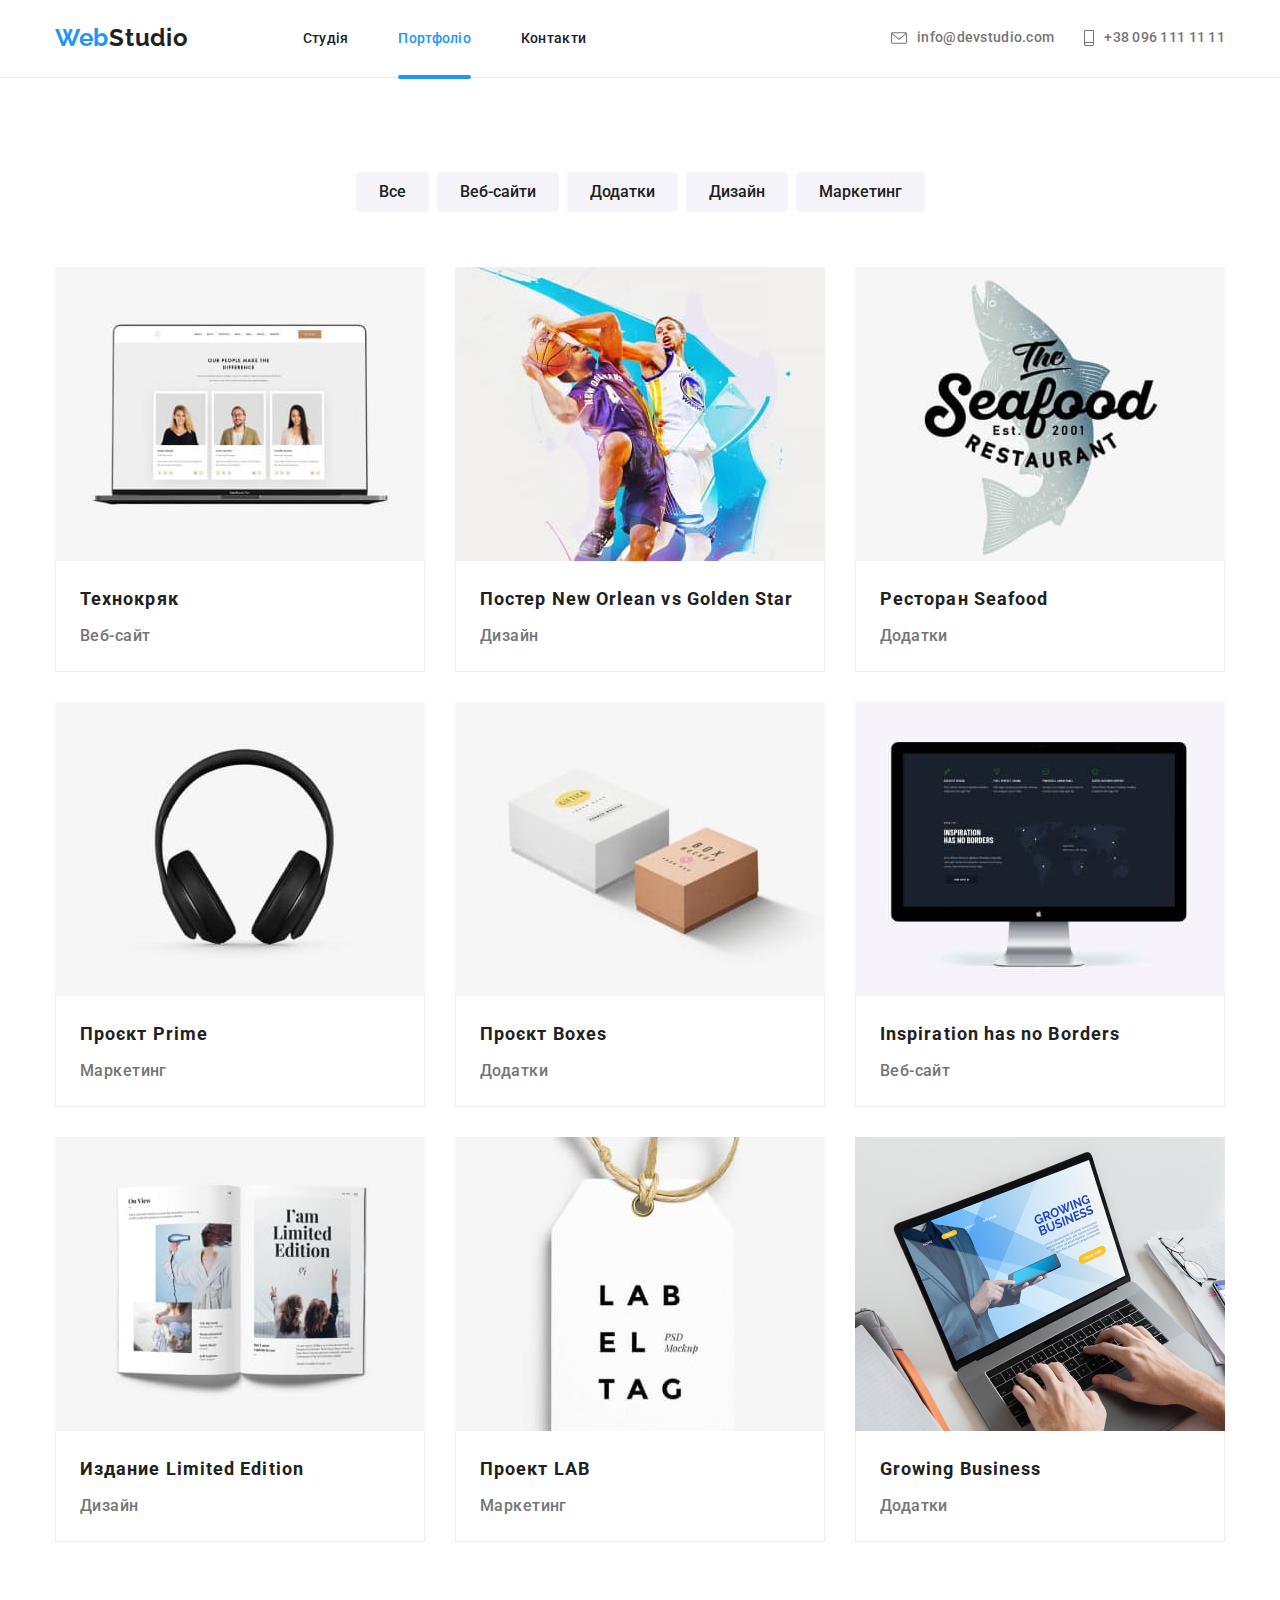
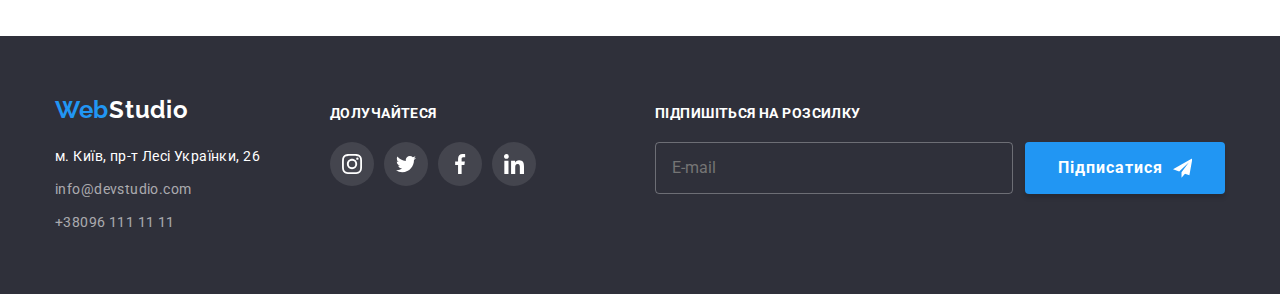
==== commit 864ca187: "final fix i hope" ====
--- a/portfolio.html
+++ b/portfolio.html
@@ -107,13 +107,20 @@
                   <p class="portfolio-gallery__text">
                                          Ресурс пропонує комплексні пропозиції з різним рівнем функціоналу та сервісів. Все це дозволить відвідувачу отримати вичерпні відомості про компанію чи приватну особу.
                   </p>
-                  <img
-                    class="portfolio-gallery__img"
-                    srcset="./images/texno-354.jpg 1x, ./images/texno-370.jpg 1x, ./images/texno-450.jpg 1x, ./images/texno-708@2x.jpg 2x, ./images/texno-740@2x.jpg 2x, ./images/texno-900@2x.jpg 2x"
-                      src="images/texno-450.jpg"
-                      alt="Веб-сайт на ноутбуке"
-                    
-                  />
+                  <picture>
+                                    <source srcset="./images/texno-370.jpg 1x, ./images/texno-740@2x.jpg 2x"
+                                        media="(min-width: 1200px)">
+                                
+                                    <source
+                                        srcset="./images/texno-354.jpg 1x, ./images/texno-708@2x.jpg 2x"
+                                        media="(min-width: 768px) and (max-width: 1199px)">
+                                
+                                    <source
+                                        srcset="./images/texno-450.jpg 1x, ./images/mobile/portfolio/texno-900@2x.jpg 2x"
+                                        media="(max-width: 767px)">
+                                
+                                    <img src="./images/texno-450.jpg" alt="ноутбук с веб-сайтом">
+                                </picture>
                 </div>
 
                 <div class="portfolio-gallery__descr">
@@ -128,12 +135,20 @@
                   <p class="portfolio-gallery__text">
                                          Ресурс пропонує комплексні пропозиції з різним рівнем функціоналу та сервісів. Все це дозволить відвідувачу отримати вичерпні відомості про компанію чи приватну особу.
                   </p>
-                  <img
-                    class="portfolio-gallery__img"
-                    srcset="./images/poster-354.jpg 1x, ./images/poster-370.jpg 1x, ./images/poster-450.jpg 1x, ./images/poster-708@2x.jpg 2x, ./images/poster-740@2x.jpg 2x, ./images/poster-900@2x.jpg 2x"
-                     src="images/poster-450.jpg"
-                      alt="Постер про баскетбол"
-                  />
+                  <picture>
+                                    <source srcset="./images/poster-370.jpg 1x, ./images/poster-740@2x.jpg 2x"
+                                        media="(min-width: 1200px)">
+                                
+                                    <source
+                                        srcset="./images/poster-354.jpg 1x, ./images/poster-708@2x.jpg 2x"
+                                        media="(min-width: 768px) and (max-width: 1199px)">
+                                
+                                    <source
+                                        srcset="./images/poster-450.jpg 1x, ./images/poster-900@2x.jpg 2x"
+                                        media="(max-width: 767px)">
+                                
+                                    <img src="./images/poster-450.jpg" alt="Постер про баскетбол">
+                                </picture>
                 </div>
 
                 <div class="portfolio-gallery__descr">
@@ -148,12 +163,20 @@
                   <p class="portfolio-gallery__text">
                                          Ресурс пропонує комплексні пропозиції з різним рівнем функціоналу та сервісів. Все це дозволить відвідувачу отримати вичерпні відомості про компанію чи приватну особу.
                   </p>
-                  <img
-                    class="portfolio-gallery__img"
-                    srcset="./images/restaurant-354.jpg 1x, ./images/restaurant-370.jpg 1x, ./images/restaurant-450.jpg 1x, ./images/restaurant-708@2x.jpg 2x, ./images/restaurant-740@2x.jpg 2x, ./images/restaurant-900@2x.jpg 2x"
-                     src="images/restaurant-450.jpg"
-                     alt="Логотип ресторана"
-                  />
+                  <picture>
+                                    <source srcset="./images/restaurant-370.jpg 1x, ./images/restaurant-740@2x.jpg 2x"
+                                        media="(min-width: 1200px)">
+                                
+                                    <source
+                                        srcset="./images/restaurant-354.jpg 1x, ./images/restaurant-708@2x.jpg 2x"
+                                        media="(min-width: 768px) and (max-width: 1199px)">
+                                
+                                    <source
+                                        srcset="./images/restaurant-450.jpg 1x, ./images/restaurant-900@2x.jpg 2x"
+                                        media="(max-width: 767px)">
+                                
+                                    <img src="./images/restaurant-450.jpg" alt="Логотип ресторану">
+                                </picture>
                 </div>
 
                 <div class="portfolio-gallery__descr">
@@ -168,13 +191,20 @@
                   <p class="portfolio-gallery__text">
                                          Ресурс пропонує комплексні пропозиції з різним рівнем функціоналу та сервісів. Все це дозволить відвідувачу отримати вичерпні відомості про компанію чи приватну особу.
                   </p>
-                  <img
-                    class="portfolio-gallery__img"
-                    srcset="./images/prime-354.jpg 1x, ./images/prime-370.jpg 1x, ./images/prime-450.jpg 1x, ./images/prime-708@2x.jpg 2x, ./images/prime-740@2x.jpg 2x, ./images/prime-900@2x.jpg 2x"
-                    src="images/prime-450.jpg"
-                     alt="Наушники"
-                    
-                  />
+                  <picture>
+                                    <source srcset="./images/prime-370.jpg 1x, ./images/prime-740@2x.jpg 2x"
+                                        media="(min-width: 1200px)">
+                                
+                                    <source
+                                        srcset="./images/prime-354.jpg 1x, ./images/prime-708@2x.jpg 2x"
+                                        media="(min-width: 768px) and (max-width: 1199px)">
+                                
+                                    <source
+                                        srcset="./images/prime-450.jpg 1x, ./images/prime-900@2x.jpg 2x"
+                                        media="(max-width: 767px)">
+                                
+                                    <img src="./images/prime-450.jpg" alt="Навушники">
+                                </picture>
                 </div>
 
                 <div class="portfolio-gallery__descr">
@@ -189,13 +219,20 @@
                   <p class="portfolio-gallery__text">
                                          Ресурс пропонує комплексні пропозиції з різним рівнем функціоналу та сервісів. Все це дозволить відвідувачу отримати вичерпні відомості про компанію чи приватну особу.
                   </p>
-                  <img
-                    class="portfolio-gallery__img"
-                    srcset="./images/boxes-354.jpg 1x, ./images/boxes-370.jpg 1x, ./images/boxes-450.jpg 1x, ./images/boxes-708@2x.jpg 2x, ./images/boxes-740@2x.jpg 2x, ./images/boxes-900@2x.jpg 2x"
-                     src="images/boxes-450.jpg" 
-                     alt="Две маленькие коробки"
-                    
-                  />
+                  <picture>
+                                    <source srcset="./images/boxes-370.jpg 1x, ./images/boxes-740@2x.jpg 2x"
+                                        media="(min-width: 1200px)">
+                                
+                                    <source
+                                        srcset="./images/boxes-354.jpg 1x, ./images/boxes-708@2x.jpg 2x"
+                                        media="(min-width: 768px) and (max-width: 1199px)">
+                                
+                                    <source
+                                        srcset="./images/boxes-450.jpg 1x, ./images/boxes-900@2x.jpg 2x"
+                                        media="(max-width: 767px)">
+                                
+                                    <img src="./images/boxes-450.jpg" alt="Дві коробки">
+                                </picture>
                 </div>
 
                 <div class="portfolio-gallery__descr">
@@ -210,13 +247,20 @@
                   <p class="portfolio-gallery__text">
                                          Ресурс пропонує комплексні пропозиції з різним рівнем функціоналу та сервісів. Все це дозволить відвідувачу отримати вичерпні відомості про компанію чи приватну особу.
                   </p>
-                  <img
-                    class="portfolio-gallery__img"
-                    srcset="./images/inspiration-354.jpg 1x, ./images/inspiration-370.jpg 1x, ./images/inspiration-450.jpg 1x, ./images/inspiration-708@2x.jpg 2x, ./images/inspiration-740@2x.jpg 2x, ./images/inspiration-900@2x.jpg 2x"
-                     src="images/inspiration-450.jpg" 
-                     alt="Информация про влияние фирмы на мониторе"
-                    
-                  />
+                  <picture>
+                                    <source srcset="./images/inspiration-370.jpg 1x, ./images/inspiration-740@2x.jpg 2x"
+                                        media="(min-width: 1200px)">
+                                
+                                    <source
+                                        srcset="./images/inspiration-354.jpg 1x, ./images/inspiration-708@2x.jpg 2x"
+                                        media="(min-width: 768px) and (max-width: 1199px)">
+                                
+                                    <source
+                                        srcset="./images/inspiration-450.jpg 1x, ./images/inspiration-900@2x.jpg 2x"
+                                        media="(max-width: 767px)">
+                                
+                                    <img src="./images/inspiration-450.jpg" alt="Інформація про вплив фірми на мониторі">
+                                </picture>
                 </div>
 
                 <div class="portfolio-gallery__descr">
@@ -231,13 +275,20 @@
                   <p class="portfolio-gallery__text">
                      Ресурс пропонує комплексні пропозиції з різним рівнем функціоналу та сервісів. Все це дозволить відвідувачу отримати вичерпні відомості про компанію чи приватну особу.
                   </p>
-                  <img
-                    class="portfolio-gallery__img"
-                    srcset="./images/book-354.jpg 1x, ./images/book-370.jpg 1x, ./images/book-450.jpg 1x, ./images/book-708@2x.jpg 2x, ./images/book-740@2x.jpg 2x, ./images/bool-900@2x.jpg 2x"
-                     src="images/book-450.jpg" 
-                     alt="Книга"
-                    
-                  />
+                  <picture>
+                                    <source srcset="./images/book-370.jpg 1x, ./images/book-740@2x.jpg 2x"
+                                        media="(min-width: 1200px)">
+                                
+                                    <source
+                                        srcset="./images/book-354.jpg 1x, ./images/book-708@2x.jpg 2x"
+                                        media="(min-width: 768px) and (max-width: 1199px)">
+                                
+                                    <source
+                                        srcset="./images/book-450.jpg 1x, ./images/book-900@2x.jpg 2x"
+                                        media="(max-width: 767px)">
+                                
+                                    <img src="./images/book-450.jpg" alt="Книга">
+                                </picture>
                 </div>
 
                 <div class="portfolio-gallery__descr">
@@ -252,13 +303,20 @@
                   <p class="portfolio-gallery__text">
                                          Ресурс пропонує комплексні пропозиції з різним рівнем функціоналу та сервісів. Все це дозволить відвідувачу отримати вичерпні відомості про компанію чи приватну особу.
                   </p>
-                  <img
-                    class="portfolio-gallery__img"
-                    srcset="./images/lab-354.jpg 1x, ./images/lab-370.jpg 1x, ./images/lab-450.jpg 1x, ./images/lab-708@2x.jpg 2x, ./images/lab-740@2x.jpg 2x, ./images/lab-900@2x.jpg 2x"
-                     src="images/lab-450.jpg"
-                      alt="Бирка фирмы"
-                    
-                  />
+                   <picture>
+                                    <source srcset="./images/lab-370.jpg 1x, ./images/lab-740@2x.jpg 2x"
+                                        media="(min-width: 1200px)">
+                                
+                                    <source
+                                        srcset="./images/lab-354.jpg 1x, ./images/lab-708@2x.jpg 2x"
+                                        media="(min-width: 768px) and (max-width: 1199px)">
+                                
+                                    <source
+                                        srcset="./images/lab-450.jpg 1x, ./images/lab-900@2x.jpg 2x"
+                                        media="(max-width: 767px)">
+                                
+                                    <img src="./images/lab-450.jpg" alt="лейбл фірми">
+                                </picture>
                 </div>
 
                 <div class="portfolio-gallery__descr">
@@ -273,13 +331,20 @@
                   <p class="portfolio-gallery__text">
                                          Ресурс пропонує комплексні пропозиції з різним рівнем функціоналу та сервісів. Все це дозволить відвідувачу отримати вичерпні відомості про компанію чи приватну особу.
                   </p>
-                  <img
-                    class="portfolio-gallery__img"
-                    srcset="./images/growing-354.jpg 1x, ./images/growing-370.jpg 1x, ./images/growing-450.jpg 1x, ./images/growing-708@2x.jpg 2x, ./images/growing-740@2x.jpg 2x, ./images/growing-900@2x.jpg 2x"
-                     src="images/growing-450.jpg"
-                      alt="Реклама сайта на ноутбуке"
-                    
-                  />
+                  <picture>
+                                    <source srcset="./images/growing-370.jpg 1x, ./images/growing-740@2x.jpg 2x"
+                                        media="(min-width: 1200px)">
+                                
+                                    <source
+                                        srcset="./images/growing-354.jpg 1x, ./images/growing-708@2x.jpg 2x"
+                                        media="(min-width: 768px) and (max-width: 1199px)">
+                                
+                                    <source
+                                        srcset="./images/growing-450.jpg 1x, ./images/growing-900@2x.jpg 2x"
+                                        media="(max-width: 767px)">
+                                
+                                    <img src="./images/growing-450.jpg" alt="лейбл фірми">
+                                </picture>
                 </div>
 
                 <div class="portfolio-gallery__descr">
--- a/css/main.min.css
+++ b/css/main.min.css
@@ -1,2 +1,2 @@
-/*! modern-normalize v1.1.0 | MIT License | https://github.com/sindresorhus/modern-normalize */*,::before,::after{-webkit-box-sizing:border-box;box-sizing:border-box}html{line-height:1.15;-webkit-text-size-adjust:100%;-moz-tab-size:4;-o-tab-size:4;tab-size:4}body{margin:0;font-family:system-ui,-apple-system,"Segoe UI",Roboto,Helvetica,Arial,sans-serif,"Apple Color Emoji","Segoe UI Emoji"}hr{height:0;color:inherit}abbr[title]{-webkit-text-decoration:underline dotted;text-decoration:underline dotted}b,strong{font-weight:bolder}code,kbd,samp,pre{font-family:ui-monospace, SFMono-Regular, Consolas, 'Liberation Mono', Menlo, monospace;font-size:1em}small{font-size:80%}sub,sup{font-size:75%;line-height:0;position:relative;vertical-align:baseline}sub{bottom:-0.25em}sup{top:-0.5em}table{text-indent:0;border-color:inherit}button,input,optgroup,select,textarea{font-family:inherit;font-size:100%;line-height:1.15;margin:0}button,select{text-transform:none}button,[type='button'],[type='reset'],[type='submit']{-webkit-appearance:button}::-moz-focus-inner{border-style:none;padding:0}:-moz-focusring{outline:1px dotted ButtonText}:-moz-ui-invalid{box-shadow:none}legend{padding:0}progress{vertical-align:baseline}::-webkit-inner-spin-button,::-webkit-outer-spin-button{height:auto}[type='search']{-webkit-appearance:textfield;outline-offset:-2px}::-webkit-search-decoration{-webkit-appearance:none}::-webkit-file-upload-button{-webkit-appearance:button;font:inherit}summary{display:list-item}h1,h2,h3,h4,h5,h6{margin:0;padding:0;color:#212121}ul{padding:0;margin:0;list-style:none}p{margin:0;padding:0}img{display:block}input{padding:0;margin:0}button{cursor:pointer;border:none}a{text-decoration:none}.container,.task-container{max-width:1200px;padding-left:15px;padding-right:15px;margin-left:auto;margin-right:auto}@media screen and (min-width: 480px){.container,.task-container{width:480px}}@media screen and (min-width: 768px){.container,.task-container{width:768px}}@media screen and (min-width: 1200px){.container,.task-container{width:1200px}}.team,.partners,.portfolio{padding-top:60px;padding-bottom:60px}@media screen and (min-width: 1200px){.team,.partners,.portfolio{padding-top:94px;padding-bottom:94px}}.headlines{margin-bottom:50px;font-weight:700;font-size:36px;line-height:1.16;text-align:center;letter-spacing:0.03em}.hide{width:1px;height:1px;overflow:hidden;opacity:0;margin-top:-1px}body{font-family:'Roboto', sans-serif;font-size:12px;letter-spacing:0.03em;background-color:#fff;color:#757575}@media screen and (min-width: 1200px){body{font-size:14px;line-height:24px}}.container{max-width:1200px;padding-left:15px;padding-right:15px;margin-left:auto;margin-right:auto}@media screen and (min-width: 480px){.container{width:480px}}@media screen and (min-width: 768px){.container{width:768px}}@media screen and (min-width: 1200px){.container{width:1200px}}.menu-container{display:-webkit-box;display:-ms-flexbox;display:flex;background-color:#fff}.menu-container.is-open{-webkit-transform:translateX(0);transform:translateX(0)}@media screen and (max-width: 767.98px){.menu-container{position:fixed;top:0;left:0;right:0;bottom:0;-webkit-transform:translateX(100%);transform:translateX(100%);-webkit-transition:-webkit-transform;transition:-webkit-transform;transition:transform;transition:transform, -webkit-transform;-webkit-transition-duration:250ms;transition-duration:250ms;-webkit-transition-timing-function:0.4,0,0.2,1;transition-timing-function:0.4,0,0.2,1}}@media screen and (min-width: 768px){.menu-container{-webkit-box-flex:2;-ms-flex-positive:2;flex-grow:2}}@media screen and (max-width: 1199.98px){.menu-container{z-index:2}}@media screen and (max-width: 767px){.menu-container-two{position:relative;width:100%;padding-top:48px;padding-right:83px;padding-bottom:48px;padding-left:40px;height:100%;display:-webkit-box;display:-ms-flexbox;display:flex;-webkit-box-orient:vertical;-webkit-box-direction:normal;-ms-flex-direction:column;flex-direction:column;-webkit-box-pack:justify;-ms-flex-pack:justify;justify-content:space-between;margin-left:auto;margin-right:auto}}@media screen and (min-width: 768px){.menu-container-two{display:-webkit-box;display:-ms-flexbox;display:flex;-webkit-box-pack:center;-ms-flex-pack:center;justify-content:center;-webkit-box-align:center;-ms-flex-align:center;align-items:center;-webkit-box-pack:justify;-ms-flex-pack:justify;justify-content:space-between;margin-left:88px}}@media screen and (min-width: 1200px){.menu-container-two{margin-left:auto}}.menu-container__button{position:absolute;top:8px;right:15px;width:40px;height:40px;margin-left:auto;padding:0;background-color:#fff;border:1px solid transparent}@media screen and (min-width: 768px){.menu-container__button{display:none}}.header{border-bottom:1px solid #ECECEC}.header__container{display:-webkit-box;display:-ms-flexbox;display:flex;-webkit-box-pack:justify;-ms-flex-pack:justify;justify-content:space-between;-webkit-box-align:center;-ms-flex-align:center;align-items:center;padding-top:16px;padding-bottom:16px}@media screen and (min-width: 768px){.header__container{padding-top:21px;padding-bottom:21px}}@media screen and (min-width: 1200px){.header__container{-webkit-box-pack:start;-ms-flex-pack:start;justify-content:start;padding-top:24px;padding-bottom:25px}}.header__button{width:40px;height:40px;padding:0;margin-left:auto;background-color:#fff;border:1px solid transparent}@media screen and (min-width: 768px){.header__button{display:none}}.header__button:hover .header__icon-close,.header__button:focus .header__icon-close{fill:#2196F3}.header__button .header__icon-close{display:none}.header__button.is-open .header__icon-close{display:block}.header__button:hover .header__icon-open,.header__button:focus .header__icon-open{fill:#2196F3}.header__button.is-open .header__icon-open{display:none;width:40px;height:40px}@media screen and (max-width: 767px){.header__nav{margin-bottom:302px}}@media screen and (min-width: 768px){.list-nav{display:-webkit-box;display:-ms-flexbox;display:flex;-webkit-box-pack:center;-ms-flex-pack:center;justify-content:center;-webkit-box-align:center;-ms-flex-align:center;align-items:center}}@media screen and (min-width: 1200px){.list-nav{margin-left:93px}}@media screen and (max-width: 767px){.list-nav__items:not(:last-child){margin-bottom:32px}}@media screen and (min-width: 768px){.list-nav__items:not(:first-child){margin-left:50px}}.list-nav__link{display:inline-block;font-weight:500;font-size:40px;line-height:1.17;letter-spacing:0.02em;text-decoration:none;color:#212121;-webkit-transition:color;transition:color;-webkit-transition-duration:250ms;transition-duration:250ms;-webkit-transition-timing-function:0.4,0,0.2,1;transition-timing-function:0.4,0,0.2,1}.list-nav__link:hover,.list-nav__link:focus{color:#2196F3}@media screen and (min-width: 768px){.list-nav__link{font-size:14px;line-height:1.14}}.list-nav__link--active{color:#2196F3}@media screen and (min-width: 768px){.list-nav__link--active{position:relative}.list-nav__link--active::after{content:" ";position:absolute;left:0;bottom:0;width:100%;height:4px;border-radius:2px;background-color:#2196F3;-webkit-transform:translateY(34px);transform:translateY(34px)}}@media screen and (min-width: 1200px){.list-nav__link--active::after{-webkit-transform:translateY(32px);transform:translateY(32px)}}@media screen and (max-width: 767px){.header__container-links{display:-webkit-box;display:-ms-flexbox;display:flex;-ms-flex-wrap:wrap;flex-wrap:wrap;-webkit-box-orient:vertical;-webkit-box-direction:reverse;-ms-flex-direction:column-reverse;flex-direction:column-reverse;margin-bottom:64px}}@media screen and (min-width: 768px){.header__container-links{margin-left:84px}}@media screen and (min-width: 1200px){.header__container-links{display:-webkit-box;display:-ms-flexbox;display:flex;-webkit-box-pack:center;-ms-flex-pack:center;justify-content:center;-webkit-box-align:center;-ms-flex-align:center;align-items:center;margin-left:305px}}.header__link{display:block;font-weight:500;letter-spacing:0.02em;text-decoration:none}@media screen and (min-width: 768px){.header__link:hover,.header__link:focus{color:#2196F3}}.header__link-tel{font-size:34px;line-height:1.17;color:#2196F3}@media screen and (max-width: 767px){.header__link-tel{margin-bottom:32px}}@media screen and (min-width: 768px){.header__link-tel{display:-webkit-box;display:-ms-flexbox;display:flex;-webkit-box-align:center;-ms-flex-align:center;align-items:center;font-size:12px;line-height:1.16;color:#757575}}@media screen and (min-width: 1200px){.header__link-tel{font-size:14px;line-height:1.14;margin-left:30px}}.header__link-email{font-size:24px;line-height:1.16;color:#757575}@media screen and (min-width: 768px){.header__link-email{display:-webkit-box;display:-ms-flexbox;display:flex;-webkit-box-pack:center;-ms-flex-pack:center;justify-content:center;-webkit-box-align:center;-ms-flex-align:center;align-items:center;font-size:12px;margin-bottom:10px}}@media screen and (min-width: 1200px){.header__link-email{font-size:14px;line-height:1.14;margin-bottom:0}}.header__icon{display:none}@media screen and (min-width: 768px){.header__icon{display:inline-block;margin-right:10px;fill:currentColor}}.header__social-networks{display:-webkit-box;display:-ms-flexbox;display:flex}@media screen and (min-width: 768px){.header__social-networks{display:none}}.header__items:not(:last-child){padding-right:10px;border-right:1px solid rgba(33,33,33,0.2)}.header__items:not(:first-child){margin-left:10px}.header__social-link{font-weight:500;font-size:18px;line-height:1.22;letter-spacing:0.02em;color:#2196F3;text-decoration:none}.logo{display:block;font-family:"Raleway",sans-serif;font-weight:700;font-size:24px;line-height:1.16;letter-spacing:0.03em;text-decoration:none;color:#212121}@media screen and (min-width: 768px){.logo{margin-left:0}}.logo__text{color:#2196F3}.logo__footer{margin-left:auto;margin-right:auto;margin-bottom:20px;color:#fff}.hero{max-width:1600px;padding:118px 60px;margin:0 auto;text-align:center;background-color:#2F303A;background-image:-webkit-gradient(linear, left top, right top, from(rgba(47,48,58,0.4)), to(rgba(47,48,58,0.4))),url("../images/bg-hero-mobile.jpg");background-image:linear-gradient(to right, rgba(47,48,58,0.4), rgba(47,48,58,0.4)),url("../images/bg-hero-mobile.jpg");background-repeat:no-repeat;background-size:cover}@media (min-device-pixel-ratio: 2), (-webkit-min-device-pixel-ratio: 2), (min-resolution: 192dpi), (min-resolution: 2dppx){.hero{background-image:-webkit-gradient(linear, left top, right top, from(rgba(47,48,58,0.4)), to(rgba(47,48,58,0.4))),url("../images/bg-hero-mobile@x2.jpg");background-image:linear-gradient(to right, rgba(47,48,58,0.4), rgba(47,48,58,0.4)),url("../images/bg-hero-mobile@x2.jpg")}}@media screen and (min-width: 768px){.hero{background-image:-webkit-gradient(linear, left top, right top, from(rgba(47,48,58,0.4)), to(rgba(47,48,58,0.4))),url("../images/bg-hero-tablet.jpg");background-image:linear-gradient(to right, rgba(47,48,58,0.4), rgba(47,48,58,0.4)),url("../images/bg-hero-tablet.jpg")}}@media screen and (min-width: 768px) and (min-device-pixel-ratio: 2), screen and (min-width: 768px) and (-webkit-min-device-pixel-ratio: 2), screen and (min-width: 768px) and (min-resolution: 192dpi), screen and (min-width: 768px) and (min-resolution: 2dppx){.hero{background-image:-webkit-gradient(linear, left top, right top, from(rgba(47,48,58,0.4)), to(rgba(47,48,58,0.4))),url("../images/bg-hero-tablet@x2.jpg");background-image:linear-gradient(to right, rgba(47,48,58,0.4), rgba(47,48,58,0.4)),url("../images/bg-hero-tablet@x2.jpg")}}@media screen and (min-width: 1200px){.hero{background-image:-webkit-gradient(linear, left top, right top, from(rgba(47,48,58,0.4)), to(rgba(47,48,58,0.4))),url("../images/bg-hero-desktop.jpg");background-image:linear-gradient(to right, rgba(47,48,58,0.4), rgba(47,48,58,0.4)),url("../images/bg-hero-desktop.jpg");padding:200px 0}}@media screen and (min-width: 1200px) and (min-device-pixel-ratio: 2), screen and (min-width: 1200px) and (-webkit-min-device-pixel-ratio: 2), screen and (min-width: 1200px) and (min-resolution: 192dpi), screen and (min-width: 1200px) and (min-resolution: 2dppx){.hero{background-image:-webkit-gradient(linear, left top, right top, from(rgba(47,48,58,0.4)), to(rgba(47,48,58,0.4))),url("../images/bg-hero-desktop@x2.jpg");background-image:linear-gradient(to right, rgba(47,48,58,0.4), rgba(47,48,58,0.4)),url("../images/bg-hero-desktop@x2.jpg")}}.hero .hero-title{margin-bottom:30px;font-weight:900;letter-spacing:0.06em;text-transform:uppercase;color:#fff}@media screen and (min-width: 480px){.hero .hero-title{font-size:26px;line-height:1.62}}@media screen and (min-width: 1200px){.hero .hero-title{font-size:44px;line-height:1.36}}.hero .hero-btn{padding:10px 32px;color:#fff;background-color:#2196F3;-webkit-box-shadow:0px 4px 4px rgba(0,0,0,0.15);box-shadow:0px 4px 4px rgba(0,0,0,0.15);border-radius:4px;font-weight:bold;font-size:16px;line-height:calc(30 / 16);letter-spacing:0.06em;cursor:pointer;-webkit-transition-property:background-color;transition-property:background-color;-webkit-transition-duration:250ms;transition-duration:250ms;-webkit-transition-timing-function:0.4,0,0.2,1;transition-timing-function:0.4,0,0.2,1}.hero .hero-btn:focus,.hero .hero-btn:hover{background-color:#188CE8}.hero__container{max-width:480px;height:400px;padding-top:118px;padding-bottom:118px;text-align:center}@media screen and (min-width: 768px){.hero__container{width:768px}}@media screen and (min-width: 1200px){.hero__container{width:1200px;height:600px;padding-top:200px;padding-bottom:200px}}.backdrop{position:fixed;left:0;top:0;width:100%;height:100%;background-color:rgba(0,0,0,0.2);opacity:1;-webkit-transition:opacity;transition:opacity;-webkit-transition-duration:250ms;transition-duration:250ms;-webkit-transition-timing-function:0.4,0,0.2,1;transition-timing-function:0.4,0,0.2,1;z-index:1}.backdrop__is-hidden{opacity:0;pointer-events:none}.modal{position:absolute;top:50%;left:50%;width:450px;height:609px;padding:40px;background-color:#fff;-webkit-box-shadow:0px 1px 3px rgba(0,0,0,0.12),0px 1px 1px rgba(0,0,0,0.14),0px 2px 1px rgba(0,0,0,0.2);box-shadow:0px 1px 3px rgba(0,0,0,0.12),0px 1px 1px rgba(0,0,0,0.14),0px 2px 1px rgba(0,0,0,0.2);border-radius:4px;-webkit-transform:translate(-50%, -50%) scale(1);transform:translate(-50%, -50%) scale(1);-webkit-transition:-webkit-transform;transition:-webkit-transform;transition:transform;transition:transform, -webkit-transform;-webkit-transition-duration:250ms;transition-duration:250ms;-webkit-transition-timing-function:0.4,0,0.2,1;transition-timing-function:0.4,0,0.2,1;z-index:20}.backdrop__is-hidden .modal{-webkit-transform:translate(-50%, -50%) scale(1.2);transform:translate(-50%, -50%) scale(1.2)}@media screen and (min-width: 1200px){.modal{width:528px}}.button-modal-close{position:absolute;display:-webkit-box;display:-ms-flexbox;display:flex;-webkit-box-pack:center;-ms-flex-pack:center;justify-content:center;-webkit-box-align:center;-ms-flex-align:center;align-items:center;padding:6px;top:11px;right:12px;width:30px;height:30px;border-radius:50%;background-color:#fff;border:1px solid rgba(0,0,0,0.1);cursor:pointer}.button-modal-close__icon{position:absolute;display:inline-block;width:18px;height:18px;margin:0;padding:0;fill:#000;-webkit-transition:fill;transition:fill;-webkit-transition-duration:250ms;transition-duration:250ms;-webkit-transition-timing-function:0.4,0,0.2,1;transition-timing-function:0.4,0,0.2,1}.button-modal-close:hover .button-modal-close__icon,.button-modal-close:focus .button-modal-close__icon{fill:#2196F3}.form{display:-webkit-box;display:-ms-flexbox;display:flex;-webkit-box-orient:vertical;-webkit-box-direction:normal;-ms-flex-direction:column;flex-direction:column;-webkit-box-align:center;-ms-flex-align:center;align-items:center;width:370px;text-align:left;padding:0}@media screen and (min-width: 1200px){.form{width:448px}}.form-title{font-weight:700;font-size:20px;line-height:1.15;text-align:center;color:#212121;margin-bottom:12px}.form-group-field{width:100%;font-size:16px;line-height:1.125;margin-bottom:20px}.form-label{display:block;font-size:12px;line-height:1.17;letter-spacing:0.01em;color:#757575;padding:0;margin-bottom:4px}.form-field{position:relative;width:100%;margin-bottom:10px}.input-icon{position:absolute;left:12px;top:50%;-webkit-transform:translateY(-50%);transform:translateY(-50%);width:18px;height:18px;fill:#212121;-webkit-transition:fill;transition:fill;-webkit-transition-duration:250ms;transition-duration:250ms;-webkit-transition-timing-function:0.4,0,0.2,1;transition-timing-function:0.4,0,0.2,1}.form-input{width:100%;min-height:40px;border:1px solid rgba(33,33,33,0.2);border-radius:4px;padding-left:42px;color:#757575;-webkit-transition-property:border;transition-property:border;-webkit-transition-duration:250ms;transition-duration:250ms;-webkit-transition-timing-function:0.4,0,0.2,1;transition-timing-function:0.4,0,0.2,1;outline:none}.form-textarea{display:block;width:100%;min-height:120px;border:1px solid rgba(33,33,33,0.2);border-radius:4px;padding:12px 16px;color:var(--secondary-color);margin:0;resize:none;outline:none;-webkit-transition-property:border;transition-property:border;-webkit-transition-duration:250ms;transition-duration:250ms;-webkit-transition-timing-function:0.4,0,0.2,1;transition-timing-function:0.4,0,0.2,1}.form-textarea:focus-within{border:1px solid #2196F3}.form-field:focus-within>.input-icon{fill:#2196F3}.form-input:focus-within{border:1px solid #2196f3}.form-textarea::-webkit-input-placeholder{color:rgba(117,117,117,0.5)}.form-textarea:-ms-input-placeholder{color:rgba(117,117,117,0.5)}.form-textarea::-ms-input-placeholder{color:rgba(117,117,117,0.5)}.form-textarea::placeholder{color:rgba(117,117,117,0.5)}.form-agreement-label{position:relative;display:-webkit-box;display:-ms-flexbox;display:flex;-webkit-box-align:center;-ms-flex-align:center;align-items:center;margin-bottom:30px;padding-left:24px;line-height:1.71;letter-spacing:0.03em;color:#757575}.form-agreement-link{color:#2196F3;text-decoration:underline}.form-agreement-icon-check{position:absolute;left:0;top:50%;-webkit-transform:translateY(-50%);transform:translateY(-50%);width:16px;height:15px;opacity:1;-webkit-transition:opacity;transition:opacity;-webkit-transition-duration:250ms;transition-duration:250ms;-webkit-transition-timing-function:0.4,0,0.2,1;transition-timing-function:0.4,0,0.2,1}.form-agreement-icon-checked{position:absolute;left:0;top:50%;-webkit-transform:translateY(-50%);transform:translateY(-50%);width:16px;height:15px;opacity:0;fill:#2196F3;-webkit-transition:opacity;transition:opacity;-webkit-transition-duration:250ms;transition-duration:250ms;-webkit-transition-timing-function:0.4,0,0.2,1;transition-timing-function:0.4,0,0.2,1}.checkbox:checked ~ .form-agreement-icon-check{opacity:0}.checkbox:checked ~ .form-agreement-icon-checked{opacity:1}.form-submit-btn{display:-webkit-box;display:-ms-flexbox;display:flex;-webkit-box-align:center;-ms-flex-align:center;align-items:center;-webkit-box-pack:center;-ms-flex-pack:center;justify-content:center;width:200px;height:50px;padding:0;font-weight:700;font-size:16px;line-height:1.875;letter-spacing:0.06em;color:#fff;-webkit-box-shadow:0px 4px 4px rgba(0,0,0,0.15);box-shadow:0px 4px 4px rgba(0,0,0,0.15);background-color:#2196F3;border:none;border-radius:4px;cursor:pointer;-webkit-transition:background-color;transition:background-color;-webkit-transition-duration:250ms;transition-duration:250ms;-webkit-transition-timing-function:0.4,0,0.2,1;transition-timing-function:0.4,0,0.2,1}.form-submit-btn:hover{background-color:#188CE8}.advantege-section{padding-top:60px;padding-bottom:60px}@media screen and (min-width: 1200px){.advantege-section{padding-top:94px;padding-bottom:94px}}.advantage-list{display:-webkit-box;display:-ms-flexbox;display:flex;-ms-flex-wrap:wrap;flex-wrap:wrap}@media screen and (min-width: 768px) and (max-width: 1199px){.advantage-list{margin:-15px}}.advantage-titles{margin-bottom:10px;font-weight:700;font-size:14px;line-height:1.14;letter-spacing:0.03em;text-transform:uppercase}@media screen and (min-width: 480px) and (max-width: 767px){.advantage-titles{text-align:center}}.advantege-icon{display:-webkit-box;display:-ms-flexbox;display:flex;-webkit-box-pack:center;-ms-flex-pack:center;justify-content:center;-webkit-box-align:center;-ms-flex-align:center;align-items:center;margin-bottom:30px;max-width:450px;height:120px;border-radius:4px;background-color:#F5F4FA}@media screen and (min-width: 768px){.advantege-icon{max-width:354px}}@media screen and (min-width: 1200px){.advantege-icon{max-width:270px}}@media screen and (max-width: 767px){.advantage-item:not(:last-child){margin-bottom:30px}}@media screen and (min-width: 768px) and (max-width: 1199px){.advantage-item{margin:15px;max-width:354px}}@media screen and (min-width: 1200px){.advantage-item{max-width:270px}.advantage-item:not(:first-child){margin-left:30px}}.advantage-explanations{font-size:14px;line-height:calc(24 / 14);letter-spacing:0.03em;color:#757575}.task-section{display:none}@media screen and (min-width: 1200px){.task-section{display:block;padding-top:0}}.task-list{display:-webkit-box;display:-ms-flexbox;display:flex}.task-item{position:relative;margin-right:30px}.task-item:last-child{margin-right:0px}.img-task{width:370px}.task-name-thumb{display:-webkit-box;display:-ms-flexbox;display:flex;-webkit-box-align:center;-ms-flex-align:center;align-items:center;-webkit-box-pack:center;-ms-flex-pack:center;justify-content:center;position:absolute;bottom:0;width:370px;height:70px;background:rgba(47,48,58,0.8)}.task-name{font-weight:bold;font-size:14px;line-height:calc(16 / 14);text-align:center;letter-spacing:0.03em;text-transform:uppercase;color:#fff}.team{background-color:#F5F4FA}.team__title{margin-bottom:30px;font-weight:700;font-size:28px;line-height:1.17;text-align:center}@media screen and (min-width: 1200px){.team__title{font-size:36px;line-height:1.16;margin-bottom:50px}}@media screen and (min-width: 768px){.team__list{display:-webkit-box;display:-ms-flexbox;display:flex;-ms-flex-wrap:wrap;flex-wrap:wrap;margin:-15px}}.team__items{margin-bottom:30px;padding-bottom:24px;font-size:16px;line-height:1.19;text-align:center;border-bottom-left-radius:4px;border-bottom-right-radius:4px;-webkit-box-shadow:0px 1px 3px rgba(0,0,0,0.12),0px 1px 1px rgba(0,0,0,0.14),0px 2px 1px rgba(0,0,0,0.2);box-shadow:0px 1px 3px rgba(0,0,0,0.12),0px 1px 1px rgba(0,0,0,0.14),0px 2px 1px rgba(0,0,0,0.2);background-color:#fff}@media screen and (min-width: 768px){.team__items{width:calc((100% - 60px) / 2);margin:15px}}@media screen and (min-width: 1200px){.team__items{width:calc((100% - 120px) / 4)}}.team__container-members{padding-top:30px;padding-bottom:24px;background-color:#fff}@media screen and (min-width: 1200px){.team__container-members{padding-bottom:30px}}.team__name{margin-bottom:10px;font-weight:500}.team__text{margin-bottom:16px;color:#2F303A}.social-networks{display:-webkit-box;display:-ms-flexbox;display:flex;-webkit-box-pack:center;-ms-flex-pack:center;justify-content:center;padding:0}.social-networks__items{margin-left:10px}.social-networks__items:first-child{margin-left:0}.team-thumb{width:100%;margin-bottom:30px}.social-networks__link{display:-webkit-box;display:-ms-flexbox;display:flex;text-align:center;width:44px;height:44px;padding:12px;border-radius:50%;-webkit-transition:background-color, -webkit-transform;transition:background-color, -webkit-transform;transition:transform, background-color;transition:transform, background-color, -webkit-transform;-webkit-transition-duration:250ms;transition-duration:250ms;-webkit-transition-timing-function:0.4,0,0.2,1;transition-timing-function:0.4,0,0.2,1}.social-networks__items:hover .social-networks__link{background-color:#2196F3}.social-networks__link:focus{background-color:#2196F3}.social-networks__icon{fill:#AFB1B8;width:20px;height:20px;-webkit-transition:fill;transition:fill;-webkit-transition-duration:250ms;transition-duration:250ms;-webkit-transition-timing-function:0.4,0,0.2,1;transition-timing-function:0.4,0,0.2,1}.social-networks__items:hover .social-networks__icon{fill:#fff}.social-networks__link:focus .social-networks__icon{fill:#fff}.partners__title{margin-bottom:30px;font-weight:700;font-size:28px;line-height:1.17;text-align:center}@media screen and (min-width: 1200px){.partners__title{font-size:36px;line-height:1.16;margin-bottom:50px}}.partners__list{margin:-15px;display:-webkit-box;display:-ms-flexbox;display:flex;-ms-flex-wrap:wrap;flex-wrap:wrap;-webkit-box-pack:center;-ms-flex-pack:center;justify-content:center}.partners__items{margin:15px;width:calc((100% - 60px) / 2)}@media screen and (min-width: 768px){.partners__items{width:calc((100% - 90px) / 3)}}@media screen and (min-width: 1200px){.partners__items{width:calc((100% - 180px) / 6)}}.partners__link{display:-webkit-box;display:-ms-flexbox;display:flex;-webkit-box-pack:center;-ms-flex-pack:center;justify-content:center;-webkit-box-align:center;-ms-flex-align:center;align-items:center;max-width:210px;height:92px;border:1px solid #AFB1B8;border-radius:4px;-webkit-transition:border;transition:border;-webkit-transition-duration:250ms;transition-duration:250ms;-webkit-transition-timing-function:0.4,0,0.2,1;transition-timing-function:0.4,0,0.2,1}.partners__items:hover .partners__link{border:1px solid #2196F3}.partners__link:focus{border:1px solid #2196F3}@media screen and (min-width: 768px){.partners__link{width:226px}}@media screen and (min-width: 1200px){.partners__link{width:170px}}.partners__icon{-webkit-transition:fill;transition:fill;-webkit-transition-duration:250ms;transition-duration:250ms;-webkit-transition-timing-function:0.4,0,0.2,1;transition-timing-function:0.4,0,0.2,1;fill:#AFB1B8}.partners__items:hover .partners__icon{fill:#2196F3}.partners__link:focus .partners__icon{fill:#2196F3}.footer{padding-top:60px;padding-bottom:60px;background-color:#2F303A;color:#fff}.footer__wrap{text-align:center}@media screen and (min-width: 768px){.footer__wrap{display:-webkit-box;display:-ms-flexbox;display:flex;-ms-flex-pack:distribute;justify-content:space-around;-ms-flex-wrap:wrap;flex-wrap:wrap}}@media screen and (min-width: 1200px){.footer__wrap{-webkit-box-align:baseline;-ms-flex-align:baseline;align-items:baseline;text-align:left}}@media screen and (max-width: 767.98px){.welcome{margin-bottom:60px}}@media screen and (min-width: 1200px){.welcome{margin-right:86px}}.welcome__title{display:block;font-weight:700;font-size:14px;line-height:1.14;text-transform:uppercase;margin-bottom:20px;color:#fff}.social-net{margin:0;letter-spacing:inherit;list-style:none;display:-webkit-box;display:-ms-flexbox;display:flex;-webkit-box-pack:center;-ms-flex-pack:center;justify-content:center;padding:0}.social-net__item:not(:last-child){margin-right:10px}.social-net__link{font-weight:500;text-decoration:none;color:#fff;display:-webkit-box;display:-ms-flexbox;display:flex;-webkit-box-pack:center;-ms-flex-pack:center;justify-content:center;-webkit-box-align:center;-ms-flex-align:center;align-items:center;width:44px;height:44px;border-radius:50%;-webkit-transition:background-color;transition:background-color;-webkit-transition-duration:250ms;transition-duration:250ms;-webkit-transition-timing-function:0.4,0,0.2,1;transition-timing-function:0.4,0,0.2,1}.social-net__link:hover,.social-net__link:active{background-color:#2196F3}.social-net__link:hover .social-net__icon,.social-net__link:active .social-net__icon{fill:#fff}.social-net__link--footer{background-color:rgba(255,255,255,0.1)}.social-net__icon{fill:#AFB1B8;-webkit-transition:fill;transition:fill;-webkit-transition-duration:250ms;transition-duration:250ms;-webkit-transition-timing-function:0.4,0,0.2,1;transition-timing-function:0.4,0,0.2,1}.social-net__icon--footer{fill:#fff}.address-list{padding:0;margin:0;letter-spacing:inherit;list-style:none}@media screen and (max-width: 767.98px){.address-list{margin-bottom:60px}}.address-list__item{font-style:normal}.address-list__item:not(:last-child){margin-bottom:9px}.address-list__link{outline:none;font-weight:normal;color:rgba(255,255,255,0.6);-webkit-transition:color;transition:color;-webkit-transition-duration:250ms;transition-duration:250ms;-webkit-transition-timing-function:0.4,0,0.2,1;transition-timing-function:0.4,0,0.2,1}.address-list__link:hover{color:#2196F3}.subscribe__title{display:block;font-weight:700;font-size:14px;line-height:1.14;text-transform:uppercase;margin-bottom:20px}@media screen and (min-width: 1200px){.subscribe .subscribe__form{display:-webkit-box;display:-ms-flexbox;display:flex}}@media screen and (min-width: 768px) and (max-width: 1199px){.subscribe{margin-top:60px}}.subscribe__input{outline:none;width:100%;padding:15px 16px;border-radius:4px;border:1px solid rgba(255,255,255,0.3);font-size:16px;line-height:1.25;color:#fff;background-color:transparent}@media screen and (min-width: 768px){.subscribe__input{width:450px}}@media screen and (max-width: 1199.98px){.subscribe__input{margin-bottom:20px}}@media screen and (min-width: 1200px){.subscribe__input{width:358px;margin-right:12px}}.portfolio-buttons{display:-webkit-box;display:-ms-flexbox;display:flex;-ms-flex-wrap:wrap;flex-wrap:wrap;-webkit-box-pack:left;-ms-flex-pack:left;justify-content:left;margin-bottom:40px;letter-spacing:inherit;list-style:none}@media screen and (min-width: 768px){.portfolio-buttons{-webkit-box-pack:center;-ms-flex-pack:center;justify-content:center}}.portfolio-buttons__item:not(:last-child){margin-right:8px}.portfolio-buttons__item:not(:nth-last-child(-n+2)){margin-bottom:15px}.portfolio-buttons__link{border-radius:4px;padding:6px 22px;background-color:#F5F4FA;color:#212121;border:1px solid transparent;font-weight:500;font-size:16px;line-height:1.62;cursor:pointer;background-color:#F5F4FA;-webkit-transition:background-color, color, -webkit-box-shadow;transition:background-color, color, -webkit-box-shadow;transition:background-color, color, box-shadow;transition:background-color, color, box-shadow, -webkit-box-shadow;-webkit-transition-duration:250ms;transition-duration:250ms;-webkit-transition-timing-function:0.4,0,0.2,1;transition-timing-function:0.4,0,0.2,1}.portfolio-buttons__link:hover,.portfolio-buttons__link:focus{background-color:#2196F3;color:#fff;-webkit-box-shadow:0px 3px 1px rgba(0,0,0,0.1),0px 1px 2px rgba(0,0,0,0.08),0px 2px 2px rgba(0,0,0,0.12);box-shadow:0px 3px 1px rgba(0,0,0,0.1),0px 1px 2px rgba(0,0,0,0.08),0px 2px 2px rgba(0,0,0,0.12)}.portfolio-gallery{padding:0;margin:0;letter-spacing:inherit;list-style:none}@media screen and (min-width: 768px){.portfolio-gallery{display:-webkit-box;display:-ms-flexbox;display:flex;-ms-flex-wrap:wrap;flex-wrap:wrap;margin:-15px;-webkit-box-align:stretch;-ms-flex-align:stretch;align-items:stretch}}.portfolio-gallery__item{position:relative;margin-bottom:30px}@media screen and (max-width: 767px){.portfolio-gallery__item:nth-child(3n){margin-right:0}.portfolio-gallery__item:nth-last-child(-n+3){margin-bottom:0}}@media screen and (min-width: 768px){.portfolio-gallery__item{display:-webkit-box;display:-ms-flexbox;display:flex;-webkit-box-align:stretch;-ms-flex-align:stretch;align-items:stretch;width:calc((100% - 60px) / 2);margin:15px}}@media screen and (min-width: 1200px){.portfolio-gallery__item{width:calc((100% - 90px) / 3)}}.portfolio-gallery__item:hover .portfolio-gallery__text{-webkit-transform:translateY(0);transform:translateY(0);-webkit-transition:-webkit-transform;transition:-webkit-transform;transition:transform;transition:transform, -webkit-transform;-webkit-transition-duration:250ms;transition-duration:250ms;-webkit-transition-timing-function:0.4,0,0.2,1;transition-timing-function:0.4,0,0.2,1}.portfolio-gallery__link{font-weight:500;text-decoration:none;color:#fff;display:block}.portfolio-gallery__link:hover{-webkit-box-shadow:0px 3px 5px rgba(0,0,0,0.12),0px 3px 3px rgba(0,0,0,0.14),0px 4px 3px rgba(0,0,0,0.2);box-shadow:0px 3px 5px rgba(0,0,0,0.12),0px 3px 3px rgba(0,0,0,0.14),0px 4px 3px rgba(0,0,0,0.2);-webkit-transition:-webkit-box-shadow;transition:-webkit-box-shadow;transition:box-shadow;transition:box-shadow, -webkit-box-shadow;-webkit-transition-duration:250ms;transition-duration:250ms;-webkit-transition-timing-function:0.4,0,0.2,1;transition-timing-function:0.4,0,0.2,1}@media screen and (min-width: 768px){.portfolio-gallery__link{display:-webkit-box;display:-ms-flexbox;display:flex;-webkit-box-orient:vertical;-webkit-box-direction:normal;-ms-flex-direction:column;flex-direction:column;-webkit-box-align:stretch;-ms-flex-align:stretch;align-items:stretch}}.portfolio-gallery__overlay{position:relative;overflow:hidden}.portfolio-gallery__img{width:100%}.portfolio-gallery__text{display:-webkit-box;display:-ms-flexbox;display:flex;-webkit-box-pack:center;-ms-flex-pack:center;justify-content:center;-webkit-box-align:center;-ms-flex-align:center;align-items:center;width:100%;height:100%;padding:63px 24px;position:absolute;-webkit-transform:translateY(100%);transform:translateY(100%);font-weight:400;font-size:18px;line-height:1.56;background-color:rgba(33,150,243,0.9);color:#fff}.portfolio-gallery__descr{padding:20px 24px;border-right:1px solid #eee;border-bottom:1px solid #eee;border-left:1px solid #eee}@media screen and (min-width: 768px){.portfolio-gallery__descr{-webkit-box-flex:1;-ms-flex:auto;flex:auto}}.portfolio-gallery__name{margin-bottom:4px;font-size:18px;line-height:2;letter-spacing:0.06em;text-align:left;color:#212121}.portfolio-gallery__type{font-size:16px;line-height:1.88;color:#757575}.overlay{position:absolute;top:0;left:0;width:100%;height:100%;background-color:rgba(33,150,243,0.9);-webkit-transform:translateY(100%);transform:translateY(100%);-webkit-transition-property:-webkit-transform;transition-property:-webkit-transform;transition-property:transform;transition-property:transform, -webkit-transform;-webkit-transition-duration:250ms;transition-duration:250ms;-webkit-transition-timing-function:0.4,0,0.2,1;transition-timing-function:0.4,0,0.2,1}.overlay__text{padding:64px 24px;font-family:'Roboto';font-style:normal;font-weight:400;font-size:18px;line-height:28px;letter-spacing:0.03em;color:#FFFFFF}.card-href{display:block;-webkit-transition-property:-webkit-box-shadow;transition-property:-webkit-box-shadow;transition-property:box-shadow;transition-property:box-shadow, -webkit-box-shadow;-webkit-transition-duration:250ms;transition-duration:250ms;-webkit-transition-timing-function:0.4,0,0.2,1;transition-timing-function:0.4,0,0.2,1}.card-href:hover .overlay{-webkit-transform:translateY(0);transform:translateY(0)}.card-href:hover{-webkit-box-shadow:0px 1px 1px rgba(0,0,0,0.12),0px 4px 4px rgba(0,0,0,0.06),1px 4px 6px rgba(0,0,0,0.16);box-shadow:0px 1px 1px rgba(0,0,0,0.12),0px 4px 4px rgba(0,0,0,0.06),1px 4px 6px rgba(0,0,0,0.16)}.main-button{min-width:200px;padding:10px 32px;border-radius:4px;border:1px solid transparent;font-weight:700;font-size:16px;line-height:1.88;letter-spacing:0.06em;cursor:pointer;background-color:#2196F3;color:#fff;-webkit-box-shadow:0px 4px 4px rgba(0,0,0,0.15);box-shadow:0px 4px 4px rgba(0,0,0,0.15);-webkit-transition:background-color;transition:background-color;-webkit-transition-duration:250ms;transition-duration:250ms;-webkit-transition-timing-function:0.4,0,0.2,1;transition-timing-function:0.4,0,0.2,1}.main-button:hover,.main-button:focus{background-color:#188CE8}.main-button--footer{display:-webkit-box;display:-ms-flexbox;display:flex;-webkit-box-align:center;-ms-flex-align:center;align-items:center;max-width:200px;margin:0 auto}.main-button__icon{margin-left:10px;fill:#fff}
+/*! modern-normalize v1.1.0 | MIT License | https://github.com/sindresorhus/modern-normalize */*,::before,::after{-webkit-box-sizing:border-box;box-sizing:border-box}html{line-height:1.15;-webkit-text-size-adjust:100%;-moz-tab-size:4;-o-tab-size:4;tab-size:4}body{margin:0;font-family:system-ui,-apple-system,"Segoe UI",Roboto,Helvetica,Arial,sans-serif,"Apple Color Emoji","Segoe UI Emoji"}hr{height:0;color:inherit}abbr[title]{-webkit-text-decoration:underline dotted;text-decoration:underline dotted}b,strong{font-weight:bolder}code,kbd,samp,pre{font-family:ui-monospace, SFMono-Regular, Consolas, 'Liberation Mono', Menlo, monospace;font-size:1em}small{font-size:80%}sub,sup{font-size:75%;line-height:0;position:relative;vertical-align:baseline}sub{bottom:-0.25em}sup{top:-0.5em}table{text-indent:0;border-color:inherit}button,input,optgroup,select,textarea{font-family:inherit;font-size:100%;line-height:1.15;margin:0}button,select{text-transform:none}button,[type='button'],[type='reset'],[type='submit']{-webkit-appearance:button}::-moz-focus-inner{border-style:none;padding:0}:-moz-focusring{outline:1px dotted ButtonText}:-moz-ui-invalid{box-shadow:none}legend{padding:0}progress{vertical-align:baseline}::-webkit-inner-spin-button,::-webkit-outer-spin-button{height:auto}[type='search']{-webkit-appearance:textfield;outline-offset:-2px}::-webkit-search-decoration{-webkit-appearance:none}::-webkit-file-upload-button{-webkit-appearance:button;font:inherit}summary{display:list-item}h1,h2,h3,h4,h5,h6{margin:0;padding:0;color:#212121}ul{padding:0;margin:0;list-style:none}p{margin:0;padding:0}img{display:block}input{padding:0;margin:0}button{cursor:pointer;border:none}a{text-decoration:none}.container,.task-container{max-width:1200px;padding-left:15px;padding-right:15px;margin-left:auto;margin-right:auto}@media screen and (min-width: 480px){.container,.task-container{width:480px}}@media screen and (min-width: 768px){.container,.task-container{width:768px}}@media screen and (min-width: 1200px){.container,.task-container{width:1200px}}.team,.partners,.portfolio{padding-top:60px;padding-bottom:60px}@media screen and (min-width: 1200px){.team,.partners,.portfolio{padding-top:94px;padding-bottom:94px}}.headlines{margin-bottom:50px;font-weight:700;font-size:36px;line-height:1.16;text-align:center;letter-spacing:0.03em}body{font-family:'Roboto', sans-serif;font-size:12px;letter-spacing:0.03em;background-color:#fff;color:#757575}@media screen and (min-width: 1200px){body{font-size:14px;line-height:24px}}.container{max-width:1200px;padding-left:15px;padding-right:15px;margin-left:auto;margin-right:auto}@media screen and (min-width: 480px){.container{width:480px}}@media screen and (min-width: 768px){.container{width:768px}}@media screen and (min-width: 1200px){.container{width:1200px}}.menu-container{display:-webkit-box;display:-ms-flexbox;display:flex;background-color:#fff}.menu-container.is-open{-webkit-transform:translateX(0);transform:translateX(0)}@media screen and (max-width: 767.98px){.menu-container{position:fixed;top:0;left:0;right:0;bottom:0;-webkit-transform:translateX(100%);transform:translateX(100%);-webkit-transition:-webkit-transform;transition:-webkit-transform;transition:transform;transition:transform, -webkit-transform;-webkit-transition-duration:250ms;transition-duration:250ms;-webkit-transition-timing-function:0.4,0,0.2,1;transition-timing-function:0.4,0,0.2,1}}@media screen and (min-width: 768px){.menu-container{-webkit-box-flex:2;-ms-flex-positive:2;flex-grow:2}}@media screen and (max-width: 1199.98px){.menu-container{z-index:2}}@media screen and (max-width: 767px){.menu-container-two{position:relative;width:100%;padding-top:48px;padding-right:83px;padding-bottom:48px;padding-left:40px;height:100%;display:-webkit-box;display:-ms-flexbox;display:flex;-webkit-box-orient:vertical;-webkit-box-direction:normal;-ms-flex-direction:column;flex-direction:column;-webkit-box-pack:justify;-ms-flex-pack:justify;justify-content:space-between;margin-left:auto;margin-right:auto}}@media screen and (min-width: 768px){.menu-container-two{display:-webkit-box;display:-ms-flexbox;display:flex;-webkit-box-pack:center;-ms-flex-pack:center;justify-content:center;-webkit-box-align:center;-ms-flex-align:center;align-items:center;-webkit-box-pack:justify;-ms-flex-pack:justify;justify-content:space-between;margin-left:88px}}@media screen and (min-width: 1200px){.menu-container-two{margin-left:auto}}.menu-container__button{position:absolute;top:8px;right:15px;width:40px;height:40px;margin-left:auto;padding:0;background-color:#fff;border:1px solid transparent}@media screen and (min-width: 768px){.menu-container__button{display:none}}.header{border-bottom:1px solid #ECECEC}.header__container{display:-webkit-box;display:-ms-flexbox;display:flex;-webkit-box-pack:justify;-ms-flex-pack:justify;justify-content:space-between;-webkit-box-align:center;-ms-flex-align:center;align-items:center;padding-top:16px;padding-bottom:16px}@media screen and (min-width: 768px){.header__container{padding-top:21px;padding-bottom:21px}}@media screen and (min-width: 1200px){.header__container{-webkit-box-pack:start;-ms-flex-pack:start;justify-content:start;padding-top:24px;padding-bottom:25px}}.header__button{width:40px;height:40px;padding:0;margin-left:auto;background-color:#fff;border:1px solid transparent}@media screen and (min-width: 768px){.header__button{display:none}}.header__button:hover .header__icon-close,.header__button:focus .header__icon-close{fill:#2196F3}.header__button .header__icon-close{display:none}.header__button.is-open .header__icon-close{display:block}.header__button:hover .header__icon-open,.header__button:focus .header__icon-open{fill:#2196F3}.header__button.is-open .header__icon-open{display:none;width:40px;height:40px}@media screen and (max-width: 767px){.header__nav{margin-bottom:auto}}@media screen and (min-width: 768px){.list-nav{display:-webkit-box;display:-ms-flexbox;display:flex;-webkit-box-pack:center;-ms-flex-pack:center;justify-content:center;-webkit-box-align:center;-ms-flex-align:center;align-items:center}}@media screen and (min-width: 1200px){.list-nav{margin-left:93px}}@media screen and (max-width: 767px){.list-nav__items:not(:last-child){margin-bottom:32px}}@media screen and (min-width: 768px){.list-nav__items:not(:first-child){margin-left:50px}}.list-nav__link{display:inline-block;font-weight:500;font-size:40px;line-height:1.17;letter-spacing:0.02em;text-decoration:none;color:#212121;-webkit-transition:color;transition:color;-webkit-transition-duration:250ms;transition-duration:250ms;-webkit-transition-timing-function:0.4,0,0.2,1;transition-timing-function:0.4,0,0.2,1}.list-nav__link:hover,.list-nav__link:focus{color:#2196F3}@media screen and (min-width: 768px){.list-nav__link{font-size:14px;line-height:1.14}}.list-nav__link--active{color:#2196F3}@media screen and (min-width: 768px){.list-nav__link--active{position:relative}.list-nav__link--active::after{content:" ";position:absolute;left:0;bottom:0;width:100%;height:4px;border-radius:2px;background-color:#2196F3;-webkit-transform:translateY(34px);transform:translateY(34px)}}@media screen and (min-width: 1200px){.list-nav__link--active::after{-webkit-transform:translateY(32px);transform:translateY(32px)}}@media screen and (max-width: 767px){.header__container-links{display:-webkit-box;display:-ms-flexbox;display:flex;-ms-flex-wrap:wrap;flex-wrap:wrap;-webkit-box-orient:vertical;-webkit-box-direction:reverse;-ms-flex-direction:column-reverse;flex-direction:column-reverse;margin-bottom:64px}}@media screen and (min-width: 768px){.header__container-links{margin-left:84px}}@media screen and (min-width: 1200px){.header__container-links{display:-webkit-box;display:-ms-flexbox;display:flex;-webkit-box-pack:center;-ms-flex-pack:center;justify-content:center;-webkit-box-align:center;-ms-flex-align:center;align-items:center;margin-left:305px}}.header__link{display:block;font-weight:500;letter-spacing:0.02em;text-decoration:none}@media screen and (min-width: 768px){.header__link:hover,.header__link:focus{color:#2196F3}}.header__link-tel{font-size:34px;line-height:1.17;color:#2196F3}@media screen and (max-width: 767px){.header__link-tel{margin-bottom:32px}}@media screen and (min-width: 768px){.header__link-tel{display:-webkit-box;display:-ms-flexbox;display:flex;-webkit-box-align:center;-ms-flex-align:center;align-items:center;font-size:12px;line-height:1.16;color:#757575}}@media screen and (min-width: 1200px){.header__link-tel{font-size:14px;line-height:1.14;margin-left:30px}}.header__link-email{font-size:24px;line-height:1.16;color:#757575}@media screen and (min-width: 768px){.header__link-email{display:-webkit-box;display:-ms-flexbox;display:flex;-webkit-box-pack:center;-ms-flex-pack:center;justify-content:center;-webkit-box-align:center;-ms-flex-align:center;align-items:center;font-size:12px;margin-bottom:10px}}@media screen and (min-width: 1200px){.header__link-email{font-size:14px;line-height:1.14;margin-bottom:0}}.header__icon{display:none}@media screen and (min-width: 768px){.header__icon{display:inline-block;margin-right:10px;fill:currentColor}}.header__social-networks{display:-webkit-box;display:-ms-flexbox;display:flex}@media screen and (min-width: 768px){.header__social-networks{display:none}}.header__items:not(:last-child){padding-right:10px;border-right:1px solid rgba(33,33,33,0.2)}.header__items:not(:first-child){margin-left:10px}.header__social-link{font-weight:500;font-size:18px;line-height:1.22;letter-spacing:0.02em;color:#2196F3;text-decoration:none}.logo{display:block;font-family:"Raleway",sans-serif;font-weight:700;font-size:24px;line-height:1.16;letter-spacing:0.03em;text-decoration:none;color:#212121}@media screen and (min-width: 768px){.logo{margin-left:0}}.logo__text{color:#2196F3}.logo__footer{margin-left:auto;margin-right:auto;margin-bottom:20px;color:#fff}.hero{max-width:1600px;padding:118px 60px;margin:0 auto;text-align:center;background-color:#2F303A;background-image:-webkit-gradient(linear, left top, right top, from(rgba(47,48,58,0.4)), to(rgba(47,48,58,0.4))),url("../images/bg-hero-mobile.jpg");background-image:linear-gradient(to right, rgba(47,48,58,0.4), rgba(47,48,58,0.4)),url("../images/bg-hero-mobile.jpg");background-repeat:no-repeat;background-size:cover}@media (min-device-pixel-ratio: 2), (-webkit-min-device-pixel-ratio: 2), (min-resolution: 192dpi), (min-resolution: 2dppx){.hero{background-image:-webkit-gradient(linear, left top, right top, from(rgba(47,48,58,0.4)), to(rgba(47,48,58,0.4))),url("../images/bg-hero-mobile@x2.jpg");background-image:linear-gradient(to right, rgba(47,48,58,0.4), rgba(47,48,58,0.4)),url("../images/bg-hero-mobile@x2.jpg")}}@media screen and (min-width: 768px){.hero{background-image:-webkit-gradient(linear, left top, right top, from(rgba(47,48,58,0.4)), to(rgba(47,48,58,0.4))),url("../images/bg-hero-tablet.jpg");background-image:linear-gradient(to right, rgba(47,48,58,0.4), rgba(47,48,58,0.4)),url("../images/bg-hero-tablet.jpg")}}@media screen and (min-width: 768px) and (min-device-pixel-ratio: 2), screen and (min-width: 768px) and (-webkit-min-device-pixel-ratio: 2), screen and (min-width: 768px) and (min-resolution: 192dpi), screen and (min-width: 768px) and (min-resolution: 2dppx){.hero{background-image:-webkit-gradient(linear, left top, right top, from(rgba(47,48,58,0.4)), to(rgba(47,48,58,0.4))),url("../images/bg-hero-tablet@x2.jpg");background-image:linear-gradient(to right, rgba(47,48,58,0.4), rgba(47,48,58,0.4)),url("../images/bg-hero-tablet@x2.jpg")}}@media screen and (min-width: 1200px){.hero{background-image:-webkit-gradient(linear, left top, right top, from(rgba(47,48,58,0.4)), to(rgba(47,48,58,0.4))),url("../images/bg-hero-desktop.jpg");background-image:linear-gradient(to right, rgba(47,48,58,0.4), rgba(47,48,58,0.4)),url("../images/bg-hero-desktop.jpg");padding:200px 0}}@media screen and (min-width: 1200px) and (min-device-pixel-ratio: 2), screen and (min-width: 1200px) and (-webkit-min-device-pixel-ratio: 2), screen and (min-width: 1200px) and (min-resolution: 192dpi), screen and (min-width: 1200px) and (min-resolution: 2dppx){.hero{background-image:-webkit-gradient(linear, left top, right top, from(rgba(47,48,58,0.4)), to(rgba(47,48,58,0.4))),url("../images/bg-hero-desktop@x2.jpg");background-image:linear-gradient(to right, rgba(47,48,58,0.4), rgba(47,48,58,0.4)),url("../images/bg-hero-desktop@x2.jpg")}}.hero .hero-title{margin-bottom:30px;font-weight:900;letter-spacing:0.06em;text-transform:uppercase;color:#fff}@media screen and (min-width: 480px){.hero .hero-title{font-size:26px;line-height:1.62}}@media screen and (min-width: 1200px){.hero .hero-title{font-size:44px;line-height:1.36}}.hero .hero-btn{padding:10px 32px;color:#fff;background-color:#2196F3;-webkit-box-shadow:0px 4px 4px rgba(0,0,0,0.15);box-shadow:0px 4px 4px rgba(0,0,0,0.15);border-radius:4px;font-weight:bold;font-size:16px;line-height:calc(30 / 16);letter-spacing:0.06em;cursor:pointer;-webkit-transition-property:background-color;transition-property:background-color;-webkit-transition-duration:250ms;transition-duration:250ms;-webkit-transition-timing-function:0.4,0,0.2,1;transition-timing-function:0.4,0,0.2,1}.hero .hero-btn:focus,.hero .hero-btn:hover{background-color:#188CE8}.hero__container{max-width:480px;height:400px;padding-top:118px;padding-bottom:118px;text-align:center}@media screen and (min-width: 768px){.hero__container{width:768px}}@media screen and (min-width: 1200px){.hero__container{width:1200px;height:600px;padding-top:200px;padding-bottom:200px}}.backdrop{position:fixed;left:0;top:0;width:100%;height:100%;background-color:rgba(0,0,0,0.2);opacity:1;-webkit-transition:opacity;transition:opacity;-webkit-transition-duration:250ms;transition-duration:250ms;-webkit-transition-timing-function:0.4,0,0.2,1;transition-timing-function:0.4,0,0.2,1;z-index:1}.is-hidden{opacity:0;pointer-events:none}.is-hidden .modal{visibility:hidden;opacity:0;pointer-events:none;-webkit-transform:translate(-50%, -50%) scale(0.9);transform:translate(-50%, -50%) scale(0.9);-webkit-transform:scale(0.9);transform:scale(0.9)}.modal{position:absolute;top:50%;left:50%;-webkit-transform:translate(-50%, -50%) scale(1);transform:translate(-50%, -50%) scale(1);-webkit-transition:-webkit-transform;transition:-webkit-transform;transition:transform;transition:transform, -webkit-transform;-webkit-transition-duration:250ms;transition-duration:250ms;-webkit-transition-timing-function:0.4,0,0.2,1;transition-timing-function:0.4,0,0.2,1;padding:40px;border-radius:4px;background-color:#fff}@media screen and (min-width: 480px){.modal{width:450px}}@media screen and (min-width: 1200px){.modal{width:528px}}.modal__close-btn{position:absolute;top:8px;right:8px;display:-webkit-box;display:-ms-flexbox;display:flex;-webkit-box-pack:center;-ms-flex-pack:center;justify-content:center;-webkit-box-align:center;-ms-flex-align:center;align-items:center;padding:0;margin:0;width:30px;height:30px;border-radius:50%;background-color:#fff;border:1px solid rgba(0,0,0,0.1);cursor:pointer}.modal__close-btn:hover .modal__close-btn-icon{fill:#2196F3}.modal__close-btn-icon{display:block;margin:auto;fill:currentColor;-webkit-transition:fill;transition:fill;-webkit-transition-duration:250ms;transition-duration:250ms;-webkit-transition-timing-function:0.4,0,0.2,1;transition-timing-function:0.4,0,0.2,1}.modal__title{display:block;font-size:20px;margin-left:0;margin-right:0;margin-bottom:12px;color:#212121}.modal-form__field{display:-webkit-box;display:-ms-flexbox;display:flex;-webkit-box-orient:vertical;-webkit-box-direction:normal;-ms-flex-direction:column;flex-direction:column;position:relative;margin-bottom:10px;text-align:left}.modal-form__field:nth-child(4){margin-bottom:20px}.modal-form__label{font-size:12px;line-height:1.17;letter-spacing:0.01em;color:#757575;margin-bottom:4px}.modal-form__input{outline:none;padding:11px 12px 11px 42px;border-radius:4px;border:1px solid rgba(33,33,33,0.2);outline:none;-webkit-transition:border;transition:border;-webkit-transition-duration:250ms;transition-duration:250ms;-webkit-transition-timing-function:0.4,0,0.2,1;transition-timing-function:0.4,0,0.2,1}.modal-form__input:focus-within{border:1px solid #2196f3}.modal-form__input:focus-within+.modal-form__icon{fill:#2196F3}.modal-form__icon{position:absolute;left:12px;bottom:11px;-webkit-transition:fill;transition:fill;-webkit-transition-duration:250ms;transition-duration:250ms;-webkit-transition-timing-function:0.4,0,0.2,1;transition-timing-function:0.4,0,0.2,1}.modal-form__input--textarea{padding:11px 12px;border-radius:4px;border:1px solid rgba(33,33,33,0.2);resize:none;height:120px}.modal-form__input--textarea::-webkit-input-placeholder{color:rgba(117,117,117,0.5)}.modal-form__input--textarea:-ms-input-placeholder{color:rgba(117,117,117,0.5)}.modal-form__input--textarea::-ms-input-placeholder{color:rgba(117,117,117,0.5)}.modal-form__input--textarea::placeholder{color:rgba(117,117,117,0.5)}.checkbox{display:-webkit-box;display:-ms-flexbox;display:flex;-webkit-box-orient:horizontal;-webkit-box-direction:normal;-ms-flex-direction:row;flex-direction:row;-webkit-box-pack:center;-ms-flex-pack:center;justify-content:center;margin-bottom:30px}.checkbox__label{display:-webkit-box;display:-ms-flexbox;display:flex;-webkit-box-align:center;-ms-flex-align:center;align-items:center;position:relative;padding-left:24px;font-size:12px;line-height:1.16;color:#757575}.checkbox__input{-webkit-appearance:none;-moz-appearance:none;appearance:none;position:absolute}.checkbox__input:checked ~ .checkbox--checked{opacity:1}.checkbox__link{text-decoration:underline;color:#2196F3}.checkbox--no-checked{display:block;width:16px;height:15px;position:absolute;left:0;border:2px solid #212121;border-radius:2px}.checkbox--checked{position:absolute;left:0;opacity:0;-webkit-transition:opacity;transition:opacity;-webkit-transition-duration:250ms;transition-duration:250ms;-webkit-transition-timing-function:0.4,0,0.2,1;transition-timing-function:0.4,0,0.2,1}.checkbox__icon{display:-webkit-box;display:-ms-flexbox;display:flex;-webkit-box-pack:center;-ms-flex-pack:center;justify-content:center;-webkit-box-align:center;-ms-flex-align:center;align-items:center;background-color:#2196F3;fill:#fff;border-radius:2px}.main-button--form{display:block;margin:0 auto}.advantege-section{padding-top:60px;padding-bottom:60px}@media screen and (min-width: 1200px){.advantege-section{padding-top:94px;padding-bottom:94px}}.advantage-list{display:-webkit-box;display:-ms-flexbox;display:flex;-ms-flex-wrap:wrap;flex-wrap:wrap}@media screen and (min-width: 768px) and (max-width: 1199px){.advantage-list{margin:-15px}}.advantage-titles{margin-bottom:10px;font-weight:700;font-size:14px;line-height:1.14;letter-spacing:0.03em;text-transform:uppercase}@media screen and (min-width: 480px) and (max-width: 767px){.advantage-titles{text-align:center}}.advantege-icon{display:-webkit-box;display:-ms-flexbox;display:flex;-webkit-box-pack:center;-ms-flex-pack:center;justify-content:center;-webkit-box-align:center;-ms-flex-align:center;align-items:center;margin-bottom:30px;max-width:450px;height:120px;border-radius:4px;background-color:#F5F4FA}@media screen and (min-width: 768px){.advantege-icon{max-width:354px}}@media screen and (min-width: 1200px){.advantege-icon{max-width:270px}}@media screen and (max-width: 767px){.advantage-item:not(:last-child){margin-bottom:30px}}@media screen and (min-width: 768px) and (max-width: 1199px){.advantage-item{margin:15px;max-width:354px}}@media screen and (min-width: 1200px){.advantage-item{max-width:270px}.advantage-item:not(:first-child){margin-left:30px}}.advantage-explanations{font-size:14px;line-height:calc(24 / 14);letter-spacing:0.03em;color:#757575}.hide{width:1px;height:1px;overflow:hidden;opacity:0;margin-top:-1px}.task-section{display:none}@media screen and (min-width: 1200px){.task-section{display:block;padding-top:0;padding-bottom:94px}}.task-list{display:-webkit-box;display:-ms-flexbox;display:flex}.task-item{position:relative;margin-right:30px}.task-item:last-child{margin-right:0px}.img-task{width:370px}.task-name-thumb{display:-webkit-box;display:-ms-flexbox;display:flex;-webkit-box-align:center;-ms-flex-align:center;align-items:center;-webkit-box-pack:center;-ms-flex-pack:center;justify-content:center;position:absolute;bottom:0;width:370px;height:70px;background:rgba(47,48,58,0.8)}.task-name{font-weight:bold;font-size:14px;line-height:calc(16 / 14);text-align:center;letter-spacing:0.03em;text-transform:uppercase;color:#fff}.team{background-color:#F5F4FA}.team__title{margin-bottom:30px;font-weight:700;font-size:28px;line-height:1.17;text-align:center}@media screen and (min-width: 1200px){.team__title{font-size:36px;line-height:1.16;margin-bottom:50px}}@media screen and (min-width: 768px){.team__list{display:-webkit-box;display:-ms-flexbox;display:flex;-ms-flex-wrap:wrap;flex-wrap:wrap;margin:-15px}}.team__items{margin-bottom:30px;padding-bottom:24px;font-size:16px;line-height:1.19;text-align:center;border-bottom-left-radius:4px;border-bottom-right-radius:4px;-webkit-box-shadow:0px 1px 3px rgba(0,0,0,0.12),0px 1px 1px rgba(0,0,0,0.14),0px 2px 1px rgba(0,0,0,0.2);box-shadow:0px 1px 3px rgba(0,0,0,0.12),0px 1px 1px rgba(0,0,0,0.14),0px 2px 1px rgba(0,0,0,0.2);background-color:#fff}@media screen and (min-width: 768px){.team__items{width:calc((100% - 60px) / 2);margin:15px}}@media screen and (min-width: 1200px){.team__items{width:calc((100% - 120px) / 4)}}.team__container-members{padding-top:30px;padding-bottom:24px;background-color:#fff}@media screen and (min-width: 1200px){.team__container-members{padding-bottom:30px}}.team__name{margin-bottom:10px;font-weight:500}.team__text{margin-bottom:16px;color:#2F303A}.social-networks{display:-webkit-box;display:-ms-flexbox;display:flex;-webkit-box-pack:center;-ms-flex-pack:center;justify-content:center;padding:0}.social-networks__items{margin-left:10px}.social-networks__items:first-child{margin-left:0}.team-thumb{width:100%;margin-bottom:30px}.social-networks__link{display:-webkit-box;display:-ms-flexbox;display:flex;text-align:center;width:44px;height:44px;padding:12px;border-radius:50%;-webkit-transition:background-color, -webkit-transform;transition:background-color, -webkit-transform;transition:transform, background-color;transition:transform, background-color, -webkit-transform;-webkit-transition-duration:250ms;transition-duration:250ms;-webkit-transition-timing-function:0.4,0,0.2,1;transition-timing-function:0.4,0,0.2,1}.social-networks__items:hover .social-networks__link{background-color:#2196F3}.social-networks__link:focus{background-color:#2196F3}.social-networks__icon{fill:#AFB1B8;width:20px;height:20px;-webkit-transition:fill;transition:fill;-webkit-transition-duration:250ms;transition-duration:250ms;-webkit-transition-timing-function:0.4,0,0.2,1;transition-timing-function:0.4,0,0.2,1}.social-networks__items:hover .social-networks__icon{fill:#fff}.social-networks__link:focus .social-networks__icon{fill:#fff}.partners__title{margin-bottom:30px;font-weight:700;font-size:28px;line-height:1.17;text-align:center}@media screen and (min-width: 1200px){.partners__title{font-size:36px;line-height:1.16;margin-bottom:50px}}.partners__list{margin:-15px;display:-webkit-box;display:-ms-flexbox;display:flex;-ms-flex-wrap:wrap;flex-wrap:wrap;-webkit-box-pack:center;-ms-flex-pack:center;justify-content:center}.partners__items{margin:15px;width:calc((100% - 60px) / 2)}@media screen and (min-width: 768px){.partners__items{width:calc((100% - 90px) / 3)}}@media screen and (min-width: 1200px){.partners__items{width:calc((100% - 180px) / 6)}}.partners__link{display:-webkit-box;display:-ms-flexbox;display:flex;-webkit-box-pack:center;-ms-flex-pack:center;justify-content:center;-webkit-box-align:center;-ms-flex-align:center;align-items:center;max-width:210px;height:92px;border:1px solid #AFB1B8;border-radius:4px;-webkit-transition:border;transition:border;-webkit-transition-duration:250ms;transition-duration:250ms;-webkit-transition-timing-function:0.4,0,0.2,1;transition-timing-function:0.4,0,0.2,1}.partners__items:hover .partners__link{border:1px solid #2196F3}.partners__link:focus{border:1px solid #2196F3}@media screen and (min-width: 768px){.partners__link{width:226px}}@media screen and (min-width: 1200px){.partners__link{width:170px}}.partners__icon{-webkit-transition:fill;transition:fill;-webkit-transition-duration:250ms;transition-duration:250ms;-webkit-transition-timing-function:0.4,0,0.2,1;transition-timing-function:0.4,0,0.2,1;fill:#AFB1B8}.partners__items:hover .partners__icon{fill:#2196F3}.partners__link:focus .partners__icon{fill:#2196F3}.footer{padding-top:60px;padding-bottom:60px;background-color:#2F303A;color:#fff}.footer__wrap{text-align:center}@media screen and (min-width: 768px){.footer__wrap{display:-webkit-box;display:-ms-flexbox;display:flex;-ms-flex-pack:distribute;justify-content:space-around;-ms-flex-wrap:wrap;flex-wrap:wrap}}@media screen and (min-width: 1200px){.footer__wrap{-webkit-box-align:baseline;-ms-flex-align:baseline;align-items:baseline;text-align:left}}@media screen and (max-width: 767.98px){.welcome{margin-bottom:60px}}@media screen and (min-width: 1200px){.welcome{margin-right:auto;margin-left:70px}}.welcome__title{display:block;font-weight:700;font-size:14px;line-height:1.14;text-transform:uppercase;margin-bottom:20px;color:#fff}.social-net{margin:0;letter-spacing:inherit;list-style:none;display:-webkit-box;display:-ms-flexbox;display:flex;-webkit-box-pack:center;-ms-flex-pack:center;justify-content:center;padding:0}.social-net__item:not(:last-child){margin-right:10px}.social-net__link{font-weight:500;text-decoration:none;color:#fff;display:-webkit-box;display:-ms-flexbox;display:flex;-webkit-box-pack:center;-ms-flex-pack:center;justify-content:center;-webkit-box-align:center;-ms-flex-align:center;align-items:center;width:44px;height:44px;border-radius:50%;-webkit-transition:background-color;transition:background-color;-webkit-transition-duration:250ms;transition-duration:250ms;-webkit-transition-timing-function:0.4,0,0.2,1;transition-timing-function:0.4,0,0.2,1}.social-net__link:hover,.social-net__link:active{background-color:#2196F3}.social-net__link:hover .social-net__icon,.social-net__link:active .social-net__icon{fill:#fff}.social-net__link--footer{background-color:rgba(255,255,255,0.1)}.social-net__icon{fill:#AFB1B8;-webkit-transition:fill;transition:fill;-webkit-transition-duration:250ms;transition-duration:250ms;-webkit-transition-timing-function:0.4,0,0.2,1;transition-timing-function:0.4,0,0.2,1}.social-net__icon--footer{fill:#fff}.address-list{padding:0;margin:0;letter-spacing:inherit;list-style:none}@media screen and (max-width: 767.98px){.address-list{margin-bottom:60px}}.address-list__item{font-style:normal}.address-list__item:not(:last-child){margin-bottom:9px}.address-list__link{outline:none;font-weight:normal;color:rgba(255,255,255,0.6);-webkit-transition:color;transition:color;-webkit-transition-duration:250ms;transition-duration:250ms;-webkit-transition-timing-function:0.4,0,0.2,1;transition-timing-function:0.4,0,0.2,1}.address-list__link:hover{color:#2196F3}.subscribe__title{display:block;font-weight:700;font-size:14px;line-height:1.14;text-transform:uppercase;margin-bottom:20px}@media screen and (min-width: 1200px){.subscribe .subscribe__form{display:-webkit-box;display:-ms-flexbox;display:flex}}@media screen and (min-width: 768px) and (max-width: 1199px){.subscribe{margin-top:60px}}.subscribe__input{outline:none;width:100%;padding:15px 16px;border-radius:4px;border:1px solid rgba(255,255,255,0.3);font-size:16px;line-height:1.25;color:#fff;background-color:transparent}@media screen and (min-width: 768px){.subscribe__input{width:450px}}@media screen and (max-width: 1199.98px){.subscribe__input{margin-bottom:20px}}@media screen and (min-width: 1200px){.subscribe__input{width:358px;margin-right:12px}}.portfolio-buttons{display:-webkit-box;display:-ms-flexbox;display:flex;-ms-flex-wrap:wrap;flex-wrap:wrap;-webkit-box-pack:left;-ms-flex-pack:left;justify-content:left;margin-bottom:40px;letter-spacing:inherit;list-style:none}@media screen and (min-width: 768px){.portfolio-buttons{-webkit-box-pack:center;-ms-flex-pack:center;justify-content:center}}.portfolio-buttons__item:not(:last-child){margin-right:8px}.portfolio-buttons__item:not(:nth-last-child(-n+2)){margin-bottom:15px}.portfolio-buttons__link{border-radius:4px;padding:6px 22px;background-color:#F5F4FA;color:#212121;border:1px solid transparent;font-weight:500;font-size:16px;line-height:1.62;cursor:pointer;background-color:#F5F4FA;-webkit-transition:background-color, color, -webkit-box-shadow;transition:background-color, color, -webkit-box-shadow;transition:background-color, color, box-shadow;transition:background-color, color, box-shadow, -webkit-box-shadow;-webkit-transition-duration:250ms;transition-duration:250ms;-webkit-transition-timing-function:0.4,0,0.2,1;transition-timing-function:0.4,0,0.2,1}.portfolio-buttons__link:hover,.portfolio-buttons__link:focus{background-color:#2196F3;color:#fff;-webkit-box-shadow:0px 3px 1px rgba(0,0,0,0.1),0px 1px 2px rgba(0,0,0,0.08),0px 2px 2px rgba(0,0,0,0.12);box-shadow:0px 3px 1px rgba(0,0,0,0.1),0px 1px 2px rgba(0,0,0,0.08),0px 2px 2px rgba(0,0,0,0.12)}.portfolio-gallery{padding:0;margin:0;letter-spacing:inherit;list-style:none}@media screen and (min-width: 768px){.portfolio-gallery{display:-webkit-box;display:-ms-flexbox;display:flex;-ms-flex-wrap:wrap;flex-wrap:wrap;margin:-15px;-webkit-box-align:stretch;-ms-flex-align:stretch;align-items:stretch}}.portfolio-gallery__item{position:relative;margin-bottom:30px}@media screen and (max-width: 767px){.portfolio-gallery__item:nth-child(3n){margin-right:0}.portfolio-gallery__item:nth-last-child(-n+3){margin-bottom:0}}@media screen and (min-width: 768px){.portfolio-gallery__item{display:-webkit-box;display:-ms-flexbox;display:flex;-webkit-box-align:stretch;-ms-flex-align:stretch;align-items:stretch;width:calc((100% - 60px) / 2);margin:15px}}@media screen and (min-width: 1200px){.portfolio-gallery__item{width:calc((100% - 90px) / 3)}}.portfolio-gallery__item:hover .portfolio-gallery__text{-webkit-transform:translateY(0);transform:translateY(0);-webkit-transition:-webkit-transform;transition:-webkit-transform;transition:transform;transition:transform, -webkit-transform;-webkit-transition-duration:250ms;transition-duration:250ms;-webkit-transition-timing-function:0.4,0,0.2,1;transition-timing-function:0.4,0,0.2,1}.portfolio-gallery__link{font-weight:500;text-decoration:none;color:#fff;display:block}.portfolio-gallery__link:hover{-webkit-box-shadow:0px 3px 5px rgba(0,0,0,0.12),0px 3px 3px rgba(0,0,0,0.14),0px 4px 3px rgba(0,0,0,0.2);box-shadow:0px 3px 5px rgba(0,0,0,0.12),0px 3px 3px rgba(0,0,0,0.14),0px 4px 3px rgba(0,0,0,0.2);-webkit-transition:-webkit-box-shadow;transition:-webkit-box-shadow;transition:box-shadow;transition:box-shadow, -webkit-box-shadow;-webkit-transition-duration:250ms;transition-duration:250ms;-webkit-transition-timing-function:0.4,0,0.2,1;transition-timing-function:0.4,0,0.2,1}@media screen and (min-width: 768px){.portfolio-gallery__link{display:-webkit-box;display:-ms-flexbox;display:flex;-webkit-box-orient:vertical;-webkit-box-direction:normal;-ms-flex-direction:column;flex-direction:column;-webkit-box-align:stretch;-ms-flex-align:stretch;align-items:stretch}}.portfolio-gallery__overlay{position:relative;overflow:hidden}.portfolio-gallery__img{width:100%}.portfolio-gallery__text{display:-webkit-box;display:-ms-flexbox;display:flex;-webkit-box-pack:center;-ms-flex-pack:center;justify-content:center;-webkit-box-align:center;-ms-flex-align:center;align-items:center;width:100%;height:100%;padding:63px 24px;position:absolute;-webkit-transform:translateY(100%);transform:translateY(100%);font-weight:400;font-size:18px;line-height:1.56;background-color:rgba(33,150,243,0.9);color:#fff}.portfolio-gallery__descr{padding:20px 24px;border-right:1px solid #eee;border-bottom:1px solid #eee;border-left:1px solid #eee}@media screen and (min-width: 768px){.portfolio-gallery__descr{-webkit-box-flex:1;-ms-flex:auto;flex:auto}}.portfolio-gallery__name{margin-bottom:4px;font-size:18px;line-height:2;letter-spacing:0.06em;text-align:left;color:#212121}.portfolio-gallery__type{font-size:16px;line-height:1.88;color:#757575}.overlay{position:absolute;top:0;left:0;width:100%;height:100%;background-color:rgba(33,150,243,0.9);-webkit-transform:translateY(100%);transform:translateY(100%);-webkit-transition-property:-webkit-transform;transition-property:-webkit-transform;transition-property:transform;transition-property:transform, -webkit-transform;-webkit-transition-duration:250ms;transition-duration:250ms;-webkit-transition-timing-function:0.4,0,0.2,1;transition-timing-function:0.4,0,0.2,1}.overlay__text{padding:64px 24px;font-family:'Roboto';font-style:normal;font-weight:400;font-size:18px;line-height:28px;letter-spacing:0.03em;color:#FFFFFF}.card-href{display:block;-webkit-transition-property:-webkit-box-shadow;transition-property:-webkit-box-shadow;transition-property:box-shadow;transition-property:box-shadow, -webkit-box-shadow;-webkit-transition-duration:250ms;transition-duration:250ms;-webkit-transition-timing-function:0.4,0,0.2,1;transition-timing-function:0.4,0,0.2,1}.card-href:hover .overlay{-webkit-transform:translateY(0);transform:translateY(0)}.card-href:hover{-webkit-box-shadow:0px 1px 1px rgba(0,0,0,0.12),0px 4px 4px rgba(0,0,0,0.06),1px 4px 6px rgba(0,0,0,0.16);box-shadow:0px 1px 1px rgba(0,0,0,0.12),0px 4px 4px rgba(0,0,0,0.06),1px 4px 6px rgba(0,0,0,0.16)}.main-button{min-width:200px;padding:10px 32px;border-radius:4px;border:1px solid transparent;font-weight:700;font-size:16px;line-height:1.88;letter-spacing:0.06em;cursor:pointer;background-color:#2196F3;color:#fff;-webkit-box-shadow:0px 4px 4px rgba(0,0,0,0.15);box-shadow:0px 4px 4px rgba(0,0,0,0.15);-webkit-transition:background-color;transition:background-color;-webkit-transition-duration:250ms;transition-duration:250ms;-webkit-transition-timing-function:0.4,0,0.2,1;transition-timing-function:0.4,0,0.2,1}.main-button:hover,.main-button:focus{background-color:#188CE8}.main-button--footer{display:-webkit-box;display:-ms-flexbox;display:flex;-webkit-box-align:center;-ms-flex-align:center;align-items:center;max-width:200px;margin:0 auto}.main-button__icon{margin-left:10px;fill:#fff}
 /*# sourceMappingURL=main.min.css.map */